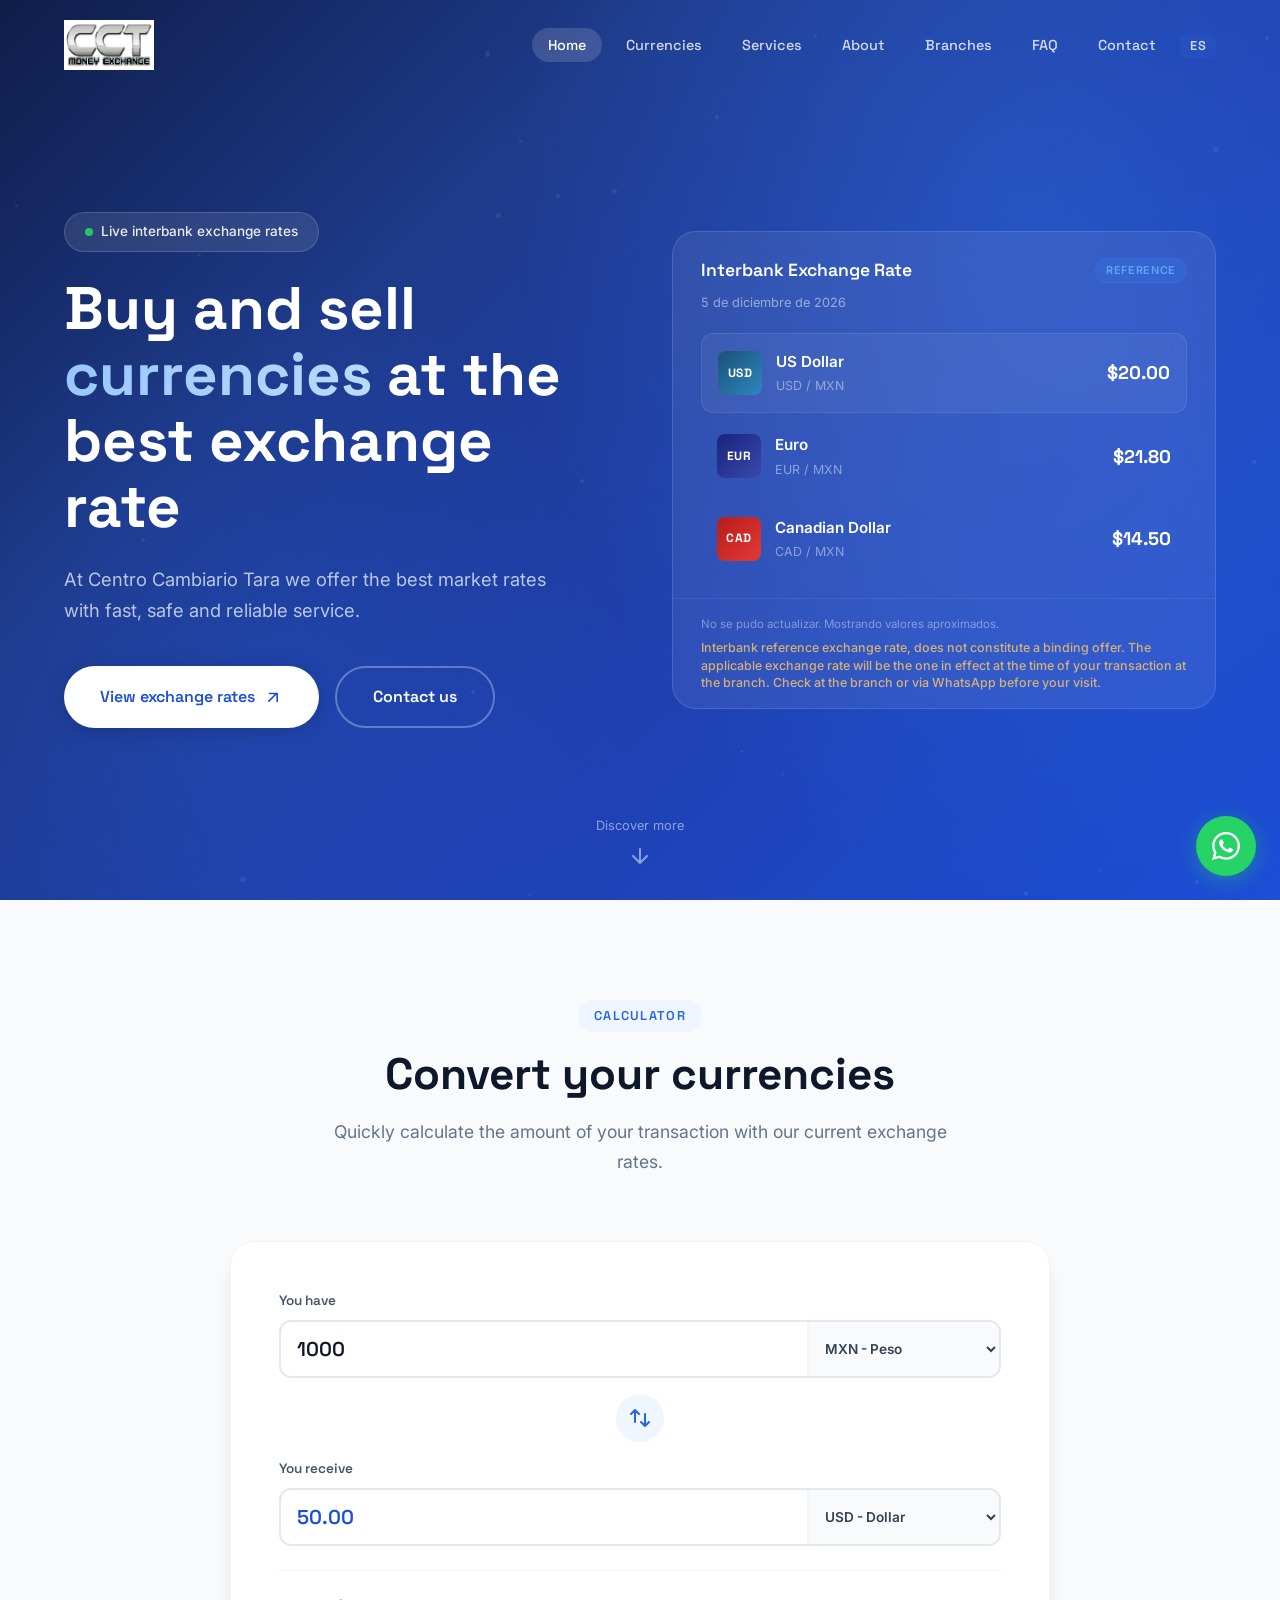
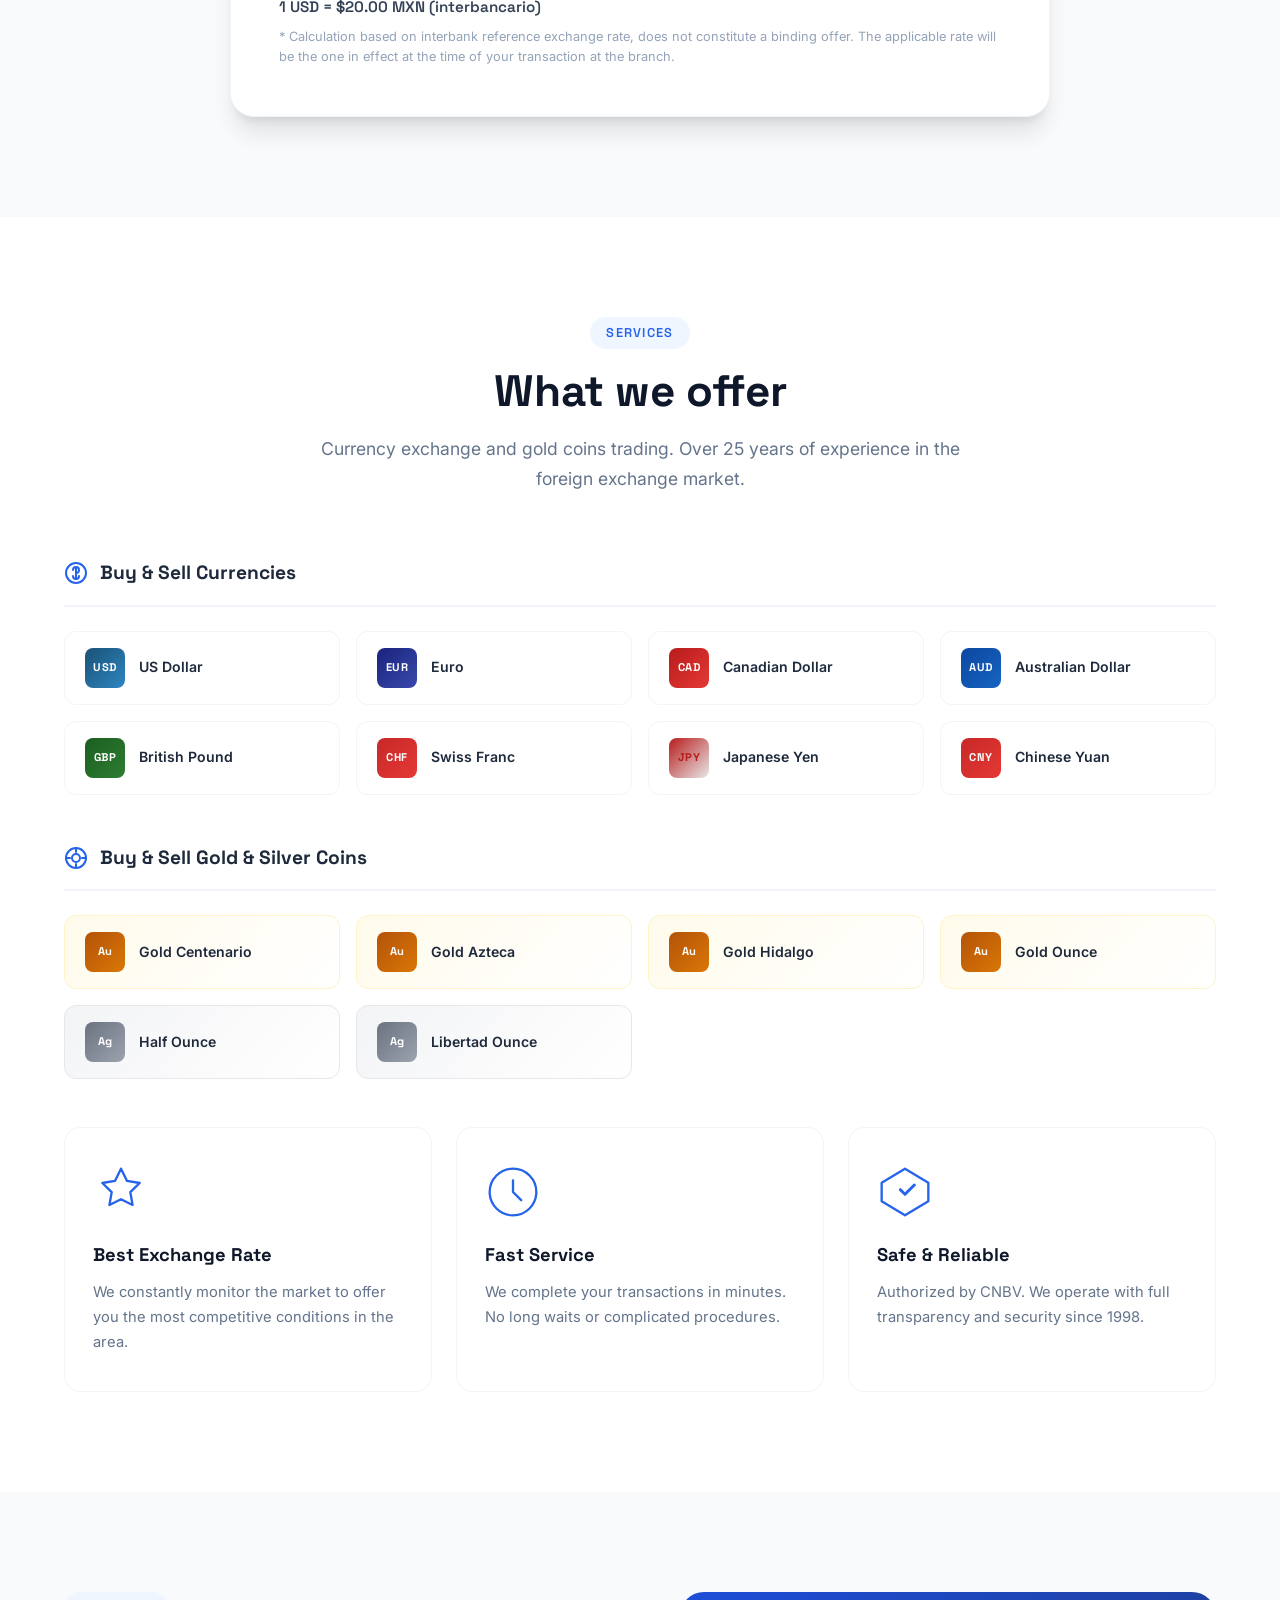
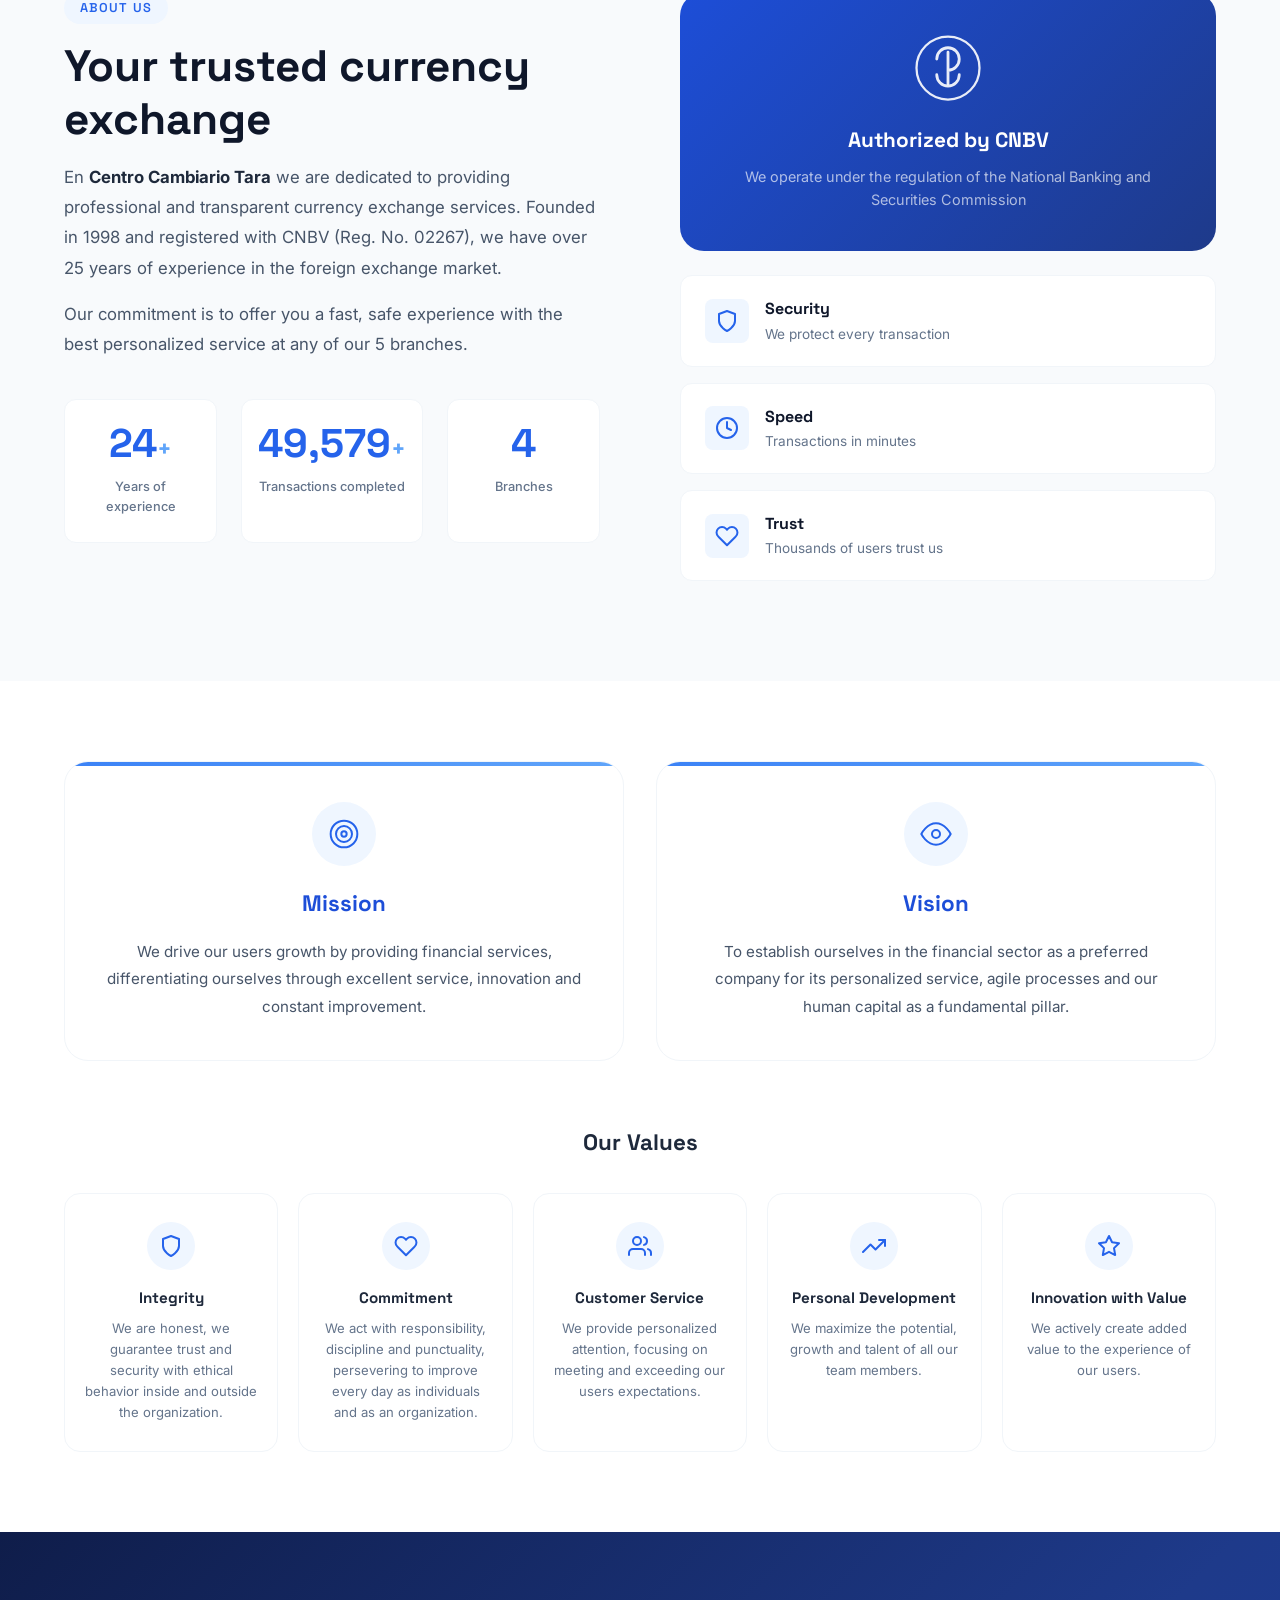
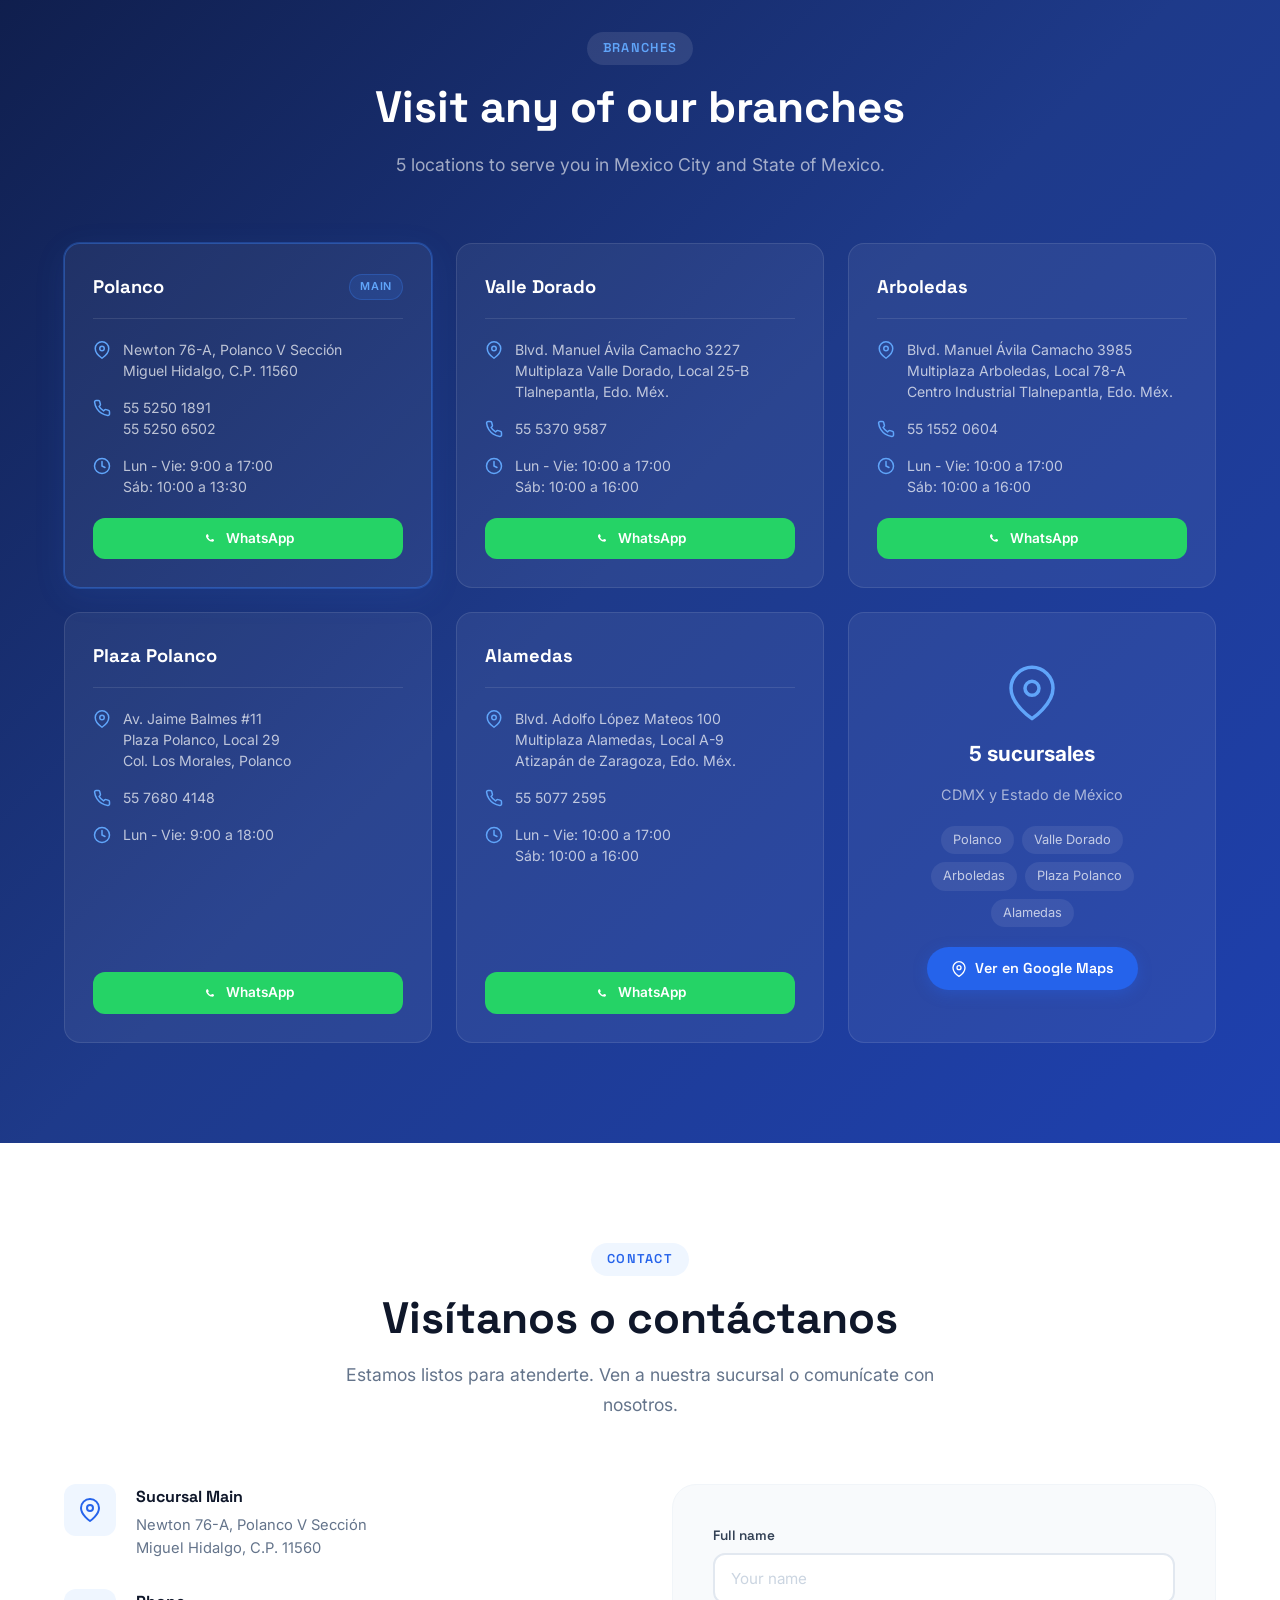
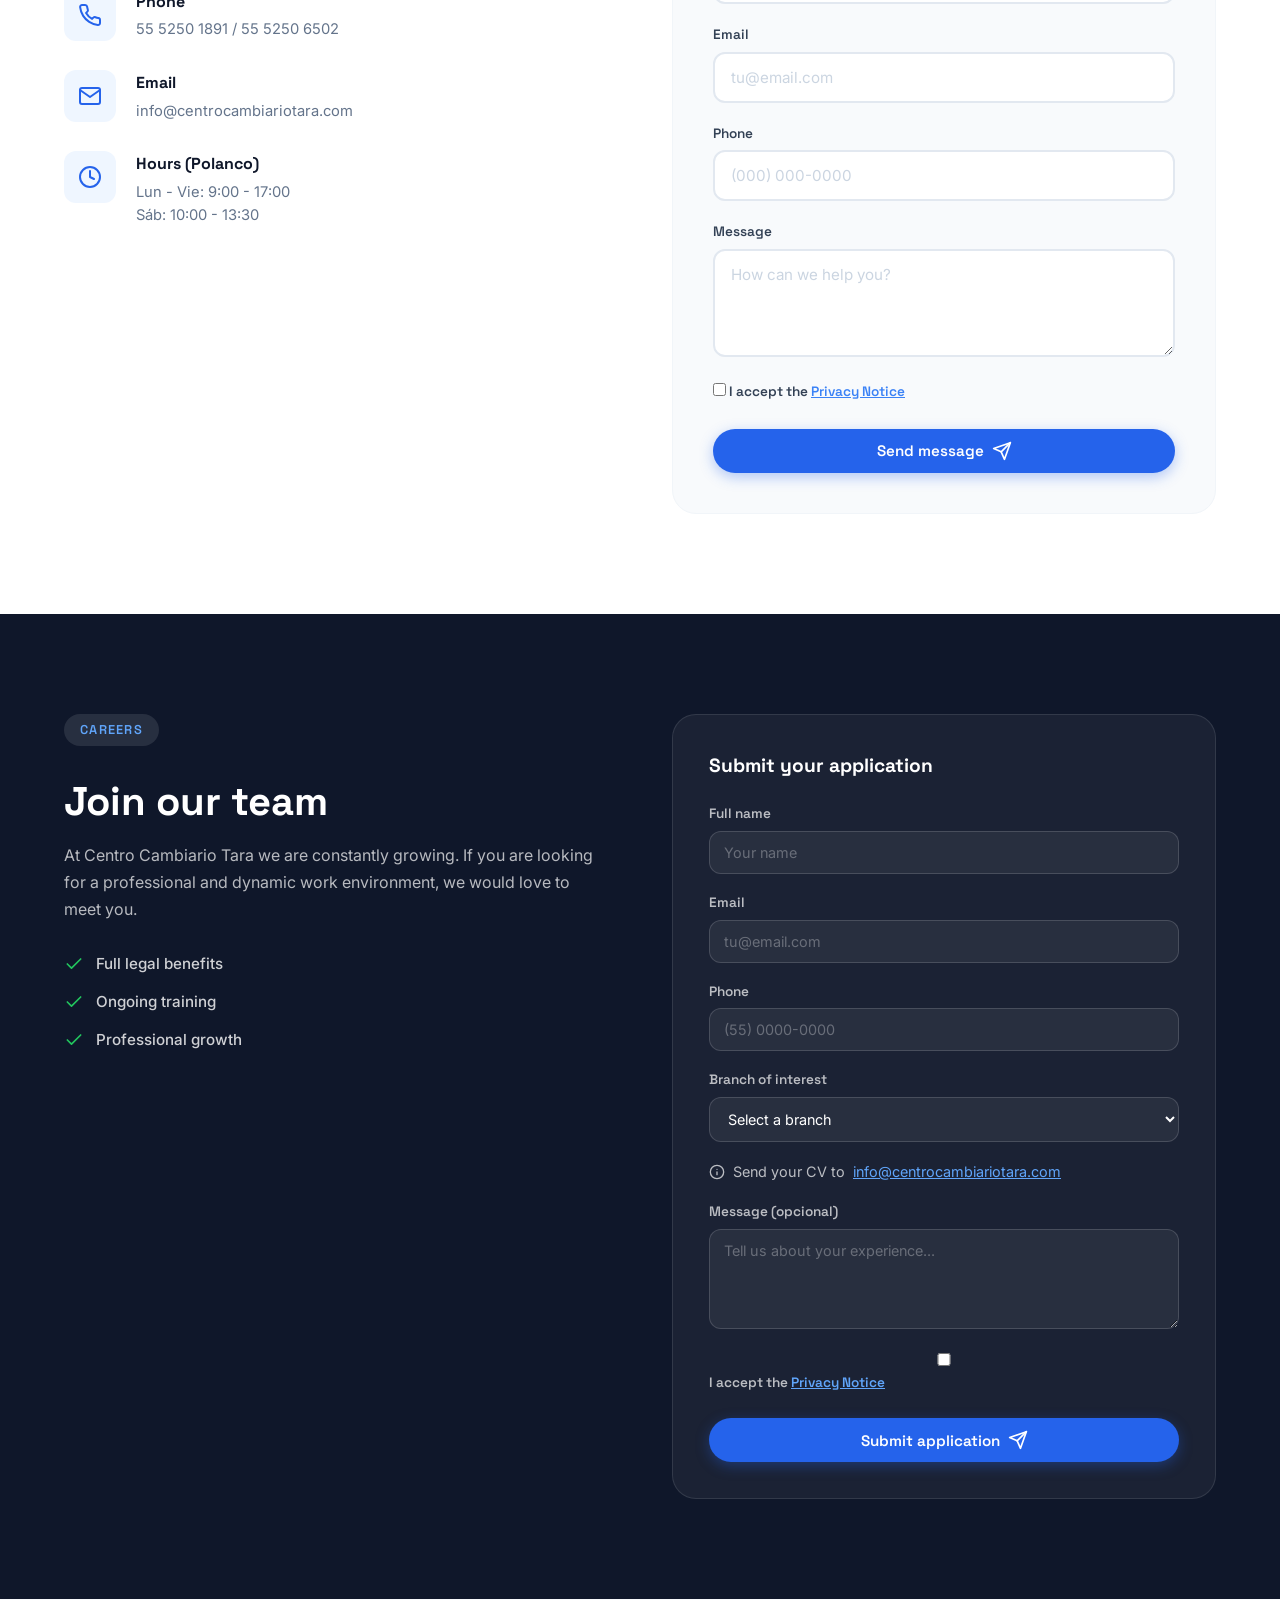
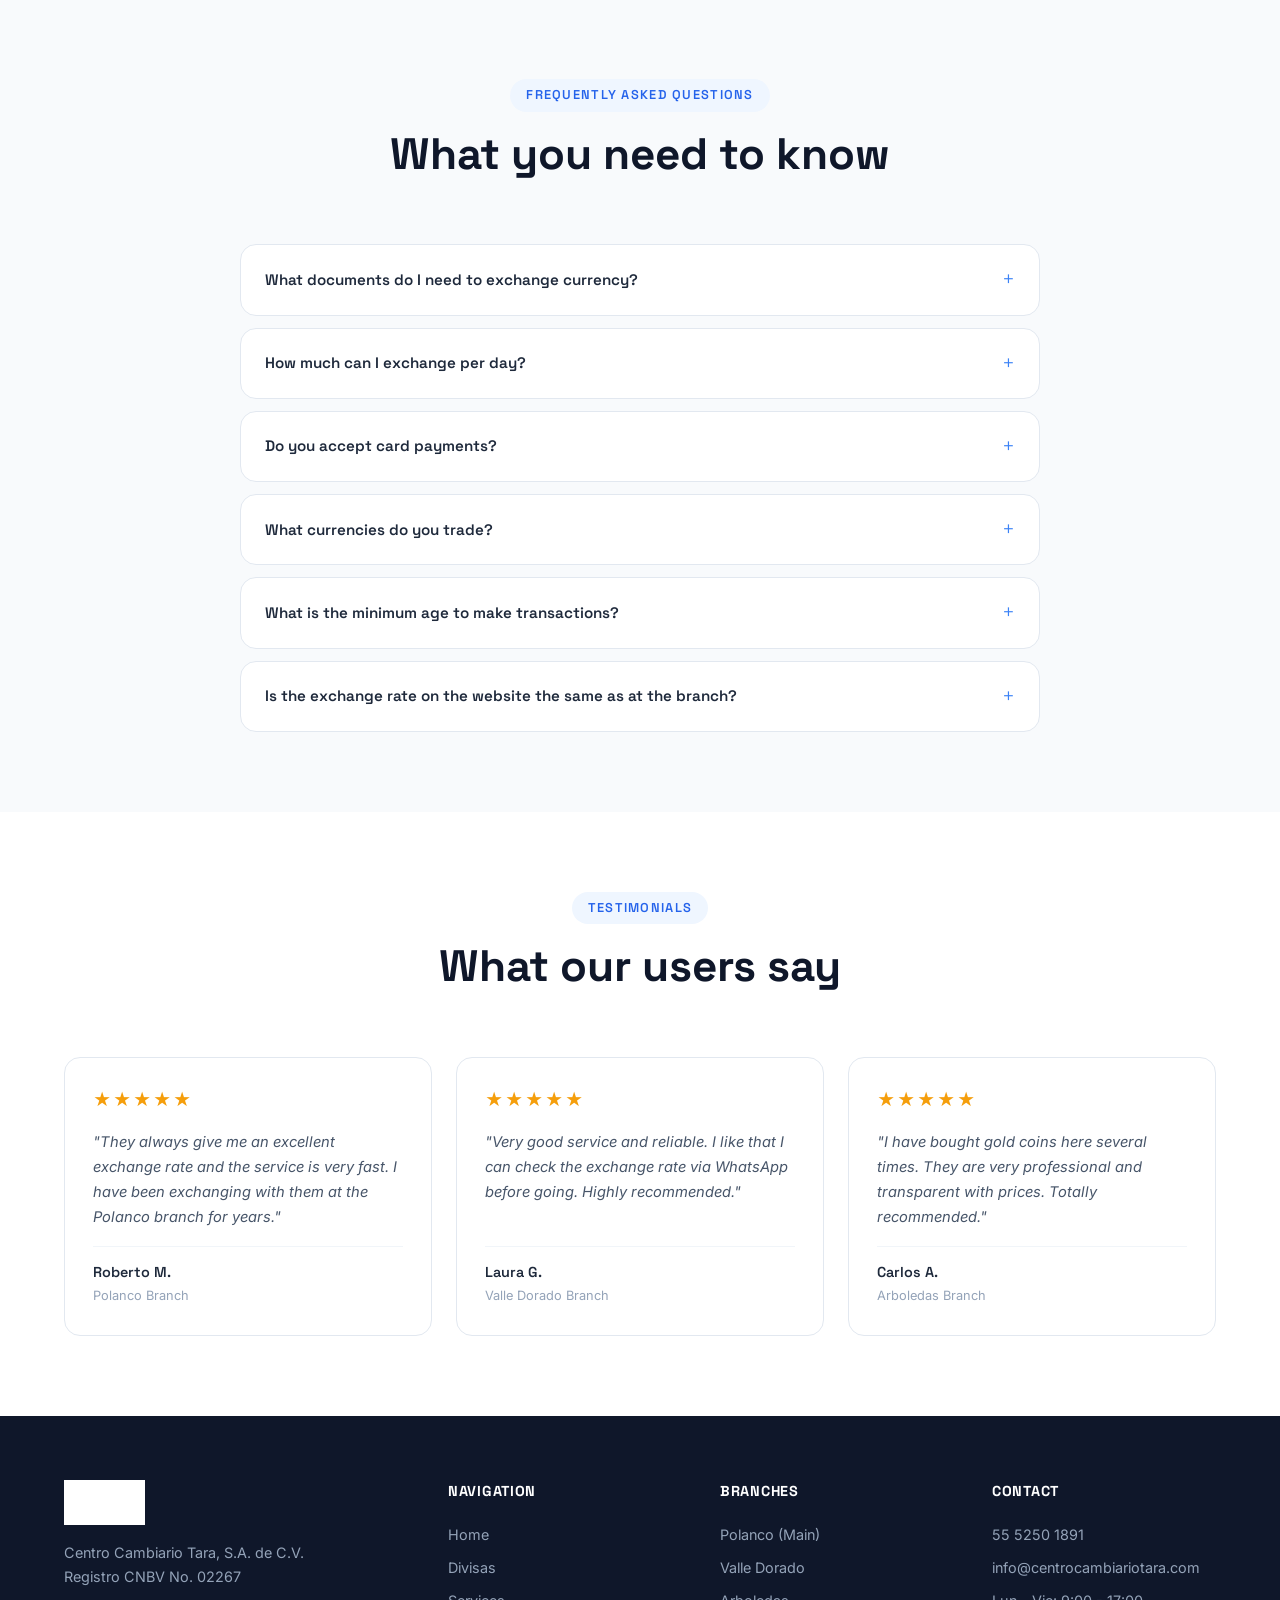
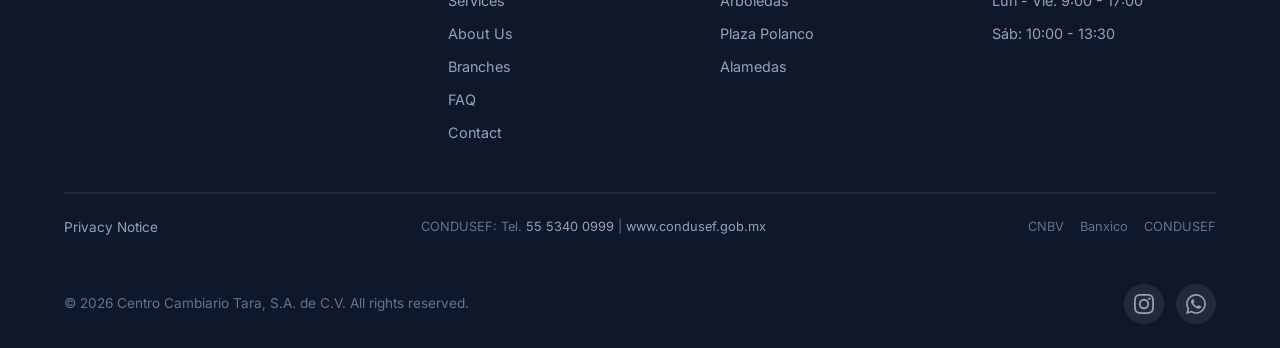
==== en/index.html @ af59325a "Add English version of the website Full English translation at /en/ with language toggle in navbar. " ====
<!DOCTYPE html>
<html lang="en">
<head>
    <meta charset="UTF-8">
    <meta name="viewport" content="width=device-width, initial-scale=1.0">
    <title>Centro Cambiario Tara | Currency Exchange</title>
    <meta name="description" content="Centro Cambiario Tara - Currency exchange, gold and silver coins. 5 branches in Mexico City and State of Mexico. CNBV Registration No. 02267.">
    <meta property="og:title" content="Centro Cambiario Tara | Currency Exchange">
    <meta property="og:description" content="Your trusted currency exchange. Gold and silver coins. 5 branches in Mexico City and State of Mexico.">
    <meta property="og:type" content="website">
    <meta property="og:url" content="https://centrocambiariotara.com/en/">
    <meta property="og:image" content="https://centrocambiariotara.com/assets/logo-tara.jpg">
    <meta property="og:locale" content="en_US">
    <meta name="twitter:card" content="summary">
    <meta name="twitter:title" content="Centro Cambiario Tara | Currency Exchange">
    <meta name="twitter:description" content="Your trusted currency exchange. Gold and silver coins.">
    <link rel="preconnect" href="https://fonts.googleapis.com">
    <link rel="preconnect" href="https://fonts.gstatic.com" crossorigin>
    <link href="https://fonts.googleapis.com/css2?family=Inter:wght@300;400;500;600;700;800;900&family=Space+Grotesk:wght@400;500;600;700&display=swap" rel="stylesheet">
    <link rel="stylesheet" href="../css/styles.css">
    <link rel="icon" type="image/jpeg" href="../assets/logo-tara.jpg">
    <link rel="apple-touch-icon" href="../assets/logo-tara.jpg">
    <!-- Google Analytics -->
    <script async src="https://www.googletagmanager.com/gtag/js?id=TU_GA_ID_AQUI"></script>
    <script>
        window.dataLayer = window.dataLayer || [];
        function gtag(){dataLayer.push(arguments);}
        gtag('js', new Date());
        gtag('config', 'TU_GA_ID_AQUI');
    </script>
    <script type="application/ld+json">
    {
        "@context": "https://schema.org",
        "@type": "FinancialService",
        "name": "Centro Cambiario Tara, S.A. de C.V.",
        "url": "https://centrocambiariotara.com",
        "logo": "https://centrocambiariotara.com/assets/logo-tara.jpg",
        "image": "https://centrocambiariotara.com/assets/logo-tara.jpg",
        "description": "Compra y venta de divisas, monedas de oro y plata. 5 sucursales en CDMX y Estado de México. Registro CNBV No. 02267.",
        "telephone": "+525552501891",
        "email": "info@centrocambiariotara.com",
        "currenciesAccepted": "MXN, USD, EUR, CAD, AUD, GBP, CHF, JPY, CNY",
        "paymentAccepted": "Cash",
        "address": {
            "@type": "PostalAddress",
            "streetAddress": "Newton 76-A, Polanco V Sección",
            "addressLocality": "Miguel Hidalgo",
            "addressRegion": "CDMX",
            "postalCode": "11560",
            "addressCountry": "MX"
        },
        "openingHoursSpecification": [
            {
                "@type": "OpeningHoursSpecification",
                "dayOfWeek": ["Monday","Tuesday","Wednesday","Thursday","Friday"],
                "opens": "09:00",
                "closes": "17:00"
            },
            {
                "@type": "OpeningHoursSpecification",
                "dayOfWeek": "Saturday",
                "opens": "10:00",
                "closes": "13:30"
            }
        ],
        "sameAs": [
            "https://www.instagram.com/centrocambiariotara/"
        ],
        "numberOfEmployees": {
            "@type": "QuantitativeValue",
            "minValue": 10
        },
        "foundingDate": "1998"
    }
    </script>
</head>
<body>
    <!-- Navbar -->
    <nav class="navbar" id="navbar">
        <div class="container navbar__container">
            <a href="#" class="navbar__logo">
                <img src="../assets/logo-tara.jpg" alt="Centro Cambiario Tara - CCT Money Exchange" class="navbar__logo-img">
            </a>
            <ul class="navbar__menu" id="navMenu">
                <li><a href="#inicio" class="navbar__link active">Home</a></li>
                <li><a href="#divisas" class="navbar__link">Currencies</a></li>
                <li><a href="#servicios" class="navbar__link">Services</a></li>
                <li><a href="#nosotros" class="navbar__link">About</a></li>
                <li><a href="#sucursales" class="navbar__link">Branches</a></li>
                <li><a href="#faq" class="navbar__link">FAQ</a></li>
                <li><a href="#contacto" class="navbar__link">Contact</a></li>
                <li><a href="../" class="navbar__link navbar__lang">ES</a></li>
            </ul>
            <button class="navbar__toggle" id="navToggle" aria-label="Open menu">
                <span></span>
                <span></span>
                <span></span>
            </button>
        </div>
    </nav>

    <!-- Hero Section -->
    <section class="hero" id="inicio">
        <div class="hero__bg">
            <div class="hero__gradient"></div>
            <div class="hero__particles" id="particles"></div>
        </div>
        <div class="container hero__container">
            <div class="hero__content">
                <div class="hero__badge">
                    <span class="hero__badge-dot"></span>
                    Live interbank exchange rates
                </div>
                <h1 class="hero__title">
                    Buy and sell
                    <span class="hero__title-highlight">currencies</span>
                    at the best exchange rate
                </h1>
                <p class="hero__subtitle">
                    At Centro Cambiario Tara we offer the best market rates with fast, safe and reliable service.
                </p>
                <div class="hero__actions">
                    <a href="#divisas" class="btn btn--primary btn--lg">
                        View exchange rates
                        <svg width="20" height="20" viewBox="0 0 24 24" fill="none" stroke="currentColor" stroke-width="2" stroke-linecap="round" stroke-linejoin="round"><path d="M7 17l9.2-9.2M17 17V7.8H7.8"/></svg>
                    </a>
                    <a href="#contacto" class="btn btn--outline btn--lg">Contact us</a>
                </div>
            </div>
            <div class="hero__rates">
                <div class="rates-card">
                    <div class="rates-card__header">
                        <div class="rates-card__header-top">
                            <h3 class="rates-card__title">Interbank Exchange Rate</h3>
                            <span class="rates-card__ref-badge">Reference</span>
                        </div>
                        <span class="rates-card__date" id="currentDate"></span>
                    </div>
                    <div class="rates-card__body">
                        <div class="rate-row rate-row--main">
                            <div class="rate-row__currency">
                                <div class="rate-row__flag rate-row__flag--usd">USD</div>
                                <div class="rate-row__info">
                                    <span class="rate-row__name">US Dollar</span>
                                    <span class="rate-row__code">USD / MXN</span>
                                </div>
                            </div>
                            <div class="rate-row__prices">
                                <div class="rate-row__price">
                                    <span class="rate-row__value" id="usdRate">--</span>
                                </div>
                            </div>
                        </div>
                        <div class="rate-row">
                            <div class="rate-row__currency">
                                <div class="rate-row__flag rate-row__flag--eur">EUR</div>
                                <div class="rate-row__info">
                                    <span class="rate-row__name">Euro</span>
                                    <span class="rate-row__code">EUR / MXN</span>
                                </div>
                            </div>
                            <div class="rate-row__prices">
                                <div class="rate-row__price">
                                    <span class="rate-row__value" id="eurRate">--</span>
                                </div>
                            </div>
                        </div>
                        <div class="rate-row">
                            <div class="rate-row__currency">
                                <div class="rate-row__flag rate-row__flag--cad">CAD</div>
                                <div class="rate-row__info">
                                    <span class="rate-row__name">Canadian Dollar</span>
                                    <span class="rate-row__code">CAD / MXN</span>
                                </div>
                            </div>
                            <div class="rate-row__prices">
                                <div class="rate-row__price">
                                    <span class="rate-row__value" id="cadRate">--</span>
                                </div>
                            </div>
                        </div>
                    </div>
                    <div class="rates-card__footer">
                        <p class="rates-card__update" id="ratesUpdate"></p>
                        <p class="rates-card__disclaimer">Interbank reference exchange rate, does not constitute a binding offer. The applicable exchange rate will be the one in effect at the time of your transaction at the branch. Check at the branch or via WhatsApp before your visit.</p>
                    </div>
                </div>
            </div>
        </div>
        <div class="hero__scroll">
            <a href="#divisas" class="scroll-indicator">
                <span>Discover more</span>
                <svg width="24" height="24" viewBox="0 0 24 24" fill="none" stroke="currentColor" stroke-width="2" stroke-linecap="round" stroke-linejoin="round"><path d="M12 5v14M19 12l-7 7-7-7"/></svg>
            </a>
        </div>
    </section>

    <!-- Currency Calculator Section -->
    <section class="calculator" id="divisas">
        <div class="container">
            <div class="section-header">
                <span class="section-tag">Calculator</span>
                <h2 class="section-title">Convert your currencies</h2>
                <p class="section-subtitle">Quickly calculate the amount of your transaction with our current exchange rates.</p>
            </div>
            <div class="calculator__card">
                <div class="calculator__form">
                    <div class="calculator__field">
                        <label class="calculator__label">You have</label>
                        <div class="calculator__input-group">
                            <input type="number" class="calculator__input" id="calcFrom" value="1000" min="0" step="0.01">
                            <select class="calculator__select" id="calcFromCurrency">
                                <option value="USD">USD - Dollar</option>
                                <option value="EUR">EUR - Euro</option>
                                <option value="MXN" selected>MXN - Peso</option>
                                <option value="CAD">CAD - Canadian Dollar</option>
                            </select>
                        </div>
                    </div>
                    <button class="calculator__swap" id="calcSwap" aria-label="Swap currencies">
                        <svg width="24" height="24" viewBox="0 0 24 24" fill="none" stroke="currentColor" stroke-width="2" stroke-linecap="round" stroke-linejoin="round"><path d="M7 16V4m0 0L3 8m4-4l4 4M17 8v12m0 0l4-4m-4 4l-4-4"/></svg>
                    </button>
                    <div class="calculator__field">
                        <label class="calculator__label">You receive</label>
                        <div class="calculator__input-group">
                            <input type="text" class="calculator__input calculator__input--result" id="calcTo" readonly>
                            <select class="calculator__select" id="calcToCurrency">
                                <option value="USD" selected>USD - Dollar</option>
                                <option value="EUR">EUR - Euro</option>
                                <option value="MXN">MXN - Peso</option>
                                <option value="CAD">CAD - Canadian Dollar</option>
                            </select>
                        </div>
                    </div>
                </div>
                <div class="calculator__info">
                    <p class="calculator__rate" id="calcRate">Loading exchange rate...</p>
                    <p class="calculator__disclaimer">* Calculation based on interbank reference exchange rate, does not constitute a binding offer. The applicable rate will be the one in effect at the time of your transaction at the branch.</p>
                </div>
            </div>
        </div>
    </section>

    <!-- Services Section -->
    <section class="services" id="servicios">
        <div class="container">
            <div class="section-header">
                <span class="section-tag">Services</span>
                <h2 class="section-title">What we offer</h2>
                <p class="section-subtitle">Currency exchange and gold coins trading. Over 25 years of experience in the foreign exchange market.</p>
            </div>

            <!-- Divisas -->
            <div class="services__category">
                <h3 class="services__category-title">
                    <svg width="24" height="24" viewBox="0 0 24 24" fill="none" stroke="currentColor" stroke-width="2" stroke-linecap="round" stroke-linejoin="round"><circle cx="12" cy="12" r="10"/><path d="M12 6v12M9 9c0-1.7 1.3-3 3-3s3 1.3 3 3-1.3 3-3 3"/><path d="M9 15c0 1.7 1.3 3 3 3s3-1.3 3-3"/></svg>
                    Buy &amp; Sell Currencies
                </h3>
                <div class="services__grid services__grid--currencies">
                    <div class="currency-chip">
                        <span class="currency-chip__flag currency-chip__flag--usd">USD</span>
                        <span class="currency-chip__name">US Dollar</span>
                    </div>
                    <div class="currency-chip">
                        <span class="currency-chip__flag currency-chip__flag--eur">EUR</span>
                        <span class="currency-chip__name">Euro</span>
                    </div>
                    <div class="currency-chip">
                        <span class="currency-chip__flag currency-chip__flag--cad">CAD</span>
                        <span class="currency-chip__name">Canadian Dollar</span>
                    </div>
                    <div class="currency-chip">
                        <span class="currency-chip__flag currency-chip__flag--aud">AUD</span>
                        <span class="currency-chip__name">Australian Dollar</span>
                    </div>
                    <div class="currency-chip">
                        <span class="currency-chip__flag currency-chip__flag--gbp">GBP</span>
                        <span class="currency-chip__name">British Pound</span>
                    </div>
                    <div class="currency-chip">
                        <span class="currency-chip__flag currency-chip__flag--chf">CHF</span>
                        <span class="currency-chip__name">Swiss Franc</span>
                    </div>
                    <div class="currency-chip">
                        <span class="currency-chip__flag currency-chip__flag--jpy">JPY</span>
                        <span class="currency-chip__name">Japanese Yen</span>
                    </div>
                    <div class="currency-chip">
                        <span class="currency-chip__flag currency-chip__flag--cny">CNY</span>
                        <span class="currency-chip__name">Chinese Yuan</span>
                    </div>
                </div>
            </div>

            <!-- Monedas de Oro y Plata -->
            <div class="services__category">
                <h3 class="services__category-title">
                    <svg width="24" height="24" viewBox="0 0 24 24" fill="none" stroke="currentColor" stroke-width="2" stroke-linecap="round" stroke-linejoin="round"><circle cx="12" cy="12" r="10"/><circle cx="12" cy="12" r="4"/><path d="M12 2v4M12 18v4M2 12h4M18 12h4"/></svg>
                    Buy &amp; Sell Gold &amp; Silver Coins
                </h3>
                <div class="services__grid services__grid--currencies">
                    <div class="currency-chip currency-chip--gold">
                        <span class="currency-chip__flag currency-chip__flag--gold">Au</span>
                        <span class="currency-chip__name">Gold Centenario</span>
                    </div>
                    <div class="currency-chip currency-chip--gold">
                        <span class="currency-chip__flag currency-chip__flag--gold">Au</span>
                        <span class="currency-chip__name">Gold Azteca</span>
                    </div>
                    <div class="currency-chip currency-chip--gold">
                        <span class="currency-chip__flag currency-chip__flag--gold">Au</span>
                        <span class="currency-chip__name">Gold Hidalgo</span>
                    </div>
                    <div class="currency-chip currency-chip--gold">
                        <span class="currency-chip__flag currency-chip__flag--gold">Au</span>
                        <span class="currency-chip__name">Gold Ounce</span>
                    </div>
                    <div class="currency-chip currency-chip--silver">
                        <span class="currency-chip__flag currency-chip__flag--silver">Ag</span>
                        <span class="currency-chip__name">Half Ounce</span>
                    </div>
                    <div class="currency-chip currency-chip--silver">
                        <span class="currency-chip__flag currency-chip__flag--silver">Ag</span>
                        <span class="currency-chip__name">Libertad Ounce</span>
                    </div>
                </div>
            </div>

            <!-- Value Props -->
            <div class="services__grid services__grid--values">
                <div class="service-card">
                    <div class="service-card__icon">
                        <svg viewBox="0 0 48 48" fill="none" xmlns="http://www.w3.org/2000/svg">
                            <path d="M24 4l5.18 10.5L40 16.27l-8 7.8 1.89 11.02L24 30.24l-9.89 4.85L16 24.07l-8-7.8 10.82-1.77z" stroke="currentColor" stroke-width="2" stroke-linejoin="round"/>
                        </svg>
                    </div>
                    <h3 class="service-card__title">Best Exchange Rate</h3>
                    <p class="service-card__desc">We constantly monitor the market to offer you the most competitive conditions in the area.</p>
                </div>
                <div class="service-card">
                    <div class="service-card__icon">
                        <svg viewBox="0 0 48 48" fill="none" xmlns="http://www.w3.org/2000/svg">
                            <path d="M24 44c11.046 0 20-8.954 20-20S35.046 4 24 4 4 12.954 4 24s8.954 20 20 20z" stroke="currentColor" stroke-width="2"/>
                            <path d="M24 14v10l7 7" stroke="currentColor" stroke-width="2" stroke-linecap="round" stroke-linejoin="round"/>
                        </svg>
                    </div>
                    <h3 class="service-card__title">Fast Service</h3>
                    <p class="service-card__desc">We complete your transactions in minutes. No long waits or complicated procedures.</p>
                </div>
                <div class="service-card">
                    <div class="service-card__icon">
                        <svg viewBox="0 0 48 48" fill="none" xmlns="http://www.w3.org/2000/svg">
                            <path d="M24 4L4 16v16l20 12 20-12V16L24 4z" stroke="currentColor" stroke-width="2" stroke-linejoin="round"/>
                            <path d="M20 22l4 4 8-8" stroke="currentColor" stroke-width="2.5" stroke-linecap="round" stroke-linejoin="round"/>
                        </svg>
                    </div>
                    <h3 class="service-card__title">Safe &amp; Reliable</h3>
                    <p class="service-card__desc">Authorized by CNBV. We operate with full transparency and security since 1998.</p>
                </div>
            </div>
        </div>
    </section>

    <!-- About Section (original) -->
    <section class="about" id="nosotros">
        <div class="container">
            <div class="about__grid">
                <div class="about__content">
                    <span class="section-tag">About Us</span>
                    <h2 class="section-title section-title--left">Your trusted currency exchange</h2>
                    <p class="about__text">
                        En <strong>Centro Cambiario Tara</strong> we are dedicated to providing professional and transparent currency exchange services. Founded in 1998 and registered with CNBV (Reg. No. 02267), we have over 25 years of experience in the foreign exchange market.
                    </p>
                    <p class="about__text">
                        Our commitment is to offer you a fast, safe experience with the best personalized service at any of our 5 branches.
                    </p>
                    <div class="about__stats">
                        <div class="stat">
                            <span class="stat__number" data-count="25">0</span><span class="stat__suffix">+</span>
                            <span class="stat__label">Years of experience</span>
                        </div>
                        <div class="stat">
                            <span class="stat__number" data-count="50000">0</span><span class="stat__suffix">+</span>
                            <span class="stat__label">Transactions completed</span>
                        </div>
                        <div class="stat">
                            <span class="stat__number" data-count="5">0</span><span class="stat__suffix"></span>
                            <span class="stat__label">Branches</span>
                        </div>
                    </div>
                </div>
                <div class="about__visual">
                    <div class="about__card">
                        <div class="about__card-icon">
                            <svg viewBox="0 0 64 64" fill="none" xmlns="http://www.w3.org/2000/svg">
                                <circle cx="32" cy="32" r="28" stroke="currentColor" stroke-width="2"/>
                                <path d="M32 18v28M22 24c0-5.5 4.5-10 10-10s10 4.5 10 10-4.5 10-10 10" stroke="currentColor" stroke-width="2.5" stroke-linecap="round"/>
                                <path d="M22 38c0 5.5 4.5 10 10 10s10-4.5 10-10" stroke="currentColor" stroke-width="2.5" stroke-linecap="round"/>
                            </svg>
                        </div>
                        <h4>Authorized by CNBV</h4>
                        <p>We operate under the regulation of the National Banking and Securities Commission</p>
                    </div>
                    <div class="about__values">
                        <div class="value-item">
                            <div class="value-item__icon">
                                <svg width="24" height="24" viewBox="0 0 24 24" fill="none" stroke="currentColor" stroke-width="2" stroke-linecap="round" stroke-linejoin="round"><path d="M12 22s8-4 8-10V5l-8-3-8 3v7c0 6 8 10 8 10z"/></svg>
                            </div>
                            <div>
                                <h5>Security</h5>
                                <p>We protect every transaction</p>
                            </div>
                        </div>
                        <div class="value-item">
                            <div class="value-item__icon">
                                <svg width="24" height="24" viewBox="0 0 24 24" fill="none" stroke="currentColor" stroke-width="2" stroke-linecap="round" stroke-linejoin="round"><circle cx="12" cy="12" r="10"/><path d="M12 6v6l4 2"/></svg>
                            </div>
                            <div>
                                <h5>Speed</h5>
                                <p>Transactions in minutes</p>
                            </div>
                        </div>
                        <div class="value-item">
                            <div class="value-item__icon">
                                <svg width="24" height="24" viewBox="0 0 24 24" fill="none" stroke="currentColor" stroke-width="2" stroke-linecap="round" stroke-linejoin="round"><path d="M20.84 4.61a5.5 5.5 0 0 0-7.78 0L12 5.67l-1.06-1.06a5.5 5.5 0 0 0-7.78 7.78l1.06 1.06L12 21.23l7.78-7.78 1.06-1.06a5.5 5.5 0 0 0 0-7.78z"/></svg>
                            </div>
                            <div>
                                <h5>Trust</h5>
                                <p>Thousands of users trust us</p>
                            </div>
                        </div>
                    </div>
                </div>
            </div>
        </div>
    </section>

    <!-- Mission, Vision y Valores -->
    <section class="mvv">
        <div class="container">
            <div class="about__mv-grid">
                <div class="about__mv-card">
                    <div class="about__mv-icon">
                        <svg width="32" height="32" viewBox="0 0 24 24" fill="none" stroke="currentColor" stroke-width="1.5" stroke-linecap="round" stroke-linejoin="round"><circle cx="12" cy="12" r="10"/><circle cx="12" cy="12" r="6"/><circle cx="12" cy="12" r="2"/></svg>
                    </div>
                    <h3 class="about__mv-title">Mission</h3>
                    <p class="about__mv-text">We drive our users growth by providing financial services, differentiating ourselves through excellent service, innovation and constant improvement.</p>
                </div>
                <div class="about__mv-card">
                    <div class="about__mv-icon">
                        <svg width="32" height="32" viewBox="0 0 24 24" fill="none" stroke="currentColor" stroke-width="1.5" stroke-linecap="round" stroke-linejoin="round"><path d="M1 12s4-8 11-8 11 8 11 8-4 8-11 8-11-8-11-8z"/><circle cx="12" cy="12" r="3"/></svg>
                    </div>
                    <h3 class="about__mv-title">Vision</h3>
                    <p class="about__mv-text">To establish ourselves in the financial sector as a preferred company for its personalized service, agile processes and our human capital as a fundamental pillar.</p>
                </div>
            </div>
            <div class="about__valores">
                <h3 class="about__valores-title">Our Values</h3>
                <div class="about__valores-grid">
                    <div class="valor-card">
                        <div class="valor-card__icon">
                            <svg width="24" height="24" viewBox="0 0 24 24" fill="none" stroke="currentColor" stroke-width="2" stroke-linecap="round" stroke-linejoin="round"><path d="M12 22s8-4 8-10V5l-8-3-8 3v7c0 6 8 10 8 10z"/></svg>
                        </div>
                        <h4 class="valor-card__title">Integrity</h4>
                        <p class="valor-card__desc">We are honest, we guarantee trust and security with ethical behavior inside and outside the organization.</p>
                    </div>
                    <div class="valor-card">
                        <div class="valor-card__icon">
                            <svg width="24" height="24" viewBox="0 0 24 24" fill="none" stroke="currentColor" stroke-width="2" stroke-linecap="round" stroke-linejoin="round"><path d="M20.84 4.61a5.5 5.5 0 0 0-7.78 0L12 5.67l-1.06-1.06a5.5 5.5 0 0 0-7.78 7.78l1.06 1.06L12 21.23l7.78-7.78 1.06-1.06a5.5 5.5 0 0 0 0-7.78z"/></svg>
                        </div>
                        <h4 class="valor-card__title">Commitment</h4>
                        <p class="valor-card__desc">We act with responsibility, discipline and punctuality, persevering to improve every day as individuals and as an organization.</p>
                    </div>
                    <div class="valor-card">
                        <div class="valor-card__icon">
                            <svg width="24" height="24" viewBox="0 0 24 24" fill="none" stroke="currentColor" stroke-width="2" stroke-linecap="round" stroke-linejoin="round"><path d="M17 21v-2a4 4 0 0 0-4-4H5a4 4 0 0 0-4 4v2"/><circle cx="9" cy="7" r="4"/><path d="M23 21v-2a4 4 0 0 0-3-3.87"/><path d="M16 3.13a4 4 0 0 1 0 7.75"/></svg>
                        </div>
                        <h4 class="valor-card__title">Customer Service</h4>
                        <p class="valor-card__desc">We provide personalized attention, focusing on meeting and exceeding our users expectations.</p>
                    </div>
                    <div class="valor-card">
                        <div class="valor-card__icon">
                            <svg width="24" height="24" viewBox="0 0 24 24" fill="none" stroke="currentColor" stroke-width="2" stroke-linecap="round" stroke-linejoin="round"><polyline points="23 6 13.5 15.5 8.5 10.5 1 18"/><polyline points="17 6 23 6 23 12"/></svg>
                        </div>
                        <h4 class="valor-card__title">Personal Development</h4>
                        <p class="valor-card__desc">We maximize the potential, growth and talent of all our team members.</p>
                    </div>
                    <div class="valor-card">
                        <div class="valor-card__icon">
                            <svg width="24" height="24" viewBox="0 0 24 24" fill="none" stroke="currentColor" stroke-width="2" stroke-linecap="round" stroke-linejoin="round"><polygon points="12 2 15.09 8.26 22 9.27 17 14.14 18.18 21.02 12 17.77 5.82 21.02 7 14.14 2 9.27 8.91 8.26 12 2"/></svg>
                        </div>
                        <h4 class="valor-card__title">Innovation with Value</h4>
                        <p class="valor-card__desc">We actively create added value to the experience of our users.</p>
                    </div>
                </div>
            </div>
        </div>
    </section>

    <!-- Branches Section -->
    <section class="branches" id="sucursales">
        <div class="container">
            <div class="section-header">
                <span class="section-tag">Branches</span>
                <h2 class="section-title">Visit any of our branches</h2>
                <p class="section-subtitle">5 locations to serve you in Mexico City and State of Mexico.</p>
            </div>
            <div class="branches__grid">
                <!-- Polanco -->
                <div class="branch-card branch-card--featured">
                    <div class="branch-card__header">
                        <h3 class="branch-card__name">Polanco</h3>
                        <span class="branch-card__badge">Main</span>
                    </div>
                    <div class="branch-card__body">
                        <div class="branch-card__item">
                            <svg width="18" height="18" viewBox="0 0 24 24" fill="none" stroke="currentColor" stroke-width="2" stroke-linecap="round" stroke-linejoin="round"><path d="M21 10c0 7-9 13-9 13s-9-6-9-13a9 9 0 0118 0z"/><circle cx="12" cy="10" r="3"/></svg>
                            <a href="https://www.google.com/maps/search/Newton+76-A+Polanco+V+Seccion+Miguel+Hidalgo+11560" target="_blank" rel="noopener" class="branch-card__address">Newton 76-A, Polanco V Sección<br>Miguel Hidalgo, C.P. 11560</a>
                        </div>
                        <div class="branch-card__item">
                            <svg width="18" height="18" viewBox="0 0 24 24" fill="none" stroke="currentColor" stroke-width="2" stroke-linecap="round" stroke-linejoin="round"><path d="M22 16.92v3a2 2 0 01-2.18 2 19.79 19.79 0 01-8.63-3.07 19.5 19.5 0 01-6-6 19.79 19.79 0 01-3.07-8.67A2 2 0 014.11 2h3a2 2 0 012 1.72 12.84 12.84 0 00.7 2.81 2 2 0 01-.45 2.11L8.09 9.91a16 16 0 006 6l1.27-1.27a2 2 0 012.11-.45 12.84 12.84 0 002.81.7A2 2 0 0122 16.92z"/></svg>
                            <p><a href="tel:+525552501891" class="branch-card__phone">55 5250 1891</a><br><a href="tel:+525552506502" class="branch-card__phone">55 5250 6502</a></p>
                        </div>
                        <div class="branch-card__item">
                            <svg width="18" height="18" viewBox="0 0 24 24" fill="none" stroke="currentColor" stroke-width="2" stroke-linecap="round" stroke-linejoin="round"><circle cx="12" cy="12" r="10"/><path d="M12 6v6l4 2"/></svg>
                            <p>Lun - Vie: 9:00 a 17:00<br>Sáb: 10:00 a 13:30</p>
                        </div>
                    </div>
                    <a href="https://wa.me/525552501891" class="branch-card__wa" target="_blank" rel="noopener">
                        <svg width="16" height="16" viewBox="0 0 24 24" fill="currentColor"><path d="M17.472 14.382c-.297-.149-1.758-.867-2.03-.967-.273-.099-.471-.148-.67.15-.197.297-.767.966-.94 1.164-.173.199-.347.223-.644.075-.297-.15-1.255-.463-2.39-1.475-.883-.788-1.48-1.761-1.653-2.059-.173-.297-.018-.458.13-.606.134-.133.298-.347.446-.52.149-.174.198-.298.298-.497.099-.198.05-.371-.025-.52-.075-.149-.669-1.612-.916-2.207-.242-.579-.487-.5-.669-.51-.173-.008-.371-.01-.57-.01-.198 0-.52.074-.792.372-.272.297-1.04 1.016-1.04 2.479 0 1.462 1.065 2.875 1.213 3.074.149.198 2.096 3.2 5.077 4.487.709.306 1.262.489 1.694.625.712.227 1.36.195 1.871.118.571-.085 1.758-.719 2.006-1.413.248-.694.248-1.289.173-1.413-.074-.124-.272-.198-.57-.347z"/></svg>
                        WhatsApp
                    </a>
                </div>
                <!-- Valle Dorado -->
                <div class="branch-card">
                    <div class="branch-card__header">
                        <h3 class="branch-card__name">Valle Dorado</h3>
                    </div>
                    <div class="branch-card__body">
                        <div class="branch-card__item">
                            <svg width="18" height="18" viewBox="0 0 24 24" fill="none" stroke="currentColor" stroke-width="2" stroke-linecap="round" stroke-linejoin="round"><path d="M21 10c0 7-9 13-9 13s-9-6-9-13a9 9 0 0118 0z"/><circle cx="12" cy="10" r="3"/></svg>
                            <a href="https://www.google.com/maps/search/Blvd+Manuel+Avila+Camacho+3227+Multiplaza+Valle+Dorado+Tlalnepantla" target="_blank" rel="noopener" class="branch-card__address">Blvd. Manuel Ávila Camacho 3227<br>Multiplaza Valle Dorado, Local 25-B<br>Tlalnepantla, Edo. Méx.</a>
                        </div>
                        <div class="branch-card__item">
                            <svg width="18" height="18" viewBox="0 0 24 24" fill="none" stroke="currentColor" stroke-width="2" stroke-linecap="round" stroke-linejoin="round"><path d="M22 16.92v3a2 2 0 01-2.18 2 19.79 19.79 0 01-8.63-3.07 19.5 19.5 0 01-6-6 19.79 19.79 0 01-3.07-8.67A2 2 0 014.11 2h3a2 2 0 012 1.72 12.84 12.84 0 00.7 2.81 2 2 0 01-.45 2.11L8.09 9.91a16 16 0 006 6l1.27-1.27a2 2 0 012.11-.45 12.84 12.84 0 002.81.7A2 2 0 0122 16.92z"/></svg>
                            <p><a href="tel:+525553709587" class="branch-card__phone">55 5370 9587</a></p>
                        </div>
                        <div class="branch-card__item">
                            <svg width="18" height="18" viewBox="0 0 24 24" fill="none" stroke="currentColor" stroke-width="2" stroke-linecap="round" stroke-linejoin="round"><circle cx="12" cy="12" r="10"/><path d="M12 6v6l4 2"/></svg>
                            <p>Lun - Vie: 10:00 a 17:00<br>Sáb: 10:00 a 16:00</p>
                        </div>
                    </div>
                    <a href="https://wa.me/525553709587" class="branch-card__wa" target="_blank" rel="noopener">
                        <svg width="16" height="16" viewBox="0 0 24 24" fill="currentColor"><path d="M17.472 14.382c-.297-.149-1.758-.867-2.03-.967-.273-.099-.471-.148-.67.15-.197.297-.767.966-.94 1.164-.173.199-.347.223-.644.075-.297-.15-1.255-.463-2.39-1.475-.883-.788-1.48-1.761-1.653-2.059-.173-.297-.018-.458.13-.606.134-.133.298-.347.446-.52.149-.174.198-.298.298-.497.099-.198.05-.371-.025-.52-.075-.149-.669-1.612-.916-2.207-.242-.579-.487-.5-.669-.51-.173-.008-.371-.01-.57-.01-.198 0-.52.074-.792.372-.272.297-1.04 1.016-1.04 2.479 0 1.462 1.065 2.875 1.213 3.074.149.198 2.096 3.2 5.077 4.487.709.306 1.262.489 1.694.625.712.227 1.36.195 1.871.118.571-.085 1.758-.719 2.006-1.413.248-.694.248-1.289.173-1.413-.074-.124-.272-.198-.57-.347z"/></svg>
                        WhatsApp
                    </a>
                </div>
                <!-- Arboledas -->
                <div class="branch-card">
                    <div class="branch-card__header">
                        <h3 class="branch-card__name">Arboledas</h3>
                    </div>
                    <div class="branch-card__body">
                        <div class="branch-card__item">
                            <svg width="18" height="18" viewBox="0 0 24 24" fill="none" stroke="currentColor" stroke-width="2" stroke-linecap="round" stroke-linejoin="round"><path d="M21 10c0 7-9 13-9 13s-9-6-9-13a9 9 0 0118 0z"/><circle cx="12" cy="10" r="3"/></svg>
                            <a href="https://www.google.com/maps/search/Blvd+Manuel+Avila+Camacho+3985+Multiplaza+Arboledas+Tlalnepantla" target="_blank" rel="noopener" class="branch-card__address">Blvd. Manuel Ávila Camacho 3985<br>Multiplaza Arboledas, Local 78-A<br>Centro Industrial Tlalnepantla, Edo. Méx.</a>
                        </div>
                        <div class="branch-card__item">
                            <svg width="18" height="18" viewBox="0 0 24 24" fill="none" stroke="currentColor" stroke-width="2" stroke-linecap="round" stroke-linejoin="round"><path d="M22 16.92v3a2 2 0 01-2.18 2 19.79 19.79 0 01-8.63-3.07 19.5 19.5 0 01-6-6 19.79 19.79 0 01-3.07-8.67A2 2 0 014.11 2h3a2 2 0 012 1.72 12.84 12.84 0 00.7 2.81 2 2 0 01-.45 2.11L8.09 9.91a16 16 0 006 6l1.27-1.27a2 2 0 012.11-.45 12.84 12.84 0 002.81.7A2 2 0 0122 16.92z"/></svg>
                            <p><a href="tel:+525515520604" class="branch-card__phone">55 1552 0604</a></p>
                        </div>
                        <div class="branch-card__item">
                            <svg width="18" height="18" viewBox="0 0 24 24" fill="none" stroke="currentColor" stroke-width="2" stroke-linecap="round" stroke-linejoin="round"><circle cx="12" cy="12" r="10"/><path d="M12 6v6l4 2"/></svg>
                            <p>Lun - Vie: 10:00 a 17:00<br>Sáb: 10:00 a 16:00</p>
                        </div>
                    </div>
                    <a href="https://wa.me/525515520604" class="branch-card__wa" target="_blank" rel="noopener">
                        <svg width="16" height="16" viewBox="0 0 24 24" fill="currentColor"><path d="M17.472 14.382c-.297-.149-1.758-.867-2.03-.967-.273-.099-.471-.148-.67.15-.197.297-.767.966-.94 1.164-.173.199-.347.223-.644.075-.297-.15-1.255-.463-2.39-1.475-.883-.788-1.48-1.761-1.653-2.059-.173-.297-.018-.458.13-.606.134-.133.298-.347.446-.52.149-.174.198-.298.298-.497.099-.198.05-.371-.025-.52-.075-.149-.669-1.612-.916-2.207-.242-.579-.487-.5-.669-.51-.173-.008-.371-.01-.57-.01-.198 0-.52.074-.792.372-.272.297-1.04 1.016-1.04 2.479 0 1.462 1.065 2.875 1.213 3.074.149.198 2.096 3.2 5.077 4.487.709.306 1.262.489 1.694.625.712.227 1.36.195 1.871.118.571-.085 1.758-.719 2.006-1.413.248-.694.248-1.289.173-1.413-.074-.124-.272-.198-.57-.347z"/></svg>
                        WhatsApp
                    </a>
                </div>
                <!-- Plaza Polanco -->
                <div class="branch-card">
                    <div class="branch-card__header">
                        <h3 class="branch-card__name">Plaza Polanco</h3>
                    </div>
                    <div class="branch-card__body">
                        <div class="branch-card__item">
                            <svg width="18" height="18" viewBox="0 0 24 24" fill="none" stroke="currentColor" stroke-width="2" stroke-linecap="round" stroke-linejoin="round"><path d="M21 10c0 7-9 13-9 13s-9-6-9-13a9 9 0 0118 0z"/><circle cx="12" cy="10" r="3"/></svg>
                            <a href="https://www.google.com/maps/search/Av+Jaime+Balmes+11+Plaza+Polanco+Los+Morales+Polanco" target="_blank" rel="noopener" class="branch-card__address">Av. Jaime Balmes #11<br>Plaza Polanco, Local 29<br>Col. Los Morales, Polanco</a>
                        </div>
                        <div class="branch-card__item">
                            <svg width="18" height="18" viewBox="0 0 24 24" fill="none" stroke="currentColor" stroke-width="2" stroke-linecap="round" stroke-linejoin="round"><path d="M22 16.92v3a2 2 0 01-2.18 2 19.79 19.79 0 01-8.63-3.07 19.5 19.5 0 01-6-6 19.79 19.79 0 01-3.07-8.67A2 2 0 014.11 2h3a2 2 0 012 1.72 12.84 12.84 0 00.7 2.81 2 2 0 01-.45 2.11L8.09 9.91a16 16 0 006 6l1.27-1.27a2 2 0 012.11-.45 12.84 12.84 0 002.81.7A2 2 0 0122 16.92z"/></svg>
                            <p><a href="tel:+525576804148" class="branch-card__phone">55 7680 4148</a></p>
                        </div>
                        <div class="branch-card__item">
                            <svg width="18" height="18" viewBox="0 0 24 24" fill="none" stroke="currentColor" stroke-width="2" stroke-linecap="round" stroke-linejoin="round"><circle cx="12" cy="12" r="10"/><path d="M12 6v6l4 2"/></svg>
                            <p>Lun - Vie: 9:00 a 18:00</p>
                        </div>
                    </div>
                    <a href="https://wa.me/525576804148" class="branch-card__wa" target="_blank" rel="noopener">
                        <svg width="16" height="16" viewBox="0 0 24 24" fill="currentColor"><path d="M17.472 14.382c-.297-.149-1.758-.867-2.03-.967-.273-.099-.471-.148-.67.15-.197.297-.767.966-.94 1.164-.173.199-.347.223-.644.075-.297-.15-1.255-.463-2.39-1.475-.883-.788-1.48-1.761-1.653-2.059-.173-.297-.018-.458.13-.606.134-.133.298-.347.446-.52.149-.174.198-.298.298-.497.099-.198.05-.371-.025-.52-.075-.149-.669-1.612-.916-2.207-.242-.579-.487-.5-.669-.51-.173-.008-.371-.01-.57-.01-.198 0-.52.074-.792.372-.272.297-1.04 1.016-1.04 2.479 0 1.462 1.065 2.875 1.213 3.074.149.198 2.096 3.2 5.077 4.487.709.306 1.262.489 1.694.625.712.227 1.36.195 1.871.118.571-.085 1.758-.719 2.006-1.413.248-.694.248-1.289.173-1.413-.074-.124-.272-.198-.57-.347z"/></svg>
                        WhatsApp
                    </a>
                </div>
                <!-- Alamedas -->
                <div class="branch-card">
                    <div class="branch-card__header">
                        <h3 class="branch-card__name">Alamedas</h3>
                    </div>
                    <div class="branch-card__body">
                        <div class="branch-card__item">
                            <svg width="18" height="18" viewBox="0 0 24 24" fill="none" stroke="currentColor" stroke-width="2" stroke-linecap="round" stroke-linejoin="round"><path d="M21 10c0 7-9 13-9 13s-9-6-9-13a9 9 0 0118 0z"/><circle cx="12" cy="10" r="3"/></svg>
                            <a href="https://www.google.com/maps/search/Blvd+Adolfo+Lopez+Mateos+100+Multiplaza+Alamedas+Atizapan+de+Zaragoza" target="_blank" rel="noopener" class="branch-card__address">Blvd. Adolfo López Mateos 100<br>Multiplaza Alamedas, Local A-9<br>Atizapán de Zaragoza, Edo. Méx.</a>
                        </div>
                        <div class="branch-card__item">
                            <svg width="18" height="18" viewBox="0 0 24 24" fill="none" stroke="currentColor" stroke-width="2" stroke-linecap="round" stroke-linejoin="round"><path d="M22 16.92v3a2 2 0 01-2.18 2 19.79 19.79 0 01-8.63-3.07 19.5 19.5 0 01-6-6 19.79 19.79 0 01-3.07-8.67A2 2 0 014.11 2h3a2 2 0 012 1.72 12.84 12.84 0 00.7 2.81 2 2 0 01-.45 2.11L8.09 9.91a16 16 0 006 6l1.27-1.27a2 2 0 012.11-.45 12.84 12.84 0 002.81.7A2 2 0 0122 16.92z"/></svg>
                            <p><a href="tel:+525550772595" class="branch-card__phone">55 5077 2595</a></p>
                        </div>
                        <div class="branch-card__item">
                            <svg width="18" height="18" viewBox="0 0 24 24" fill="none" stroke="currentColor" stroke-width="2" stroke-linecap="round" stroke-linejoin="round"><circle cx="12" cy="12" r="10"/><path d="M12 6v6l4 2"/></svg>
                            <p>Lun - Vie: 10:00 a 17:00<br>Sáb: 10:00 a 16:00</p>
                        </div>
                    </div>
                    <a href="https://wa.me/525550772595" class="branch-card__wa" target="_blank" rel="noopener">
                        <svg width="16" height="16" viewBox="0 0 24 24" fill="currentColor"><path d="M17.472 14.382c-.297-.149-1.758-.867-2.03-.967-.273-.099-.471-.148-.67.15-.197.297-.767.966-.94 1.164-.173.199-.347.223-.644.075-.297-.15-1.255-.463-2.39-1.475-.883-.788-1.48-1.761-1.653-2.059-.173-.297-.018-.458.13-.606.134-.133.298-.347.446-.52.149-.174.198-.298.298-.497.099-.198.05-.371-.025-.52-.075-.149-.669-1.612-.916-2.207-.242-.579-.487-.5-.669-.51-.173-.008-.371-.01-.57-.01-.198 0-.52.074-.792.372-.272.297-1.04 1.016-1.04 2.479 0 1.462 1.065 2.875 1.213 3.074.149.198 2.096 3.2 5.077 4.487.709.306 1.262.489 1.694.625.712.227 1.36.195 1.871.118.571-.085 1.758-.719 2.006-1.413.248-.694.248-1.289.173-1.413-.074-.124-.272-.198-.57-.347z"/></svg>
                        WhatsApp
                    </a>
                </div>
                <!-- Mapa -->
                <div class="branch-card branch-card--map">
                    <div class="branch-card__map-content">
                        <svg width="56" height="56" viewBox="0 0 24 24" fill="none" stroke="#60a5fa" stroke-width="1.5" stroke-linecap="round" stroke-linejoin="round"><path d="M21 10c0 7-9 13-9 13s-9-6-9-13a9 9 0 0118 0z"/><circle cx="12" cy="10" r="3"/></svg>
                        <h3 class="branch-card__map-title">5 sucursales</h3>
                        <p class="branch-card__map-text">CDMX y Estado de México</p>
                        <div class="branch-card__map-locations">
                            <span>Polanco</span>
                            <span>Valle Dorado</span>
                            <span>Arboledas</span>
                            <span>Plaza Polanco</span>
                            <span>Alamedas</span>
                        </div>
                        <a href="https://www.google.com/maps/search/Centro+Cambiario+Tara" target="_blank" rel="noopener" class="btn btn--primary btn--sm">
                            <svg width="16" height="16" viewBox="0 0 24 24" fill="none" stroke="currentColor" stroke-width="2" stroke-linecap="round" stroke-linejoin="round"><path d="M21 10c0 7-9 13-9 13s-9-6-9-13a9 9 0 0118 0z"/><circle cx="12" cy="10" r="3"/></svg>
                            Ver en Google Maps
                        </a>
                    </div>
                </div>
            </div>
        </div>
    </section>

    <!-- Contact Section -->
    <section class="contact" id="contacto">
        <div class="container">
            <div class="section-header">
                <span class="section-tag">Contact</span>
                <h2 class="section-title">Visítanos o contáctanos</h2>
                <p class="section-subtitle">Estamos listos para atenderte. Ven a nuestra sucursal o comunícate con nosotros.</p>
            </div>
            <div class="contact__grid">
                <div class="contact__info">
                    <div class="contact-item">
                        <div class="contact-item__icon">
                            <svg width="24" height="24" viewBox="0 0 24 24" fill="none" stroke="currentColor" stroke-width="2" stroke-linecap="round" stroke-linejoin="round"><path d="M21 10c0 7-9 13-9 13s-9-6-9-13a9 9 0 0118 0z"/><circle cx="12" cy="10" r="3"/></svg>
                        </div>
                        <div>
                            <h4>Sucursal Main</h4>
                            <p>Newton 76-A, Polanco V Sección<br>Miguel Hidalgo, C.P. 11560</p>
                        </div>
                    </div>
                    <div class="contact-item">
                        <div class="contact-item__icon">
                            <svg width="24" height="24" viewBox="0 0 24 24" fill="none" stroke="currentColor" stroke-width="2" stroke-linecap="round" stroke-linejoin="round"><path d="M22 16.92v3a2 2 0 01-2.18 2 19.79 19.79 0 01-8.63-3.07 19.5 19.5 0 01-6-6 19.79 19.79 0 01-3.07-8.67A2 2 0 014.11 2h3a2 2 0 012 1.72 12.84 12.84 0 00.7 2.81 2 2 0 01-.45 2.11L8.09 9.91a16 16 0 006 6l1.27-1.27a2 2 0 012.11-.45 12.84 12.84 0 002.81.7A2 2 0 0122 16.92z"/></svg>
                        </div>
                        <div>
                            <h4>Phone</h4>
                            <p>55 5250 1891 / 55 5250 6502</p>
                        </div>
                    </div>
                    <div class="contact-item">
                        <div class="contact-item__icon">
                            <svg width="24" height="24" viewBox="0 0 24 24" fill="none" stroke="currentColor" stroke-width="2" stroke-linecap="round" stroke-linejoin="round"><path d="M4 4h16c1.1 0 2 .9 2 2v12c0 1.1-.9 2-2 2H4c-1.1 0-2-.9-2-2V6c0-1.1.9-2 2-2z"/><polyline points="22,6 12,13 2,6"/></svg>
                        </div>
                        <div>
                            <h4>Email</h4>
                            <p>info@centrocambiariotara.com</p>
                        </div>
                    </div>
                    <div class="contact-item">
                        <div class="contact-item__icon">
                            <svg width="24" height="24" viewBox="0 0 24 24" fill="none" stroke="currentColor" stroke-width="2" stroke-linecap="round" stroke-linejoin="round"><circle cx="12" cy="12" r="10"/><path d="M12 6v6l4 2"/></svg>
                        </div>
                        <div>
                            <h4>Hours (Polanco)</h4>
                            <p>Lun - Vie: 9:00 - 17:00</p>
                            <p>Sáb: 10:00 - 13:30</p>
                        </div>
                    </div>
                </div>
                <div class="contact__form-wrapper">
                    <form class="contact__form" id="contactForm">
                        <input type="hidden" name="access_key" value="5191f2c3-c937-4dfe-9d03-3ea390d42032">
                        <input type="hidden" name="subject" value="New message - Centro Cambiario Tara">
                        <input type="hidden" name="from_name" value="Centro Cambiario Tara Web">
                        <input type="checkbox" name="botcheck" style="display: none;">
                        <div class="form-group">
                            <label for="name">Full name</label>
                            <input type="text" id="name" name="name" required placeholder="Your name">
                        </div>
                        <div class="form-group">
                            <label for="email">Email</label>
                            <input type="email" id="email" name="email" required placeholder="tu@email.com">
                        </div>
                        <div class="form-group">
                            <label for="phone">Phone</label>
                            <input type="tel" id="phone" name="phone" placeholder="(000) 000-0000">
                        </div>
                        <div class="form-group">
                            <label for="message">Message</label>
                            <textarea id="message" name="message" rows="4" required placeholder="How can we help you?"></textarea>
                        </div>
                        <div class="form-group form-group--checkbox">
                            <label class="checkbox-label">
                                <input type="checkbox" name="privacy" required>
                                <span>I accept the <a href="https://avisoprivacidadcc.com/cc-tara" target="_blank" rel="noopener">Privacy Notice</a></span>
                            </label>
                        </div>
                        <button type="submit" class="btn btn--primary btn--full">
                            Send message
                            <svg width="20" height="20" viewBox="0 0 24 24" fill="none" stroke="currentColor" stroke-width="2" stroke-linecap="round" stroke-linejoin="round"><line x1="22" y1="2" x2="11" y2="13"/><polygon points="22 2 15 22 11 13 2 9 22 2"/></svg>
                        </button>
                    </form>
                </div>
            </div>
        </div>
    </section>

    <!-- Trabaja con About Us Section -->
    <section class="careers" id="careers">
        <div class="container">
            <div class="careers__inner">
                <div class="careers__content">
                    <span class="section-tag">Careers</span>
                    <h2 class="careers__title">Join our team</h2>
                    <p class="careers__text">
                        At Centro Cambiario Tara we are constantly growing. If you are looking for a professional and dynamic work environment, we would love to meet you.
                    </p>
                    <ul class="careers__perks">
                        <li>
                            <svg width="20" height="20" viewBox="0 0 24 24" fill="none" stroke="currentColor" stroke-width="2" stroke-linecap="round" stroke-linejoin="round"><path d="M20 6L9 17l-5-5"/></svg>
                            Full legal benefits
                        </li>
                        <li>
                            <svg width="20" height="20" viewBox="0 0 24 24" fill="none" stroke="currentColor" stroke-width="2" stroke-linecap="round" stroke-linejoin="round"><path d="M20 6L9 17l-5-5"/></svg>
                            Ongoing training
                        </li>
                        <li>
                            <svg width="20" height="20" viewBox="0 0 24 24" fill="none" stroke="currentColor" stroke-width="2" stroke-linecap="round" stroke-linejoin="round"><path d="M20 6L9 17l-5-5"/></svg>
                            Professional growth
                        </li>
                    </ul>
                </div>
                <div class="careers__form-wrapper">
                    <form class="careers__form" id="careersForm">
                        <input type="hidden" name="access_key" value="5191f2c3-c937-4dfe-9d03-3ea390d42032">
                        <input type="hidden" name="subject" value="New job application - Centro Cambiario Tara">
                        <input type="hidden" name="from_name" value="Centro Cambiario Tara Empleo">
                        <input type="checkbox" name="botcheck" style="display: none;">
                        <h3 class="careers__form-title">Submit your application</h3>
                        <div class="form-group">
                            <label for="careerName">Full name</label>
                            <input type="text" id="careerName" name="name" required placeholder="Your name">
                        </div>
                        <div class="form-group">
                            <label for="careerEmail">Email</label>
                            <input type="email" id="careerEmail" name="email" required placeholder="tu@email.com">
                        </div>
                        <div class="form-group">
                            <label for="careerPhone">Phone</label>
                            <input type="tel" id="careerPhone" name="phone" required placeholder="(55) 0000-0000">
                        </div>
                        <div class="form-group">
                            <label for="careerBranch">Branch of interest</label>
                            <select id="careerBranch" name="branch">
                                <option value="">Select a branch</option>
                                <option value="polanco">Polanco</option>
                                <option value="valle-dorado">Valle Dorado</option>
                                <option value="arboledas">Arboledas</option>
                                <option value="plaza-polanco">Plaza Polanco</option>
                                <option value="alamedas">Alamedas</option>
                            </select>
                        </div>
                        <div class="form-group">
                            <p class="careers__cv-note">
                                <svg width="16" height="16" viewBox="0 0 24 24" fill="none" stroke="currentColor" stroke-width="2" stroke-linecap="round" stroke-linejoin="round"><circle cx="12" cy="12" r="10"/><line x1="12" y1="16" x2="12" y2="12"/><line x1="12" y1="8" x2="12.01" y2="8"/></svg>
                                Send your CV to <a href="mailto:info@centrocambiariotara.com?subject=CV%20-%20Solicitud%20de%20empleo">info@centrocambiariotara.com</a>
                            </p>
                        </div>
                        <div class="form-group">
                            <label for="careerMessage">Message (opcional)</label>
                            <textarea id="careerMessage" name="message" rows="3" placeholder="Tell us about your experience..."></textarea>
                        </div>
                        <div class="form-group form-group--checkbox">
                            <label class="checkbox-label">
                                <input type="checkbox" name="privacy" required>
                                <span>I accept the <a href="https://avisoprivacidadcc.com/cc-tara" target="_blank" rel="noopener">Privacy Notice</a></span>
                            </label>
                        </div>
                        <button type="submit" class="btn btn--primary btn--full">
                            Submit application
                            <svg width="20" height="20" viewBox="0 0 24 24" fill="none" stroke="currentColor" stroke-width="2" stroke-linecap="round" stroke-linejoin="round"><line x1="22" y1="2" x2="11" y2="13"/><polygon points="22 2 15 22 11 13 2 9 22 2"/></svg>
                        </button>
                    </form>
                </div>
            </div>
        </div>
    </section>

    <!-- FAQ Section -->
    <section class="faq" id="faq">
        <div class="container">
            <div class="section-header">
                <span class="section-tag">Frequently Asked Questions</span>
                <h2 class="section-title">What you need to know</h2>
            </div>
            <div class="faq__grid">
                <details class="faq__item">
                    <summary class="faq__question">What documents do I need to exchange currency?</summary>
                    <div class="faq__answer">
                        <p>It depends on the transaction amount:</p>
                        <ul>
                            <li><strong>Menos de $999 USD (o equivalente):</strong> No identification required.</li>
                            <li><strong>De $1,000 a $4,999 USD:</strong> Valid official photo ID (INE, passport or professional license).</li>
                            <li><strong>De $5,000 a $10,000 USD:</strong> Official ID, recent proof of address and questionnaire about the source of funds.</li>
                        </ul>
                    </div>
                </details>
                <details class="faq__item">
                    <summary class="faq__question">How much can I exchange per day?</summary>
                    <div class="faq__answer">
                        <p>The daily limit is <strong>$10,000 USD</strong> (or its equivalent in other currencies) per person. The monthly limit is <strong>$100,000 USD</strong> or equivalent, in accordance with current regulations.</p>
                    </div>
                </details>
                <details class="faq__item">
                    <summary class="faq__question">Do you accept card payments?</summary>
                    <div class="faq__answer">
                        <p>No. By regulation, currency exchange houses operate exclusively in <strong>cash</strong>. Credit cards, debit cards and electronic transfers are not accepted.</p>
                    </div>
                </details>
                <details class="faq__item">
                    <summary class="faq__question">What currencies do you trade?</summary>
                    <div class="faq__answer">
                        <p>Compramos y vendemos: US Dollar (USD), Euro (EUR), Canadian Dollar (CAD), Australian Dollar (AUD), British Pound (GBP), Swiss Franc (CHF), Japanese Yen (JPY) y Chinese Yuan (CNY). También compramos y vendemos monedas de oro y plata.</p>
                    </div>
                </details>
                <details class="faq__item">
                    <summary class="faq__question">What is the minimum age to make transactions?</summary>
                    <div class="faq__answer">
                        <p>You must be <strong>at least 18 years old</strong> and present a valid official ID for amounts that require it.</p>
                    </div>
                </details>
                <details class="faq__item">
                    <summary class="faq__question">Is the exchange rate on the website the same as at the branch?</summary>
                    <div class="faq__answer">
                        <p>The exchange rate shown on our website is the <strong>interbank reference rate</strong> and does not constitute a binding offer. The applicable rate will be the one in effect at the time of your transaction at the branch. We recommend checking via WhatsApp before your visit.</p>
                    </div>
                </details>
            </div>
        </div>
    </section>

    <!-- Testimonials Section -->
    <section class="testimonials" id="testimonios">
        <div class="container">
            <div class="section-header">
                <span class="section-tag">Testimonials</span>
                <h2 class="section-title">What our users say</h2>
            </div>
            <div class="testimonials__grid">
                <div class="testimonial-card">
                    <div class="testimonial-card__stars">
                        <span>&#9733;</span><span>&#9733;</span><span>&#9733;</span><span>&#9733;</span><span>&#9733;</span>
                    </div>
                    <p class="testimonial-card__text">"They always give me an excellent exchange rate and the service is very fast. I have been exchanging with them at the Polanco branch for years."</p>
                    <div class="testimonial-card__author">
                        <span class="testimonial-card__name">Roberto M.</span>
                        <span class="testimonial-card__branch">Polanco Branch</span>
                    </div>
                </div>
                <div class="testimonial-card">
                    <div class="testimonial-card__stars">
                        <span>&#9733;</span><span>&#9733;</span><span>&#9733;</span><span>&#9733;</span><span>&#9733;</span>
                    </div>
                    <p class="testimonial-card__text">"Very good service and reliable. I like that I can check the exchange rate via WhatsApp before going. Highly recommended."</p>
                    <div class="testimonial-card__author">
                        <span class="testimonial-card__name">Laura G.</span>
                        <span class="testimonial-card__branch">Valle Dorado Branch</span>
                    </div>
                </div>
                <div class="testimonial-card">
                    <div class="testimonial-card__stars">
                        <span>&#9733;</span><span>&#9733;</span><span>&#9733;</span><span>&#9733;</span><span>&#9733;</span>
                    </div>
                    <p class="testimonial-card__text">"I have bought gold coins here several times. They are very professional and transparent with prices. Totally recommended."</p>
                    <div class="testimonial-card__author">
                        <span class="testimonial-card__name">Carlos A.</span>
                        <span class="testimonial-card__branch">Arboledas Branch</span>
                    </div>
                </div>
            </div>
        </div>
    </section>

    <!-- Footer -->
    <footer class="footer">
        <div class="container">
            <div class="footer__top">
                <div class="footer__brand">
                    <a href="#" class="navbar__logo">
                        <img src="../assets/logo-tara.jpg" alt="Centro Cambiario Tara - CCT Money Exchange" class="navbar__logo-img navbar__logo-img--footer">
                    </a>
                    <p class="footer__desc">Centro Cambiario Tara, S.A. de C.V.<br>Registro CNBV No. 02267</p>
                </div>
                <div class="footer__links">
                    <h4>Navigation</h4>
                    <ul>
                        <li><a href="#inicio">Home</a></li>
                        <li><a href="#divisas">Divisas</a></li>
                        <li><a href="#servicios">Services</a></li>
                        <li><a href="#nosotros">About Us</a></li>
                        <li><a href="#sucursales">Branches</a></li>
                        <li><a href="#faq">FAQ</a></li>
                        <li><a href="#contacto">Contact</a></li>
                    </ul>
                </div>
                <div class="footer__links">
                    <h4>Branches</h4>
                    <ul>
                        <li>Polanco (Main)</li>
                        <li>Valle Dorado</li>
                        <li>Arboledas</li>
                        <li>Plaza Polanco</li>
                        <li>Alamedas</li>
                    </ul>
                </div>
                <div class="footer__links">
                    <h4>Contact</h4>
                    <ul>
                        <li><a href="tel:+525552501891">55 5250 1891</a></li>
                        <li><a href="mailto:info@centrocambiariotara.com">info@centrocambiariotara.com</a></li>
                        <li>Lun - Vie: 9:00 - 17:00</li>
                        <li>Sáb: 10:00 - 13:30</li>
                    </ul>
                </div>
            </div>
            <div class="footer__legal">
                <div class="footer__legal-links">
                    <a href="https://avisoprivacidadcc.com/cc-tara" target="_blank" rel="noopener">Privacy Notice</a>
                </div>
                <div class="footer__condusef">
                    <p>CONDUSEF: Tel. <a href="tel:+525553400999">55 5340 0999</a> | <a href="https://www.condusef.gob.mx" target="_blank" rel="noopener">www.condusef.gob.mx</a></p>
                </div>
                <div class="footer__regulatory">
                    <a href="https://www.cnbv.gob.mx" target="_blank" rel="noopener">CNBV</a>
                    <a href="https://www.banxico.org.mx" target="_blank" rel="noopener">Banxico</a>
                    <a href="https://www.condusef.gob.mx" target="_blank" rel="noopener">CONDUSEF</a>
                </div>
            </div>
            <div class="footer__bottom">
                <p>&copy; <span id="year"></span> Centro Cambiario Tara, S.A. de C.V. All rights reserved.</p>
                <div class="footer__social">
                    <a href="https://www.instagram.com/centrocambiariotara/" aria-label="Instagram" class="social-link" target="_blank" rel="noopener">
                        <svg width="20" height="20" viewBox="0 0 24 24" fill="currentColor"><path d="M12 2.163c3.204 0 3.584.012 4.85.07 3.252.148 4.771 1.691 4.919 4.919.058 1.265.069 1.645.069 4.849 0 3.205-.012 3.584-.069 4.849-.149 3.225-1.664 4.771-4.919 4.919-1.266.058-1.644.07-4.85.07-3.204 0-3.584-.012-4.849-.07-3.26-.149-4.771-1.699-4.919-4.92-.058-1.265-.07-1.644-.07-4.849 0-3.204.013-3.583.07-4.849.149-3.227 1.664-4.771 4.919-4.919 1.266-.057 1.645-.069 4.849-.069zM12 0C8.741 0 8.333.014 7.053.072 2.695.272.273 2.69.073 7.052.014 8.333 0 8.741 0 12c0 3.259.014 3.668.072 4.948.2 4.358 2.618 6.78 6.98 6.98C8.333 23.986 8.741 24 12 24c3.259 0 3.668-.014 4.948-.072 4.354-.2 6.782-2.618 6.979-6.98.059-1.28.073-1.689.073-4.948 0-3.259-.014-3.667-.072-4.947-.196-4.354-2.617-6.78-6.979-6.98C15.668.014 15.259 0 12 0zm0 5.838a6.162 6.162 0 100 12.324 6.162 6.162 0 000-12.324zM12 16a4 4 0 110-8 4 4 0 010 8zm6.406-11.845a1.44 1.44 0 100 2.881 1.44 1.44 0 000-2.881z"/></svg>
                    </a>
                    <a href="https://wa.me/525552501891" aria-label="WhatsApp" class="social-link" target="_blank" rel="noopener">
                        <svg width="20" height="20" viewBox="0 0 24 24" fill="currentColor"><path d="M17.472 14.382c-.297-.149-1.758-.867-2.03-.967-.273-.099-.471-.148-.67.15-.197.297-.767.966-.94 1.164-.173.199-.347.223-.644.075-.297-.15-1.255-.463-2.39-1.475-.883-.788-1.48-1.761-1.653-2.059-.173-.297-.018-.458.13-.606.134-.133.298-.347.446-.52.149-.174.198-.298.298-.497.099-.198.05-.371-.025-.52-.075-.149-.669-1.612-.916-2.207-.242-.579-.487-.5-.669-.51-.173-.008-.371-.01-.57-.01-.198 0-.52.074-.792.372-.272.297-1.04 1.016-1.04 2.479 0 1.462 1.065 2.875 1.213 3.074.149.198 2.096 3.2 5.077 4.487.709.306 1.262.489 1.694.625.712.227 1.36.195 1.871.118.571-.085 1.758-.719 2.006-1.413.248-.694.248-1.289.173-1.413-.074-.124-.272-.198-.57-.347m-5.421 7.403h-.004a9.87 9.87 0 01-5.031-1.378l-.361-.214-3.741.982.998-3.648-.235-.374a9.86 9.86 0 01-1.51-5.26c.001-5.45 4.436-9.884 9.888-9.884 2.64 0 5.122 1.03 6.988 2.898a9.825 9.825 0 012.893 6.994c-.003 5.45-4.437 9.884-9.885 9.884m8.413-18.297A11.815 11.815 0 0012.05 0C5.495 0 .16 5.335.157 11.892c0 2.096.547 4.142 1.588 5.945L.057 24l6.305-1.654a11.882 11.882 0 005.683 1.448h.005c6.554 0 11.89-5.335 11.893-11.893a11.821 11.821 0 00-3.48-8.413z"/></svg>
                    </a>
                </div>
            </div>
        </div>
    </footer>

    <!-- WhatsApp Float Button -->
    <a href="https://wa.me/525552501891" class="whatsapp-float" aria-label="Contact us on WhatsApp" target="_blank" rel="noopener">
        <svg width="28" height="28" viewBox="0 0 24 24" fill="currentColor"><path d="M17.472 14.382c-.297-.149-1.758-.867-2.03-.967-.273-.099-.471-.148-.67.15-.197.297-.767.966-.94 1.164-.173.199-.347.223-.644.075-.297-.15-1.255-.463-2.39-1.475-.883-.788-1.48-1.761-1.653-2.059-.173-.297-.018-.458.13-.606.134-.133.298-.347.446-.52.149-.174.198-.298.298-.497.099-.198.05-.371-.025-.52-.075-.149-.669-1.612-.916-2.207-.242-.579-.487-.5-.669-.51-.173-.008-.371-.01-.57-.01-.198 0-.52.074-.792.372-.272.297-1.04 1.016-1.04 2.479 0 1.462 1.065 2.875 1.213 3.074.149.198 2.096 3.2 5.077 4.487.709.306 1.262.489 1.694.625.712.227 1.36.195 1.871.118.571-.085 1.758-.719 2.006-1.413.248-.694.248-1.289.173-1.413-.074-.124-.272-.198-.57-.347m-5.421 7.403h-.004a9.87 9.87 0 01-5.031-1.378l-.361-.214-3.741.982.998-3.648-.235-.374a9.86 9.86 0 01-1.51-5.26c.001-5.45 4.436-9.884 9.888-9.884 2.64 0 5.122 1.03 6.988 2.898a9.825 9.825 0 012.893 6.994c-.003 5.45-4.437 9.884-9.885 9.884m8.413-18.297A11.815 11.815 0 0012.05 0C5.495 0 .16 5.335.157 11.892c0 2.096.547 4.142 1.588 5.945L.057 24l6.305-1.654a11.882 11.882 0 005.683 1.448h.005c6.554 0 11.89-5.335 11.893-11.893a11.821 11.821 0 00-3.48-8.413z"/></svg>
    </a>

    <script src="../js/main.js"></script>
</body>
</html>
---- css/styles.css ----
/* ============================================
   Centro Cambiario Tara - Styles
   ============================================ */

/* --- CSS Custom Properties --- */
:root {
    --primary-50: #eff6ff;
    --primary-100: #dbeafe;
    --primary-200: #bfdbfe;
    --primary-300: #93c5fd;
    --primary-400: #60a5fa;
    --primary-500: #3b82f6;
    --primary-600: #2563eb;
    --primary-700: #1d4ed8;
    --primary-800: #1e40af;
    --primary-900: #1e3a8a;
    --primary-950: #0f1d4a;

    --gold-400: #facc15;
    --gold-500: #eab308;

    --gray-50: #f8fafc;
    --gray-100: #f1f5f9;
    --gray-200: #e2e8f0;
    --gray-300: #cbd5e1;
    --gray-400: #94a3b8;
    --gray-500: #64748b;
    --gray-600: #475569;
    --gray-700: #334155;
    --gray-800: #1e293b;
    --gray-900: #0f172a;

    --green-500: #22c55e;
    --red-500: #ef4444;

    --radius-sm: 8px;
    --radius-md: 12px;
    --radius-lg: 16px;
    --radius-xl: 24px;
    --radius-full: 9999px;

    --shadow-sm: 0 1px 2px rgba(0, 0, 0, 0.05);
    --shadow-md: 0 4px 6px -1px rgba(0, 0, 0, 0.1), 0 2px 4px -2px rgba(0, 0, 0, 0.1);
    --shadow-lg: 0 10px 15px -3px rgba(0, 0, 0, 0.1), 0 4px 6px -4px rgba(0, 0, 0, 0.1);
    --shadow-xl: 0 20px 25px -5px rgba(0, 0, 0, 0.1), 0 8px 10px -6px rgba(0, 0, 0, 0.1);
    --shadow-2xl: 0 25px 50px -12px rgba(0, 0, 0, 0.25);
    --shadow-glow: 0 0 40px rgba(59, 130, 246, 0.15);

    --transition-fast: 150ms ease;
    --transition-base: 250ms ease;
    --transition-slow: 400ms ease;

    --font-sans: 'Inter', -apple-system, BlinkMacSystemFont, 'Segoe UI', sans-serif;
    --font-display: 'Space Grotesk', 'Inter', sans-serif;
}

/* --- Reset & Base --- */
*, *::before, *::after {
    margin: 0;
    padding: 0;
    box-sizing: border-box;
}

html {
    scroll-behavior: smooth;
    -webkit-text-size-adjust: 100%;
}

body {
    font-family: var(--font-sans);
    font-size: 16px;
    line-height: 1.6;
    color: var(--gray-800);
    background-color: #fff;
    overflow-x: hidden;
    -webkit-font-smoothing: antialiased;
    -moz-osx-font-smoothing: grayscale;
}

a {
    text-decoration: none;
    color: inherit;
    transition: color var(--transition-fast);
}

img {
    max-width: 100%;
    height: auto;
    display: block;
}

ul {
    list-style: none;
}

input, textarea, select, button {
    font-family: inherit;
    font-size: inherit;
}

button {
    cursor: pointer;
    border: none;
    background: none;
}

/* --- Utilities --- */
.container {
    width: 100%;
    max-width: 1200px;
    margin: 0 auto;
    padding: 0 24px;
}

.section-header {
    text-align: center;
    max-width: 640px;
    margin: 0 auto 64px;
}

.section-tag {
    display: inline-block;
    font-family: var(--font-display);
    font-size: 0.8rem;
    font-weight: 600;
    letter-spacing: 0.1em;
    text-transform: uppercase;
    color: var(--primary-600);
    background: var(--primary-50);
    padding: 6px 16px;
    border-radius: var(--radius-full);
    margin-bottom: 16px;
}

.section-title {
    font-family: var(--font-display);
    font-size: clamp(2rem, 4vw, 2.75rem);
    font-weight: 700;
    line-height: 1.2;
    color: var(--gray-900);
    margin-bottom: 16px;
}

.section-title--left {
    text-align: left;
}

.section-subtitle {
    font-size: 1.1rem;
    color: var(--gray-500);
    line-height: 1.7;
}

/* --- Buttons --- */
.btn {
    display: inline-flex;
    align-items: center;
    justify-content: center;
    gap: 8px;
    font-family: var(--font-display);
    font-weight: 600;
    font-size: 0.95rem;
    padding: 12px 28px;
    border-radius: var(--radius-full);
    transition: all var(--transition-base);
    white-space: nowrap;
}

.btn--primary {
    background: var(--primary-600);
    color: #fff;
    box-shadow: 0 4px 14px rgba(37, 99, 235, 0.35);
}

.btn--primary:hover {
    background: var(--primary-700);
    box-shadow: 0 6px 20px rgba(37, 99, 235, 0.45);
    transform: translateY(-2px);
}

.btn--outline {
    border: 2px solid var(--gray-200);
    color: var(--gray-700);
    background: transparent;
}

.btn--outline:hover {
    border-color: var(--primary-600);
    color: var(--primary-600);
    background: var(--primary-50);
}

.btn--lg {
    padding: 16px 36px;
    font-size: 1rem;
}

.btn--full {
    width: 100%;
}

/* ============================================
   NAVBAR
   ============================================ */
.navbar {
    position: fixed;
    top: 0;
    left: 0;
    right: 0;
    z-index: 1000;
    padding: 20px 0;
    transition: all var(--transition-slow);
}

.navbar--scrolled {
    padding: 12px 0;
    background: rgba(255, 255, 255, 0.92);
    backdrop-filter: blur(20px);
    -webkit-backdrop-filter: blur(20px);
    border-bottom: 1px solid rgba(0, 0, 0, 0.06);
    box-shadow: var(--shadow-sm);
}

.navbar__container {
    display: flex;
    align-items: center;
    justify-content: space-between;
}

.navbar__logo {
    display: flex;
    align-items: center;
    gap: 12px;
    z-index: 1001;
}

.navbar__logo-img {
    height: 50px;
    width: auto;
    object-fit: contain;
}

.navbar__logo-img--footer {
    height: 45px;
    filter: brightness(0) invert(1);
}

.navbar__logo-icon {
    width: 42px;
    height: 42px;
    color: var(--primary-600);
    transition: color var(--transition-base);
}

.navbar--scrolled .navbar__logo-icon {
    color: var(--primary-700);
}

.hero .navbar__logo-icon {
    color: #fff;
}

.navbar__logo-name {
    font-family: var(--font-display);
    font-size: 1.4rem;
    font-weight: 800;
    letter-spacing: 0.05em;
    color: #fff;
    display: block;
    line-height: 1.1;
    transition: color var(--transition-base);
}

.navbar--scrolled .navbar__logo-name {
    color: var(--gray-900);
}

.navbar__logo-tagline {
    font-size: 0.7rem;
    font-weight: 500;
    letter-spacing: 0.08em;
    text-transform: uppercase;
    color: rgba(255, 255, 255, 0.7);
    display: block;
    transition: color var(--transition-base);
}

.navbar--scrolled .navbar__logo-tagline {
    color: var(--gray-400);
}

.navbar__menu {
    display: flex;
    align-items: center;
    gap: 8px;
}

.navbar__link {
    font-family: var(--font-display);
    font-size: 0.9rem;
    font-weight: 500;
    padding: 8px 16px;
    border-radius: var(--radius-full);
    color: rgba(255, 255, 255, 0.8);
    transition: all var(--transition-fast);
}

.navbar__link:hover,
.navbar__link.active {
    color: #fff;
    background: rgba(255, 255, 255, 0.15);
}

.navbar--scrolled .navbar__link {
    color: var(--gray-600);
}

.navbar--scrolled .navbar__link:hover,
.navbar--scrolled .navbar__link.active {
    color: var(--primary-600);
    background: var(--primary-50);
}

.navbar__toggle {
    display: none;
    flex-direction: column;
    gap: 5px;
    padding: 8px;
    z-index: 1001;
}

.navbar__toggle span {
    display: block;
    width: 24px;
    height: 2px;
    background: #fff;
    border-radius: 2px;
    transition: all var(--transition-base);
}

.navbar--scrolled .navbar__toggle span {
    background: var(--gray-800);
}

.navbar__toggle.active span:nth-child(1) {
    transform: rotate(45deg) translate(5px, 5px);
}

.navbar__toggle.active span:nth-child(2) {
    opacity: 0;
}

.navbar__toggle.active span:nth-child(3) {
    transform: rotate(-45deg) translate(5px, -5px);
}

/* ============================================
   HERO
   ============================================ */
.hero {
    position: relative;
    min-height: 100vh;
    display: flex;
    align-items: center;
    padding: 120px 0 80px;
    overflow: hidden;
}

.hero__bg {
    position: absolute;
    inset: 0;
    z-index: -1;
}

.hero__gradient {
    position: absolute;
    inset: 0;
    background: linear-gradient(135deg, var(--primary-950) 0%, var(--primary-900) 30%, var(--primary-800) 60%, var(--primary-700) 100%);
}

.hero__gradient::before {
    content: '';
    position: absolute;
    top: -50%;
    right: -20%;
    width: 80%;
    height: 150%;
    background: radial-gradient(ellipse, rgba(59, 130, 246, 0.3) 0%, transparent 70%);
}

.hero__gradient::after {
    content: '';
    position: absolute;
    bottom: -30%;
    left: -10%;
    width: 60%;
    height: 100%;
    background: radial-gradient(ellipse, rgba(37, 99, 235, 0.2) 0%, transparent 70%);
}

.hero__particles {
    position: absolute;
    inset: 0;
    overflow: hidden;
}

.hero__container {
    display: grid;
    grid-template-columns: 1fr 1fr;
    gap: 64px;
    align-items: center;
}

.hero__badge {
    display: inline-flex;
    align-items: center;
    gap: 8px;
    background: rgba(255, 255, 255, 0.1);
    backdrop-filter: blur(10px);
    border: 1px solid rgba(255, 255, 255, 0.15);
    padding: 8px 20px;
    border-radius: var(--radius-full);
    font-size: 0.85rem;
    font-weight: 500;
    color: rgba(255, 255, 255, 0.9);
    margin-bottom: 24px;
}

.hero__badge-dot {
    width: 8px;
    height: 8px;
    background: var(--green-500);
    border-radius: 50%;
    animation: pulse 2s ease-in-out infinite;
}

@keyframes pulse {
    0%, 100% { opacity: 1; transform: scale(1); }
    50% { opacity: 0.5; transform: scale(1.5); }
}

.hero__title {
    font-family: var(--font-display);
    font-size: clamp(2.5rem, 5vw, 3.75rem);
    font-weight: 800;
    line-height: 1.1;
    color: #fff;
    margin-bottom: 24px;
}

.hero__title-highlight {
    background: linear-gradient(135deg, var(--primary-300), var(--primary-200));
    -webkit-background-clip: text;
    -webkit-text-fill-color: transparent;
    background-clip: text;
}

.hero__subtitle {
    font-size: 1.15rem;
    color: rgba(255, 255, 255, 0.7);
    line-height: 1.7;
    margin-bottom: 40px;
    max-width: 520px;
}

.hero__actions {
    display: flex;
    gap: 16px;
    flex-wrap: wrap;
}

.hero__actions .btn--primary {
    background: #fff;
    color: var(--primary-700);
    box-shadow: 0 4px 20px rgba(0, 0, 0, 0.15);
}

.hero__actions .btn--primary:hover {
    background: var(--primary-50);
    box-shadow: 0 8px 30px rgba(0, 0, 0, 0.2);
}

.hero__actions .btn--outline {
    border-color: rgba(255, 255, 255, 0.3);
    color: #fff;
}

.hero__actions .btn--outline:hover {
    border-color: #fff;
    background: rgba(255, 255, 255, 0.1);
    color: #fff;
}

/* Rates Card */
.rates-card {
    background: rgba(255, 255, 255, 0.08);
    backdrop-filter: blur(20px);
    -webkit-backdrop-filter: blur(20px);
    border: 1px solid rgba(255, 255, 255, 0.12);
    border-radius: var(--radius-xl);
    overflow: hidden;
    animation: fadeInUp 0.8s ease 0.3s both;
}

@keyframes fadeInUp {
    from {
        opacity: 0;
        transform: translateY(30px);
    }
    to {
        opacity: 1;
        transform: translateY(0);
    }
}

.rates-card__header {
    display: flex;
    flex-direction: column;
    gap: 8px;
    padding: 24px 28px 0;
}

.rates-card__header-top {
    display: flex;
    align-items: center;
    justify-content: space-between;
    gap: 12px;
}

.rates-card__title {
    font-family: var(--font-display);
    font-size: 1.1rem;
    font-weight: 600;
    color: #fff;
}

.rates-card__ref-badge {
    display: inline-flex;
    align-items: center;
    padding: 3px 10px;
    border-radius: 20px;
    font-size: 0.68rem;
    font-weight: 600;
    text-transform: uppercase;
    letter-spacing: 0.06em;
    background: rgba(59, 130, 246, 0.2);
    color: #60a5fa;
    border: 1px solid rgba(59, 130, 246, 0.3);
}

.rates-card__date {
    font-size: 0.8rem;
    color: rgba(255, 255, 255, 0.5);
}

.rates-card__body {
    padding: 20px 28px;
    display: flex;
    flex-direction: column;
    gap: 4px;
}

.rate-row {
    display: flex;
    align-items: center;
    justify-content: space-between;
    padding: 16px;
    border-radius: var(--radius-md);
    transition: background var(--transition-fast);
}

.rate-row:hover {
    background: rgba(255, 255, 255, 0.06);
}

.rate-row--main {
    background: rgba(255, 255, 255, 0.06);
    border: 1px solid rgba(255, 255, 255, 0.08);
}

.rate-row__currency {
    display: flex;
    align-items: center;
    gap: 14px;
}

.rate-row__flag {
    width: 44px;
    height: 44px;
    border-radius: var(--radius-sm);
    display: flex;
    align-items: center;
    justify-content: center;
    font-family: var(--font-display);
    font-size: 0.75rem;
    font-weight: 700;
    letter-spacing: 0.05em;
    color: #fff;
}

.rate-row__flag--usd {
    background: linear-gradient(135deg, #1a5276, #2e86c1);
}

.rate-row__flag--eur {
    background: linear-gradient(135deg, #1a237e, #3949ab);
}

.rate-row__flag--cad {
    background: linear-gradient(135deg, #b71c1c, #e53935);
}

.rate-row__name {
    display: block;
    font-weight: 600;
    font-size: 0.95rem;
    color: #fff;
}

.rate-row__code {
    display: block;
    font-size: 0.78rem;
    color: rgba(255, 255, 255, 0.45);
    margin-top: 2px;
}

.rate-row__prices {
    display: flex;
    gap: 24px;
}

.rate-row__price {
    text-align: right;
}

.rate-row__label {
    display: block;
    font-size: 0.7rem;
    font-weight: 500;
    text-transform: uppercase;
    letter-spacing: 0.08em;
    color: rgba(255, 255, 255, 0.45);
    margin-bottom: 4px;
}

.rate-row__value {
    display: block;
    font-family: var(--font-display);
    font-size: 1.15rem;
    font-weight: 700;
    color: #fff;
}

.rates-card__footer {
    padding: 16px 28px;
    border-top: 1px solid rgba(255, 255, 255, 0.08);
    display: flex;
    flex-direction: column;
    gap: 6px;
}

.rates-card__update {
    font-size: 0.72rem;
    color: rgba(255, 255, 255, 0.4);
}

.rates-card__disclaimer {
    font-size: 0.78rem;
    color: rgba(255, 200, 100, 0.8);
    line-height: 1.4;
    font-weight: 500;
}

/* Scroll Indicator */
.hero__scroll {
    position: absolute;
    bottom: 32px;
    left: 50%;
    transform: translateX(-50%);
}

.scroll-indicator {
    display: flex;
    flex-direction: column;
    align-items: center;
    gap: 8px;
    color: rgba(255, 255, 255, 0.5);
    font-size: 0.8rem;
    transition: color var(--transition-fast);
    animation: bounceDown 2s ease-in-out infinite;
}

.scroll-indicator:hover {
    color: rgba(255, 255, 255, 0.8);
}

@keyframes bounceDown {
    0%, 100% { transform: translateY(0); }
    50% { transform: translateY(8px); }
}

/* ============================================
   CALCULATOR
   ============================================ */
.calculator {
    padding: 100px 0;
    background: var(--gray-50);
}

.calculator__card {
    max-width: 820px;
    margin: 0 auto;
    background: #fff;
    border-radius: var(--radius-xl);
    padding: 48px;
    box-shadow: var(--shadow-xl);
    border: 1px solid var(--gray-100);
}

.calculator__form {
    display: flex;
    flex-direction: column;
    align-items: stretch;
    gap: 16px;
}

.calculator__field {
    flex: 1;
    min-width: 0;
}

.calculator__label {
    display: block;
    font-family: var(--font-display);
    font-size: 0.85rem;
    font-weight: 600;
    color: var(--gray-600);
    margin-bottom: 8px;
}

.calculator__input-group {
    display: flex;
    border: 2px solid var(--gray-200);
    border-radius: var(--radius-md);
    overflow: hidden;
    transition: border-color var(--transition-fast);
}

.calculator__input-group:focus-within {
    border-color: var(--primary-500);
    box-shadow: 0 0 0 4px rgba(59, 130, 246, 0.1);
}

.calculator__input {
    flex: 1;
    min-width: 0;
    padding: 14px 16px;
    border: none;
    outline: none;
    font-family: var(--font-display);
    font-size: 1.25rem;
    font-weight: 600;
    color: var(--gray-900);
    background: transparent;
}

.calculator__input--result {
    color: var(--primary-700);
}

.calculator__input::placeholder {
    color: var(--gray-300);
}

.calculator__select {
    padding: 14px 12px;
    border: none;
    border-left: 2px solid var(--gray-100);
    outline: none;
    font-weight: 600;
    font-size: 0.85rem;
    color: var(--gray-700);
    background: var(--gray-50);
    cursor: pointer;
    min-width: 150px;
}

.calculator__swap {
    width: 48px;
    height: 48px;
    border-radius: 50%;
    background: var(--primary-50);
    color: var(--primary-600);
    display: flex;
    align-items: center;
    justify-content: center;
    flex-shrink: 0;
    align-self: center;
    transition: all var(--transition-base);
    margin-bottom: 0;
}

.calculator__swap:hover {
    background: var(--primary-600);
    color: #fff;
    transform: rotate(180deg);
}

.calculator__info {
    margin-top: 24px;
    padding-top: 24px;
    border-top: 1px solid var(--gray-100);
}

.calculator__rate {
    font-family: var(--font-display);
    font-size: 0.95rem;
    font-weight: 600;
    color: var(--gray-700);
    margin-bottom: 8px;
}

.calculator__disclaimer {
    font-size: 0.8rem;
    color: var(--gray-400);
}

/* ============================================
   SERVICES
   ============================================ */
.services {
    padding: 100px 0;
}

.services__category {
    margin-bottom: 48px;
}

.services__category-title {
    display: flex;
    align-items: center;
    gap: 12px;
    font-family: var(--font-display);
    font-size: 1.2rem;
    font-weight: 700;
    color: var(--gray-800);
    margin-bottom: 24px;
    padding-bottom: 16px;
    border-bottom: 2px solid var(--gray-100);
}

.services__category-title svg {
    color: var(--primary-600);
    flex-shrink: 0;
}

.services__grid {
    display: grid;
    grid-template-columns: repeat(3, 1fr);
    gap: 24px;
}

.services__grid--currencies {
    grid-template-columns: repeat(4, 1fr);
    gap: 16px;
}

.services__grid--values {
    margin-top: 48px;
}

/* Currency / Gold Chips */
.currency-chip {
    display: flex;
    align-items: center;
    gap: 14px;
    padding: 16px 20px;
    background: #fff;
    border: 1px solid var(--gray-100);
    border-radius: var(--radius-md);
    transition: all var(--transition-fast);
}

.currency-chip:hover {
    border-color: var(--primary-200);
    box-shadow: var(--shadow-md);
    transform: translateY(-2px);
}

.currency-chip--gold {
    border-color: #fef3c7;
    background: linear-gradient(135deg, #fffbeb, #fff);
}

.currency-chip--gold:hover {
    border-color: #fbbf24;
    box-shadow: 0 4px 12px rgba(245, 158, 11, 0.15);
}

.currency-chip--silver {
    border-color: #e5e7eb;
    background: linear-gradient(135deg, #f3f4f6, #fff);
}

.currency-chip--silver:hover {
    border-color: #9ca3af;
    box-shadow: 0 4px 12px rgba(107, 114, 128, 0.15);
}

.currency-chip__flag {
    width: 40px;
    height: 40px;
    border-radius: var(--radius-sm);
    display: flex;
    align-items: center;
    justify-content: center;
    font-family: var(--font-display);
    font-size: 0.7rem;
    font-weight: 700;
    letter-spacing: 0.04em;
    color: #fff;
    flex-shrink: 0;
}

.currency-chip__flag--usd { background: linear-gradient(135deg, #1a5276, #2e86c1); }
.currency-chip__flag--eur { background: linear-gradient(135deg, #1a237e, #3949ab); }
.currency-chip__flag--cad { background: linear-gradient(135deg, #b71c1c, #e53935); }
.currency-chip__flag--aud { background: linear-gradient(135deg, #0d47a1, #1565c0); }
.currency-chip__flag--gbp { background: linear-gradient(135deg, #1b5e20, #2e7d32); }
.currency-chip__flag--chf { background: linear-gradient(135deg, #c62828, #e53935); }
.currency-chip__flag--jpy { background: linear-gradient(135deg, #b71c1c, #e8e8e8); color: #b71c1c; }
.currency-chip__flag--cny { background: linear-gradient(135deg, #c62828, #e53935); }
.currency-chip__flag--gold { background: linear-gradient(135deg, #b45309, #d97706); }
.currency-chip__flag--silver { background: linear-gradient(135deg, #6b7280, #9ca3af); }

.currency-chip__name {
    font-size: 0.88rem;
    font-weight: 600;
    color: var(--gray-800);
}

.service-card {
    padding: 36px 28px;
    border-radius: var(--radius-lg);
    border: 1px solid var(--gray-100);
    background: #fff;
    transition: all var(--transition-slow);
    position: relative;
    overflow: hidden;
}

.service-card::before {
    content: '';
    position: absolute;
    top: 0;
    left: 0;
    right: 0;
    height: 3px;
    background: linear-gradient(90deg, var(--primary-500), var(--primary-400));
    transform: scaleX(0);
    transform-origin: left;
    transition: transform var(--transition-slow);
}

.service-card:hover {
    border-color: var(--primary-100);
    box-shadow: var(--shadow-lg), var(--shadow-glow);
    transform: translateY(-4px);
}

.service-card:hover::before {
    transform: scaleX(1);
}

.service-card__icon {
    width: 56px;
    height: 56px;
    color: var(--primary-600);
    margin-bottom: 20px;
}

.service-card__title {
    font-family: var(--font-display);
    font-size: 1.15rem;
    font-weight: 700;
    color: var(--gray-900);
    margin-bottom: 10px;
}

.service-card__desc {
    font-size: 0.92rem;
    color: var(--gray-500);
    line-height: 1.7;
}

/* ============================================
   ABOUT
   ============================================ */
.about {
    padding: 100px 0;
    background: var(--gray-50);
}

.about__grid {
    display: grid;
    grid-template-columns: 1fr 1fr;
    gap: 80px;
    align-items: start;
}

.about__content .section-tag {
    display: inline-block;
}

.about__text {
    font-size: 1.05rem;
    color: var(--gray-600);
    line-height: 1.8;
    margin-bottom: 16px;
}

.about__text strong {
    color: var(--gray-800);
}

.about__stats {
    display: grid;
    grid-template-columns: repeat(3, 1fr);
    gap: 24px;
    margin-top: 40px;
}

.stat {
    text-align: center;
    padding: 24px 16px;
    background: #fff;
    border-radius: var(--radius-md);
    border: 1px solid var(--gray-100);
}

.stat__number {
    font-family: var(--font-display);
    font-size: 2.5rem;
    font-weight: 800;
    color: var(--primary-600);
    line-height: 1;
}

.stat__suffix {
    font-family: var(--font-display);
    font-size: 1.5rem;
    font-weight: 700;
    color: var(--primary-400);
}

.stat__label {
    display: block;
    font-size: 0.8rem;
    font-weight: 500;
    color: var(--gray-500);
    margin-top: 8px;
}

.about__visual {
    display: flex;
    flex-direction: column;
    gap: 24px;
}

.about__card {
    background: linear-gradient(135deg, var(--primary-700), var(--primary-900));
    border-radius: var(--radius-xl);
    padding: 40px;
    color: #fff;
    text-align: center;
}

.about__card-icon {
    width: 72px;
    height: 72px;
    margin: 0 auto 20px;
    color: rgba(255, 255, 255, 0.9);
}

.about__card h4 {
    font-family: var(--font-display);
    font-size: 1.3rem;
    font-weight: 700;
    margin-bottom: 8px;
}

.about__card p {
    font-size: 0.9rem;
    color: rgba(255, 255, 255, 0.65);
    line-height: 1.6;
}

.about__values {
    display: flex;
    flex-direction: column;
    gap: 16px;
}

.value-item {
    display: flex;
    align-items: center;
    gap: 16px;
    padding: 20px 24px;
    background: #fff;
    border-radius: var(--radius-md);
    border: 1px solid var(--gray-100);
    transition: all var(--transition-base);
}

.value-item:hover {
    border-color: var(--primary-100);
    box-shadow: var(--shadow-md);
}

.value-item__icon {
    width: 44px;
    height: 44px;
    border-radius: var(--radius-sm);
    background: var(--primary-50);
    color: var(--primary-600);
    display: flex;
    align-items: center;
    justify-content: center;
    flex-shrink: 0;
}

.value-item h5 {
    font-family: var(--font-display);
    font-size: 1rem;
    font-weight: 700;
    color: var(--gray-900);
    margin-bottom: 2px;
}

.value-item p {
    font-size: 0.85rem;
    color: var(--gray-500);
}

/* Misión, Visión y Valores */
.mvv {
    padding: 80px 0;
}

/* Misión y Visión */
.about__mv-grid {
    display: grid;
    grid-template-columns: 1fr 1fr;
    gap: 32px;
    margin-bottom: 64px;
}

.about__mv-card {
    background: #fff;
    border: 1px solid var(--gray-100);
    border-radius: var(--radius-xl);
    padding: 40px;
    text-align: center;
    transition: all var(--transition-base);
    position: relative;
    overflow: hidden;
}

.about__mv-card::before {
    content: '';
    position: absolute;
    top: 0;
    left: 0;
    right: 0;
    height: 4px;
    background: linear-gradient(90deg, var(--primary-500), var(--primary-400));
}

.about__mv-card:hover {
    border-color: var(--primary-100);
    box-shadow: var(--shadow-lg);
    transform: translateY(-4px);
}

.about__mv-icon {
    width: 64px;
    height: 64px;
    border-radius: 50%;
    background: var(--primary-50);
    color: var(--primary-600);
    display: flex;
    align-items: center;
    justify-content: center;
    margin: 0 auto 20px;
}

.about__mv-title {
    font-family: var(--font-display);
    font-size: 1.4rem;
    font-weight: 700;
    color: var(--primary-700);
    margin-bottom: 16px;
}

.about__mv-text {
    font-size: 0.95rem;
    color: var(--gray-600);
    line-height: 1.8;
}

/* Valores */
.about__valores {
    margin-top: 0;
}

.about__valores-title {
    font-family: var(--font-display);
    font-size: 1.4rem;
    font-weight: 700;
    color: var(--gray-800);
    text-align: center;
    margin-bottom: 32px;
}

.about__valores-grid {
    display: grid;
    grid-template-columns: repeat(5, 1fr);
    gap: 20px;
}

.valor-card {
    text-align: center;
    padding: 28px 20px;
    background: #fff;
    border: 1px solid var(--gray-100);
    border-radius: var(--radius-lg);
    transition: all var(--transition-base);
}

.valor-card:hover {
    border-color: var(--primary-100);
    box-shadow: var(--shadow-md);
    transform: translateY(-3px);
}

.valor-card__icon {
    width: 48px;
    height: 48px;
    border-radius: 50%;
    background: var(--primary-50);
    color: var(--primary-600);
    display: flex;
    align-items: center;
    justify-content: center;
    margin: 0 auto 16px;
}

.valor-card__title {
    font-family: var(--font-display);
    font-size: 0.95rem;
    font-weight: 700;
    color: var(--gray-800);
    margin-bottom: 8px;
}

.valor-card__desc {
    font-size: 0.82rem;
    color: var(--gray-500);
    line-height: 1.6;
}

/* ============================================
   BRANCHES (SUCURSALES)
   ============================================ */
.branches {
    padding: 100px 0;
    background: linear-gradient(135deg, var(--primary-950) 0%, var(--primary-900) 50%, var(--primary-800) 100%);
    color: #fff;
}

.branches .section-tag {
    background: rgba(255, 255, 255, 0.1);
    color: #60a5fa;
    border-color: rgba(255, 255, 255, 0.15);
}

.branches .section-title {
    color: #fff;
}

.branches .section-subtitle {
    color: rgba(255, 255, 255, 0.6);
}

.branches__grid {
    display: grid;
    grid-template-columns: repeat(3, 1fr);
    gap: 24px;
    margin-top: 48px;
}

.branch-card {
    background: rgba(255, 255, 255, 0.06);
    border: 1px solid rgba(255, 255, 255, 0.1);
    border-radius: var(--radius-lg);
    padding: 28px;
    display: flex;
    flex-direction: column;
    transition: transform var(--transition-fast), box-shadow var(--transition-fast);
}

.branch-card:hover {
    transform: translateY(-4px);
    background: rgba(255, 255, 255, 0.1);
    box-shadow: 0 12px 40px rgba(0, 0, 0, 0.3);
}

.branch-card--featured {
    border-color: rgba(59, 130, 246, 0.4);
    box-shadow: 0 0 0 1px rgba(59, 130, 246, 0.3), 0 8px 32px rgba(59, 130, 246, 0.1);
}

.branch-card--map {
    display: flex;
    align-items: center;
    justify-content: center;
    min-height: 300px;
}

.branch-card__map-content {
    display: flex;
    flex-direction: column;
    align-items: center;
    text-align: center;
    gap: 12px;
    padding: 24px;
}

.branch-card__map-title {
    font-size: 1.3rem;
    font-weight: 700;
    color: #fff;
    margin: 4px 0 0;
}

.branch-card__map-text {
    color: rgba(255, 255, 255, 0.6);
    font-size: 0.9rem;
    margin: 0;
}

.branch-card__map-locations {
    display: flex;
    flex-wrap: wrap;
    justify-content: center;
    gap: 8px;
    margin: 8px 0;
}

.branch-card__map-locations span {
    background: rgba(255, 255, 255, 0.08);
    padding: 4px 12px;
    border-radius: 20px;
    font-size: 0.8rem;
    color: rgba(255, 255, 255, 0.7);
}

.btn--sm {
    padding: 10px 24px;
    font-size: 0.9rem;
    display: inline-flex;
    align-items: center;
    gap: 8px;
}

.branch-card__header {
    display: flex;
    align-items: center;
    justify-content: space-between;
    margin-bottom: 20px;
    padding-bottom: 16px;
    border-bottom: 1px solid rgba(255, 255, 255, 0.1);
}

.branch-card__name {
    font-family: var(--font-display);
    font-size: 1.15rem;
    font-weight: 700;
    color: #fff;
}

.branch-card__badge {
    display: inline-flex;
    align-items: center;
    padding: 3px 10px;
    border-radius: 20px;
    font-size: 0.68rem;
    font-weight: 600;
    text-transform: uppercase;
    letter-spacing: 0.06em;
    background: rgba(59, 130, 246, 0.15);
    color: #60a5fa;
    border: 1px solid rgba(59, 130, 246, 0.3);
}

.branch-card__body {
    display: flex;
    flex-direction: column;
    gap: 16px;
    flex: 1;
}

.branch-card__item {
    display: flex;
    align-items: flex-start;
    gap: 12px;
    color: rgba(255, 255, 255, 0.7);
    font-size: 0.88rem;
    line-height: 1.5;
}

.branch-card__item svg {
    flex-shrink: 0;
    margin-top: 2px;
    color: #60a5fa;
}

.branch-card__item p {
    margin: 0;
}

.branch-card__address {
    color: inherit;
    text-decoration: none;
    margin: 0;
    transition: color var(--transition-fast);
}

.branch-card__address:hover,
.branch-card__phone:hover {
    color: #60a5fa;
    text-decoration: underline;
}

.branch-card__phone {
    color: inherit;
    text-decoration: none;
    transition: color var(--transition-fast);
}

.branch-card__wa {
    display: inline-flex;
    align-items: center;
    justify-content: center;
    gap: 8px;
    margin-top: 20px;
    padding: 10px 20px;
    background: #25d366;
    color: #fff;
    border-radius: var(--radius-md);
    font-size: 0.85rem;
    font-weight: 600;
    text-decoration: none;
    transition: background var(--transition-fast), transform var(--transition-fast);
}

.branch-card__wa:hover {
    background: #20bd5a;
    transform: translateY(-1px);
}

/* ============================================
   CONTACT
   ============================================ */
.contact {
    padding: 100px 0;
}

.contact__grid {
    display: grid;
    grid-template-columns: 1fr 1fr;
    gap: 64px;
}

.contact__info {
    display: flex;
    flex-direction: column;
    gap: 28px;
}

.contact-item {
    display: flex;
    gap: 20px;
    align-items: flex-start;
}

.contact-item__icon {
    width: 52px;
    height: 52px;
    border-radius: var(--radius-md);
    background: var(--primary-50);
    color: var(--primary-600);
    display: flex;
    align-items: center;
    justify-content: center;
    flex-shrink: 0;
}

.contact-item h4 {
    font-family: var(--font-display);
    font-size: 1rem;
    font-weight: 700;
    color: var(--gray-900);
    margin-bottom: 4px;
}

.contact-item p {
    font-size: 0.92rem;
    color: var(--gray-500);
    line-height: 1.6;
}

.contact__form-wrapper {
    background: var(--gray-50);
    border-radius: var(--radius-xl);
    padding: 40px;
    border: 1px solid var(--gray-100);
}

.contact__form {
    display: flex;
    flex-direction: column;
    gap: 20px;
}

.form-group label {
    display: block;
    font-family: var(--font-display);
    font-size: 0.85rem;
    font-weight: 600;
    color: var(--gray-700);
    margin-bottom: 6px;
}

.form-group input,
.form-group textarea {
    width: 100%;
    padding: 14px 16px;
    border: 2px solid var(--gray-200);
    border-radius: var(--radius-md);
    outline: none;
    font-size: 0.95rem;
    color: var(--gray-800);
    background: #fff;
    transition: all var(--transition-fast);
}

.form-group input:focus,
.form-group textarea:focus {
    border-color: var(--primary-500);
    box-shadow: 0 0 0 4px rgba(59, 130, 246, 0.1);
}

.form-group--checkbox {
    margin-top: -4px;
}

.checkbox-label {
    display: flex;
    align-items: center;
    gap: 8px;
    font-size: 0.85rem;
    color: var(--gray-600);
    cursor: pointer;
}

.checkbox-label input[type="checkbox"] {
    width: auto;
    accent-color: var(--primary-500);
}

.checkbox-label a {
    color: var(--primary-500);
    text-decoration: underline;
}

.careers__form .checkbox-label {
    color: rgba(255, 255, 255, 0.7);
}

.careers__form .checkbox-label a {
    color: #60a5fa;
}

.form-group input::placeholder,
.form-group textarea::placeholder {
    color: var(--gray-300);
}

.form-group textarea {
    resize: vertical;
    min-height: 100px;
}

/* ============================================
   CAREERS (TRABAJA CON NOSOTROS)
   ============================================ */
.careers {
    padding: 100px 0;
    background: var(--gray-900);
    color: #fff;
}

.careers .section-tag {
    background: rgba(255, 255, 255, 0.1);
    color: #60a5fa;
    border-color: rgba(255, 255, 255, 0.15);
}

.careers__inner {
    display: grid;
    grid-template-columns: 1fr 1fr;
    gap: 64px;
    align-items: start;
}

.careers__title {
    font-family: var(--font-display);
    font-size: clamp(1.8rem, 4vw, 2.5rem);
    font-weight: 800;
    color: #fff;
    margin: 16px 0;
    line-height: 1.2;
}

.careers__text {
    font-size: 1rem;
    color: rgba(255, 255, 255, 0.7);
    line-height: 1.7;
    margin-bottom: 28px;
}

.careers__perks {
    list-style: none;
    padding: 0;
    margin: 0;
    display: flex;
    flex-direction: column;
    gap: 14px;
}

.careers__perks li {
    display: flex;
    align-items: center;
    gap: 12px;
    font-size: 0.95rem;
    font-weight: 500;
    color: rgba(255, 255, 255, 0.8);
}

.careers__perks li svg {
    color: #22c55e;
    flex-shrink: 0;
}

.careers__form-wrapper {
    background: rgba(255, 255, 255, 0.05);
    border: 1px solid rgba(255, 255, 255, 0.1);
    border-radius: var(--radius-xl);
    padding: 36px;
}

.careers__form {
    display: flex;
    flex-direction: column;
    gap: 18px;
}

.careers__form-title {
    font-family: var(--font-display);
    font-size: 1.2rem;
    font-weight: 700;
    color: #fff;
    margin-bottom: 4px;
}

.careers__form .form-group label {
    color: rgba(255, 255, 255, 0.7);
}

.careers__form .form-group input,
.careers__form .form-group textarea,
.careers__form .form-group select {
    width: 100%;
    padding: 12px 14px;
    border: 1px solid rgba(255, 255, 255, 0.15);
    border-radius: var(--radius-md);
    outline: none;
    font-size: 0.9rem;
    color: #fff;
    background: rgba(255, 255, 255, 0.06);
    transition: all var(--transition-fast);
}

.careers__form .form-group input::placeholder,
.careers__form .form-group textarea::placeholder {
    color: rgba(255, 255, 255, 0.3);
}

.careers__form .form-group input:focus,
.careers__form .form-group textarea:focus,
.careers__form .form-group select:focus {
    border-color: var(--primary-500);
    box-shadow: 0 0 0 3px rgba(59, 130, 246, 0.15);
}

.careers__form .form-group select option {
    background: var(--gray-900);
    color: #fff;
}

.careers__cv-note {
    display: flex;
    align-items: center;
    gap: 8px;
    font-size: 0.9rem;
    color: rgba(255, 255, 255, 0.7);
    margin: 0;
}

.careers__cv-note a {
    color: #60a5fa;
    text-decoration: underline;
}

.careers__cv-note a:hover {
    color: #93bbfc;
}

.careers__file-input {
    cursor: pointer;
}

.careers__file-input::file-selector-button {
    padding: 8px 16px;
    border: 1px solid rgba(255, 255, 255, 0.2);
    border-radius: var(--radius-sm);
    background: rgba(255, 255, 255, 0.1);
    color: #fff;
    font-size: 0.82rem;
    font-weight: 600;
    cursor: pointer;
    margin-right: 12px;
    transition: background var(--transition-fast);
}

.careers__file-input::file-selector-button:hover {
    background: rgba(255, 255, 255, 0.2);
}

/* ============================================
   TESTIMONIALS
   ============================================ */
.testimonials {
    padding: 80px 0;
}

.testimonials__grid {
    display: grid;
    grid-template-columns: repeat(3, 1fr);
    gap: 24px;
}

.testimonial-card {
    background: #fff;
    border: 1px solid var(--gray-200);
    border-radius: var(--radius-lg);
    padding: 28px;
    display: flex;
    flex-direction: column;
    gap: 16px;
    transition: all var(--transition-base);
}

.testimonial-card:hover {
    box-shadow: 0 8px 24px rgba(0, 0, 0, 0.08);
    transform: translateY(-2px);
}

.testimonial-card__stars {
    display: flex;
    gap: 2px;
    color: #f59e0b;
    font-size: 1.1rem;
}

.testimonial-card__text {
    font-size: 0.92rem;
    color: var(--gray-600);
    line-height: 1.7;
    font-style: italic;
    flex: 1;
}

.testimonial-card__author {
    display: flex;
    flex-direction: column;
    gap: 2px;
    border-top: 1px solid var(--gray-100);
    padding-top: 14px;
}

.testimonial-card__name {
    font-family: var(--font-display);
    font-weight: 600;
    font-size: 0.9rem;
    color: var(--gray-800);
}

.testimonial-card__branch {
    font-size: 0.8rem;
    color: var(--gray-400);
}

/* --- Language Toggle --- */
.navbar__lang {
    background: rgba(59, 130, 246, 0.1);
    padding: 4px 10px !important;
    border-radius: 6px;
    font-weight: 600;
    font-size: 0.8rem;
    letter-spacing: 0.5px;
}

/* ============================================
   FAQ
   ============================================ */
.faq {
    padding: 80px 0;
    background: var(--gray-50);
}

.faq__grid {
    max-width: 800px;
    margin: 0 auto;
    display: flex;
    flex-direction: column;
    gap: 12px;
}

.faq__item {
    background: #fff;
    border: 1px solid var(--gray-200);
    border-radius: var(--radius-lg);
    overflow: hidden;
    transition: box-shadow var(--transition-fast);
}

.faq__item:hover {
    box-shadow: 0 4px 12px rgba(0, 0, 0, 0.06);
}

.faq__item[open] {
    border-color: var(--primary-300);
    box-shadow: 0 4px 12px rgba(59, 130, 246, 0.1);
}

.faq__question {
    padding: 18px 24px;
    font-family: var(--font-display);
    font-weight: 600;
    font-size: 0.95rem;
    color: var(--gray-800);
    cursor: pointer;
    list-style: none;
    display: flex;
    align-items: center;
    justify-content: space-between;
    gap: 16px;
}

.faq__question::-webkit-details-marker {
    display: none;
}

.faq__question::after {
    content: '+';
    font-size: 1.3rem;
    font-weight: 300;
    color: var(--primary-500);
    flex-shrink: 0;
    transition: transform 0.2s ease;
}

.faq__item[open] .faq__question::after {
    content: '−';
}

.faq__answer {
    padding: 0 24px 18px;
    font-size: 0.9rem;
    color: var(--gray-600);
    line-height: 1.7;
    animation: faqOpen 0.3s ease;
}

@keyframes faqOpen {
    from { opacity: 0; transform: translateY(-8px); }
    to { opacity: 1; transform: translateY(0); }
}

.faq__answer ul {
    margin: 8px 0;
    padding-left: 20px;
}

.faq__answer li {
    margin-bottom: 6px;
}

/* ============================================
   FOOTER
   ============================================ */
.footer {
    background: var(--gray-900);
    color: #fff;
    padding: 64px 0 0;
}

.footer__top {
    display: grid;
    grid-template-columns: 1.5fr 1fr 1fr 1fr;
    gap: 48px;
    padding-bottom: 48px;
    border-bottom: 1px solid rgba(255, 255, 255, 0.08);
}

.footer__brand .navbar__logo {
    margin-bottom: 16px;
}

.footer__brand .navbar__logo-name {
    color: #fff;
}

.footer__brand .navbar__logo-tagline {
    color: var(--gray-400);
}

.footer__desc {
    font-size: 0.9rem;
    color: var(--gray-400);
    line-height: 1.7;
    max-width: 300px;
}

.footer__links h4 {
    font-family: var(--font-display);
    font-size: 0.9rem;
    font-weight: 700;
    color: #fff;
    margin-bottom: 20px;
    text-transform: uppercase;
    letter-spacing: 0.05em;
}

.footer__links ul {
    display: flex;
    flex-direction: column;
    gap: 10px;
}

.footer__links li,
.footer__links a {
    font-size: 0.9rem;
    color: var(--gray-400);
    transition: color var(--transition-fast);
}

.footer__links a:hover {
    color: var(--primary-400);
}

.footer__legal {
    border-top: 1px solid rgba(255, 255, 255, 0.08);
    padding: 20px 0;
    display: flex;
    flex-wrap: wrap;
    align-items: center;
    justify-content: space-between;
    gap: 12px;
}

.footer__legal-links a {
    color: var(--gray-400);
    text-decoration: none;
    font-size: 0.85rem;
    transition: color var(--transition-fast);
}

.footer__legal-links a:hover {
    color: var(--primary-400);
}

.footer__condusef p {
    font-size: 0.8rem;
    color: var(--gray-500);
    margin: 0;
}

.footer__condusef a {
    color: var(--gray-400);
    text-decoration: none;
}

.footer__condusef a:hover {
    color: var(--primary-400);
}

.footer__regulatory {
    display: flex;
    gap: 16px;
}

.footer__regulatory a {
    font-size: 0.8rem;
    color: var(--gray-500);
    text-decoration: none;
    transition: color var(--transition-fast);
}

.footer__regulatory a:hover {
    color: var(--primary-400);
}

.footer__bottom {
    display: flex;
    align-items: center;
    justify-content: space-between;
    padding: 24px 0;
    margin-top: 0;
}

.footer__bottom p {
    font-size: 0.85rem;
    color: var(--gray-500);
}

.footer__social {
    display: flex;
    gap: 12px;
}

.social-link {
    width: 40px;
    height: 40px;
    border-radius: 50%;
    background: rgba(255, 255, 255, 0.08);
    display: flex;
    align-items: center;
    justify-content: center;
    color: var(--gray-400);
    transition: all var(--transition-base);
}

.social-link:hover {
    background: var(--primary-600);
    color: #fff;
    transform: translateY(-2px);
}

/* ============================================
   WHATSAPP FLOAT
   ============================================ */
.whatsapp-float {
    position: fixed;
    bottom: 24px;
    right: 24px;
    width: 60px;
    height: 60px;
    border-radius: 50%;
    background: #25d366;
    color: #fff;
    display: flex;
    align-items: center;
    justify-content: center;
    z-index: 999;
    box-shadow: 0 4px 20px rgba(37, 211, 102, 0.4);
    transition: all var(--transition-base);
    animation: whatsappPulse 2s ease-in-out infinite;
}

.whatsapp-float:hover {
    transform: scale(1.1);
    box-shadow: 0 6px 30px rgba(37, 211, 102, 0.5);
}

@keyframes whatsappPulse {
    0%, 100% { box-shadow: 0 4px 20px rgba(37, 211, 102, 0.4); }
    50% { box-shadow: 0 4px 30px rgba(37, 211, 102, 0.6), 0 0 0 10px rgba(37, 211, 102, 0.1); }
}

@keyframes spin {
    to { transform: rotate(360deg); }
}

.spinner {
    animation: spin 1s linear infinite;
}

/* ============================================
   ANIMATIONS (Scroll Reveal)
   ============================================ */
.reveal {
    opacity: 0;
    transform: translateY(30px);
    transition: all 0.7s ease;
}

.reveal.active {
    opacity: 1;
    transform: translateY(0);
}

/* ============================================
   RESPONSIVE
   ============================================ */
@media (max-width: 1024px) {
    .hero__container {
        grid-template-columns: 1fr;
        gap: 48px;
    }

    .hero {
        padding-top: 140px;
    }

    .hero__content {
        text-align: center;
    }

    .hero__subtitle {
        margin-left: auto;
        margin-right: auto;
    }

    .hero__actions {
        justify-content: center;
    }

    .services__grid {
        grid-template-columns: repeat(2, 1fr);
    }

    .services__grid--currencies {
        grid-template-columns: repeat(2, 1fr);
    }

    .about__grid {
        grid-template-columns: 1fr;
        gap: 48px;
    }

    .about__content {
        text-align: center;
    }

    .section-title--left {
        text-align: center;
    }

    .about__stats {
        max-width: 500px;
        margin-left: auto;
        margin-right: auto;
    }

    .branches__grid {
        grid-template-columns: repeat(2, 1fr);
    }

    .testimonials__grid {
        grid-template-columns: repeat(2, 1fr);
    }

    .careers__inner {
        grid-template-columns: 1fr;
        gap: 48px;
    }

    .contact__grid {
        grid-template-columns: 1fr;
        gap: 48px;
    }

    .footer__top {
        grid-template-columns: 1fr 1fr;
        gap: 32px;
    }
}

@media (max-width: 768px) {
    .navbar__menu {
        position: fixed;
        inset: 0;
        background: var(--gray-900);
        flex-direction: column;
        justify-content: center;
        align-items: center;
        gap: 8px;
        transform: translateX(100%);
        transition: transform var(--transition-slow);
        z-index: 1000;
    }

    .navbar__menu.active {
        transform: translateX(0);
    }

    .navbar__menu .navbar__link {
        color: rgba(255, 255, 255, 0.8);
        font-size: 1.2rem;
        padding: 12px 32px;
    }

    .navbar__menu .navbar__link:hover,
    .navbar__menu .navbar__link.active {
        color: #fff;
        background: rgba(255, 255, 255, 0.1);
    }

    .navbar__toggle {
        display: flex;
    }

    .navbar__toggle.active span {
        background: #fff !important;
    }

    .hero__title {
        font-size: clamp(2rem, 7vw, 3rem);
    }

    .calculator__card {
        padding: 28px;
    }

    .services__grid {
        grid-template-columns: 1fr;
    }

    .branches__grid {
        grid-template-columns: 1fr;
    }

    .testimonials__grid {
        grid-template-columns: 1fr;
    }

    .about__stats {
        grid-template-columns: 1fr;
        max-width: 280px;
    }

    .about__mv-grid {
        grid-template-columns: 1fr;
    }

    .about__valores-grid {
        grid-template-columns: repeat(2, 1fr);
    }

    .footer__top {
        grid-template-columns: 1fr;
    }

    .footer__legal {
        flex-direction: column;
        text-align: center;
        gap: 8px;
    }

    .footer__bottom {
        flex-direction: column;
        gap: 16px;
        text-align: center;
    }

    .rate-row {
        flex-direction: column;
        align-items: flex-start;
        gap: 12px;
    }

    .rate-row__prices {
        width: 100%;
        justify-content: space-between;
    }

    .rate-row__price {
        text-align: left;
    }
}

@media (max-width: 480px) {
    .container {
        padding: 0 16px;
    }

    .hero {
        padding-top: 120px;
        padding-bottom: 60px;
    }

    .hero__actions {
        flex-direction: column;
    }

    .hero__actions .btn {
        width: 100%;
    }

    .rates-card__body {
        padding: 16px;
    }

    .rates-card__header {
        padding: 20px 16px 0;
    }

    .calculator__card {
        padding: 20px;
    }

    .contact__form-wrapper {
        padding: 24px;
    }
}
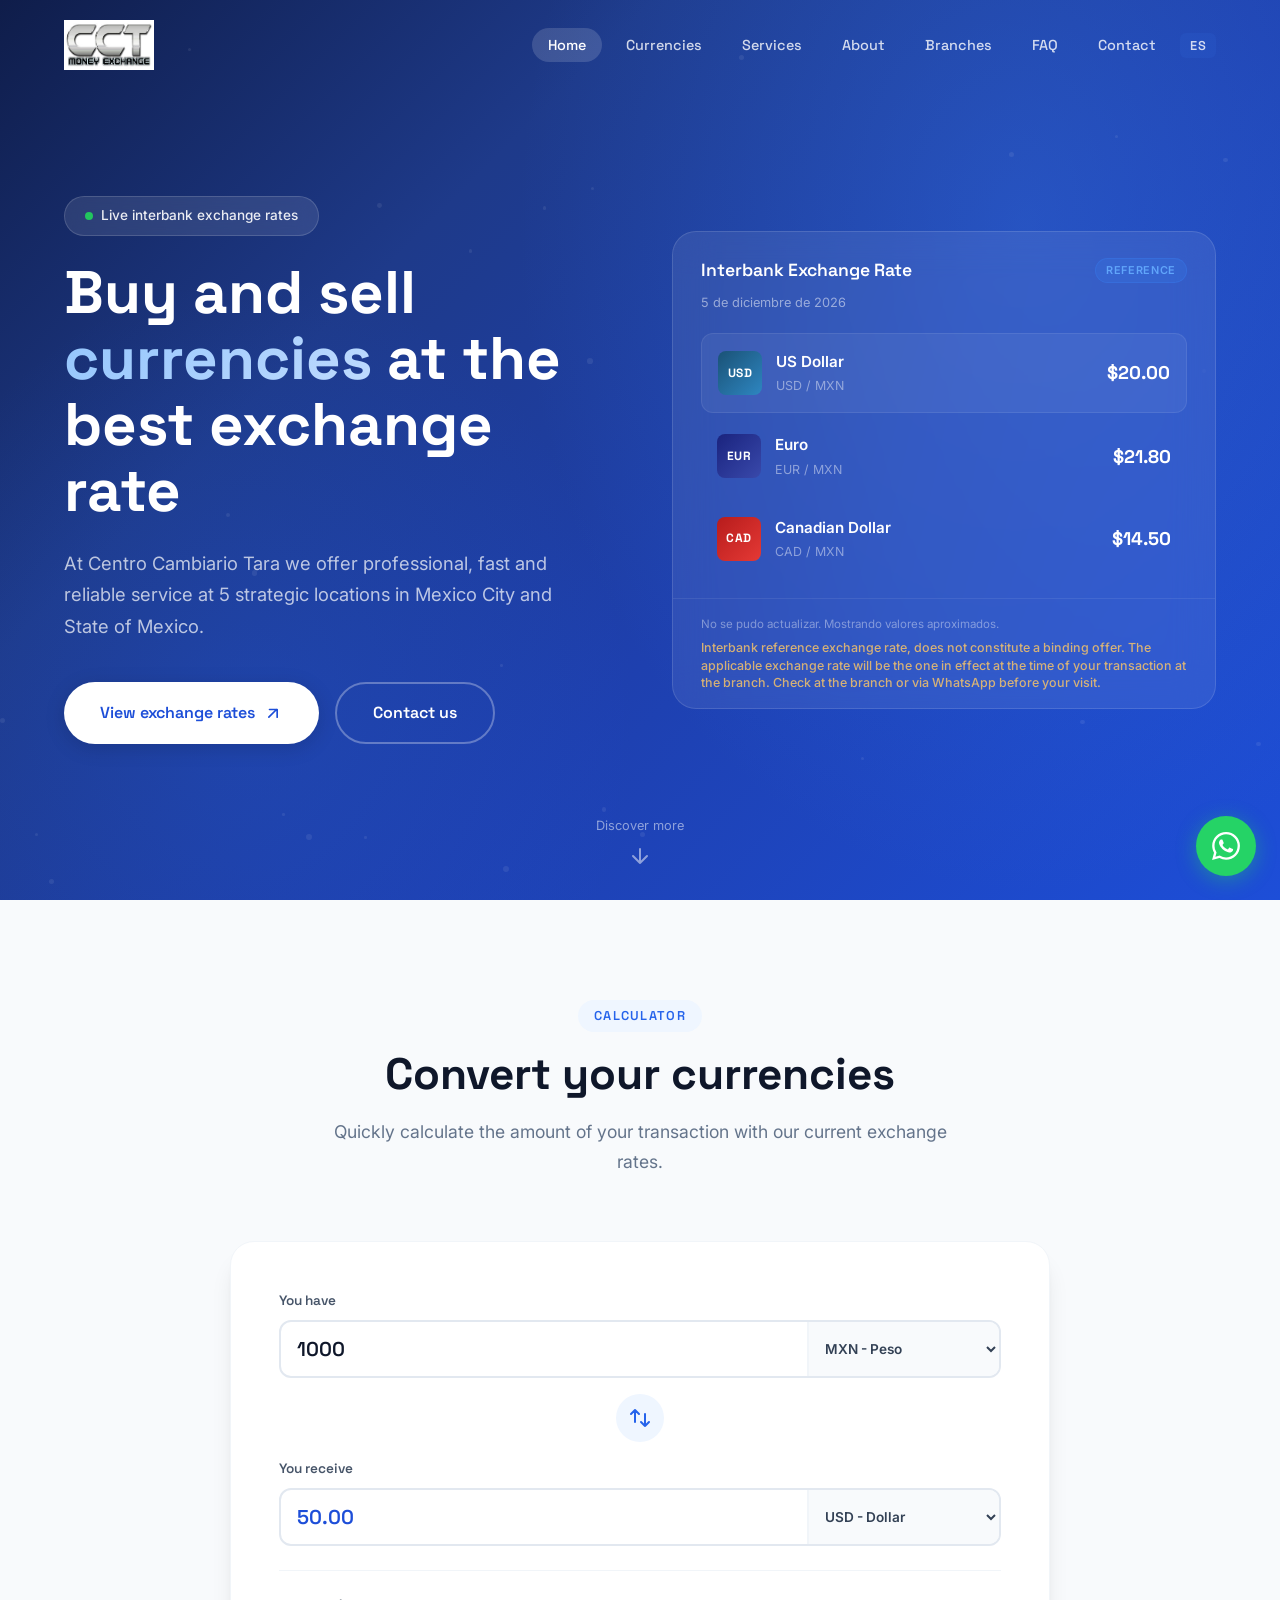
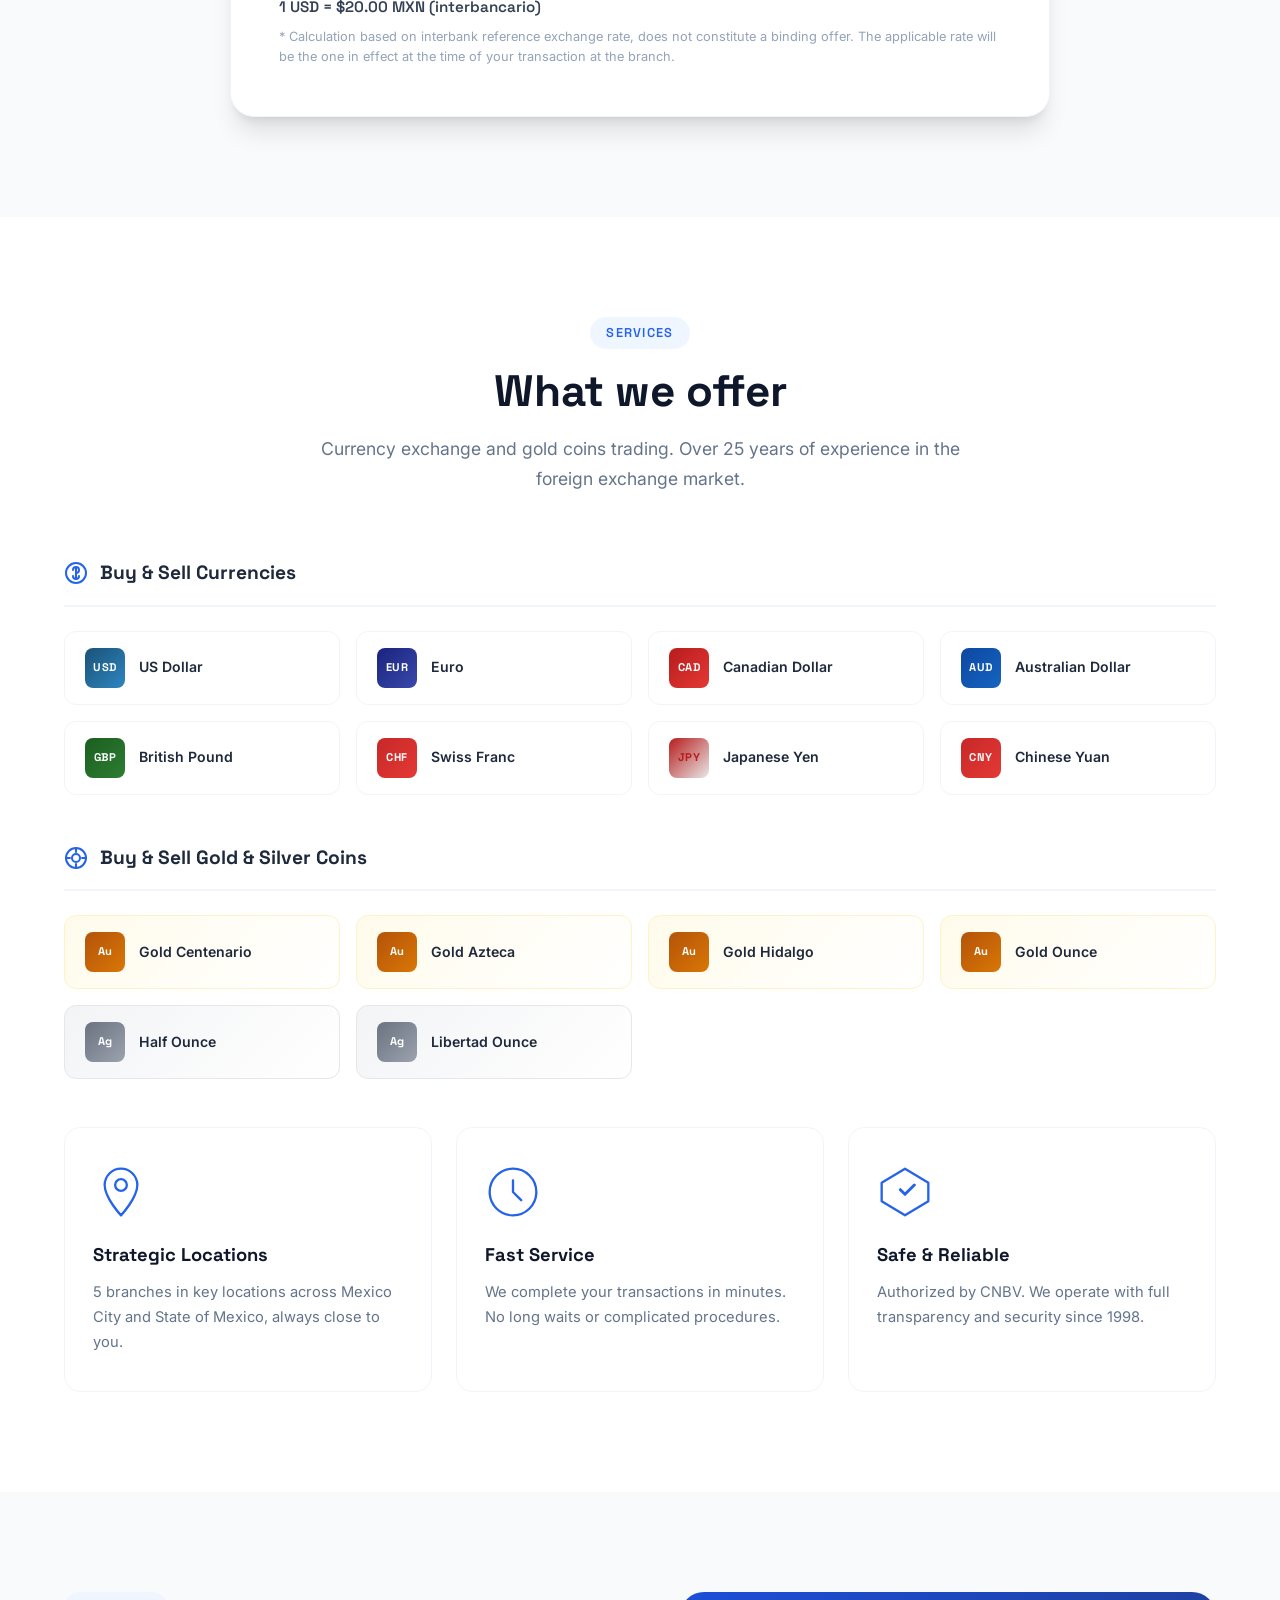
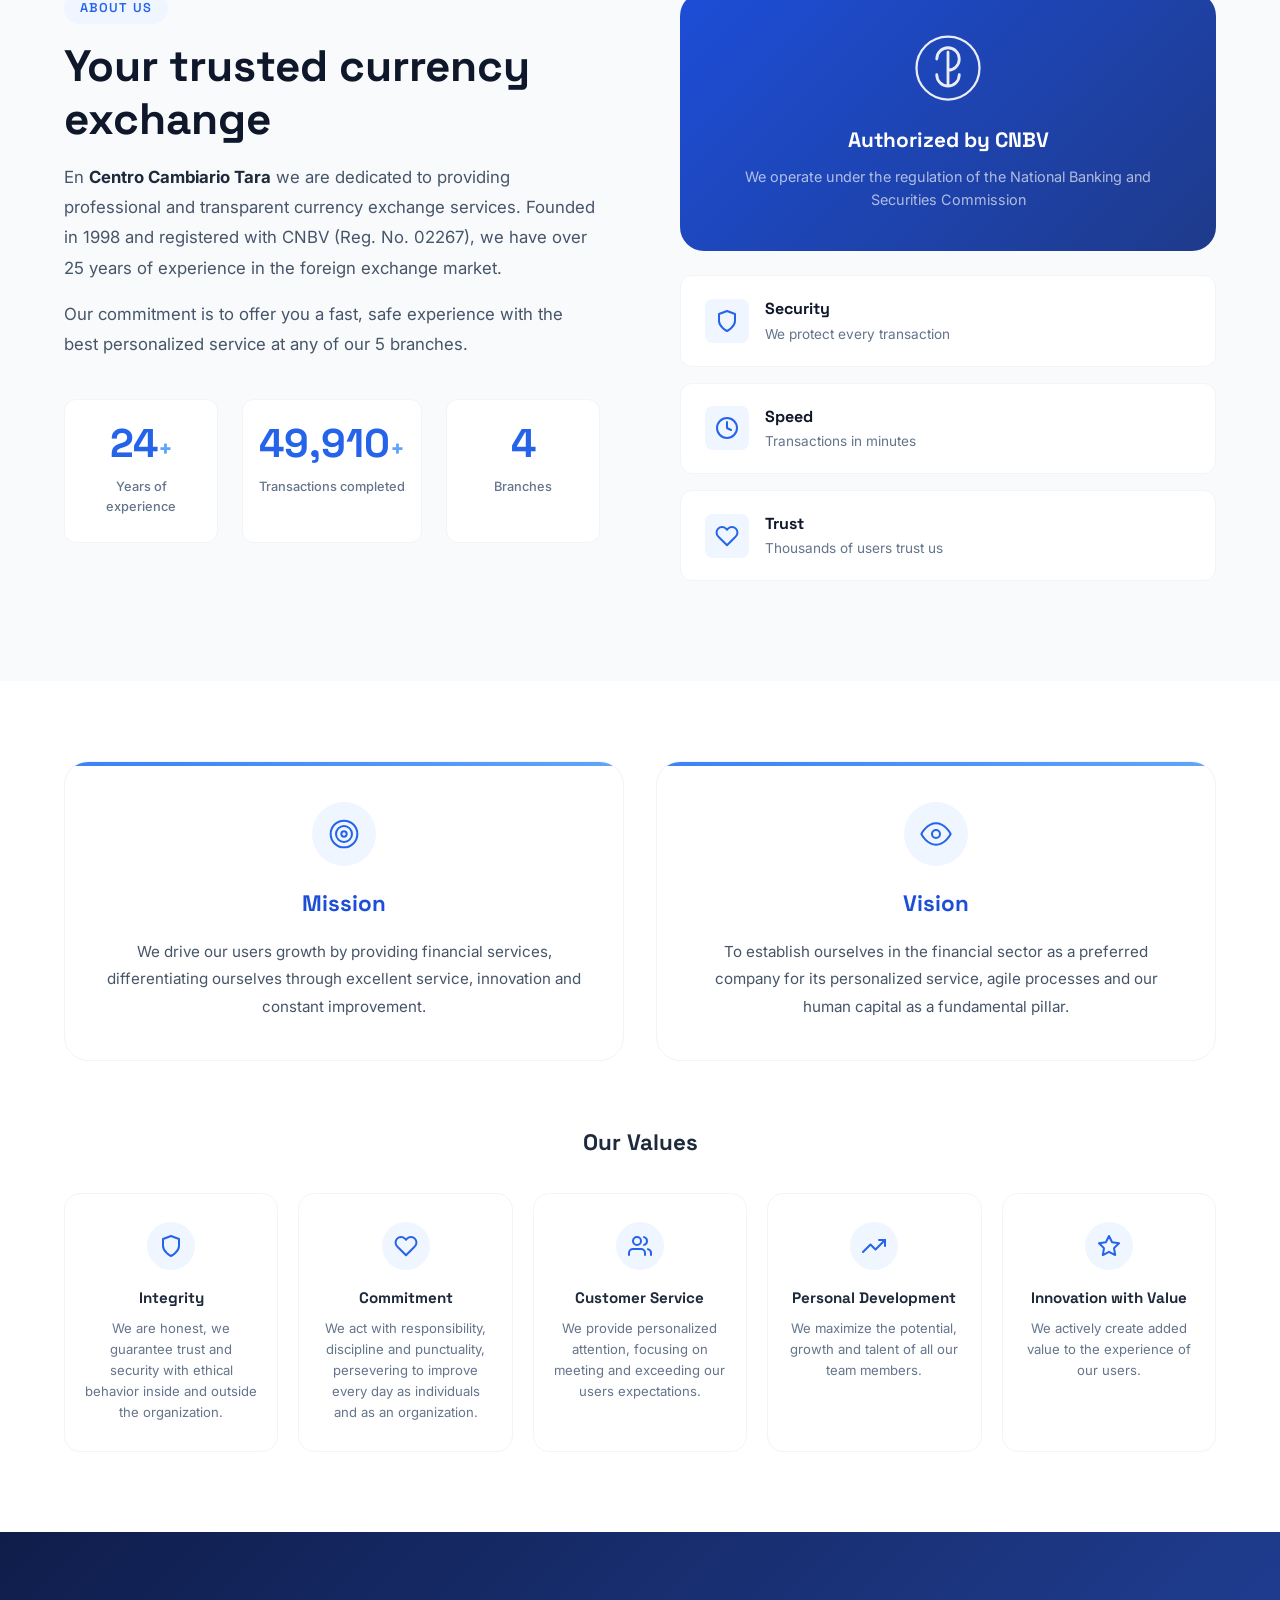
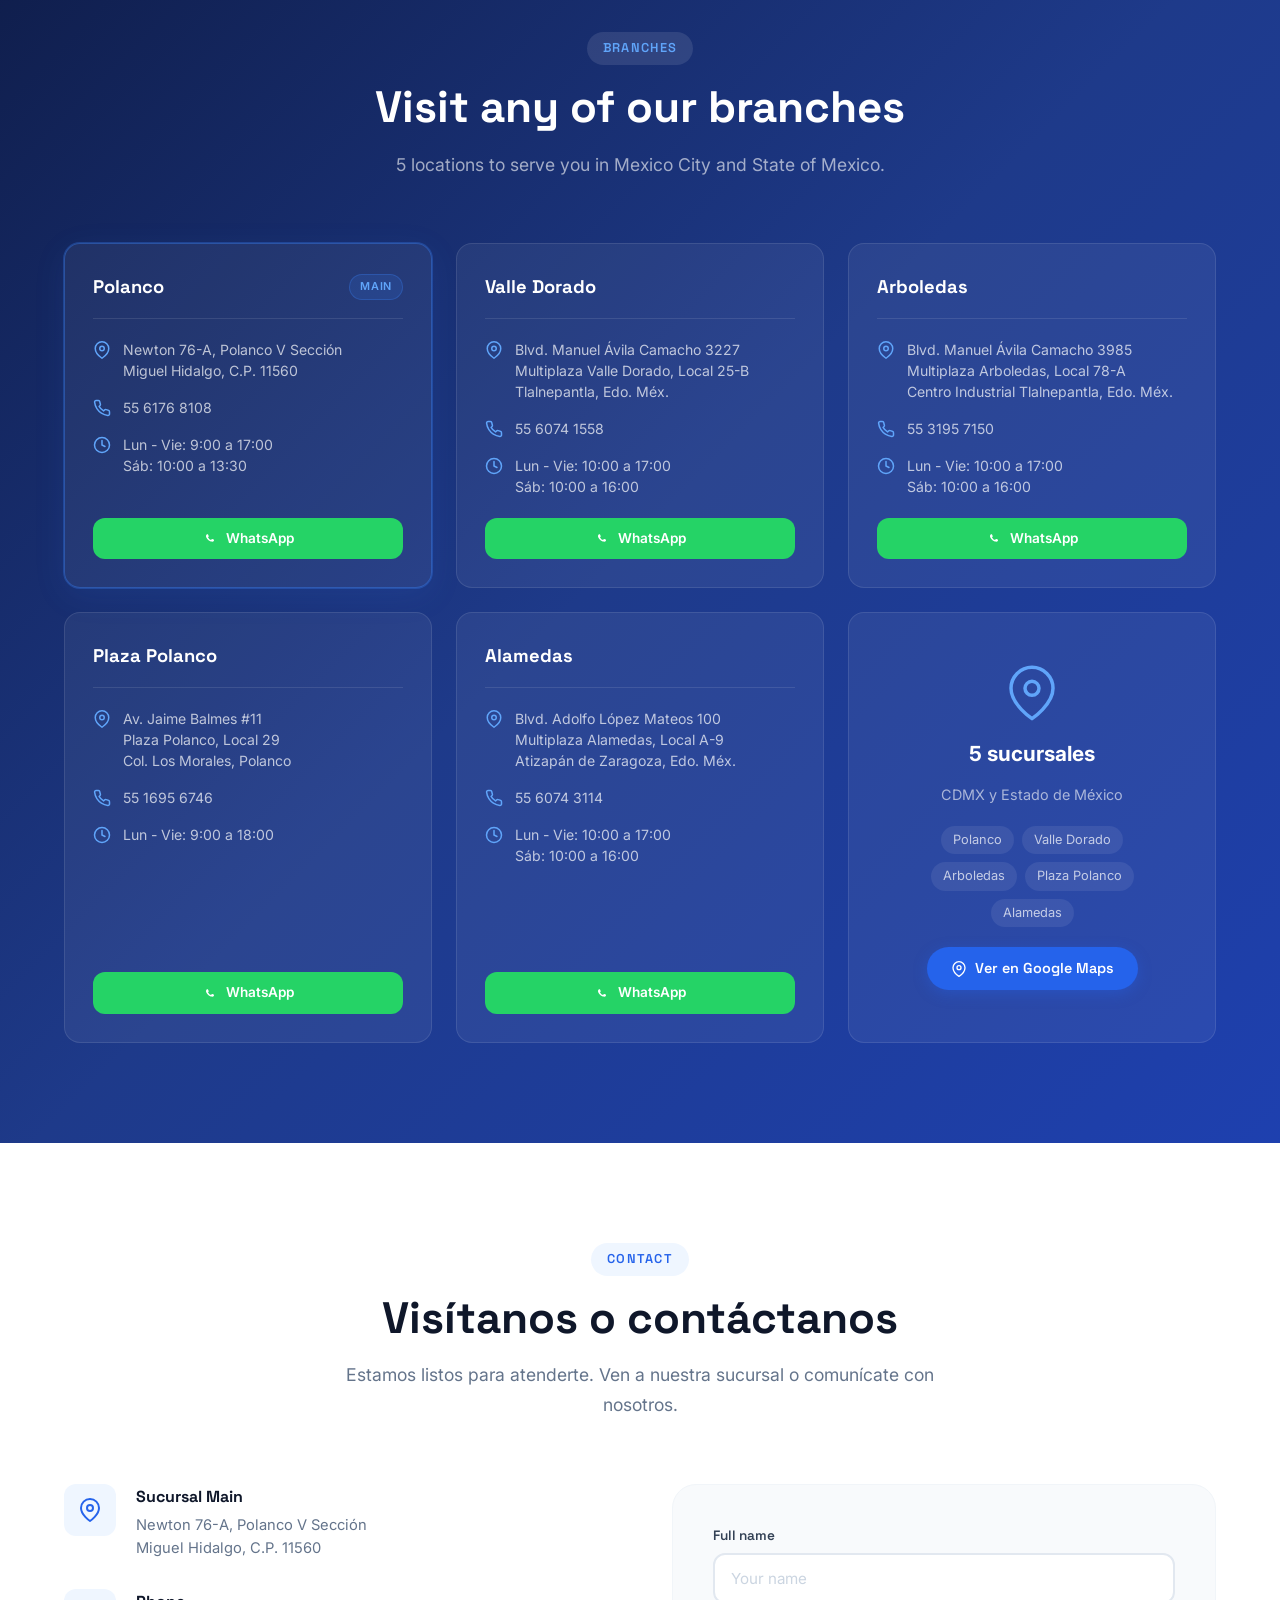
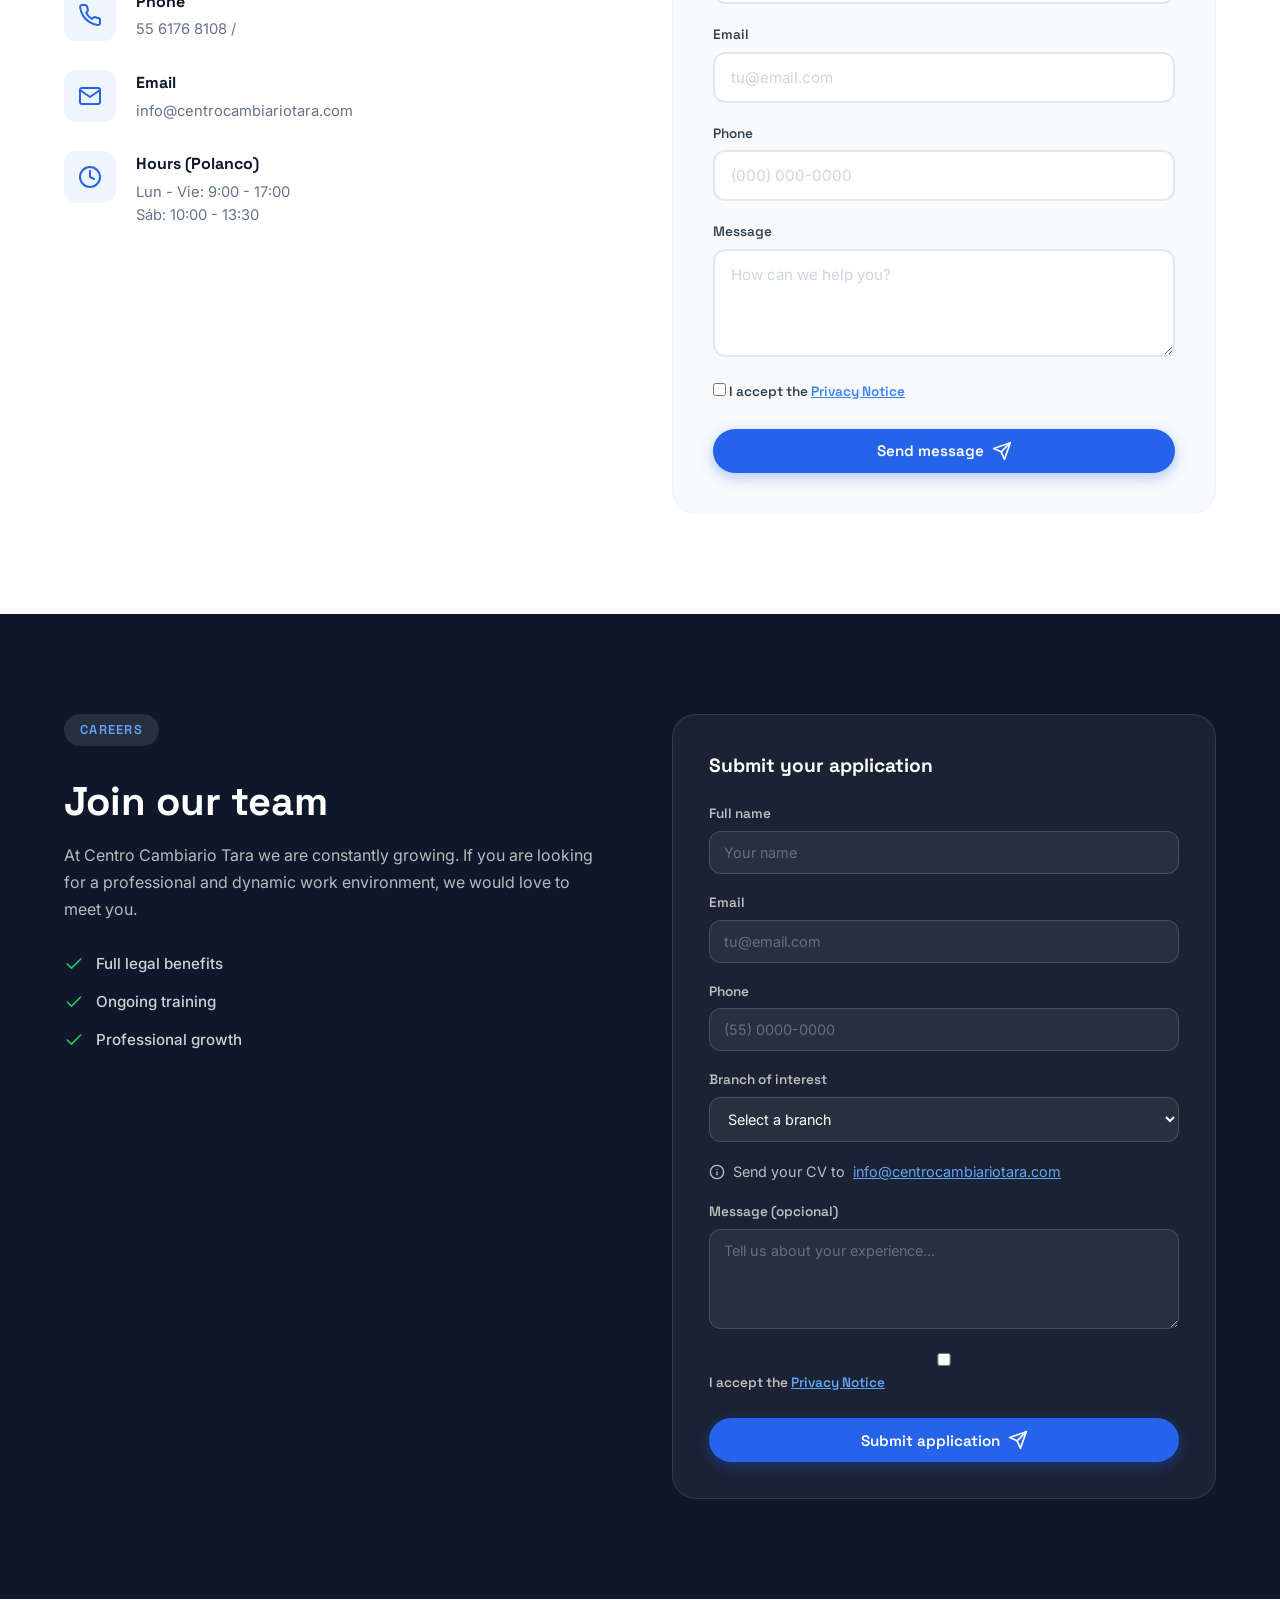
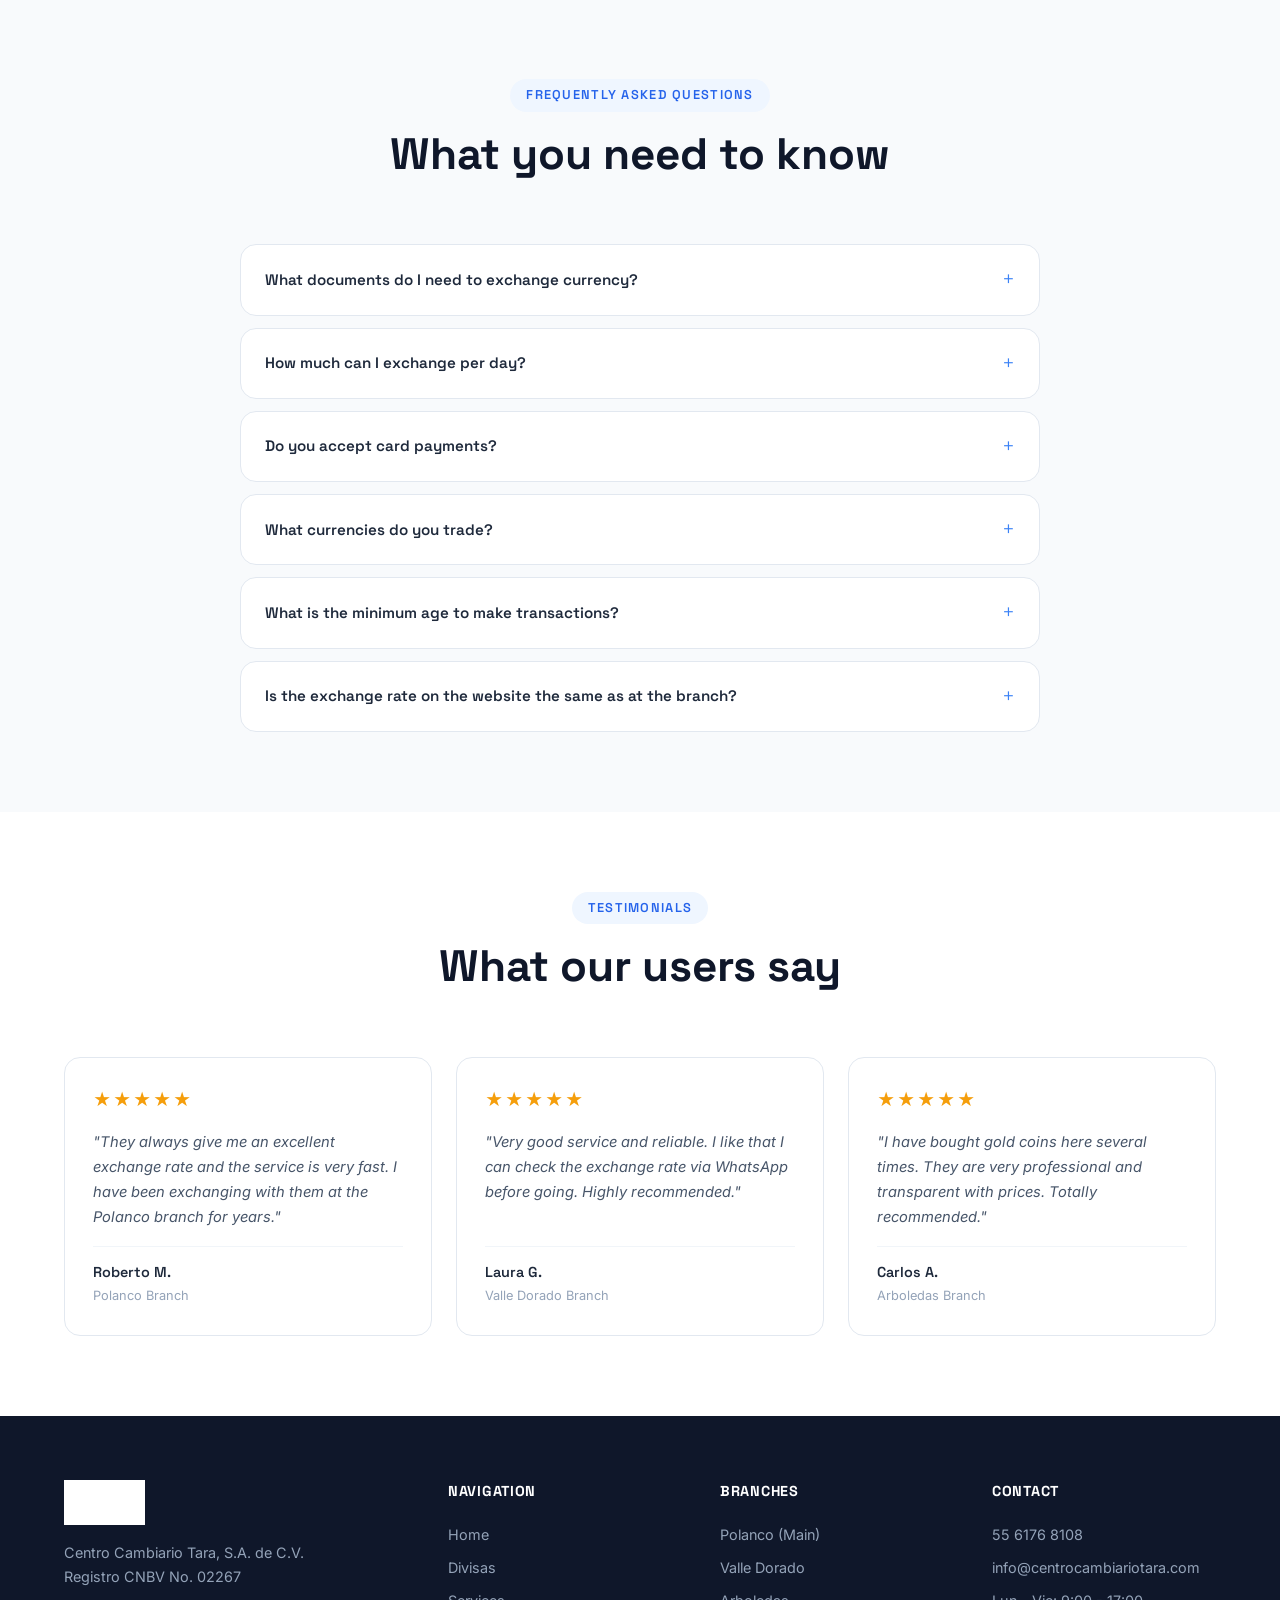
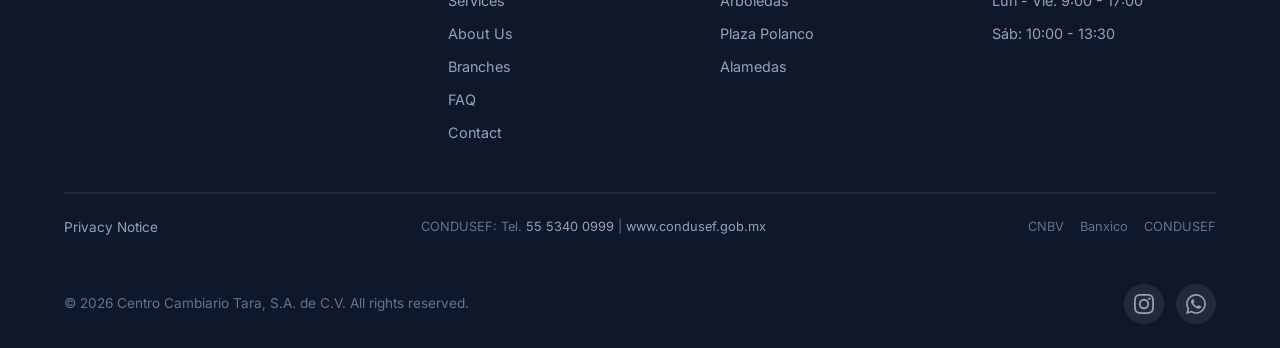
==== commit ec0266eb: "Update all phone/WhatsApp numbers, change value prop New phone numbers for all 5 branches (also What" ====
--- a/en/index.html
+++ b/en/index.html
@@ -37,7 +37,7 @@
         "logo": "https://centrocambiariotara.com/assets/logo-tara.jpg",
         "image": "https://centrocambiariotara.com/assets/logo-tara.jpg",
         "description": "Compra y venta de divisas, monedas de oro y plata. 5 sucursales en CDMX y Estado de México. Registro CNBV No. 02267.",
-        "telephone": "+525552501891",
+        "telephone": "+525561768108",
         "email": "info@centrocambiariotara.com",
         "currenciesAccepted": "MXN, USD, EUR, CAD, AUD, GBP, CHF, JPY, CNY",
         "paymentAccepted": "Cash",
@@ -117,7 +117,7 @@
                     at the best exchange rate
                 </h1>
                 <p class="hero__subtitle">
-                    At Centro Cambiario Tara we offer the best market rates with fast, safe and reliable service.
+                    At Centro Cambiario Tara we offer professional, fast and reliable service at 5 strategic locations in Mexico City and State of Mexico.
                 </p>
                 <div class="hero__actions">
                     <a href="#divisas" class="btn btn--primary btn--lg">
@@ -331,11 +331,11 @@
                 <div class="service-card">
                     <div class="service-card__icon">
                         <svg viewBox="0 0 48 48" fill="none" xmlns="http://www.w3.org/2000/svg">
-                            <path d="M24 4l5.18 10.5L40 16.27l-8 7.8 1.89 11.02L24 30.24l-9.89 4.85L16 24.07l-8-7.8 10.82-1.77z" stroke="currentColor" stroke-width="2" stroke-linejoin="round"/>
+                            <path d="M24 4C16.27 4 10 10.27 10 18c0 11 14 26 14 26s14-15 14-26c0-7.73-6.27-14-14-14zm0 19a5 5 0 110-10 5 5 0 010 10z" stroke="currentColor" stroke-width="2" stroke-linejoin="round"/>
                         </svg>
                     </div>
-                    <h3 class="service-card__title">Best Exchange Rate</h3>
-                    <p class="service-card__desc">We constantly monitor the market to offer you the most competitive conditions in the area.</p>
+                    <h3 class="service-card__title">Strategic Locations</h3>
+                    <p class="service-card__desc">5 branches in key locations across Mexico City and State of Mexico, always close to you.</p>
                 </div>
                 <div class="service-card">
                     <div class="service-card__icon">
@@ -519,14 +519,14 @@
                         </div>
                         <div class="branch-card__item">
                             <svg width="18" height="18" viewBox="0 0 24 24" fill="none" stroke="currentColor" stroke-width="2" stroke-linecap="round" stroke-linejoin="round"><path d="M22 16.92v3a2 2 0 01-2.18 2 19.79 19.79 0 01-8.63-3.07 19.5 19.5 0 01-6-6 19.79 19.79 0 01-3.07-8.67A2 2 0 014.11 2h3a2 2 0 012 1.72 12.84 12.84 0 00.7 2.81 2 2 0 01-.45 2.11L8.09 9.91a16 16 0 006 6l1.27-1.27a2 2 0 012.11-.45 12.84 12.84 0 002.81.7A2 2 0 0122 16.92z"/></svg>
-                            <p><a href="tel:+525552501891" class="branch-card__phone">55 5250 1891</a><br><a href="tel:+525552506502" class="branch-card__phone">55 5250 6502</a></p>
+                            <p><a href="tel:+525561768108" class="branch-card__phone">55 6176 8108</a></p>
                         </div>
                         <div class="branch-card__item">
                             <svg width="18" height="18" viewBox="0 0 24 24" fill="none" stroke="currentColor" stroke-width="2" stroke-linecap="round" stroke-linejoin="round"><circle cx="12" cy="12" r="10"/><path d="M12 6v6l4 2"/></svg>
                             <p>Lun - Vie: 9:00 a 17:00<br>Sáb: 10:00 a 13:30</p>
                         </div>
                     </div>
-                    <a href="https://wa.me/525552501891" class="branch-card__wa" target="_blank" rel="noopener">
+                    <a href="https://wa.me/525561768108" class="branch-card__wa" target="_blank" rel="noopener">
                         <svg width="16" height="16" viewBox="0 0 24 24" fill="currentColor"><path d="M17.472 14.382c-.297-.149-1.758-.867-2.03-.967-.273-.099-.471-.148-.67.15-.197.297-.767.966-.94 1.164-.173.199-.347.223-.644.075-.297-.15-1.255-.463-2.39-1.475-.883-.788-1.48-1.761-1.653-2.059-.173-.297-.018-.458.13-.606.134-.133.298-.347.446-.52.149-.174.198-.298.298-.497.099-.198.05-.371-.025-.52-.075-.149-.669-1.612-.916-2.207-.242-.579-.487-.5-.669-.51-.173-.008-.371-.01-.57-.01-.198 0-.52.074-.792.372-.272.297-1.04 1.016-1.04 2.479 0 1.462 1.065 2.875 1.213 3.074.149.198 2.096 3.2 5.077 4.487.709.306 1.262.489 1.694.625.712.227 1.36.195 1.871.118.571-.085 1.758-.719 2.006-1.413.248-.694.248-1.289.173-1.413-.074-.124-.272-.198-.57-.347z"/></svg>
                         WhatsApp
                     </a>
@@ -543,14 +543,14 @@
                         </div>
                         <div class="branch-card__item">
                             <svg width="18" height="18" viewBox="0 0 24 24" fill="none" stroke="currentColor" stroke-width="2" stroke-linecap="round" stroke-linejoin="round"><path d="M22 16.92v3a2 2 0 01-2.18 2 19.79 19.79 0 01-8.63-3.07 19.5 19.5 0 01-6-6 19.79 19.79 0 01-3.07-8.67A2 2 0 014.11 2h3a2 2 0 012 1.72 12.84 12.84 0 00.7 2.81 2 2 0 01-.45 2.11L8.09 9.91a16 16 0 006 6l1.27-1.27a2 2 0 012.11-.45 12.84 12.84 0 002.81.7A2 2 0 0122 16.92z"/></svg>
-                            <p><a href="tel:+525553709587" class="branch-card__phone">55 5370 9587</a></p>
+                            <p><a href="tel:+525560741558" class="branch-card__phone">55 6074 1558</a></p>
                         </div>
                         <div class="branch-card__item">
                             <svg width="18" height="18" viewBox="0 0 24 24" fill="none" stroke="currentColor" stroke-width="2" stroke-linecap="round" stroke-linejoin="round"><circle cx="12" cy="12" r="10"/><path d="M12 6v6l4 2"/></svg>
                             <p>Lun - Vie: 10:00 a 17:00<br>Sáb: 10:00 a 16:00</p>
                         </div>
                     </div>
-                    <a href="https://wa.me/525553709587" class="branch-card__wa" target="_blank" rel="noopener">
+                    <a href="https://wa.me/525560741558" class="branch-card__wa" target="_blank" rel="noopener">
                         <svg width="16" height="16" viewBox="0 0 24 24" fill="currentColor"><path d="M17.472 14.382c-.297-.149-1.758-.867-2.03-.967-.273-.099-.471-.148-.67.15-.197.297-.767.966-.94 1.164-.173.199-.347.223-.644.075-.297-.15-1.255-.463-2.39-1.475-.883-.788-1.48-1.761-1.653-2.059-.173-.297-.018-.458.13-.606.134-.133.298-.347.446-.52.149-.174.198-.298.298-.497.099-.198.05-.371-.025-.52-.075-.149-.669-1.612-.916-2.207-.242-.579-.487-.5-.669-.51-.173-.008-.371-.01-.57-.01-.198 0-.52.074-.792.372-.272.297-1.04 1.016-1.04 2.479 0 1.462 1.065 2.875 1.213 3.074.149.198 2.096 3.2 5.077 4.487.709.306 1.262.489 1.694.625.712.227 1.36.195 1.871.118.571-.085 1.758-.719 2.006-1.413.248-.694.248-1.289.173-1.413-.074-.124-.272-.198-.57-.347z"/></svg>
                         WhatsApp
                     </a>
@@ -567,14 +567,14 @@
                         </div>
                         <div class="branch-card__item">
                             <svg width="18" height="18" viewBox="0 0 24 24" fill="none" stroke="currentColor" stroke-width="2" stroke-linecap="round" stroke-linejoin="round"><path d="M22 16.92v3a2 2 0 01-2.18 2 19.79 19.79 0 01-8.63-3.07 19.5 19.5 0 01-6-6 19.79 19.79 0 01-3.07-8.67A2 2 0 014.11 2h3a2 2 0 012 1.72 12.84 12.84 0 00.7 2.81 2 2 0 01-.45 2.11L8.09 9.91a16 16 0 006 6l1.27-1.27a2 2 0 012.11-.45 12.84 12.84 0 002.81.7A2 2 0 0122 16.92z"/></svg>
-                            <p><a href="tel:+525515520604" class="branch-card__phone">55 1552 0604</a></p>
+                            <p><a href="tel:+525531957150" class="branch-card__phone">55 3195 7150</a></p>
                         </div>
                         <div class="branch-card__item">
                             <svg width="18" height="18" viewBox="0 0 24 24" fill="none" stroke="currentColor" stroke-width="2" stroke-linecap="round" stroke-linejoin="round"><circle cx="12" cy="12" r="10"/><path d="M12 6v6l4 2"/></svg>
                             <p>Lun - Vie: 10:00 a 17:00<br>Sáb: 10:00 a 16:00</p>
                         </div>
                     </div>
-                    <a href="https://wa.me/525515520604" class="branch-card__wa" target="_blank" rel="noopener">
+                    <a href="https://wa.me/525531957150" class="branch-card__wa" target="_blank" rel="noopener">
                         <svg width="16" height="16" viewBox="0 0 24 24" fill="currentColor"><path d="M17.472 14.382c-.297-.149-1.758-.867-2.03-.967-.273-.099-.471-.148-.67.15-.197.297-.767.966-.94 1.164-.173.199-.347.223-.644.075-.297-.15-1.255-.463-2.39-1.475-.883-.788-1.48-1.761-1.653-2.059-.173-.297-.018-.458.13-.606.134-.133.298-.347.446-.52.149-.174.198-.298.298-.497.099-.198.05-.371-.025-.52-.075-.149-.669-1.612-.916-2.207-.242-.579-.487-.5-.669-.51-.173-.008-.371-.01-.57-.01-.198 0-.52.074-.792.372-.272.297-1.04 1.016-1.04 2.479 0 1.462 1.065 2.875 1.213 3.074.149.198 2.096 3.2 5.077 4.487.709.306 1.262.489 1.694.625.712.227 1.36.195 1.871.118.571-.085 1.758-.719 2.006-1.413.248-.694.248-1.289.173-1.413-.074-.124-.272-.198-.57-.347z"/></svg>
                         WhatsApp
                     </a>
@@ -591,14 +591,14 @@
                         </div>
                         <div class="branch-card__item">
                             <svg width="18" height="18" viewBox="0 0 24 24" fill="none" stroke="currentColor" stroke-width="2" stroke-linecap="round" stroke-linejoin="round"><path d="M22 16.92v3a2 2 0 01-2.18 2 19.79 19.79 0 01-8.63-3.07 19.5 19.5 0 01-6-6 19.79 19.79 0 01-3.07-8.67A2 2 0 014.11 2h3a2 2 0 012 1.72 12.84 12.84 0 00.7 2.81 2 2 0 01-.45 2.11L8.09 9.91a16 16 0 006 6l1.27-1.27a2 2 0 012.11-.45 12.84 12.84 0 002.81.7A2 2 0 0122 16.92z"/></svg>
-                            <p><a href="tel:+525576804148" class="branch-card__phone">55 7680 4148</a></p>
+                            <p><a href="tel:+525516956746" class="branch-card__phone">55 1695 6746</a></p>
                         </div>
                         <div class="branch-card__item">
                             <svg width="18" height="18" viewBox="0 0 24 24" fill="none" stroke="currentColor" stroke-width="2" stroke-linecap="round" stroke-linejoin="round"><circle cx="12" cy="12" r="10"/><path d="M12 6v6l4 2"/></svg>
                             <p>Lun - Vie: 9:00 a 18:00</p>
                         </div>
                     </div>
-                    <a href="https://wa.me/525576804148" class="branch-card__wa" target="_blank" rel="noopener">
+                    <a href="https://wa.me/525516956746" class="branch-card__wa" target="_blank" rel="noopener">
                         <svg width="16" height="16" viewBox="0 0 24 24" fill="currentColor"><path d="M17.472 14.382c-.297-.149-1.758-.867-2.03-.967-.273-.099-.471-.148-.67.15-.197.297-.767.966-.94 1.164-.173.199-.347.223-.644.075-.297-.15-1.255-.463-2.39-1.475-.883-.788-1.48-1.761-1.653-2.059-.173-.297-.018-.458.13-.606.134-.133.298-.347.446-.52.149-.174.198-.298.298-.497.099-.198.05-.371-.025-.52-.075-.149-.669-1.612-.916-2.207-.242-.579-.487-.5-.669-.51-.173-.008-.371-.01-.57-.01-.198 0-.52.074-.792.372-.272.297-1.04 1.016-1.04 2.479 0 1.462 1.065 2.875 1.213 3.074.149.198 2.096 3.2 5.077 4.487.709.306 1.262.489 1.694.625.712.227 1.36.195 1.871.118.571-.085 1.758-.719 2.006-1.413.248-.694.248-1.289.173-1.413-.074-.124-.272-.198-.57-.347z"/></svg>
                         WhatsApp
                     </a>
@@ -615,14 +615,14 @@
                         </div>
                         <div class="branch-card__item">
                             <svg width="18" height="18" viewBox="0 0 24 24" fill="none" stroke="currentColor" stroke-width="2" stroke-linecap="round" stroke-linejoin="round"><path d="M22 16.92v3a2 2 0 01-2.18 2 19.79 19.79 0 01-8.63-3.07 19.5 19.5 0 01-6-6 19.79 19.79 0 01-3.07-8.67A2 2 0 014.11 2h3a2 2 0 012 1.72 12.84 12.84 0 00.7 2.81 2 2 0 01-.45 2.11L8.09 9.91a16 16 0 006 6l1.27-1.27a2 2 0 012.11-.45 12.84 12.84 0 002.81.7A2 2 0 0122 16.92z"/></svg>
-                            <p><a href="tel:+525550772595" class="branch-card__phone">55 5077 2595</a></p>
+                            <p><a href="tel:+525560743114" class="branch-card__phone">55 6074 3114</a></p>
                         </div>
                         <div class="branch-card__item">
                             <svg width="18" height="18" viewBox="0 0 24 24" fill="none" stroke="currentColor" stroke-width="2" stroke-linecap="round" stroke-linejoin="round"><circle cx="12" cy="12" r="10"/><path d="M12 6v6l4 2"/></svg>
                             <p>Lun - Vie: 10:00 a 17:00<br>Sáb: 10:00 a 16:00</p>
                         </div>
                     </div>
-                    <a href="https://wa.me/525550772595" class="branch-card__wa" target="_blank" rel="noopener">
+                    <a href="https://wa.me/525560743114" class="branch-card__wa" target="_blank" rel="noopener">
                         <svg width="16" height="16" viewBox="0 0 24 24" fill="currentColor"><path d="M17.472 14.382c-.297-.149-1.758-.867-2.03-.967-.273-.099-.471-.148-.67.15-.197.297-.767.966-.94 1.164-.173.199-.347.223-.644.075-.297-.15-1.255-.463-2.39-1.475-.883-.788-1.48-1.761-1.653-2.059-.173-.297-.018-.458.13-.606.134-.133.298-.347.446-.52.149-.174.198-.298.298-.497.099-.198.05-.371-.025-.52-.075-.149-.669-1.612-.916-2.207-.242-.579-.487-.5-.669-.51-.173-.008-.371-.01-.57-.01-.198 0-.52.074-.792.372-.272.297-1.04 1.016-1.04 2.479 0 1.462 1.065 2.875 1.213 3.074.149.198 2.096 3.2 5.077 4.487.709.306 1.262.489 1.694.625.712.227 1.36.195 1.871.118.571-.085 1.758-.719 2.006-1.413.248-.694.248-1.289.173-1.413-.074-.124-.272-.198-.57-.347z"/></svg>
                         WhatsApp
                     </a>
@@ -675,7 +675,7 @@
                         </div>
                         <div>
                             <h4>Phone</h4>
-                            <p>55 5250 1891 / 55 5250 6502</p>
+                            <p>55 6176 8108 / </p>
                         </div>
                     </div>
                     <div class="contact-item">
@@ -947,7 +947,7 @@
                 <div class="footer__links">
                     <h4>Contact</h4>
                     <ul>
-                        <li><a href="tel:+525552501891">55 5250 1891</a></li>
+                        <li><a href="tel:+525561768108">55 6176 8108</a></li>
                         <li><a href="mailto:info@centrocambiariotara.com">info@centrocambiariotara.com</a></li>
                         <li>Lun - Vie: 9:00 - 17:00</li>
                         <li>Sáb: 10:00 - 13:30</li>
@@ -973,7 +973,7 @@
                     <a href="https://www.instagram.com/centrocambiariotara/" aria-label="Instagram" class="social-link" target="_blank" rel="noopener">
                         <svg width="20" height="20" viewBox="0 0 24 24" fill="currentColor"><path d="M12 2.163c3.204 0 3.584.012 4.85.07 3.252.148 4.771 1.691 4.919 4.919.058 1.265.069 1.645.069 4.849 0 3.205-.012 3.584-.069 4.849-.149 3.225-1.664 4.771-4.919 4.919-1.266.058-1.644.07-4.85.07-3.204 0-3.584-.012-4.849-.07-3.26-.149-4.771-1.699-4.919-4.92-.058-1.265-.07-1.644-.07-4.849 0-3.204.013-3.583.07-4.849.149-3.227 1.664-4.771 4.919-4.919 1.266-.057 1.645-.069 4.849-.069zM12 0C8.741 0 8.333.014 7.053.072 2.695.272.273 2.69.073 7.052.014 8.333 0 8.741 0 12c0 3.259.014 3.668.072 4.948.2 4.358 2.618 6.78 6.98 6.98C8.333 23.986 8.741 24 12 24c3.259 0 3.668-.014 4.948-.072 4.354-.2 6.782-2.618 6.979-6.98.059-1.28.073-1.689.073-4.948 0-3.259-.014-3.667-.072-4.947-.196-4.354-2.617-6.78-6.979-6.98C15.668.014 15.259 0 12 0zm0 5.838a6.162 6.162 0 100 12.324 6.162 6.162 0 000-12.324zM12 16a4 4 0 110-8 4 4 0 010 8zm6.406-11.845a1.44 1.44 0 100 2.881 1.44 1.44 0 000-2.881z"/></svg>
                     </a>
-                    <a href="https://wa.me/525552501891" aria-label="WhatsApp" class="social-link" target="_blank" rel="noopener">
+                    <a href="https://wa.me/525561768108" aria-label="WhatsApp" class="social-link" target="_blank" rel="noopener">
                         <svg width="20" height="20" viewBox="0 0 24 24" fill="currentColor"><path d="M17.472 14.382c-.297-.149-1.758-.867-2.03-.967-.273-.099-.471-.148-.67.15-.197.297-.767.966-.94 1.164-.173.199-.347.223-.644.075-.297-.15-1.255-.463-2.39-1.475-.883-.788-1.48-1.761-1.653-2.059-.173-.297-.018-.458.13-.606.134-.133.298-.347.446-.52.149-.174.198-.298.298-.497.099-.198.05-.371-.025-.52-.075-.149-.669-1.612-.916-2.207-.242-.579-.487-.5-.669-.51-.173-.008-.371-.01-.57-.01-.198 0-.52.074-.792.372-.272.297-1.04 1.016-1.04 2.479 0 1.462 1.065 2.875 1.213 3.074.149.198 2.096 3.2 5.077 4.487.709.306 1.262.489 1.694.625.712.227 1.36.195 1.871.118.571-.085 1.758-.719 2.006-1.413.248-.694.248-1.289.173-1.413-.074-.124-.272-.198-.57-.347m-5.421 7.403h-.004a9.87 9.87 0 01-5.031-1.378l-.361-.214-3.741.982.998-3.648-.235-.374a9.86 9.86 0 01-1.51-5.26c.001-5.45 4.436-9.884 9.888-9.884 2.64 0 5.122 1.03 6.988 2.898a9.825 9.825 0 012.893 6.994c-.003 5.45-4.437 9.884-9.885 9.884m8.413-18.297A11.815 11.815 0 0012.05 0C5.495 0 .16 5.335.157 11.892c0 2.096.547 4.142 1.588 5.945L.057 24l6.305-1.654a11.882 11.882 0 005.683 1.448h.005c6.554 0 11.89-5.335 11.893-11.893a11.821 11.821 0 00-3.48-8.413z"/></svg>
                     </a>
                 </div>
@@ -982,7 +982,7 @@
     </footer>
 
     <!-- WhatsApp Float Button -->
-    <a href="https://wa.me/525552501891" class="whatsapp-float" aria-label="Contact us on WhatsApp" target="_blank" rel="noopener">
+    <a href="https://wa.me/525561768108" class="whatsapp-float" aria-label="Contact us on WhatsApp" target="_blank" rel="noopener">
         <svg width="28" height="28" viewBox="0 0 24 24" fill="currentColor"><path d="M17.472 14.382c-.297-.149-1.758-.867-2.03-.967-.273-.099-.471-.148-.67.15-.197.297-.767.966-.94 1.164-.173.199-.347.223-.644.075-.297-.15-1.255-.463-2.39-1.475-.883-.788-1.48-1.761-1.653-2.059-.173-.297-.018-.458.13-.606.134-.133.298-.347.446-.52.149-.174.198-.298.298-.497.099-.198.05-.371-.025-.52-.075-.149-.669-1.612-.916-2.207-.242-.579-.487-.5-.669-.51-.173-.008-.371-.01-.57-.01-.198 0-.52.074-.792.372-.272.297-1.04 1.016-1.04 2.479 0 1.462 1.065 2.875 1.213 3.074.149.198 2.096 3.2 5.077 4.487.709.306 1.262.489 1.694.625.712.227 1.36.195 1.871.118.571-.085 1.758-.719 2.006-1.413.248-.694.248-1.289.173-1.413-.074-.124-.272-.198-.57-.347m-5.421 7.403h-.004a9.87 9.87 0 01-5.031-1.378l-.361-.214-3.741.982.998-3.648-.235-.374a9.86 9.86 0 01-1.51-5.26c.001-5.45 4.436-9.884 9.888-9.884 2.64 0 5.122 1.03 6.988 2.898a9.825 9.825 0 012.893 6.994c-.003 5.45-4.437 9.884-9.885 9.884m8.413-18.297A11.815 11.815 0 0012.05 0C5.495 0 .16 5.335.157 11.892c0 2.096.547 4.142 1.588 5.945L.057 24l6.305-1.654a11.882 11.882 0 005.683 1.448h.005c6.554 0 11.89-5.335 11.893-11.893a11.821 11.821 0 00-3.48-8.413z"/></svg>
     </a>
 
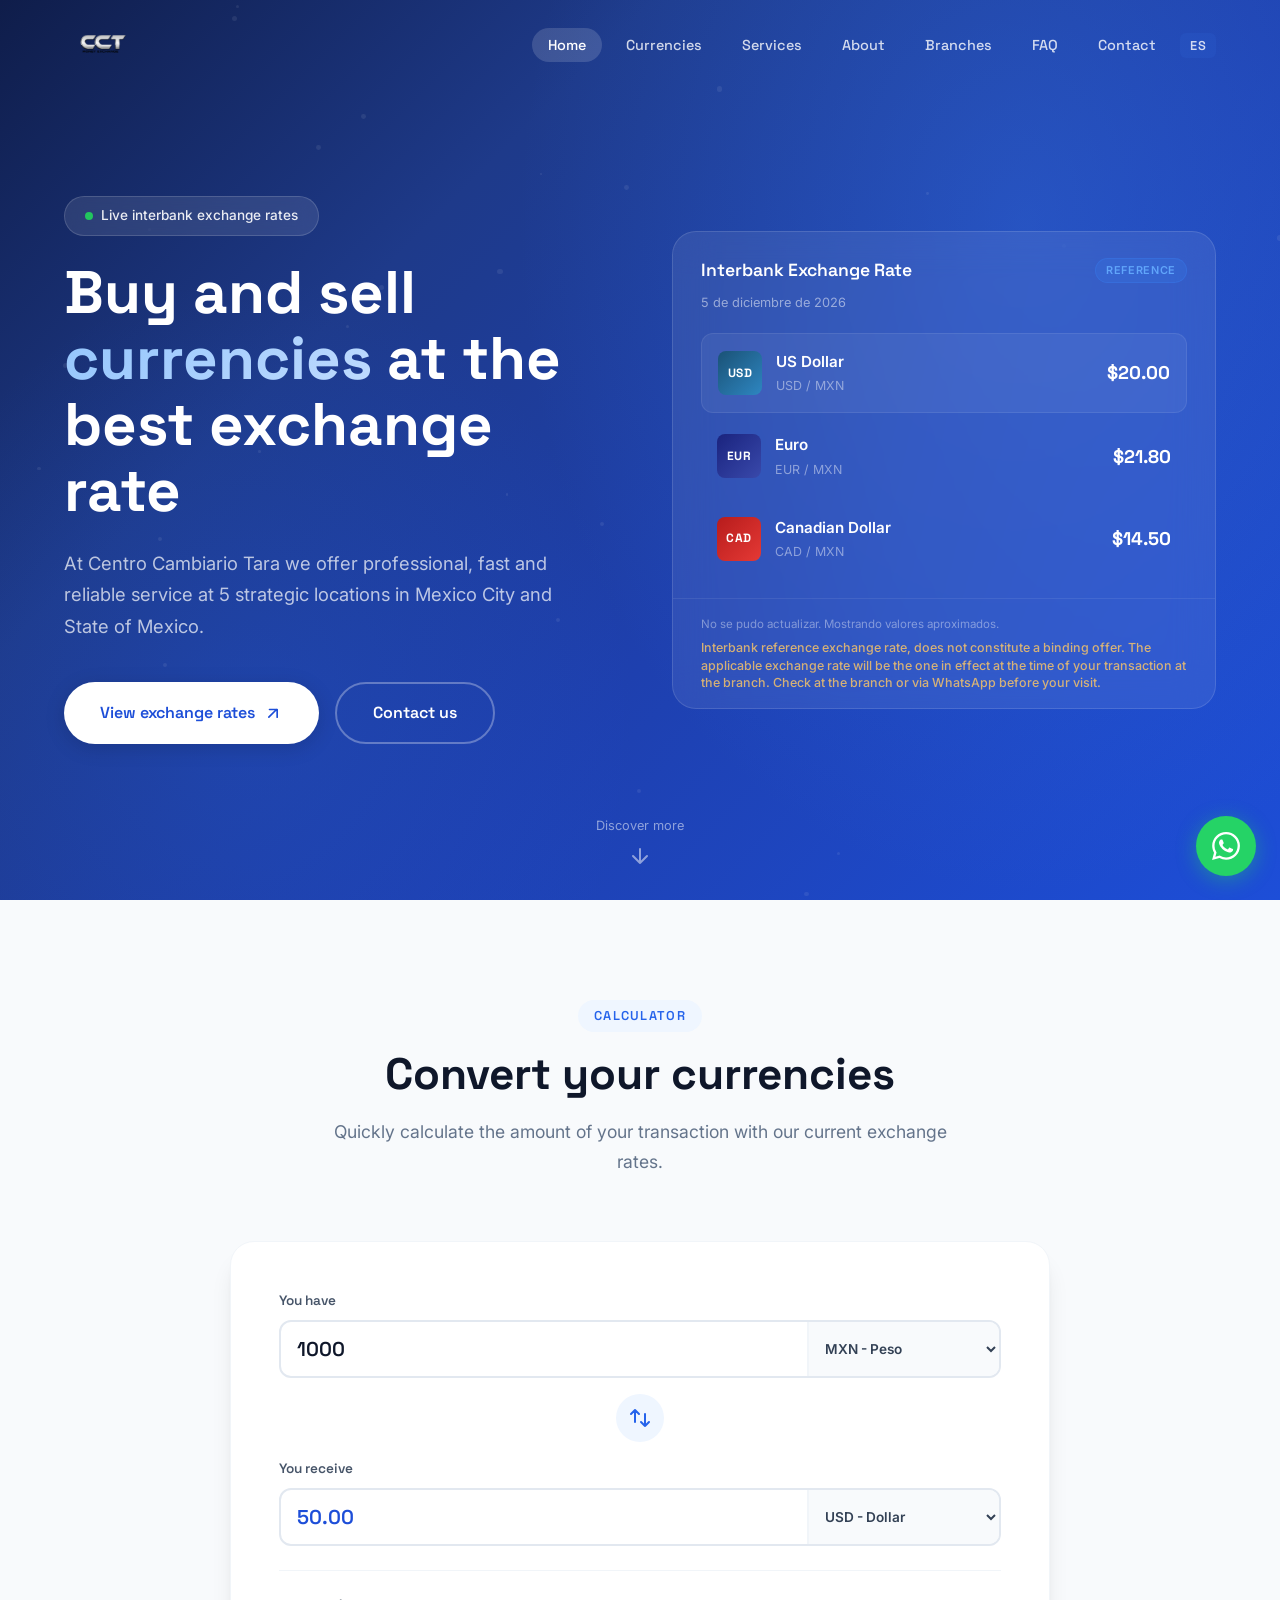
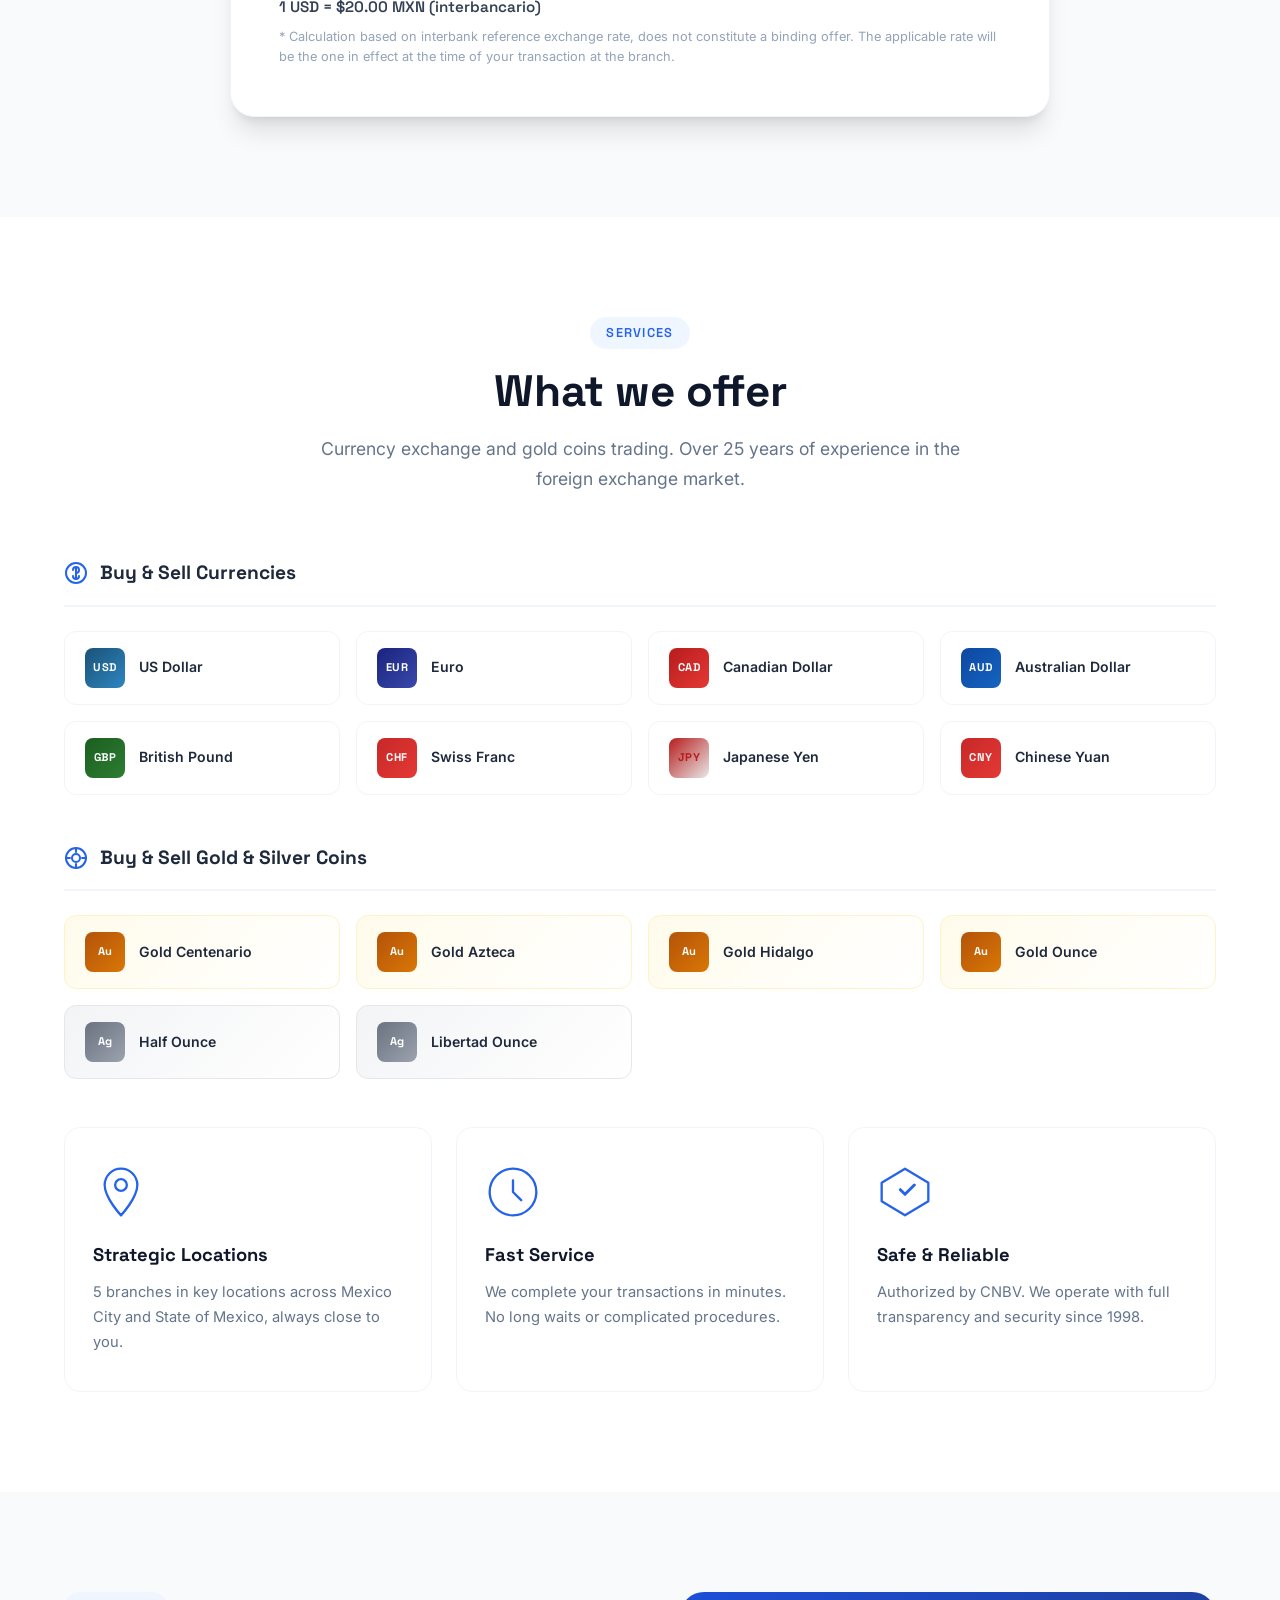
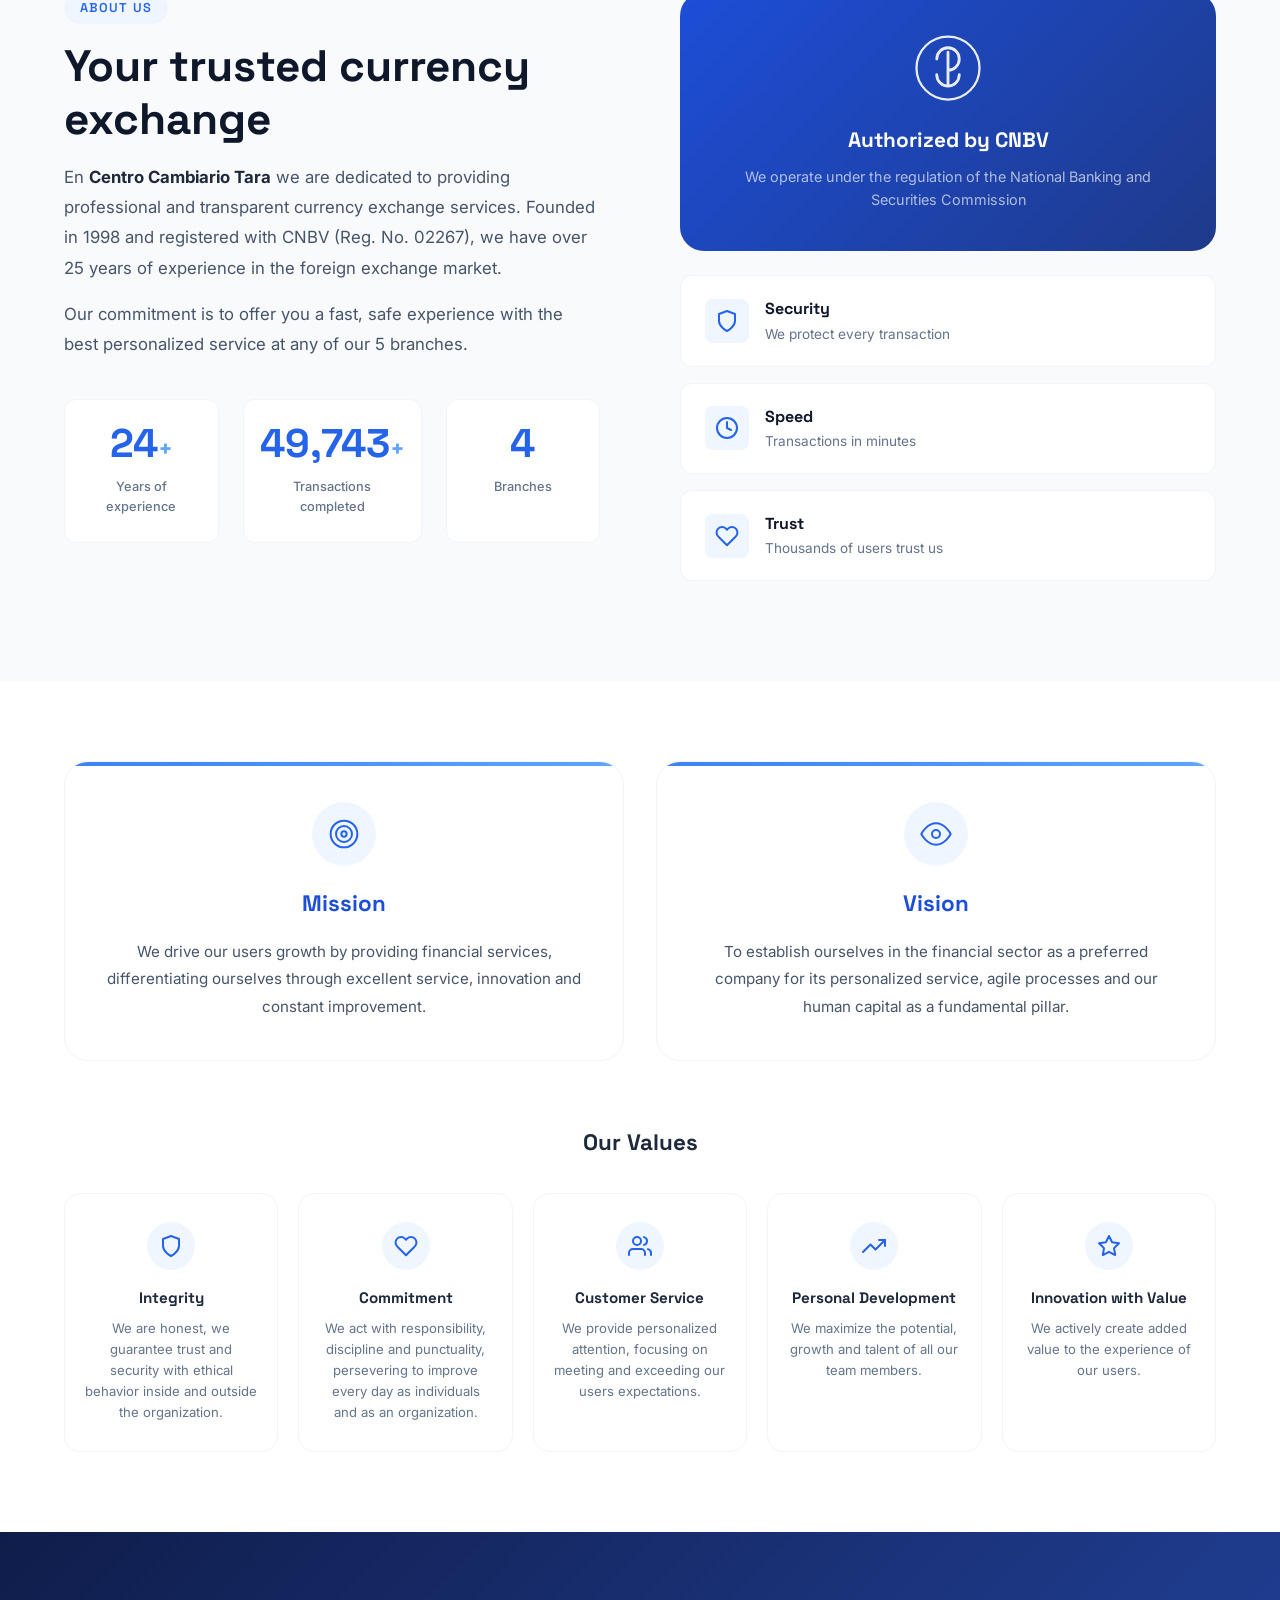
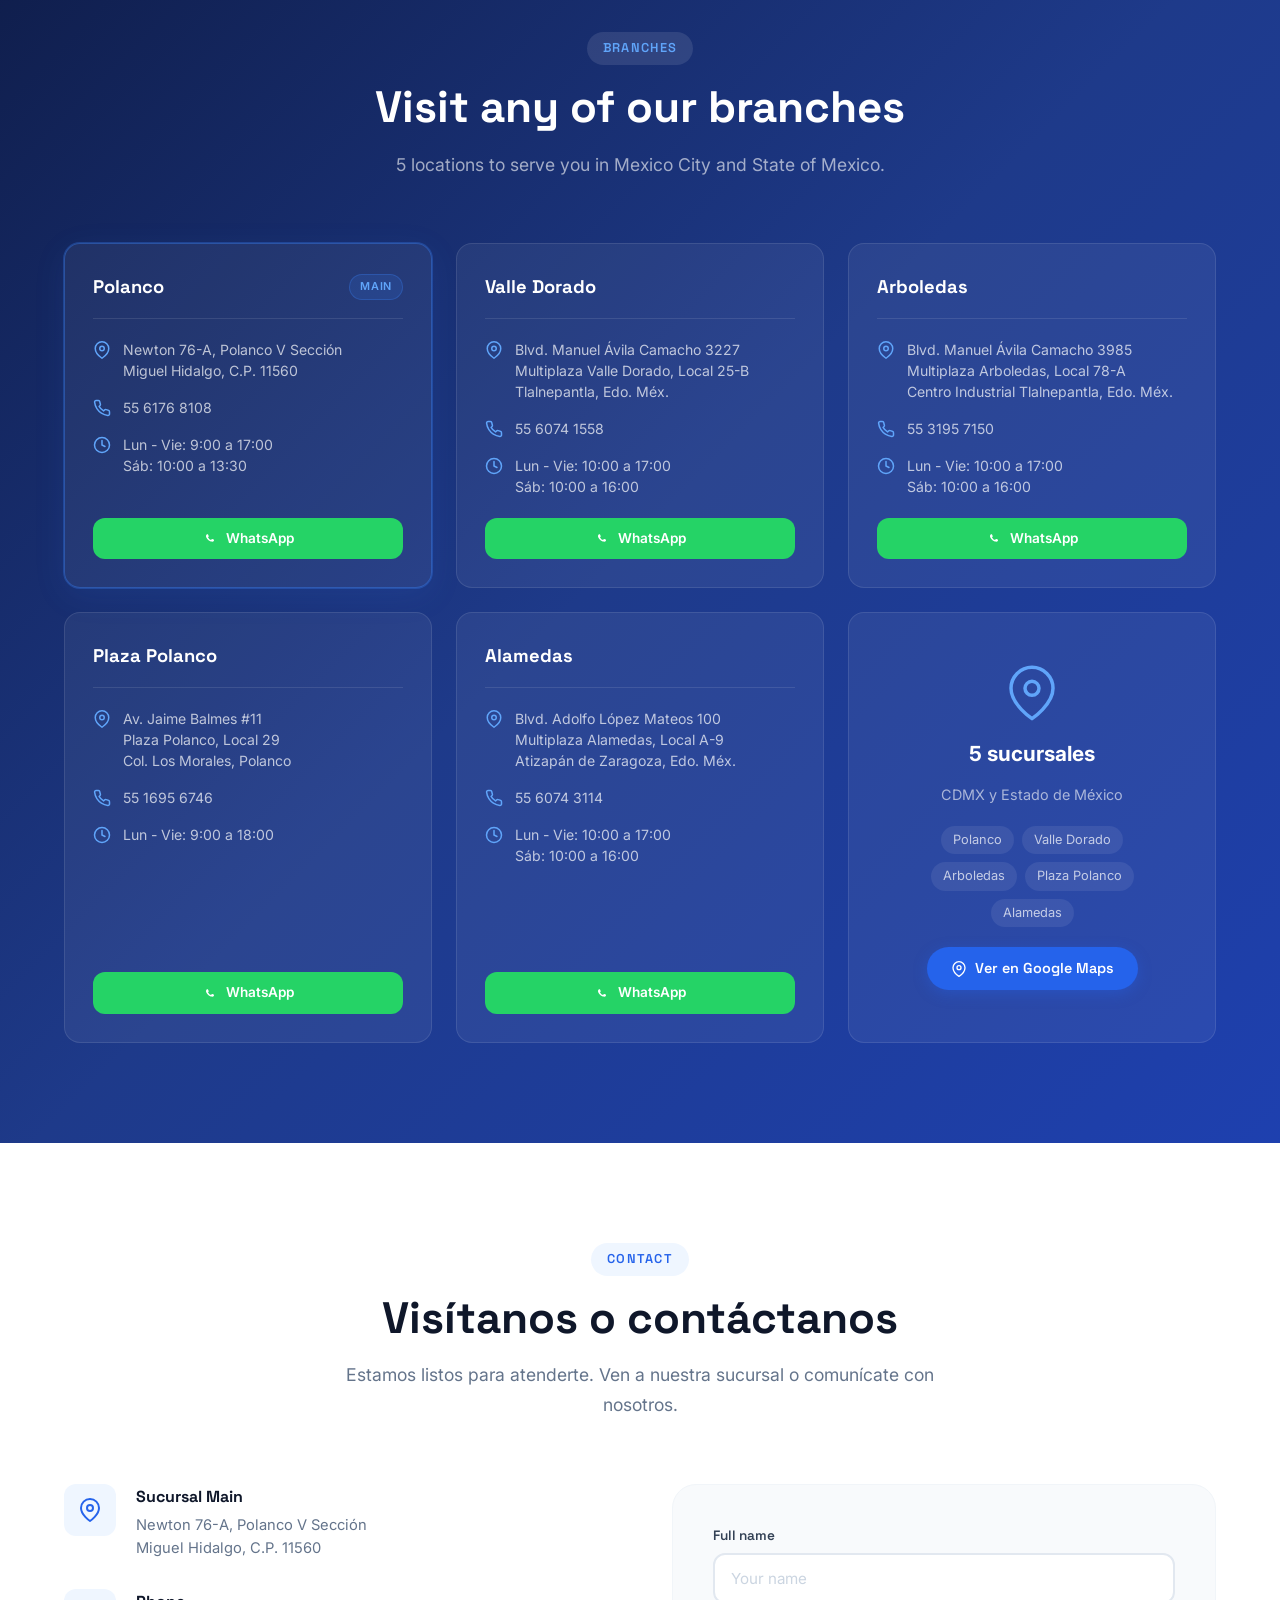
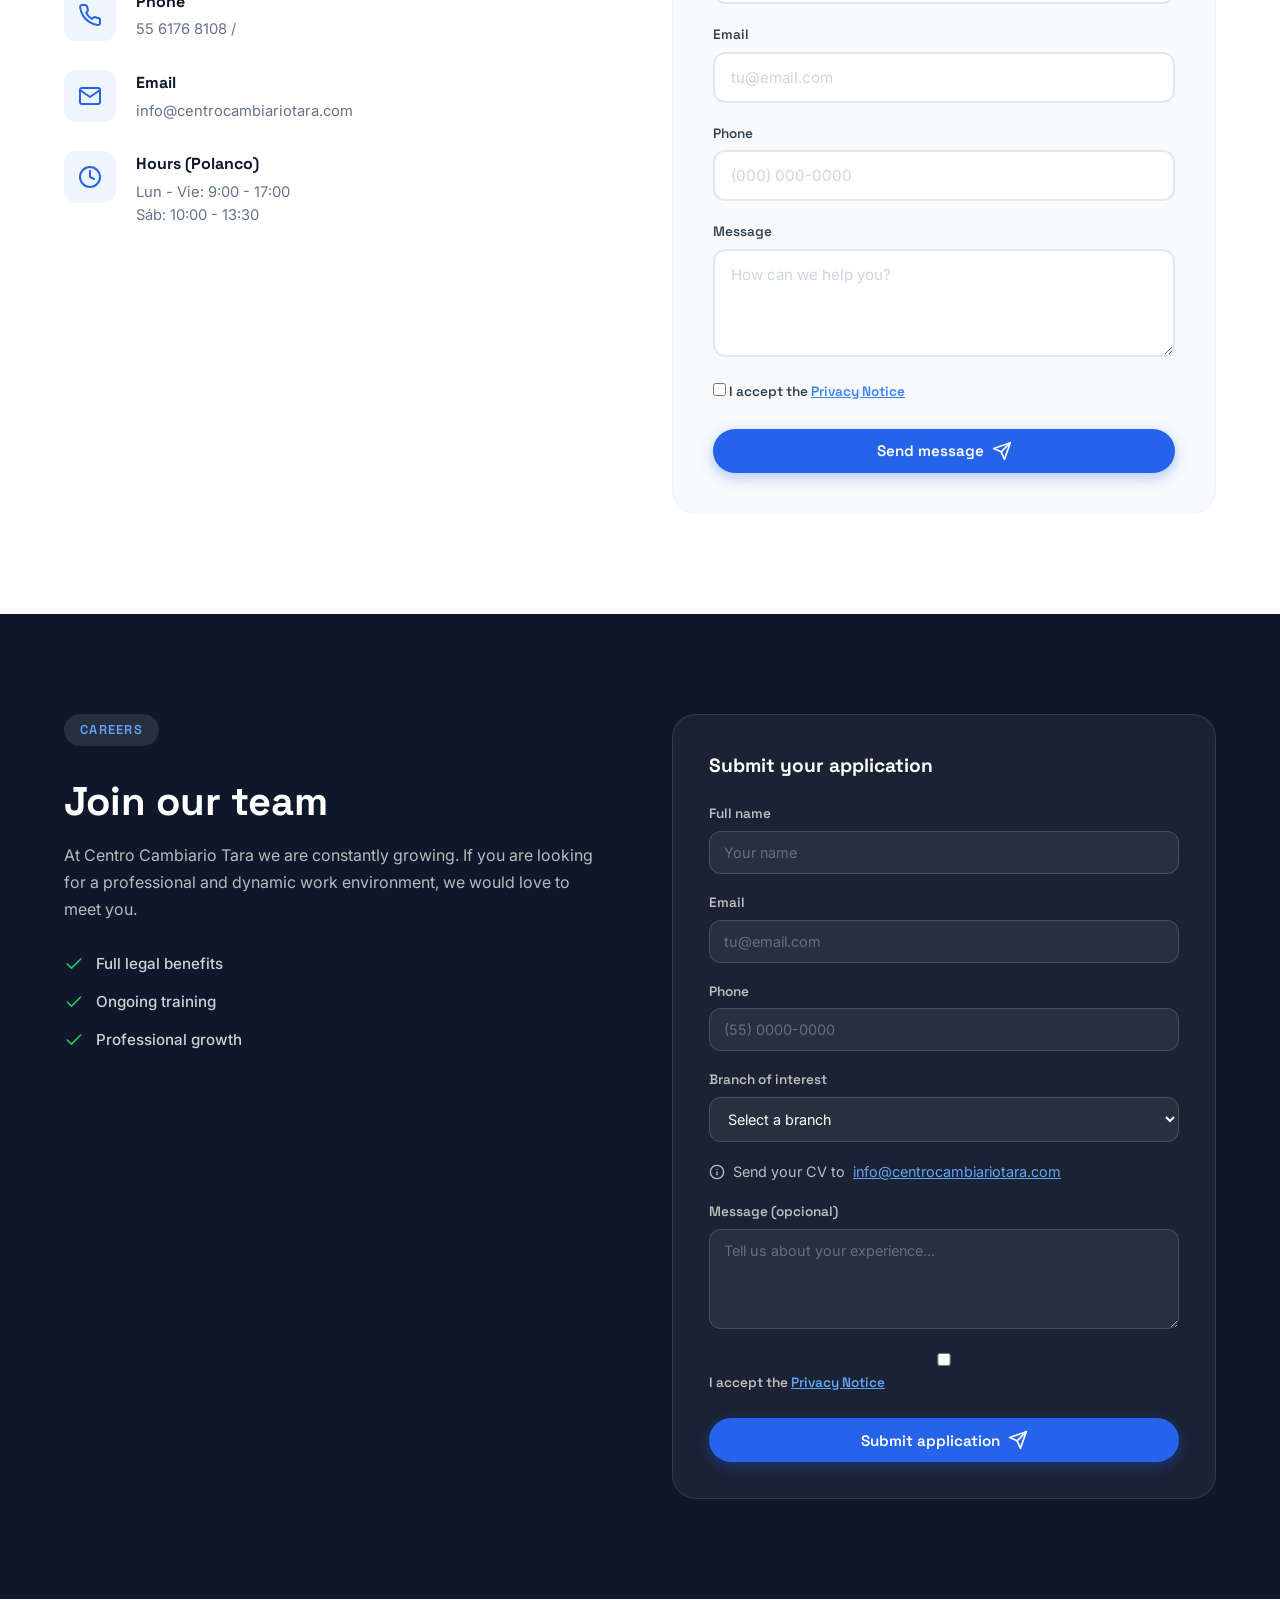
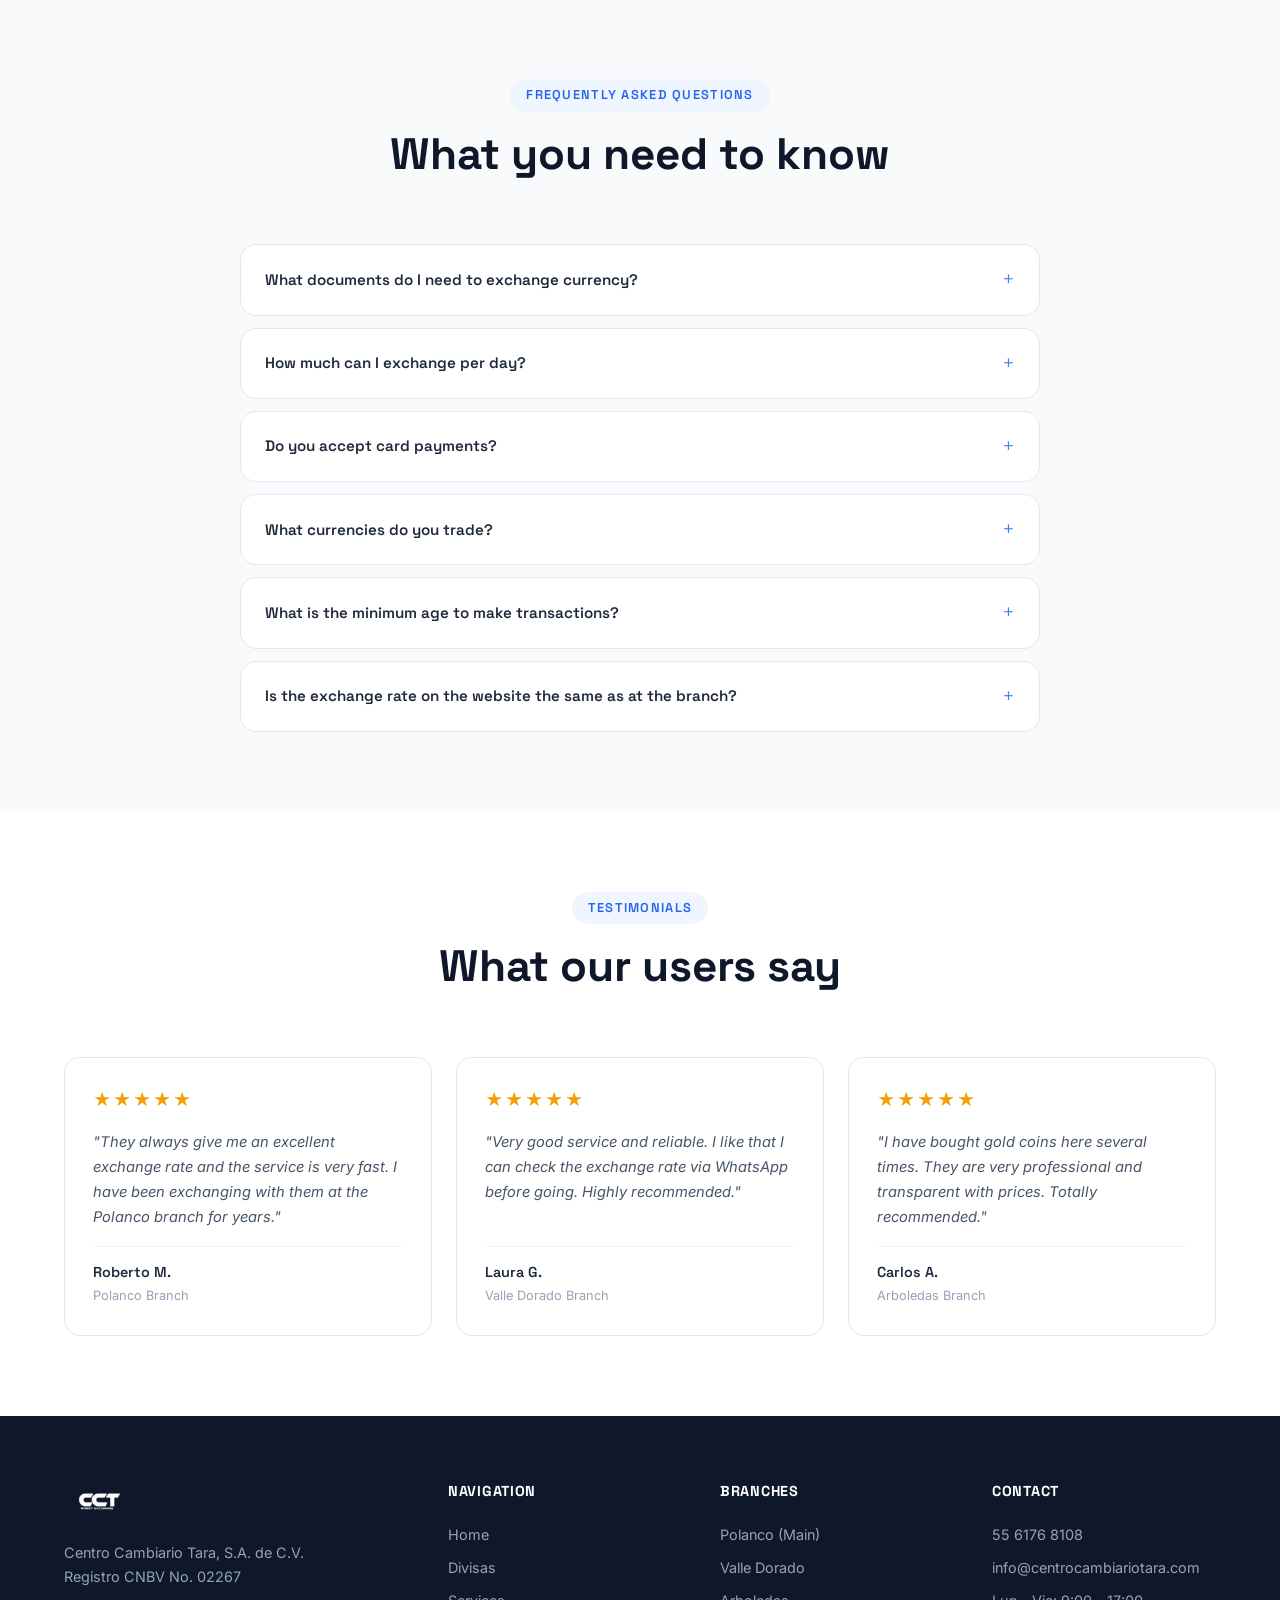
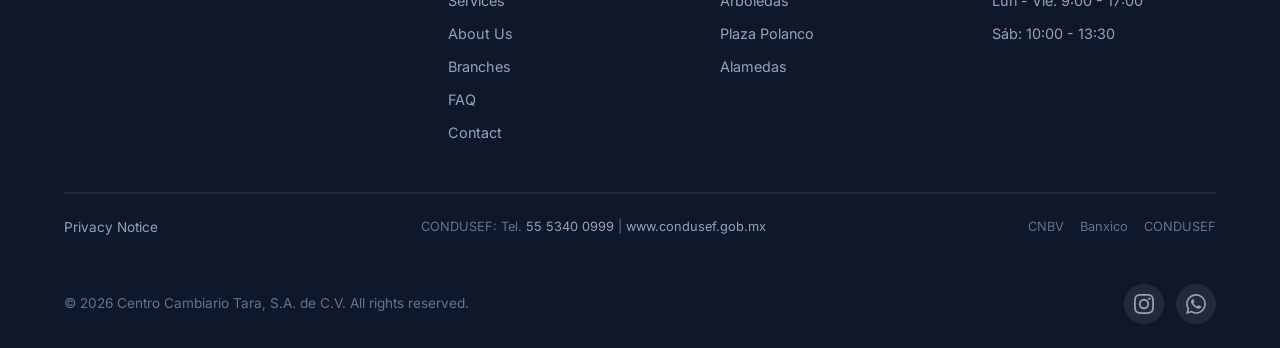
==== commit a03bdaae: "Update logo to new CCT Money Exchange design Replace old logo-tara.jpg with new metallic CCT Money E" ====
--- a/en/index.html
+++ b/en/index.html
@@ -9,7 +9,7 @@
     <meta property="og:description" content="Your trusted currency exchange. Gold and silver coins. 5 branches in Mexico City and State of Mexico.">
     <meta property="og:type" content="website">
     <meta property="og:url" content="https://centrocambiariotara.com/en/">
-    <meta property="og:image" content="https://centrocambiariotara.com/assets/logo-tara.jpg">
+    <meta property="og:image" content="https://centrocambiariotara.com/assets/logo-tara-new.png">
     <meta property="og:locale" content="en_US">
     <meta name="twitter:card" content="summary">
     <meta name="twitter:title" content="Centro Cambiario Tara | Currency Exchange">
@@ -18,8 +18,8 @@
     <link rel="preconnect" href="https://fonts.gstatic.com" crossorigin>
     <link href="https://fonts.googleapis.com/css2?family=Inter:wght@300;400;500;600;700;800;900&family=Space+Grotesk:wght@400;500;600;700&display=swap" rel="stylesheet">
     <link rel="stylesheet" href="../css/styles.css">
-    <link rel="icon" type="image/jpeg" href="../assets/logo-tara.jpg">
-    <link rel="apple-touch-icon" href="../assets/logo-tara.jpg">
+    <link rel="icon" type="image/png" href="../assets/logo-tara-new.png">
+    <link rel="apple-touch-icon" href="../assets/logo-tara-new.png">
     <!-- Google Analytics -->
     <script async src="https://www.googletagmanager.com/gtag/js?id=TU_GA_ID_AQUI"></script>
     <script>
@@ -34,8 +34,8 @@
         "@type": "FinancialService",
         "name": "Centro Cambiario Tara, S.A. de C.V.",
         "url": "https://centrocambiariotara.com",
-        "logo": "https://centrocambiariotara.com/assets/logo-tara.jpg",
-        "image": "https://centrocambiariotara.com/assets/logo-tara.jpg",
+        "logo": "https://centrocambiariotara.com/assets/logo-tara-new.png",
+        "image": "https://centrocambiariotara.com/assets/logo-tara-new.png",
         "description": "Compra y venta de divisas, monedas de oro y plata. 5 sucursales en CDMX y Estado de México. Registro CNBV No. 02267.",
         "telephone": "+525561768108",
         "email": "info@centrocambiariotara.com",
@@ -79,7 +79,7 @@
     <nav class="navbar" id="navbar">
         <div class="container navbar__container">
             <a href="#" class="navbar__logo">
-                <img src="../assets/logo-tara.jpg" alt="Centro Cambiario Tara - CCT Money Exchange" class="navbar__logo-img">
+                <img src="../assets/logo-tara-new.png" alt="Centro Cambiario Tara - CCT Money Exchange" class="navbar__logo-img">
             </a>
             <ul class="navbar__menu" id="navMenu">
                 <li><a href="#inicio" class="navbar__link active">Home</a></li>
@@ -918,7 +918,7 @@
             <div class="footer__top">
                 <div class="footer__brand">
                     <a href="#" class="navbar__logo">
-                        <img src="../assets/logo-tara.jpg" alt="Centro Cambiario Tara - CCT Money Exchange" class="navbar__logo-img navbar__logo-img--footer">
+                        <img src="../assets/logo-tara-new.png" alt="Centro Cambiario Tara - CCT Money Exchange" class="navbar__logo-img navbar__logo-img--footer">
                     </a>
                     <p class="footer__desc">Centro Cambiario Tara, S.A. de C.V.<br>Registro CNBV No. 02267</p>
                 </div>
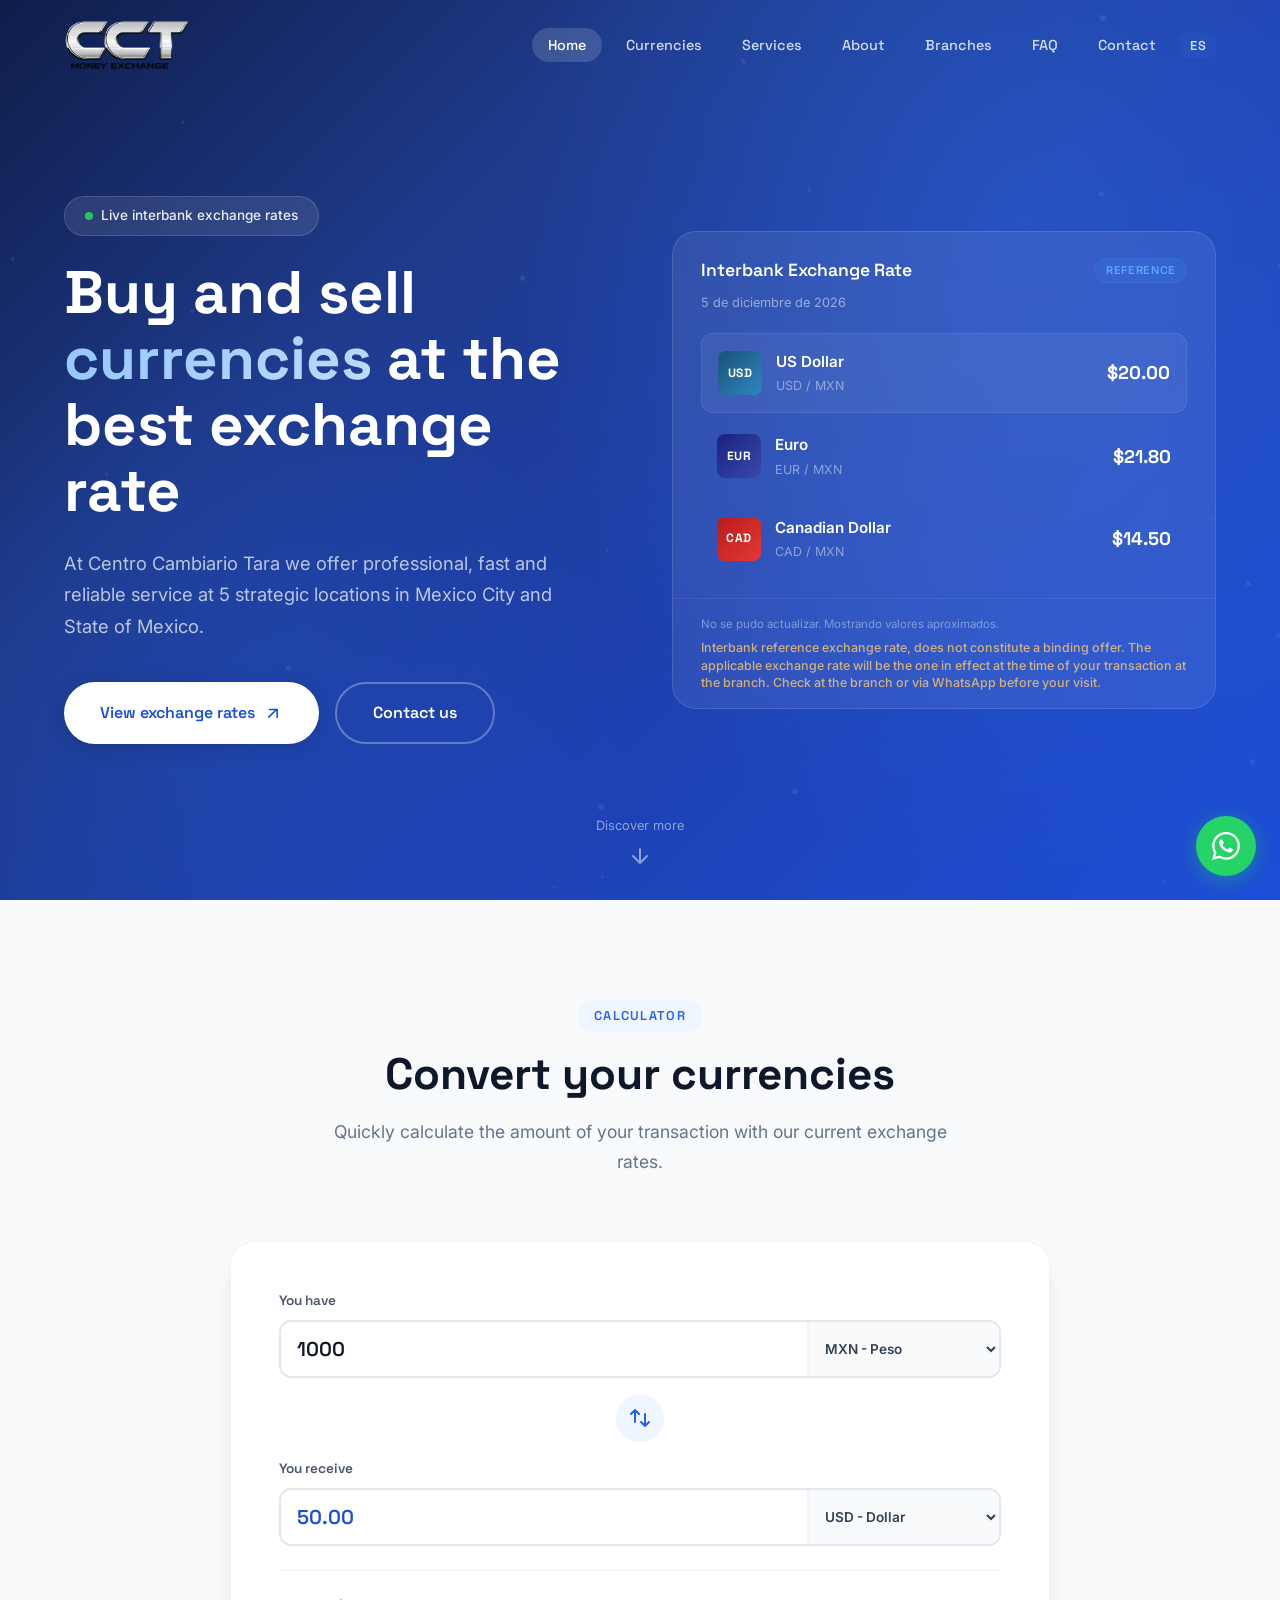
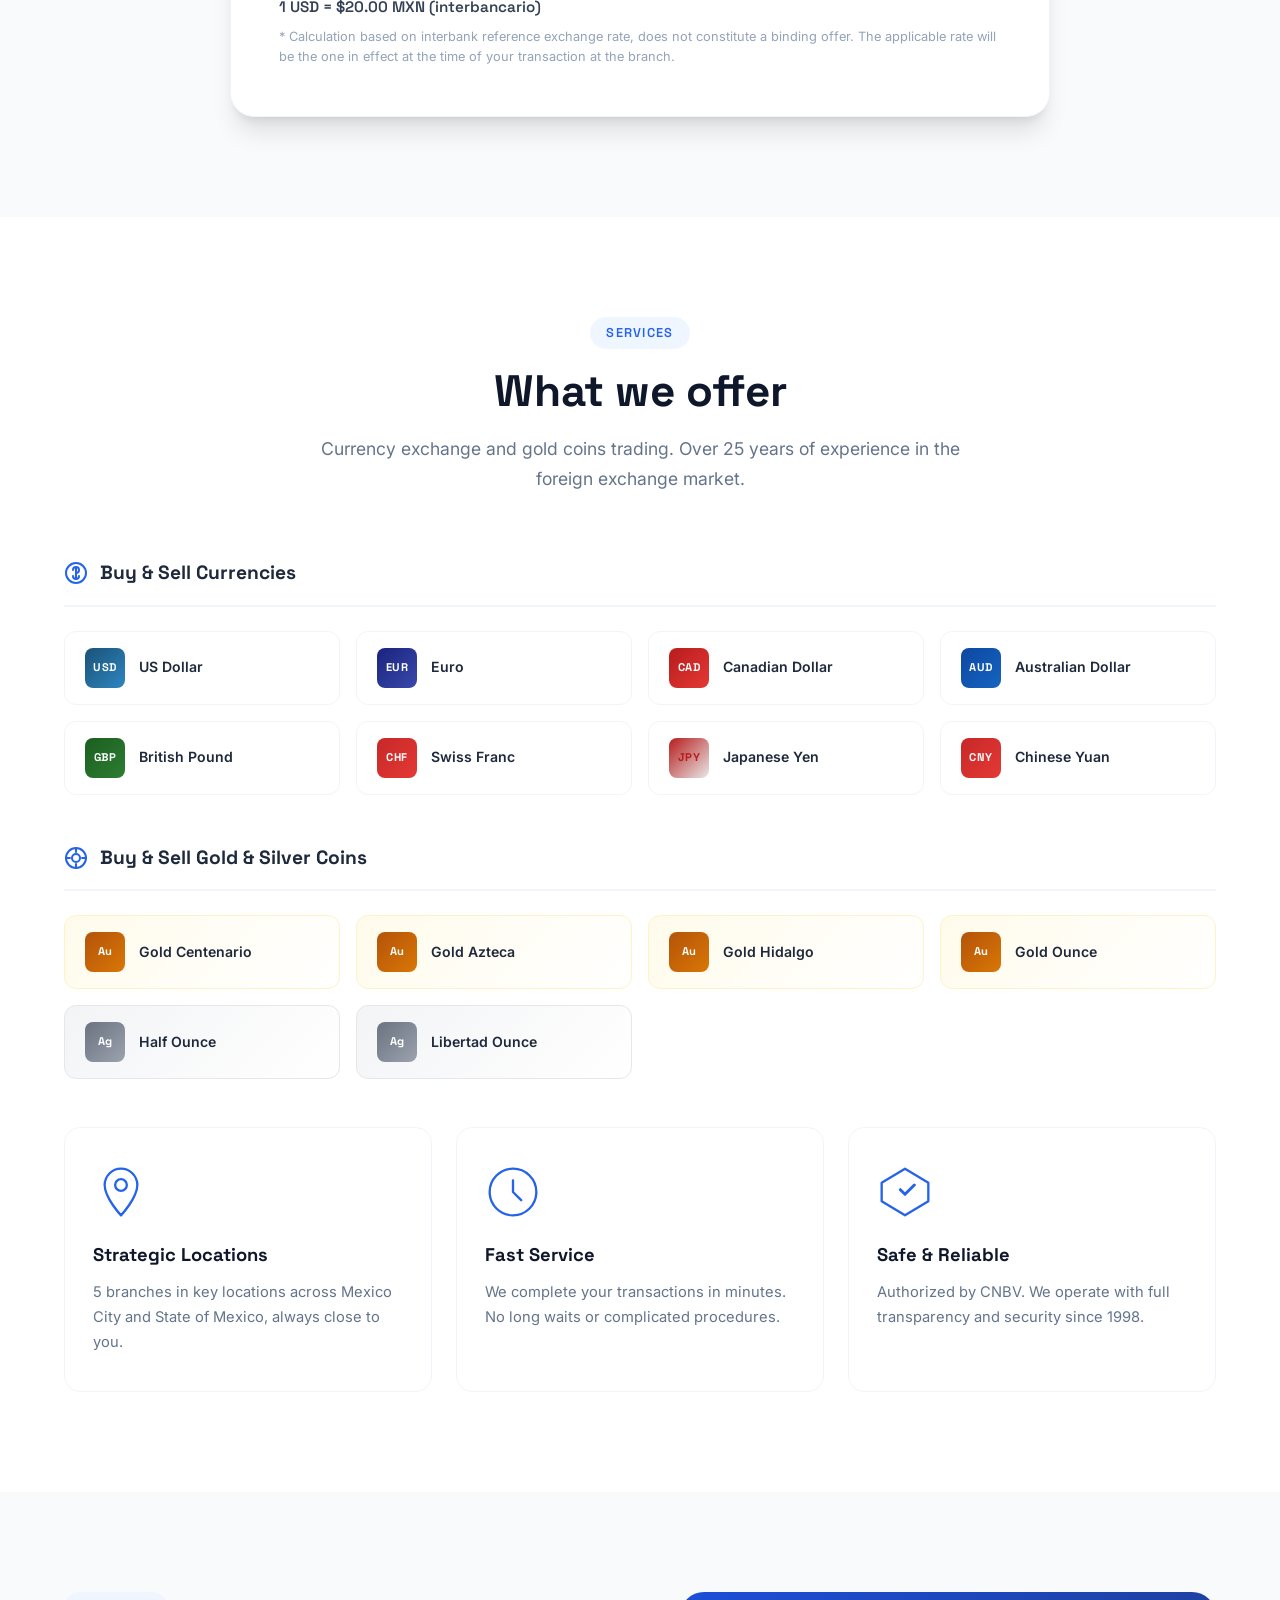
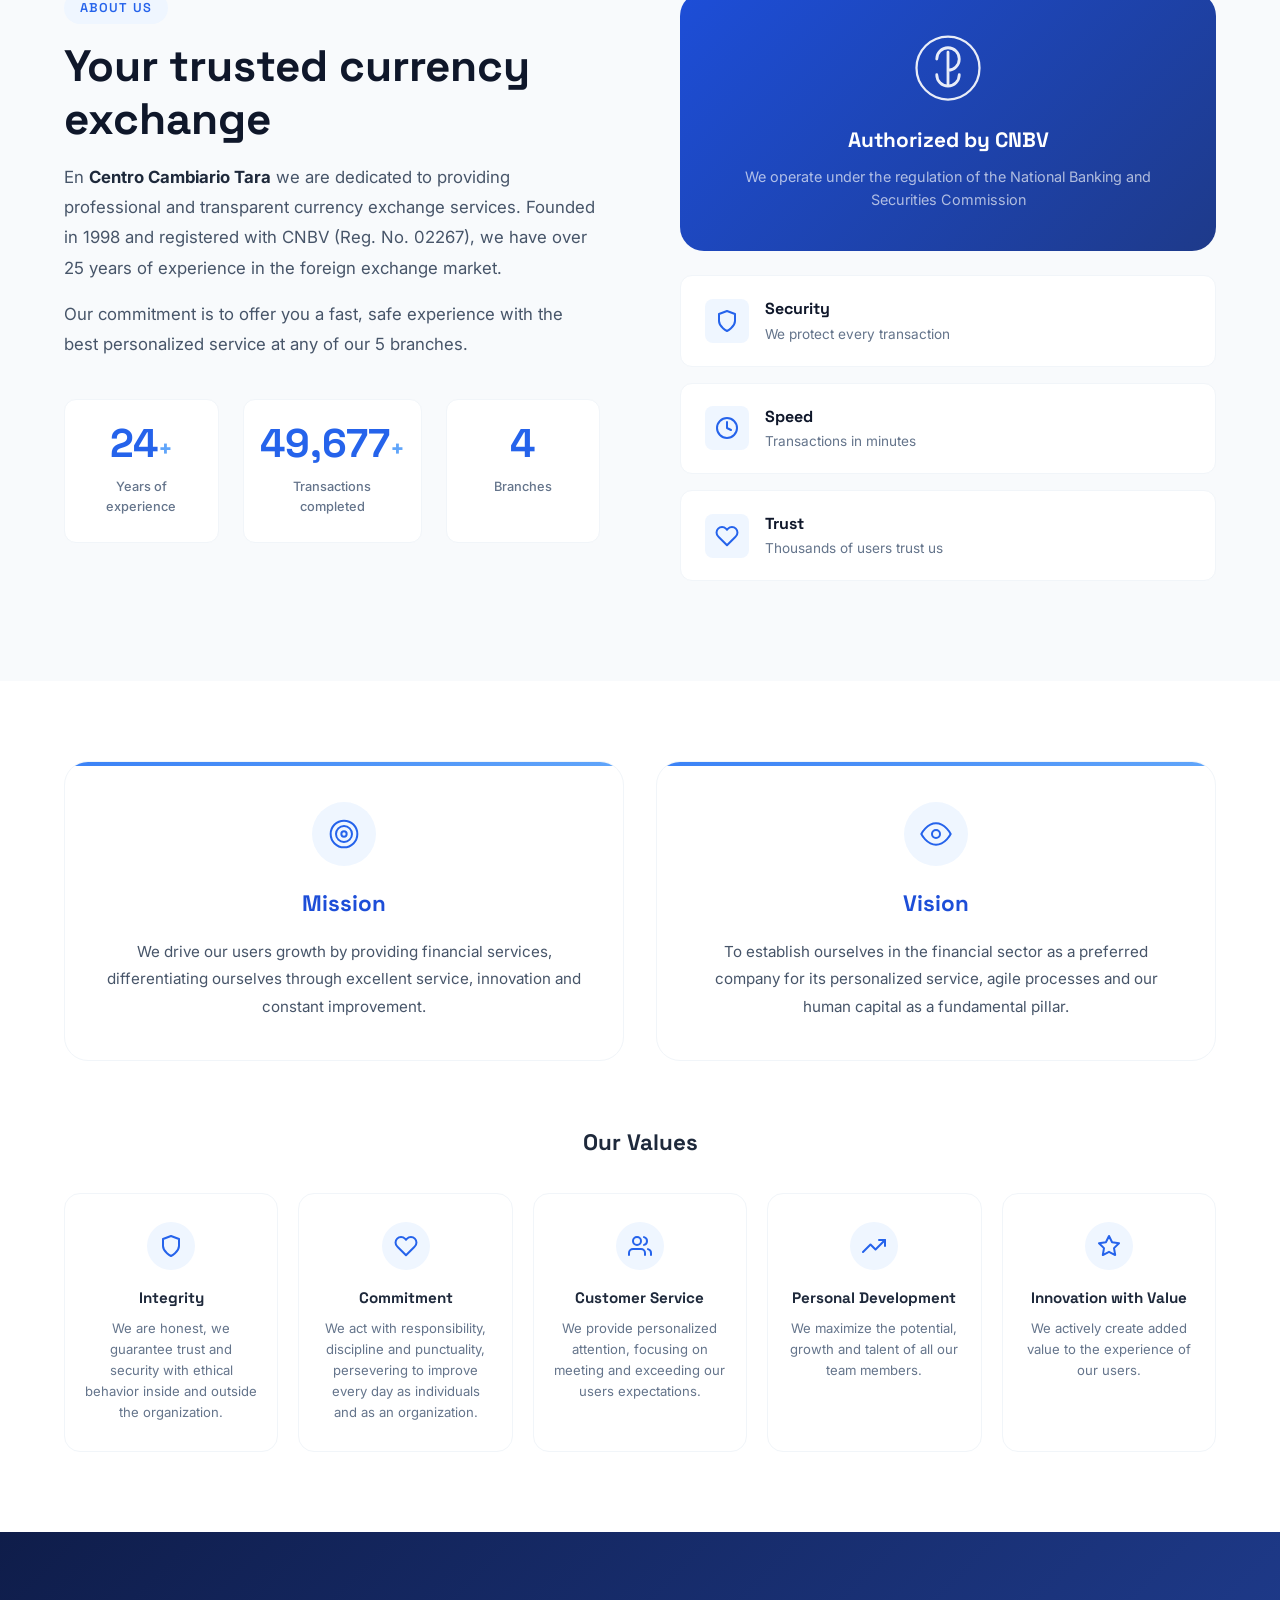
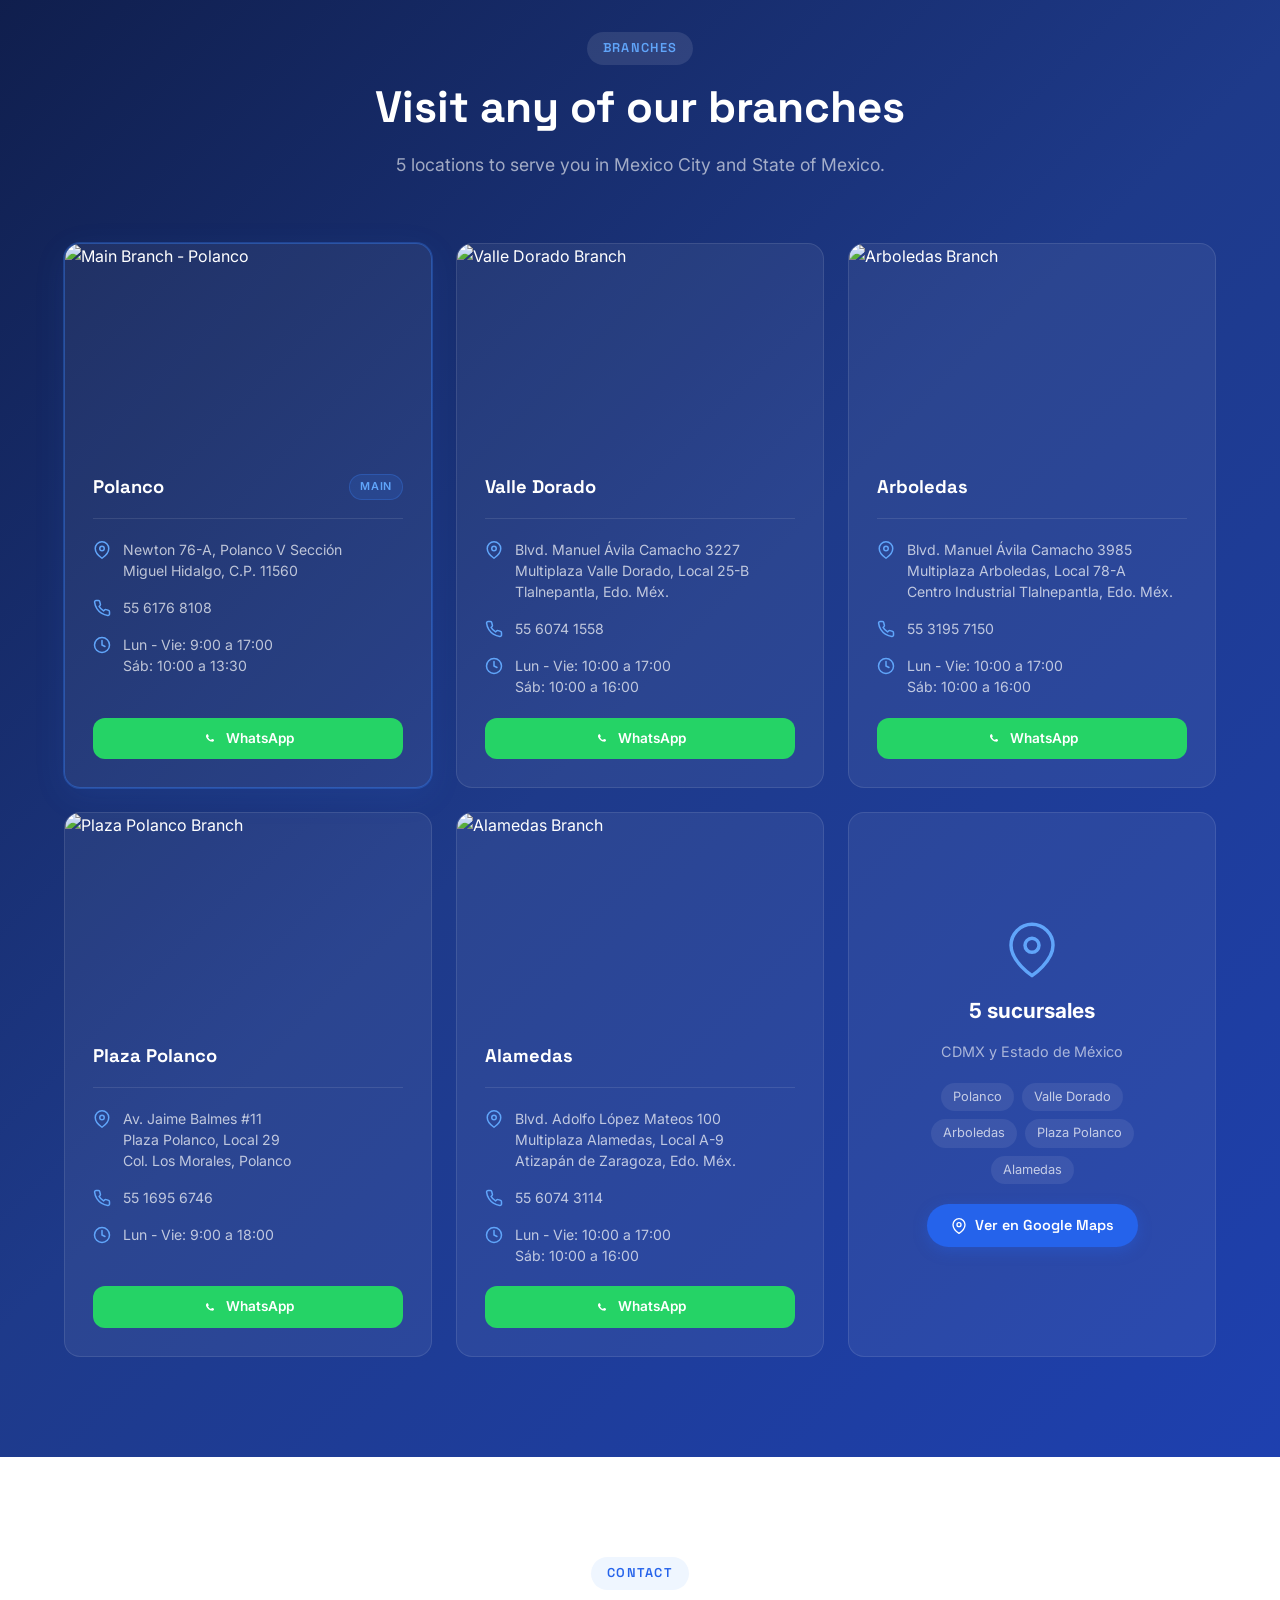
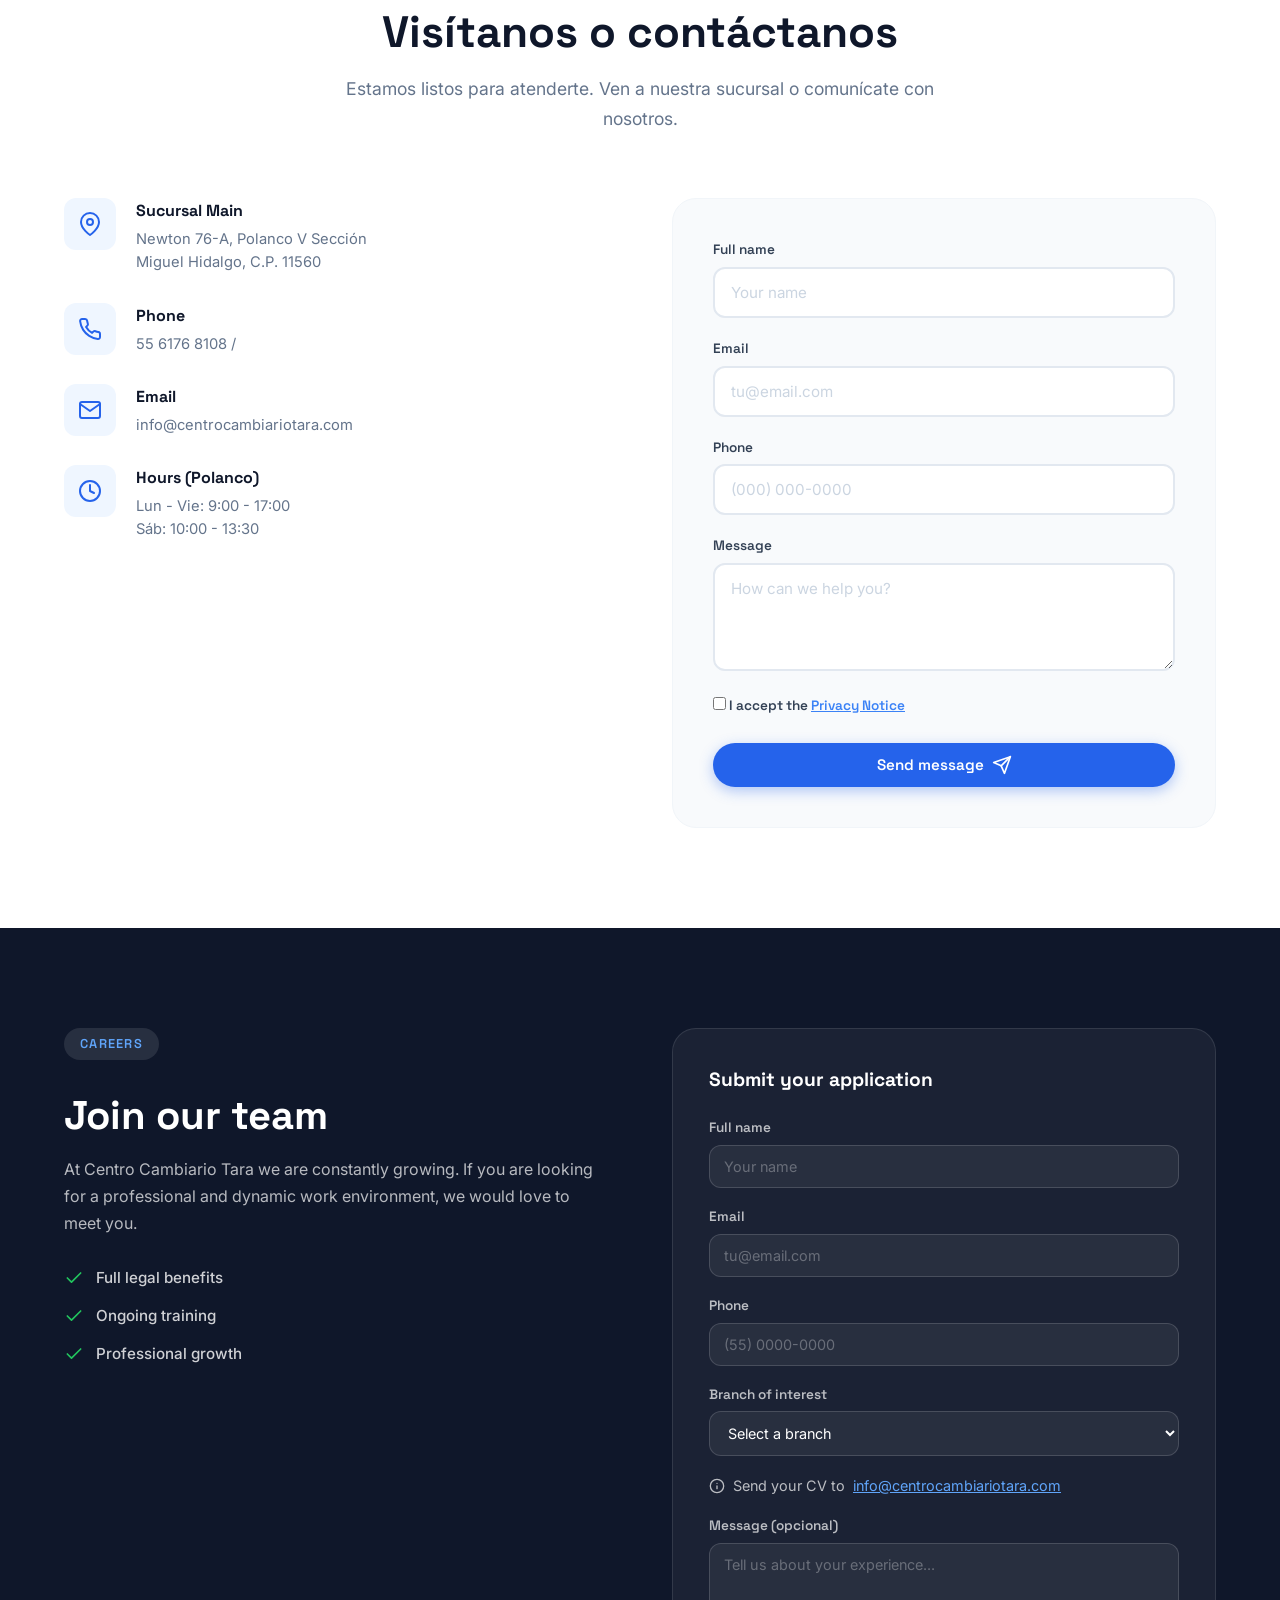
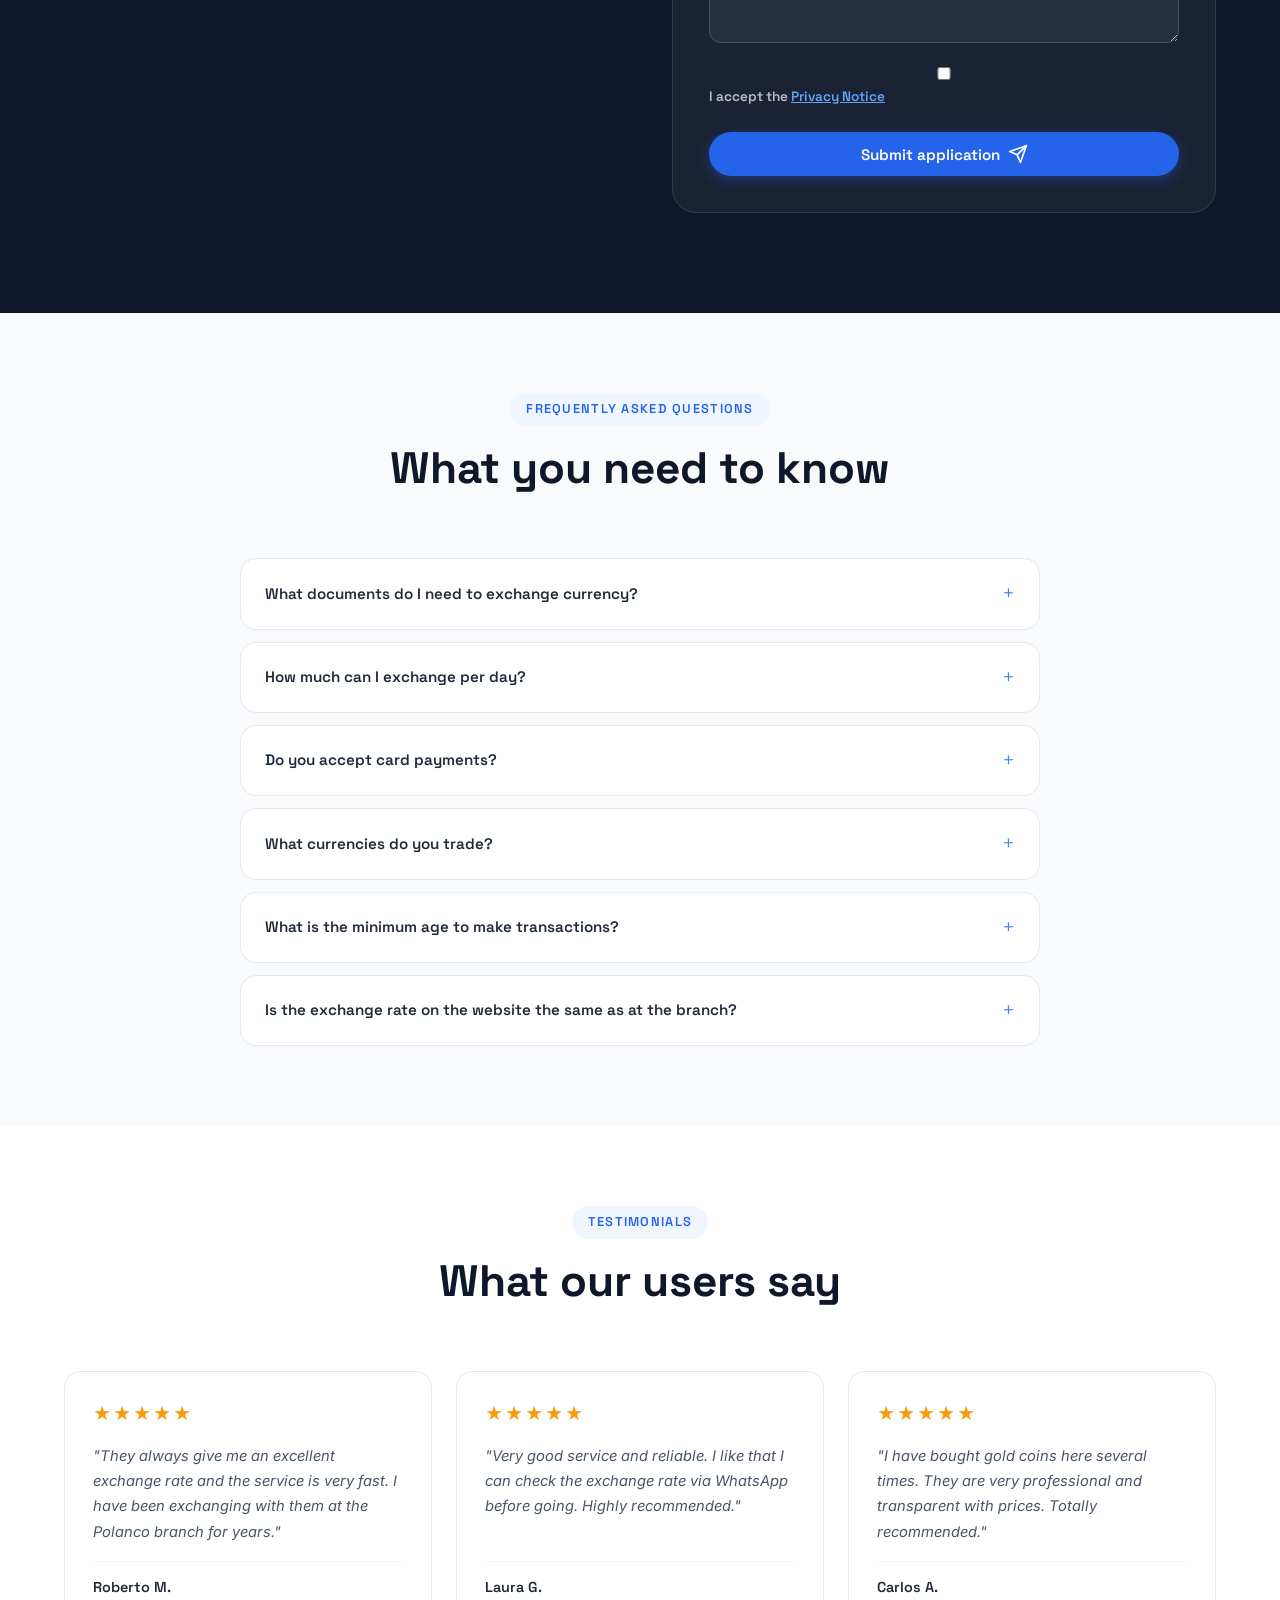
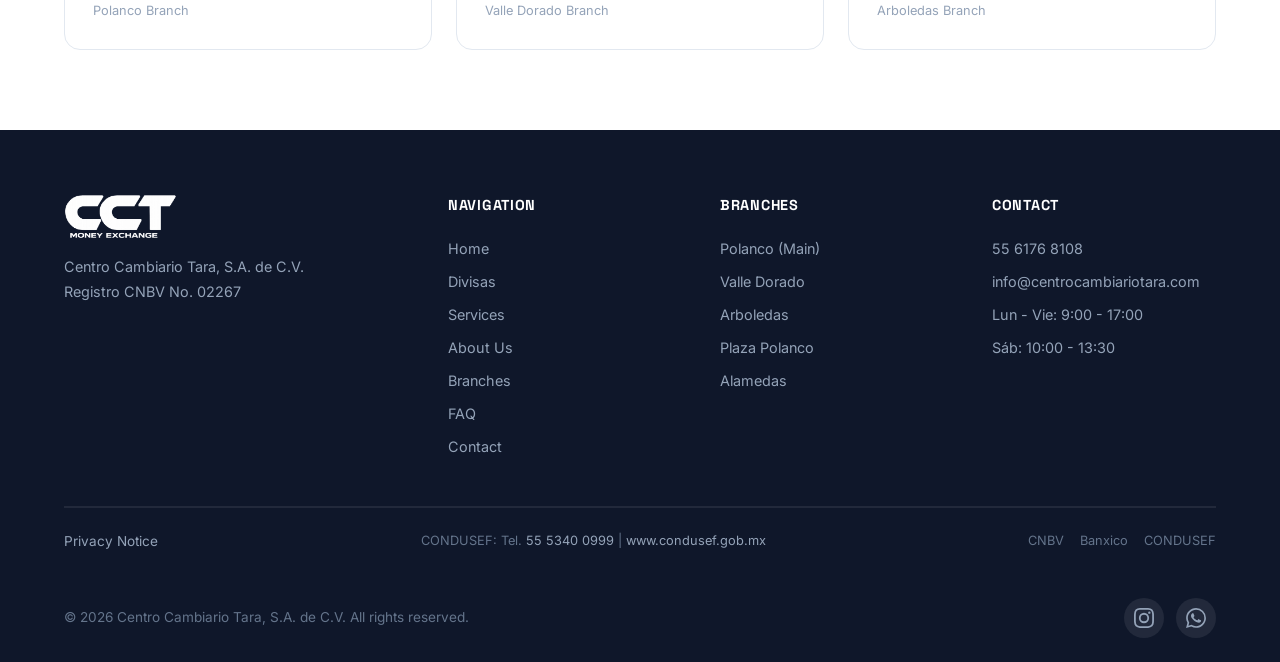
==== commit af0f48fd: "Add branch photos to sucursales cards - Add image slot at top of each branch card with hover zoom ef" ====
--- a/en/index.html
+++ b/en/index.html
@@ -508,6 +508,10 @@
             <div class="branches__grid">
                 <!-- Polanco -->
                 <div class="branch-card branch-card--featured">
+                    <div class="branch-card__image">
+                        <img src="../assets/sucursal-matriz.jpg" alt="Main Branch - Polanco" loading="lazy">
+                    </div>
+                    <div class="branch-card__content">
                     <div class="branch-card__header">
                         <h3 class="branch-card__name">Polanco</h3>
                         <span class="branch-card__badge">Main</span>
@@ -530,9 +534,14 @@
                         <svg width="16" height="16" viewBox="0 0 24 24" fill="currentColor"><path d="M17.472 14.382c-.297-.149-1.758-.867-2.03-.967-.273-.099-.471-.148-.67.15-.197.297-.767.966-.94 1.164-.173.199-.347.223-.644.075-.297-.15-1.255-.463-2.39-1.475-.883-.788-1.48-1.761-1.653-2.059-.173-.297-.018-.458.13-.606.134-.133.298-.347.446-.52.149-.174.198-.298.298-.497.099-.198.05-.371-.025-.52-.075-.149-.669-1.612-.916-2.207-.242-.579-.487-.5-.669-.51-.173-.008-.371-.01-.57-.01-.198 0-.52.074-.792.372-.272.297-1.04 1.016-1.04 2.479 0 1.462 1.065 2.875 1.213 3.074.149.198 2.096 3.2 5.077 4.487.709.306 1.262.489 1.694.625.712.227 1.36.195 1.871.118.571-.085 1.758-.719 2.006-1.413.248-.694.248-1.289.173-1.413-.074-.124-.272-.198-.57-.347z"/></svg>
                         WhatsApp
                     </a>
+                    </div>
                 </div>
                 <!-- Valle Dorado -->
                 <div class="branch-card">
+                    <div class="branch-card__image">
+                        <img src="../assets/sucursal-valle.jpg" alt="Valle Dorado Branch" loading="lazy">
+                    </div>
+                    <div class="branch-card__content">
                     <div class="branch-card__header">
                         <h3 class="branch-card__name">Valle Dorado</h3>
                     </div>
@@ -554,9 +563,14 @@
                         <svg width="16" height="16" viewBox="0 0 24 24" fill="currentColor"><path d="M17.472 14.382c-.297-.149-1.758-.867-2.03-.967-.273-.099-.471-.148-.67.15-.197.297-.767.966-.94 1.164-.173.199-.347.223-.644.075-.297-.15-1.255-.463-2.39-1.475-.883-.788-1.48-1.761-1.653-2.059-.173-.297-.018-.458.13-.606.134-.133.298-.347.446-.52.149-.174.198-.298.298-.497.099-.198.05-.371-.025-.52-.075-.149-.669-1.612-.916-2.207-.242-.579-.487-.5-.669-.51-.173-.008-.371-.01-.57-.01-.198 0-.52.074-.792.372-.272.297-1.04 1.016-1.04 2.479 0 1.462 1.065 2.875 1.213 3.074.149.198 2.096 3.2 5.077 4.487.709.306 1.262.489 1.694.625.712.227 1.36.195 1.871.118.571-.085 1.758-.719 2.006-1.413.248-.694.248-1.289.173-1.413-.074-.124-.272-.198-.57-.347z"/></svg>
                         WhatsApp
                     </a>
+                    </div>
                 </div>
                 <!-- Arboledas -->
                 <div class="branch-card">
+                    <div class="branch-card__image">
+                        <img src="../assets/sucursal-arboledas.jpg" alt="Arboledas Branch" loading="lazy">
+                    </div>
+                    <div class="branch-card__content">
                     <div class="branch-card__header">
                         <h3 class="branch-card__name">Arboledas</h3>
                     </div>
@@ -578,9 +592,14 @@
                         <svg width="16" height="16" viewBox="0 0 24 24" fill="currentColor"><path d="M17.472 14.382c-.297-.149-1.758-.867-2.03-.967-.273-.099-.471-.148-.67.15-.197.297-.767.966-.94 1.164-.173.199-.347.223-.644.075-.297-.15-1.255-.463-2.39-1.475-.883-.788-1.48-1.761-1.653-2.059-.173-.297-.018-.458.13-.606.134-.133.298-.347.446-.52.149-.174.198-.298.298-.497.099-.198.05-.371-.025-.52-.075-.149-.669-1.612-.916-2.207-.242-.579-.487-.5-.669-.51-.173-.008-.371-.01-.57-.01-.198 0-.52.074-.792.372-.272.297-1.04 1.016-1.04 2.479 0 1.462 1.065 2.875 1.213 3.074.149.198 2.096 3.2 5.077 4.487.709.306 1.262.489 1.694.625.712.227 1.36.195 1.871.118.571-.085 1.758-.719 2.006-1.413.248-.694.248-1.289.173-1.413-.074-.124-.272-.198-.57-.347z"/></svg>
                         WhatsApp
                     </a>
+                    </div>
                 </div>
                 <!-- Plaza Polanco -->
                 <div class="branch-card">
+                    <div class="branch-card__image">
+                        <img src="../assets/sucursal-polanco.jpg" alt="Plaza Polanco Branch" loading="lazy">
+                    </div>
+                    <div class="branch-card__content">
                     <div class="branch-card__header">
                         <h3 class="branch-card__name">Plaza Polanco</h3>
                     </div>
@@ -602,9 +621,14 @@
                         <svg width="16" height="16" viewBox="0 0 24 24" fill="currentColor"><path d="M17.472 14.382c-.297-.149-1.758-.867-2.03-.967-.273-.099-.471-.148-.67.15-.197.297-.767.966-.94 1.164-.173.199-.347.223-.644.075-.297-.15-1.255-.463-2.39-1.475-.883-.788-1.48-1.761-1.653-2.059-.173-.297-.018-.458.13-.606.134-.133.298-.347.446-.52.149-.174.198-.298.298-.497.099-.198.05-.371-.025-.52-.075-.149-.669-1.612-.916-2.207-.242-.579-.487-.5-.669-.51-.173-.008-.371-.01-.57-.01-.198 0-.52.074-.792.372-.272.297-1.04 1.016-1.04 2.479 0 1.462 1.065 2.875 1.213 3.074.149.198 2.096 3.2 5.077 4.487.709.306 1.262.489 1.694.625.712.227 1.36.195 1.871.118.571-.085 1.758-.719 2.006-1.413.248-.694.248-1.289.173-1.413-.074-.124-.272-.198-.57-.347z"/></svg>
                         WhatsApp
                     </a>
+                    </div>
                 </div>
                 <!-- Alamedas -->
                 <div class="branch-card">
+                    <div class="branch-card__image">
+                        <img src="../assets/sucursal-alamedas.jpg" alt="Alamedas Branch" loading="lazy">
+                    </div>
+                    <div class="branch-card__content">
                     <div class="branch-card__header">
                         <h3 class="branch-card__name">Alamedas</h3>
                     </div>
@@ -626,6 +650,7 @@
                         <svg width="16" height="16" viewBox="0 0 24 24" fill="currentColor"><path d="M17.472 14.382c-.297-.149-1.758-.867-2.03-.967-.273-.099-.471-.148-.67.15-.197.297-.767.966-.94 1.164-.173.199-.347.223-.644.075-.297-.15-1.255-.463-2.39-1.475-.883-.788-1.48-1.761-1.653-2.059-.173-.297-.018-.458.13-.606.134-.133.298-.347.446-.52.149-.174.198-.298.298-.497.099-.198.05-.371-.025-.52-.075-.149-.669-1.612-.916-2.207-.242-.579-.487-.5-.669-.51-.173-.008-.371-.01-.57-.01-.198 0-.52.074-.792.372-.272.297-1.04 1.016-1.04 2.479 0 1.462 1.065 2.875 1.213 3.074.149.198 2.096 3.2 5.077 4.487.709.306 1.262.489 1.694.625.712.227 1.36.195 1.871.118.571-.085 1.758-.719 2.006-1.413.248-.694.248-1.289.173-1.413-.074-.124-.272-.198-.57-.347z"/></svg>
                         WhatsApp
                     </a>
+                    </div>
                 </div>
                 <!-- Mapa -->
                 <div class="branch-card branch-card--map">
--- a/css/styles.css
+++ b/css/styles.css
@@ -1303,10 +1303,35 @@
     background: rgba(255, 255, 255, 0.06);
     border: 1px solid rgba(255, 255, 255, 0.1);
     border-radius: var(--radius-lg);
-    padding: 28px;
+    padding: 0;
     display: flex;
     flex-direction: column;
     transition: transform var(--transition-fast), box-shadow var(--transition-fast);
+    overflow: hidden;
+}
+
+.branch-card__image {
+    width: 100%;
+    height: 200px;
+    overflow: hidden;
+}
+
+.branch-card__image img {
+    width: 100%;
+    height: 100%;
+    object-fit: cover;
+    transition: transform 0.4s ease;
+}
+
+.branch-card:hover .branch-card__image img {
+    transform: scale(1.05);
+}
+
+.branch-card__content {
+    padding: 28px;
+    display: flex;
+    flex-direction: column;
+    flex: 1;
 }
 
 .branch-card:hover {
@@ -1325,6 +1350,7 @@
     align-items: center;
     justify-content: center;
     min-height: 300px;
+    padding: 28px;
 }
 
 .branch-card__map-content {
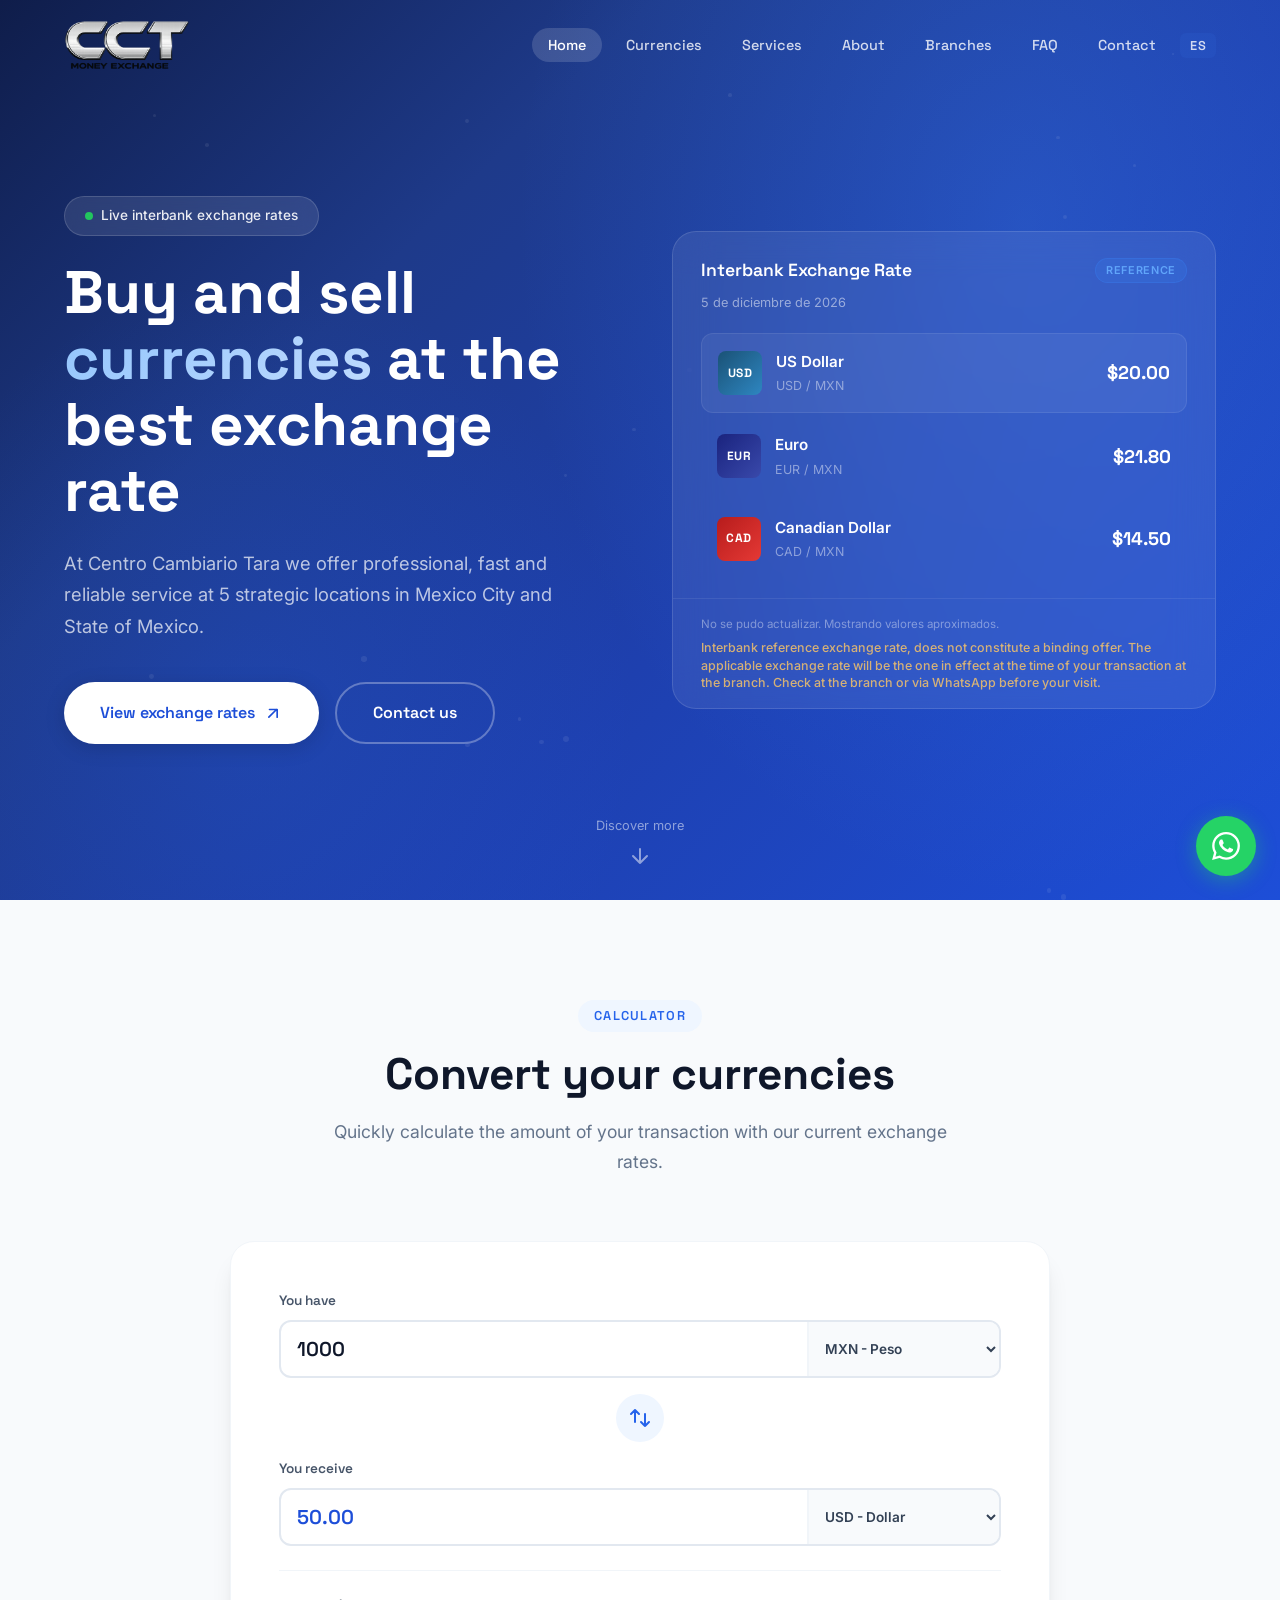
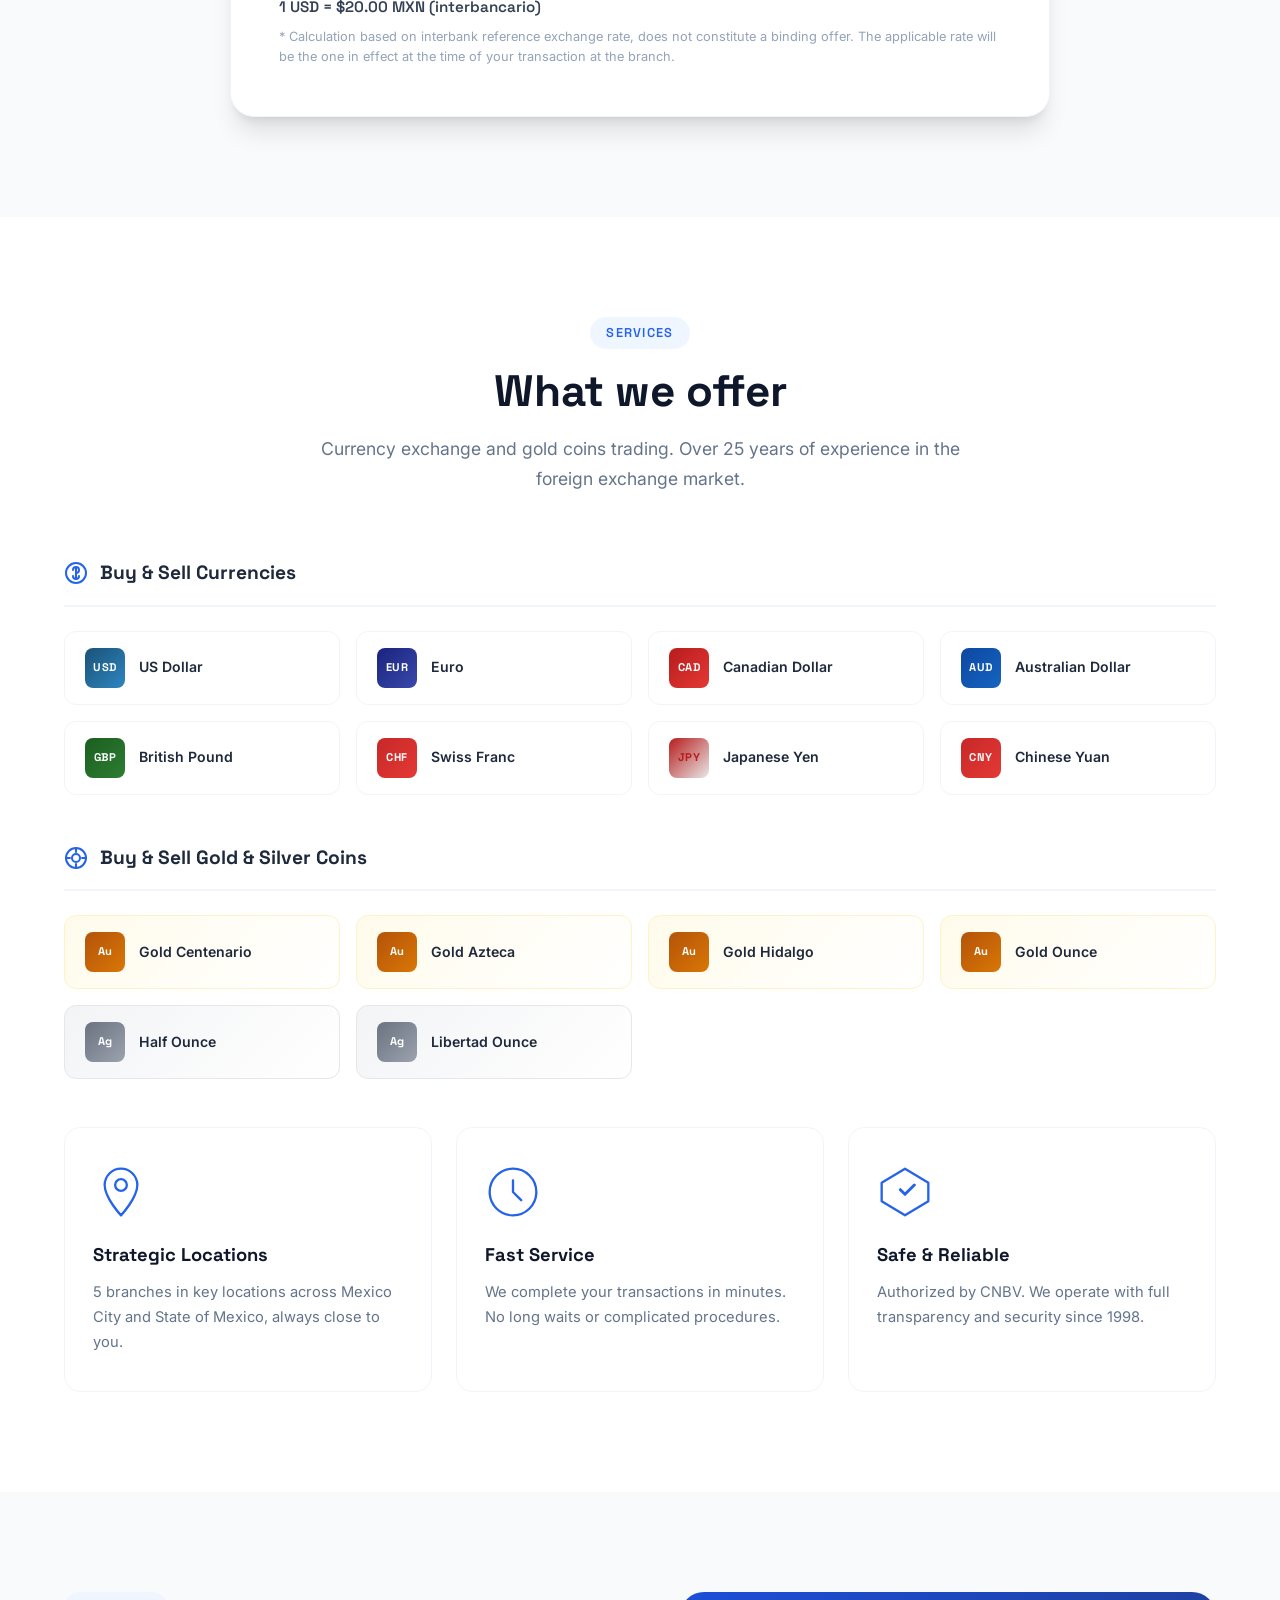
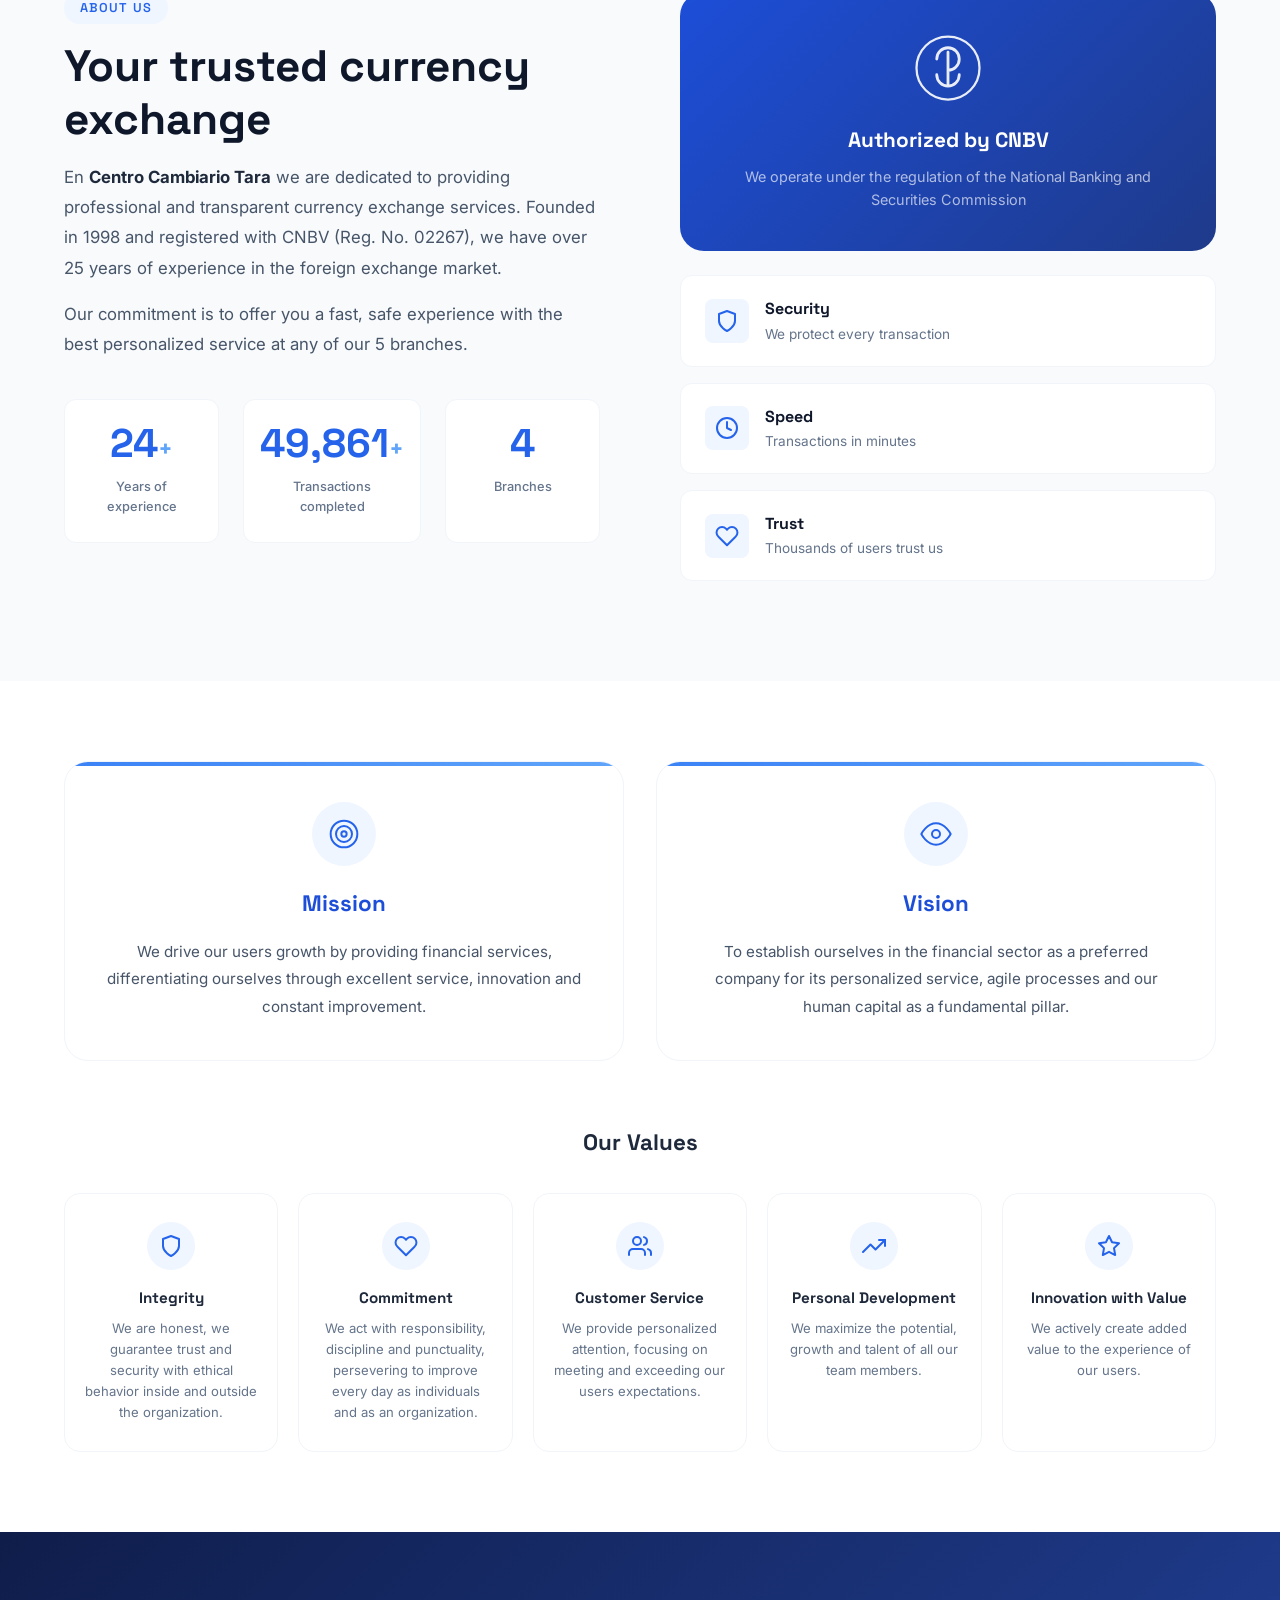
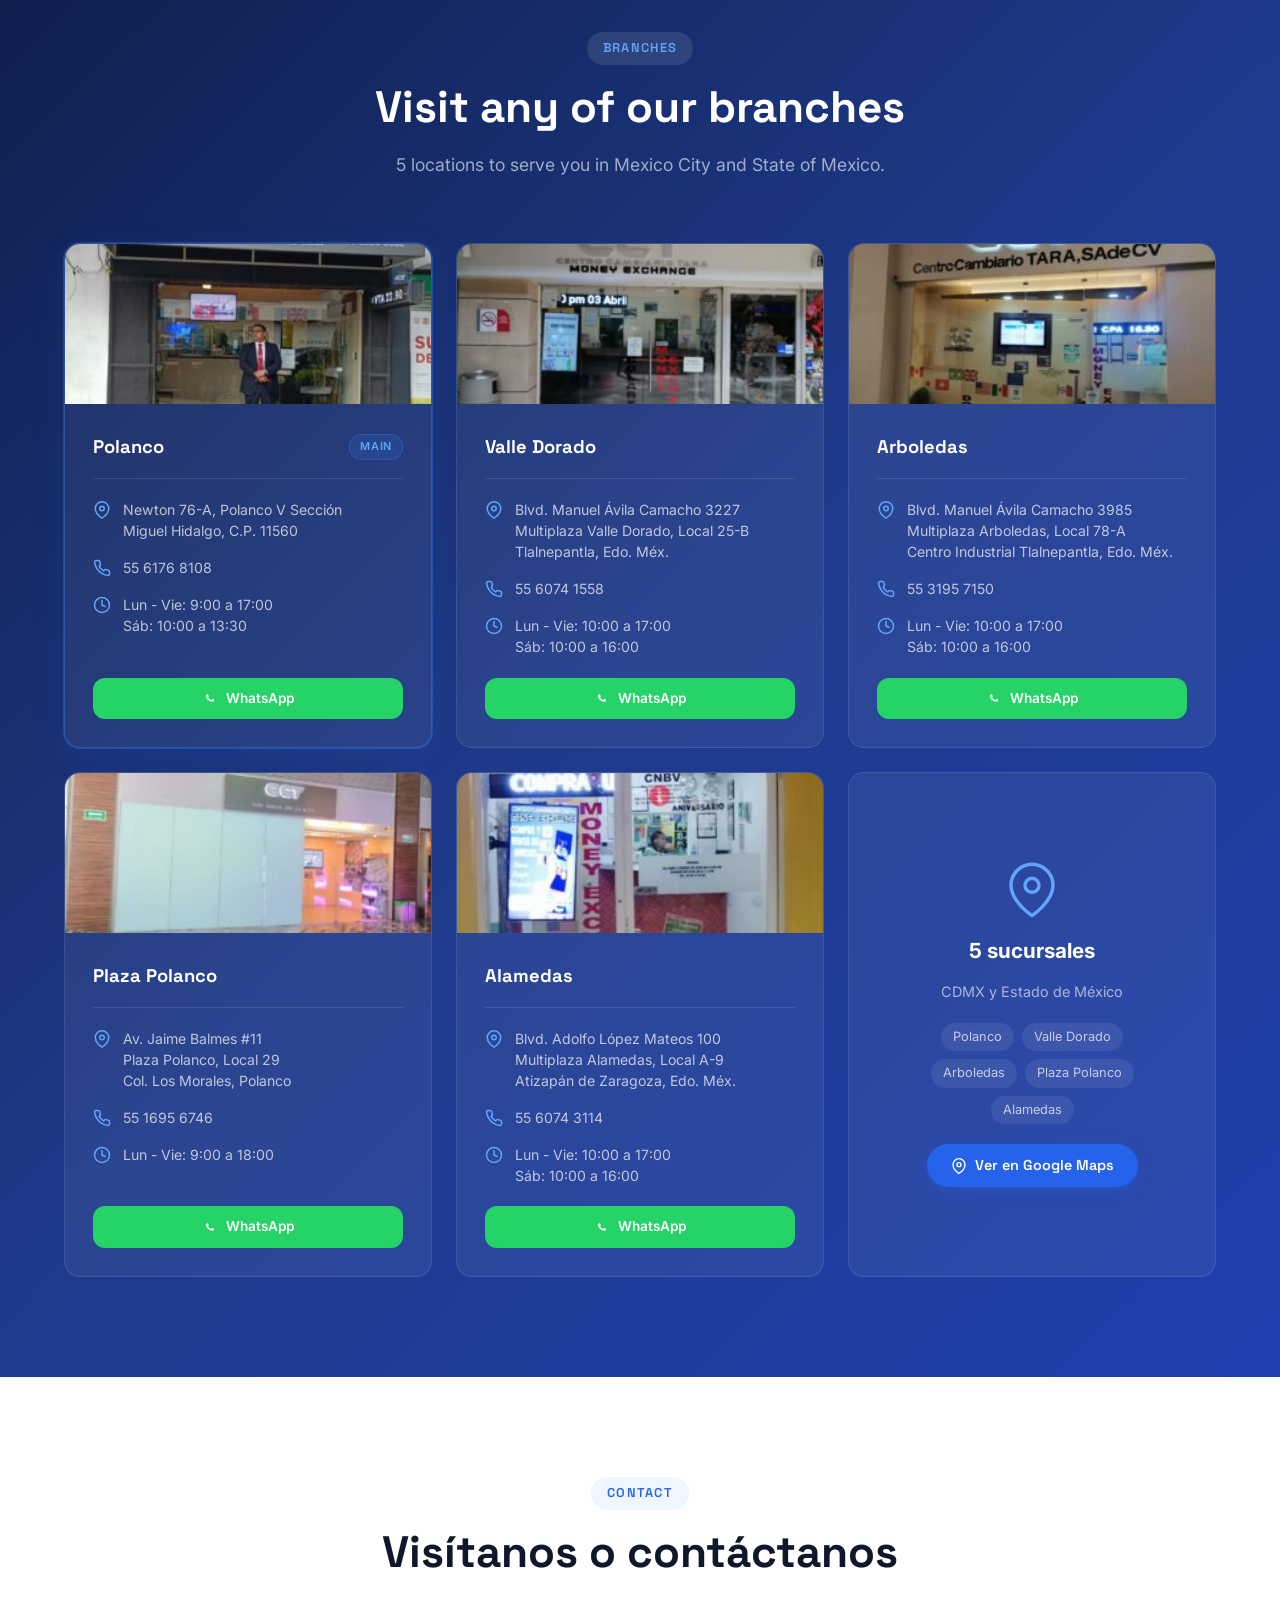
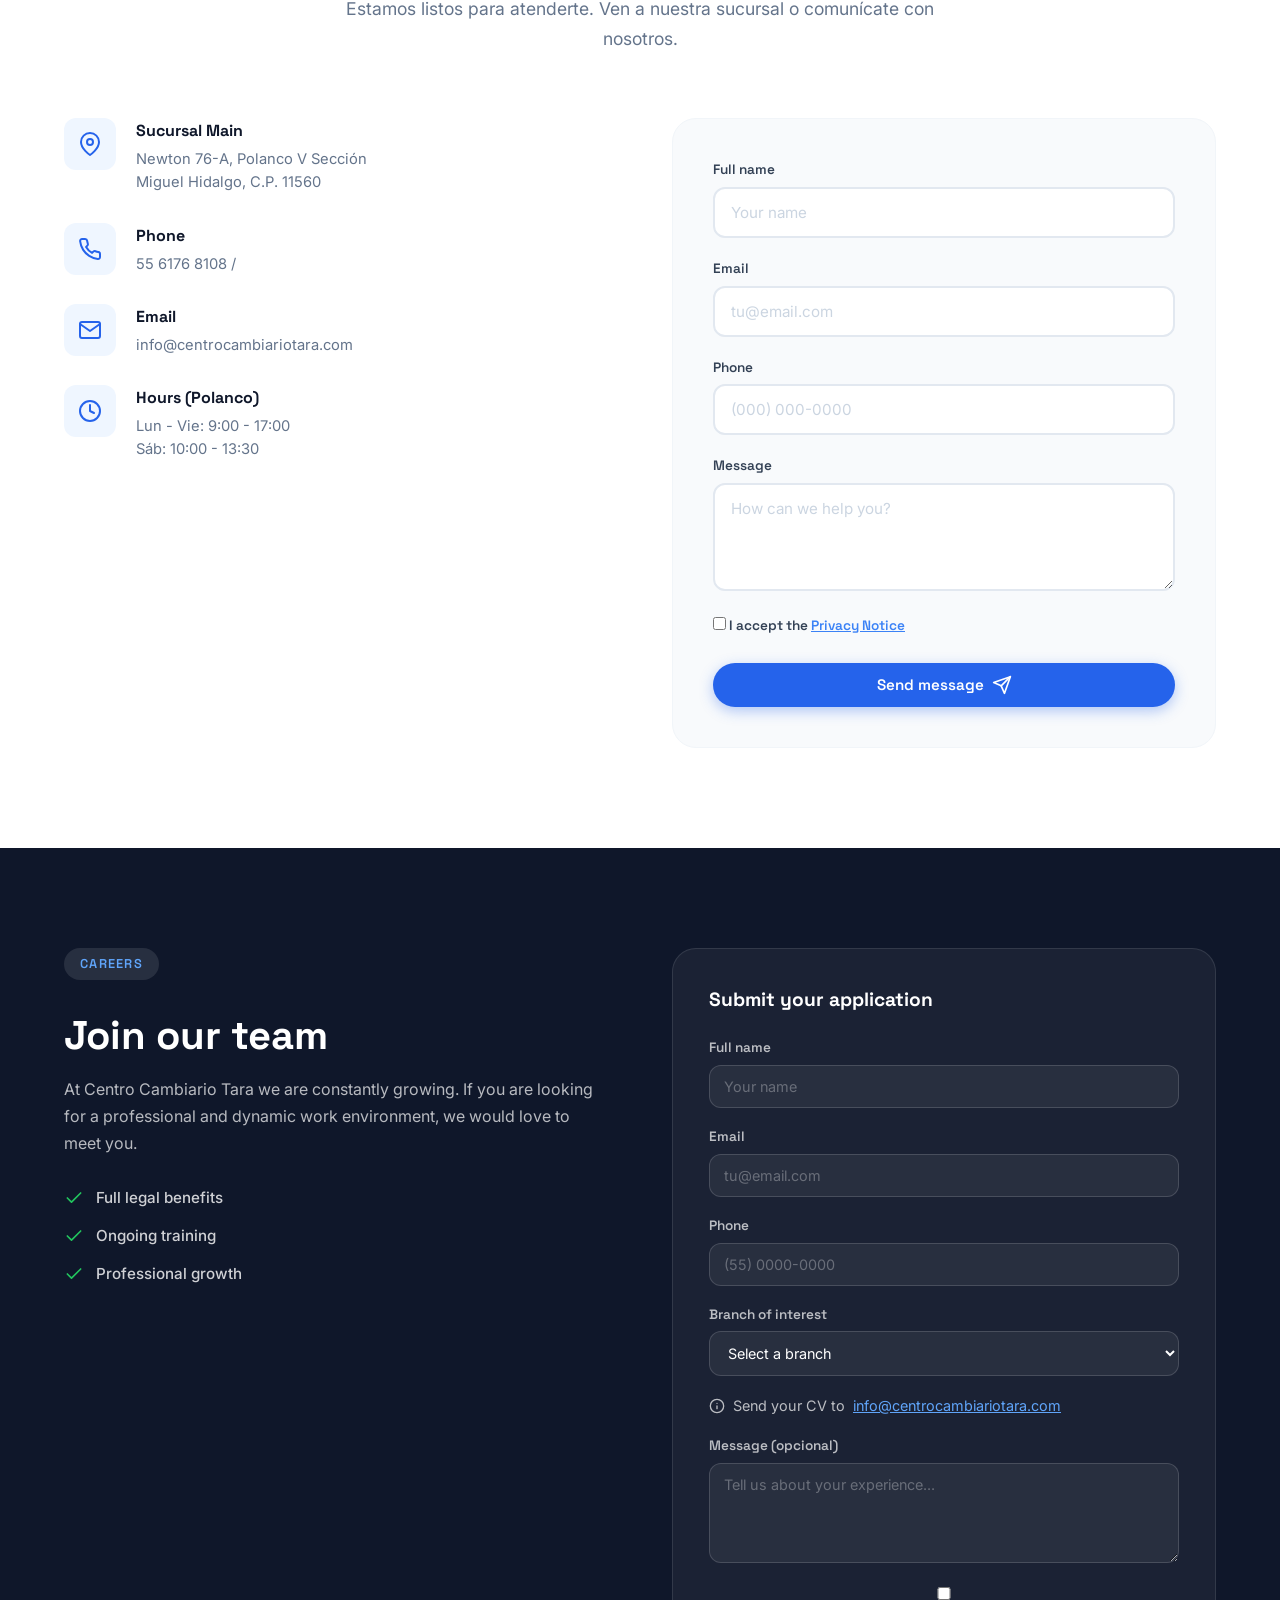
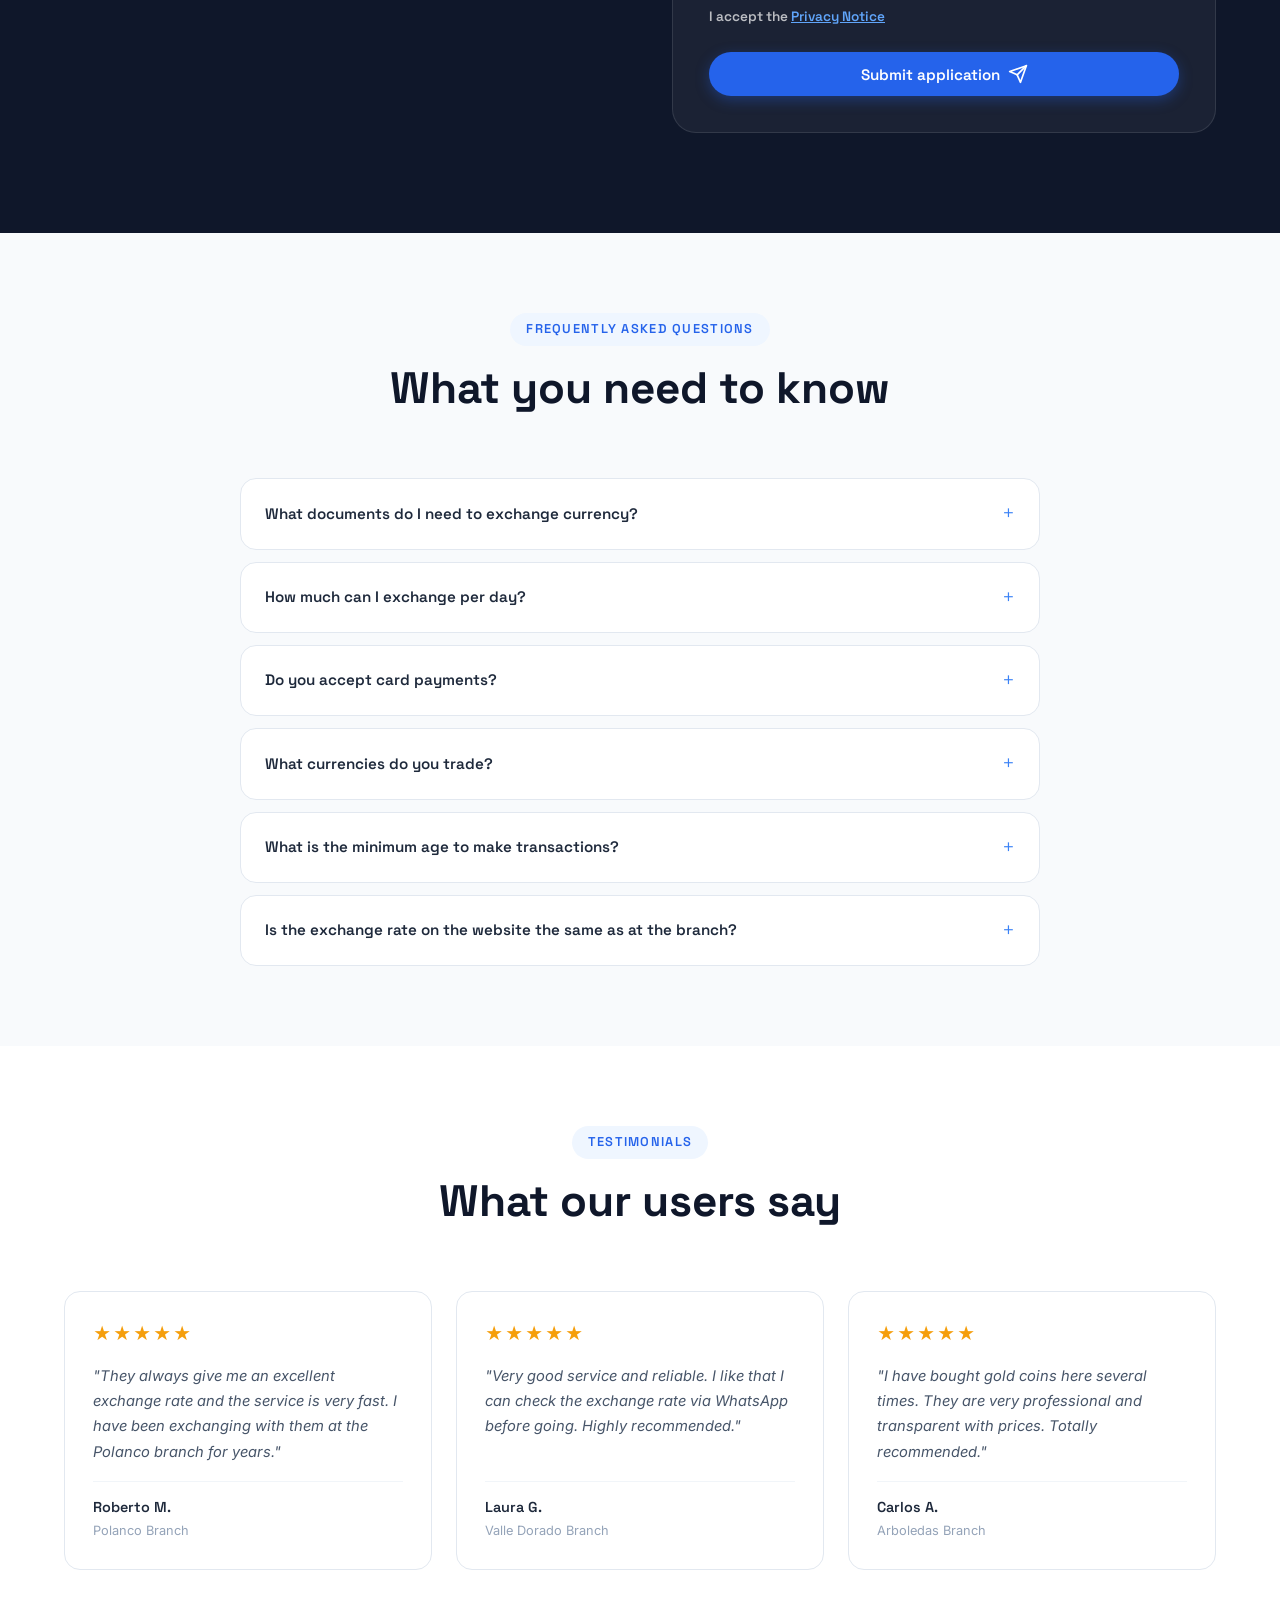
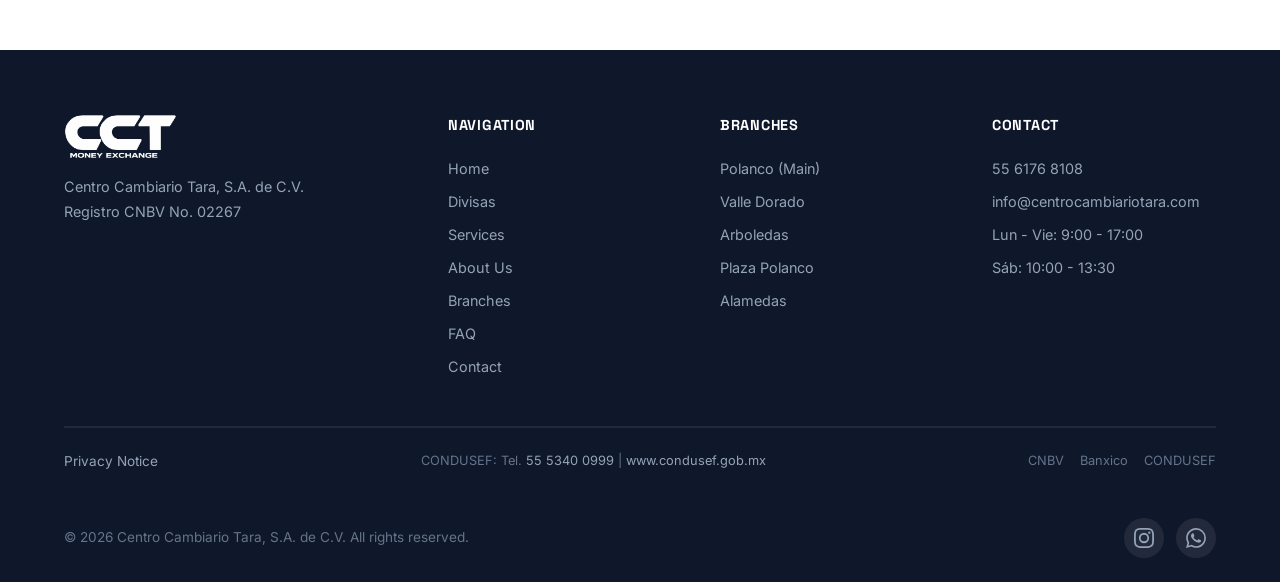
==== commit 96c44cd2: "Add Google Analytics GA4 tracking ID G-MQX6EP99DQ https://claude.ai/code/session_01XLa8miS7cgs7HEYKd" ====
--- a/en/index.html
+++ b/en/index.html
@@ -21,12 +21,12 @@
     <link rel="icon" type="image/png" href="../assets/logo-tara-new.png">
     <link rel="apple-touch-icon" href="../assets/logo-tara-new.png">
     <!-- Google Analytics -->
-    <script async src="https://www.googletagmanager.com/gtag/js?id=TU_GA_ID_AQUI"></script>
+    <script async src="https://www.googletagmanager.com/gtag/js?id=G-MQX6EP99DQ"></script>
     <script>
         window.dataLayer = window.dataLayer || [];
         function gtag(){dataLayer.push(arguments);}
         gtag('js', new Date());
-        gtag('config', 'TU_GA_ID_AQUI');
+        gtag('config', 'G-MQX6EP99DQ');
     </script>
     <script type="application/ld+json">
     {
--- a/css/styles.css
+++ b/css/styles.css
@@ -1312,7 +1312,7 @@
 
 .branch-card__image {
     width: 100%;
-    height: 200px;
+    height: 160px;
     overflow: hidden;
 }
 
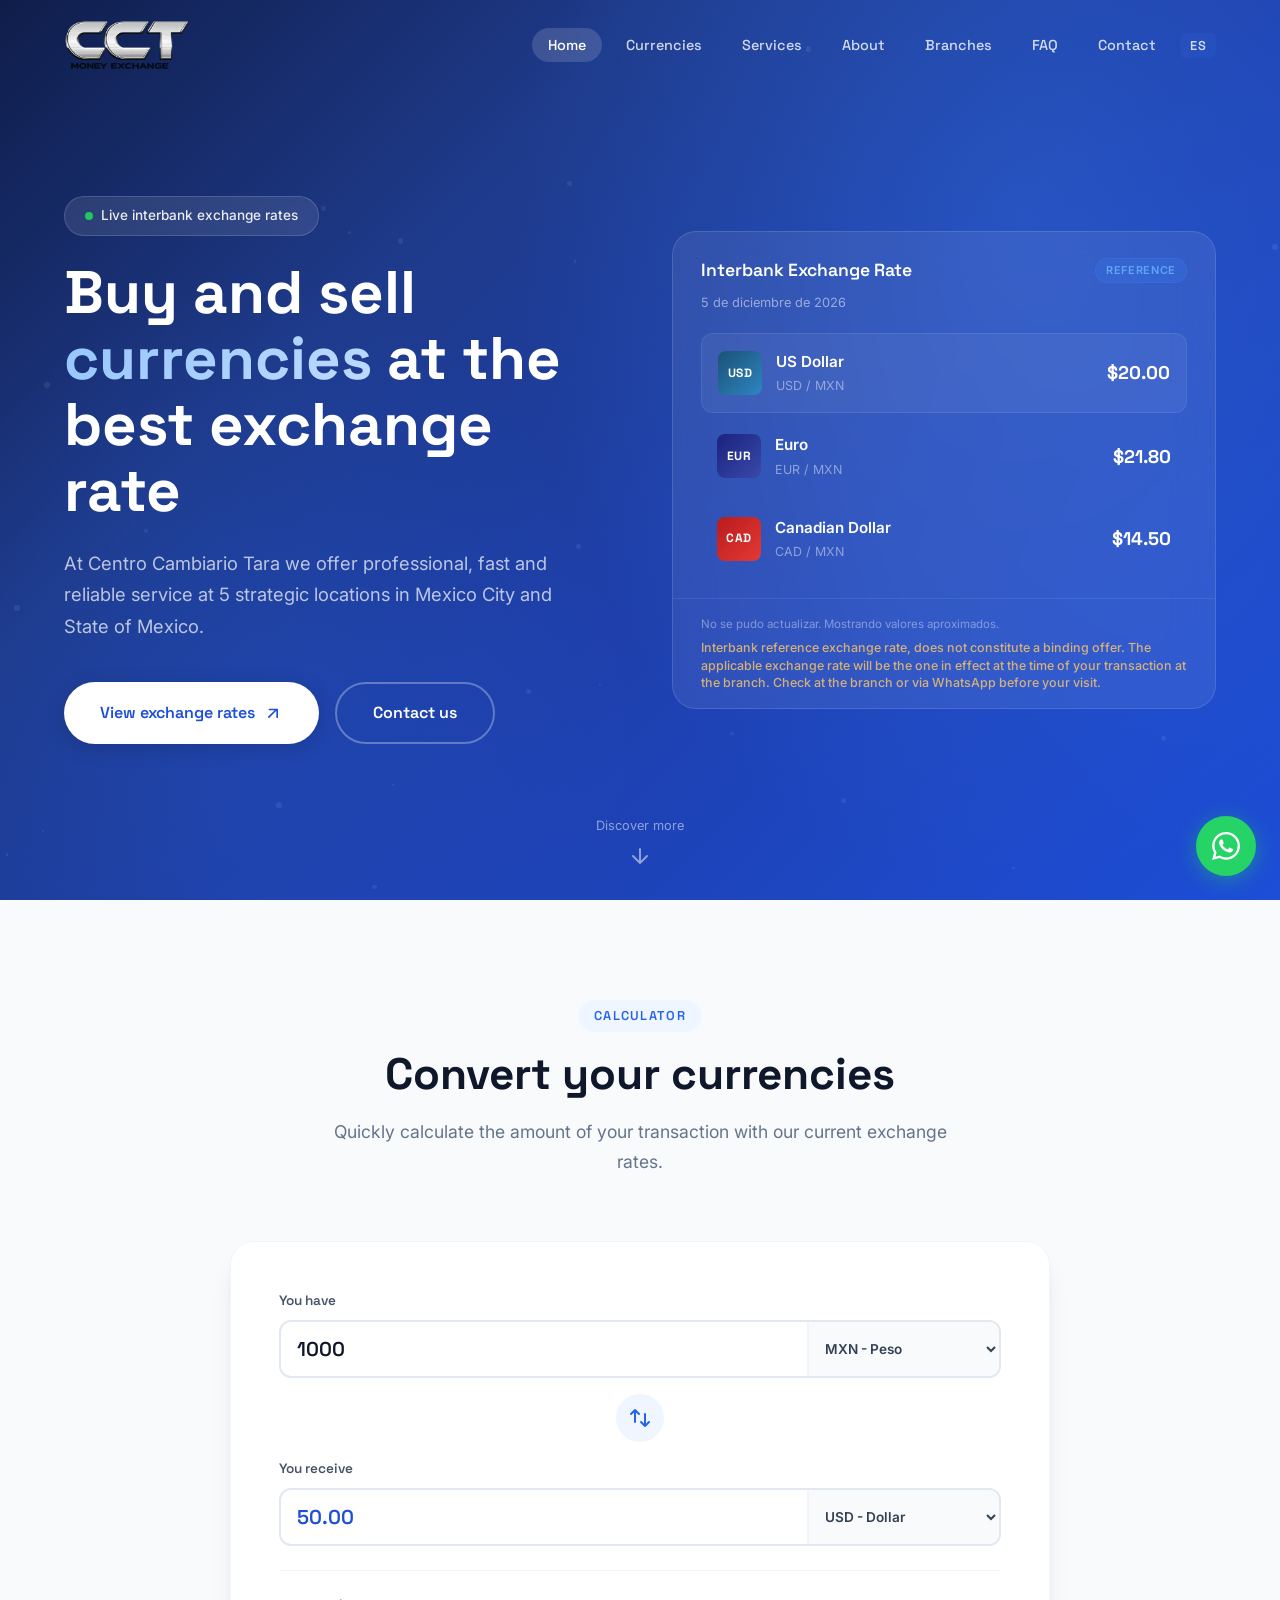
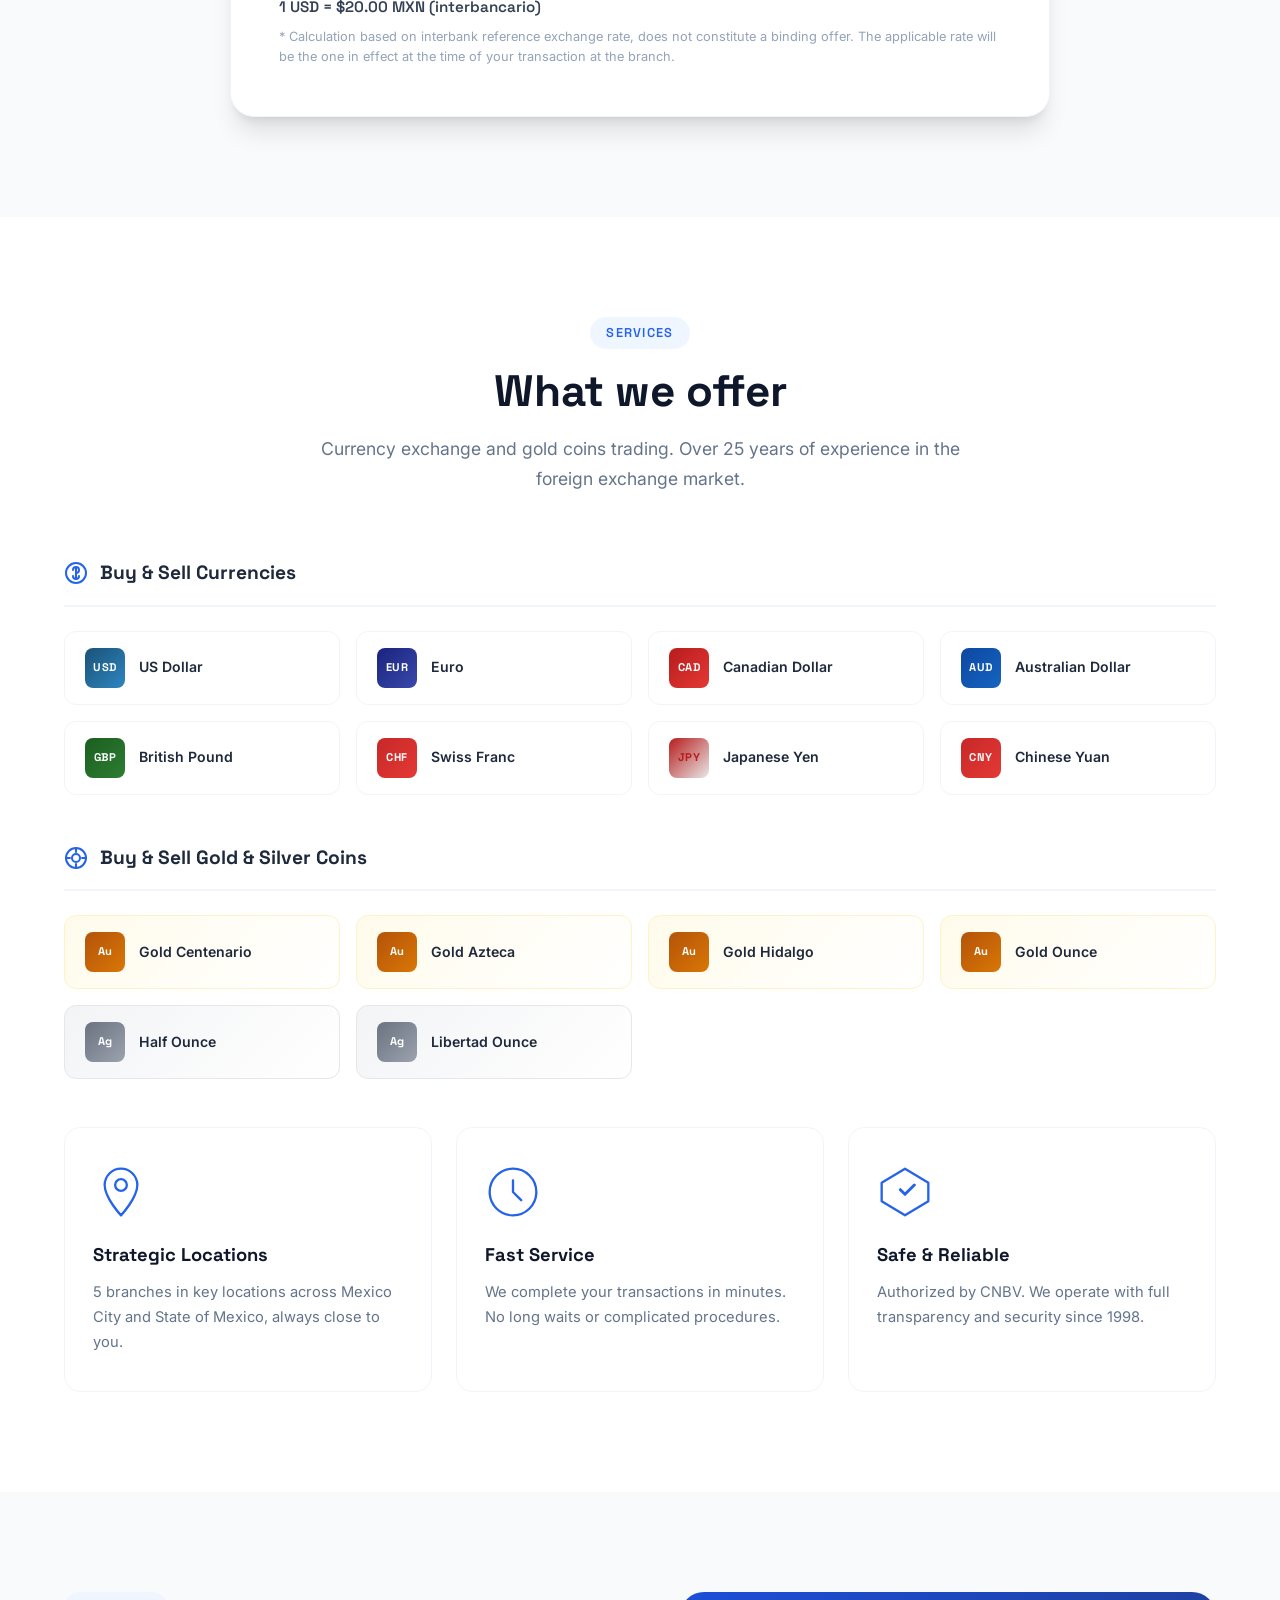
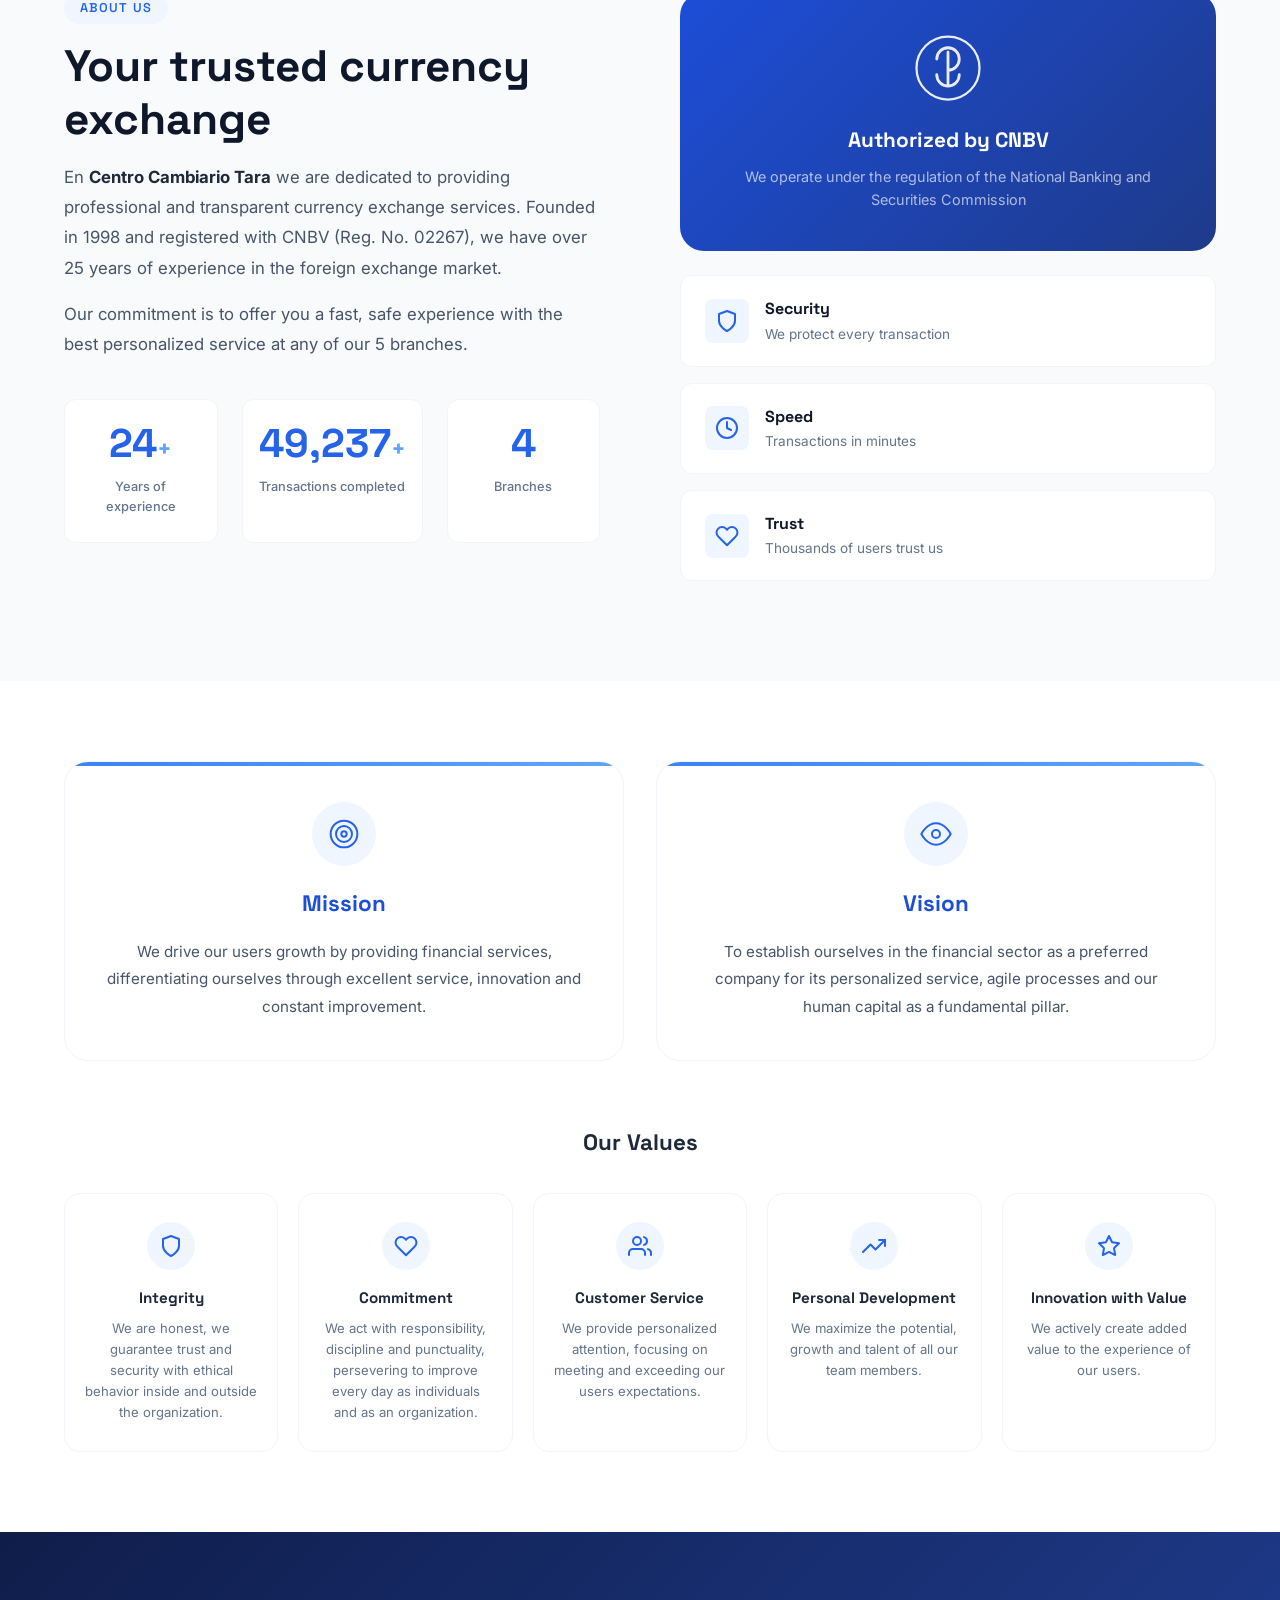
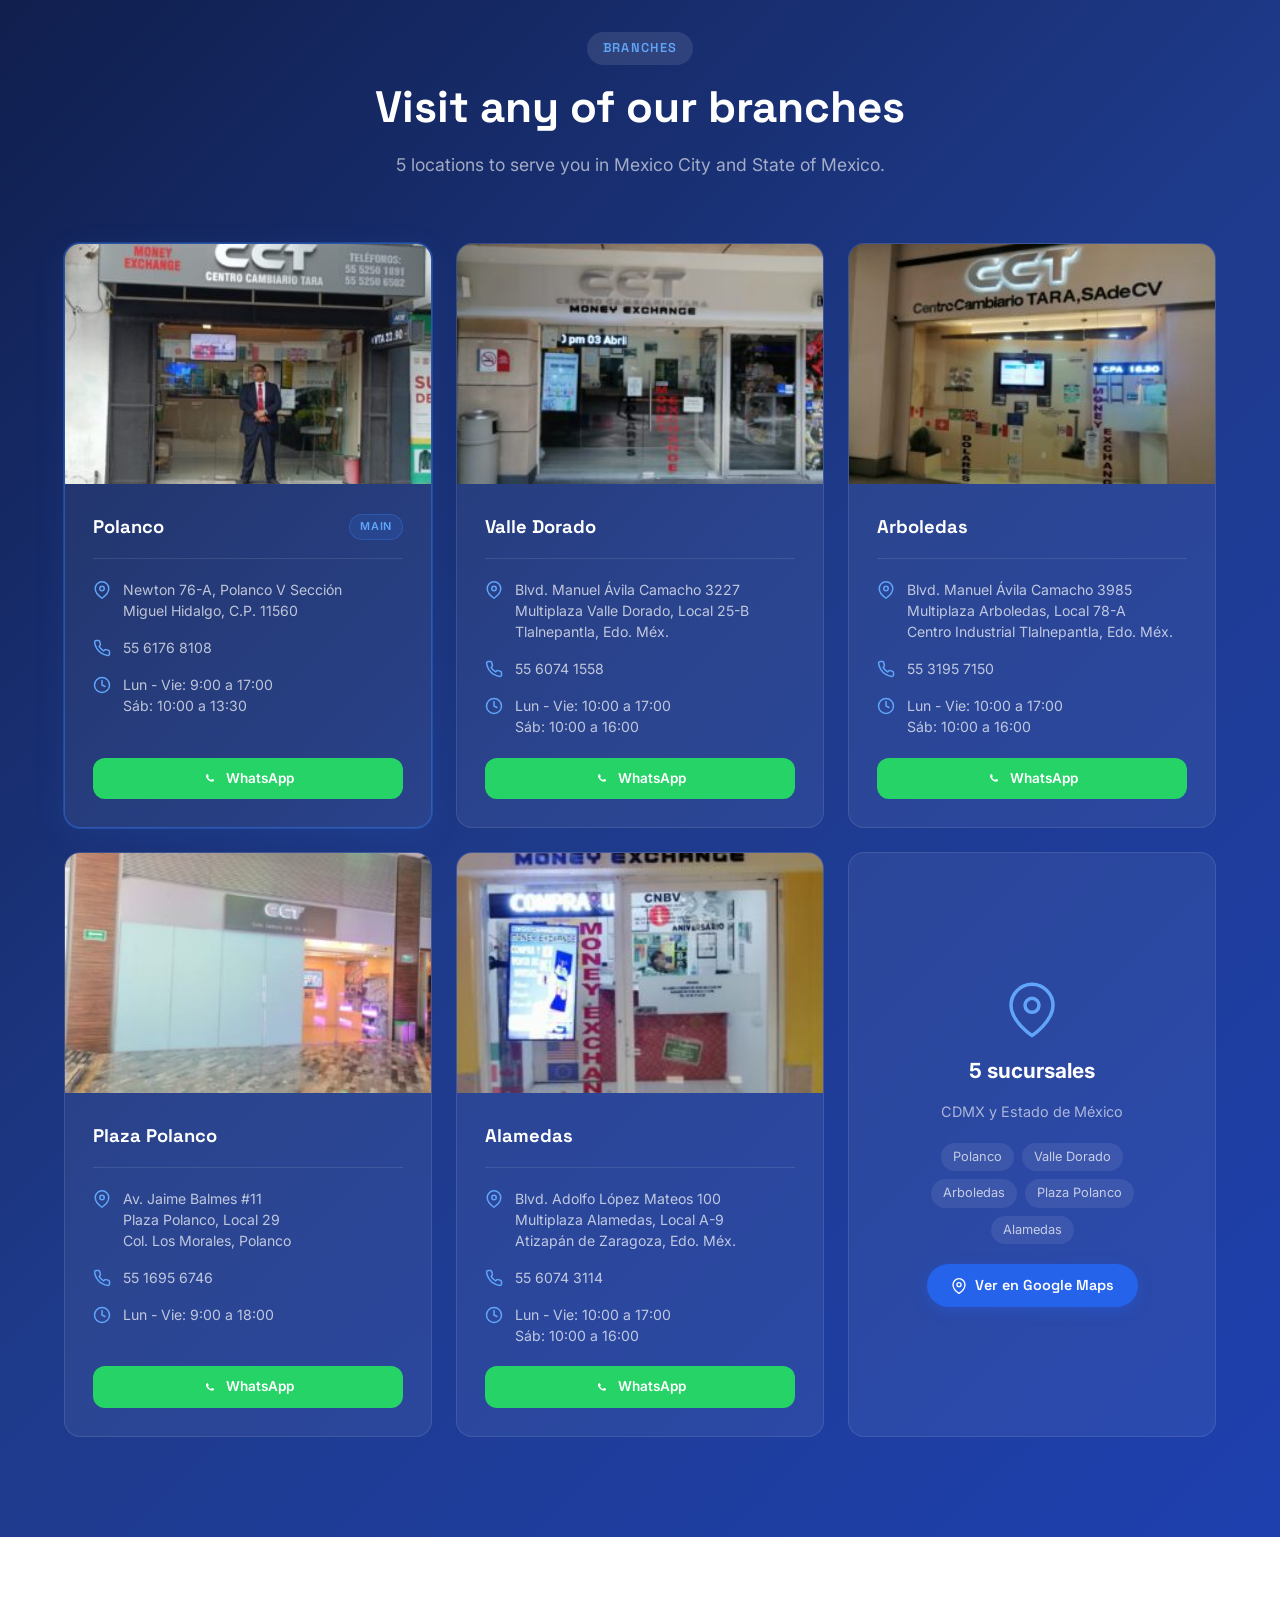
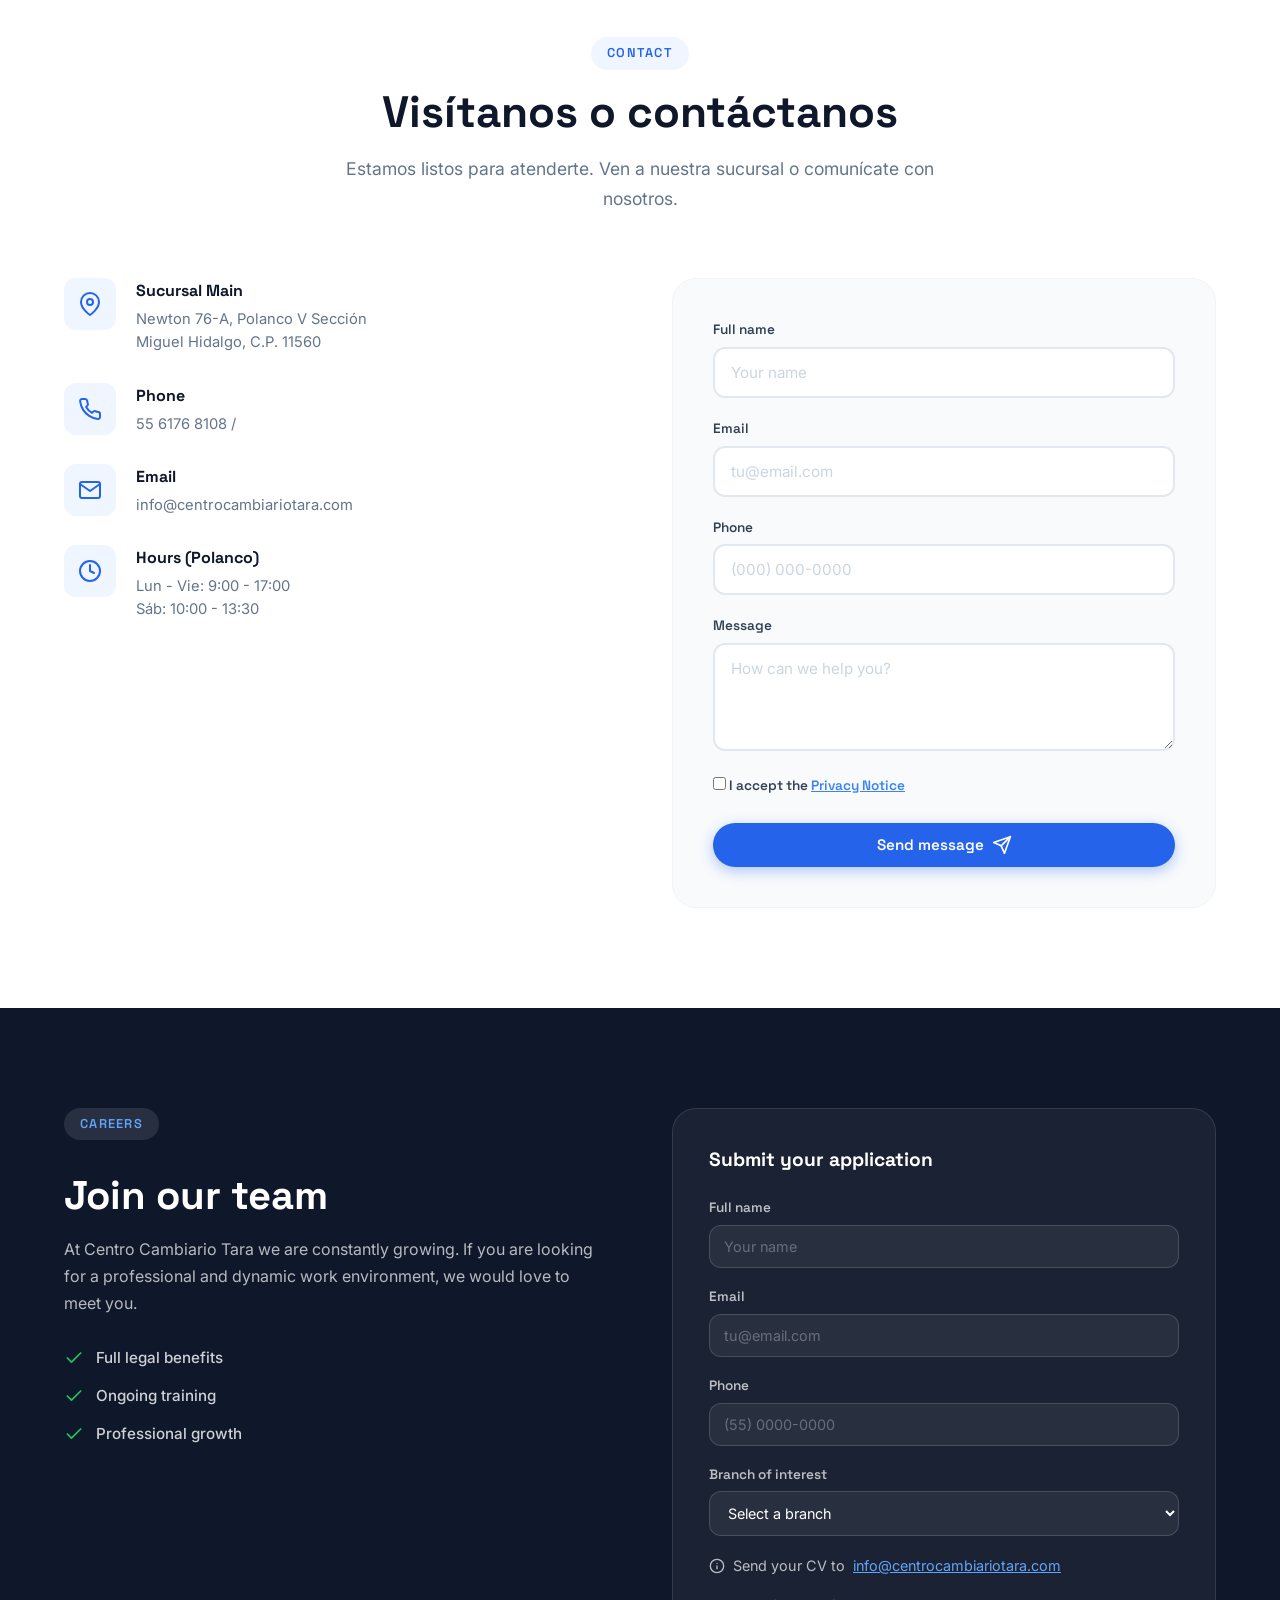
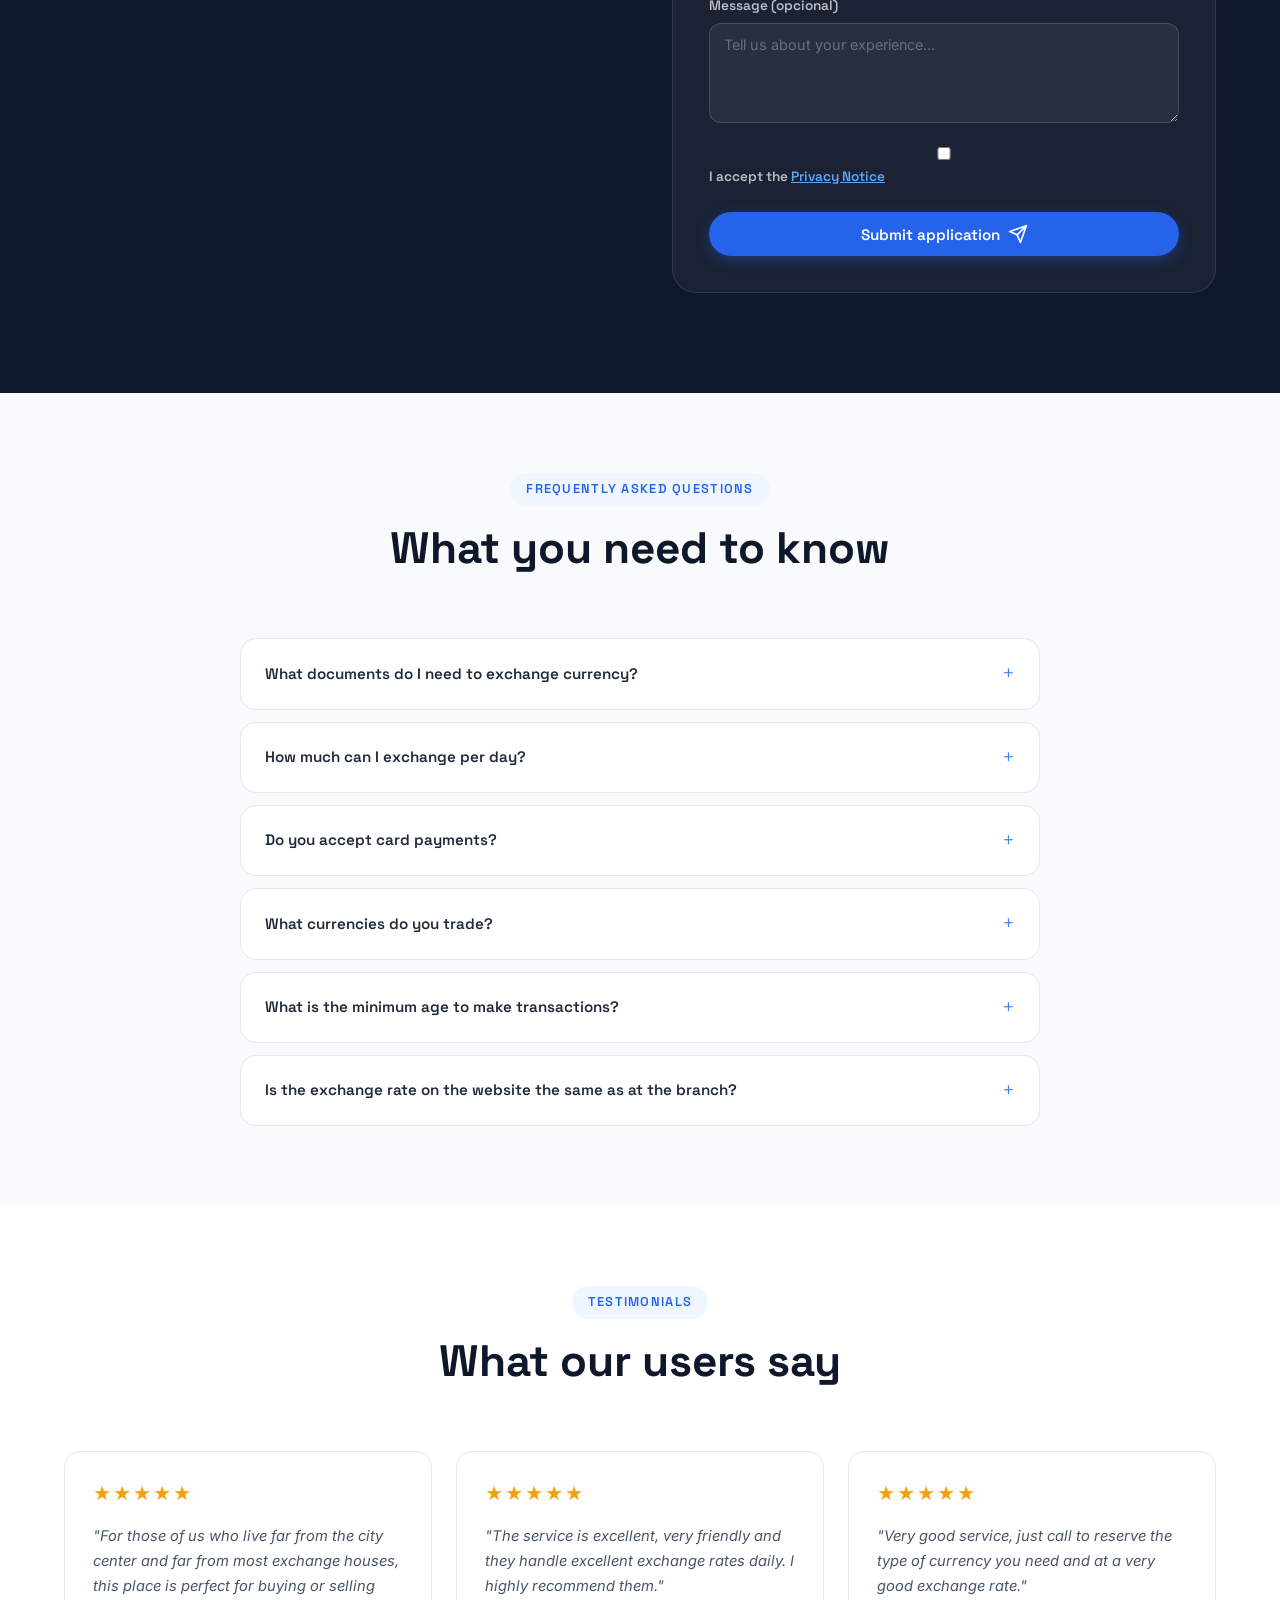
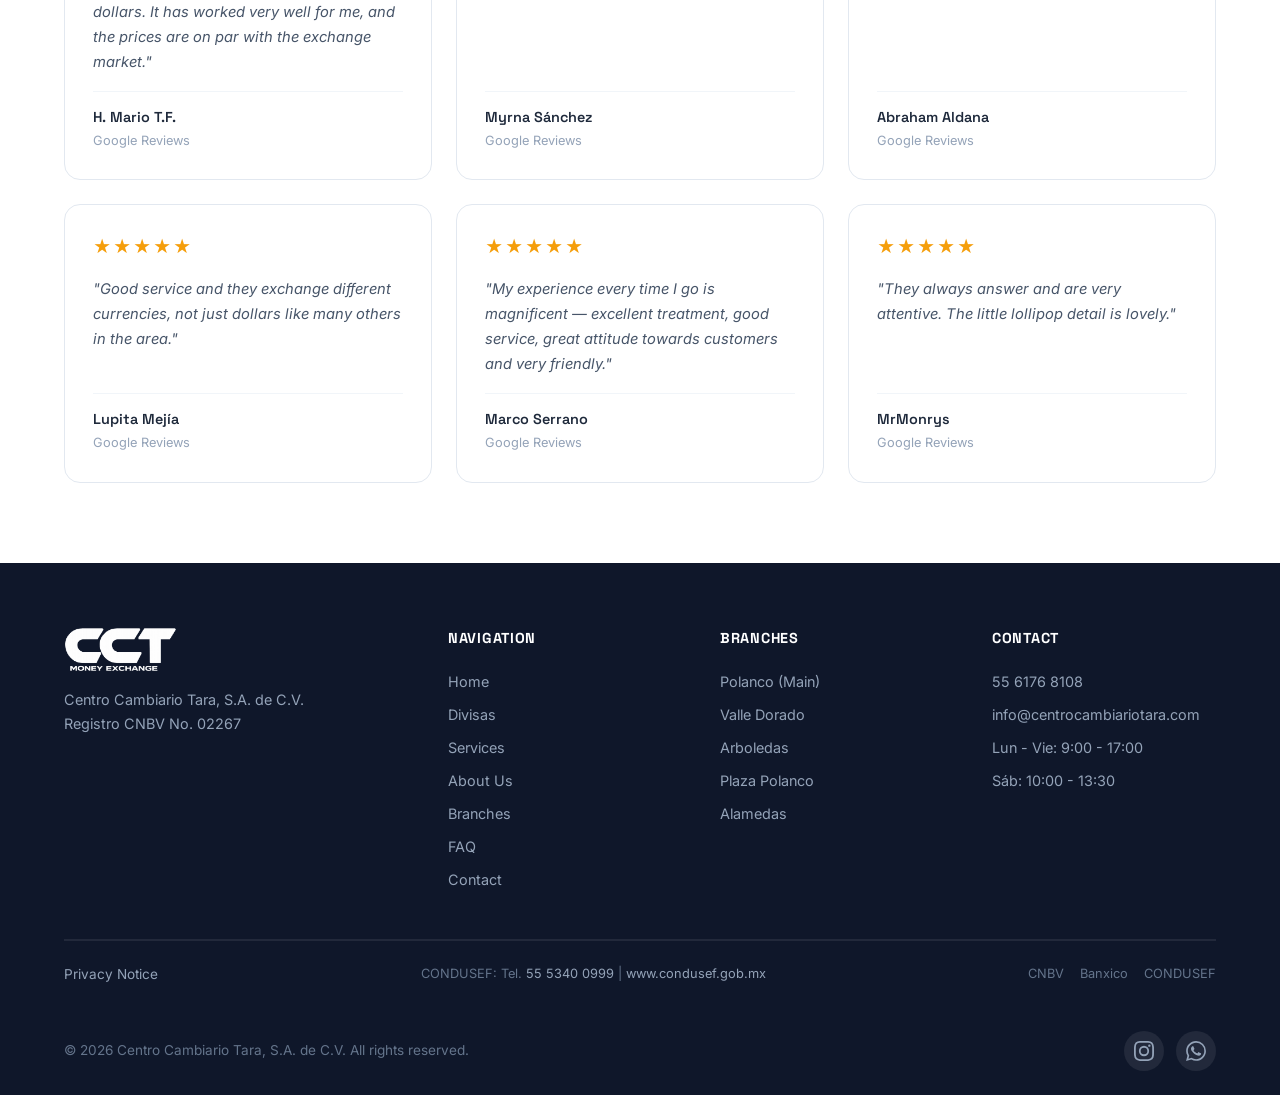
==== commit 09f447d6: "Replace generic testimonials with real Google Reviews 6 real reviews from: H. Mario T.F., Myrna Sánc" ====
--- a/en/index.html
+++ b/en/index.html
@@ -907,30 +907,60 @@
                     <div class="testimonial-card__stars">
                         <span>&#9733;</span><span>&#9733;</span><span>&#9733;</span><span>&#9733;</span><span>&#9733;</span>
                     </div>
-                    <p class="testimonial-card__text">"They always give me an excellent exchange rate and the service is very fast. I have been exchanging with them at the Polanco branch for years."</p>
+                    <p class="testimonial-card__text">"For those of us who live far from the city center and far from most exchange houses, this place is perfect for buying or selling dollars. It has worked very well for me, and the prices are on par with the exchange market."</p>
                     <div class="testimonial-card__author">
-                        <span class="testimonial-card__name">Roberto M.</span>
-                        <span class="testimonial-card__branch">Polanco Branch</span>
+                        <span class="testimonial-card__name">H. Mario T.F.</span>
+                        <span class="testimonial-card__branch">Google Reviews</span>
                     </div>
                 </div>
                 <div class="testimonial-card">
                     <div class="testimonial-card__stars">
                         <span>&#9733;</span><span>&#9733;</span><span>&#9733;</span><span>&#9733;</span><span>&#9733;</span>
                     </div>
-                    <p class="testimonial-card__text">"Very good service and reliable. I like that I can check the exchange rate via WhatsApp before going. Highly recommended."</p>
+                    <p class="testimonial-card__text">"The service is excellent, very friendly and they handle excellent exchange rates daily. I highly recommend them."</p>
                     <div class="testimonial-card__author">
-                        <span class="testimonial-card__name">Laura G.</span>
-                        <span class="testimonial-card__branch">Valle Dorado Branch</span>
+                        <span class="testimonial-card__name">Myrna Sánchez</span>
+                        <span class="testimonial-card__branch">Google Reviews</span>
                     </div>
                 </div>
                 <div class="testimonial-card">
                     <div class="testimonial-card__stars">
                         <span>&#9733;</span><span>&#9733;</span><span>&#9733;</span><span>&#9733;</span><span>&#9733;</span>
                     </div>
-                    <p class="testimonial-card__text">"I have bought gold coins here several times. They are very professional and transparent with prices. Totally recommended."</p>
+                    <p class="testimonial-card__text">"Very good service, just call to reserve the type of currency you need and at a very good exchange rate."</p>
                     <div class="testimonial-card__author">
-                        <span class="testimonial-card__name">Carlos A.</span>
-                        <span class="testimonial-card__branch">Arboledas Branch</span>
+                        <span class="testimonial-card__name">Abraham Aldana</span>
+                        <span class="testimonial-card__branch">Google Reviews</span>
+                    </div>
+                </div>
+                <div class="testimonial-card">
+                    <div class="testimonial-card__stars">
+                        <span>&#9733;</span><span>&#9733;</span><span>&#9733;</span><span>&#9733;</span><span>&#9733;</span>
+                    </div>
+                    <p class="testimonial-card__text">"Good service and they exchange different currencies, not just dollars like many others in the area."</p>
+                    <div class="testimonial-card__author">
+                        <span class="testimonial-card__name">Lupita Mejía</span>
+                        <span class="testimonial-card__branch">Google Reviews</span>
+                    </div>
+                </div>
+                <div class="testimonial-card">
+                    <div class="testimonial-card__stars">
+                        <span>&#9733;</span><span>&#9733;</span><span>&#9733;</span><span>&#9733;</span><span>&#9733;</span>
+                    </div>
+                    <p class="testimonial-card__text">"My experience every time I go is magnificent — excellent treatment, good service, great attitude towards customers and very friendly."</p>
+                    <div class="testimonial-card__author">
+                        <span class="testimonial-card__name">Marco Serrano</span>
+                        <span class="testimonial-card__branch">Google Reviews</span>
+                    </div>
+                </div>
+                <div class="testimonial-card">
+                    <div class="testimonial-card__stars">
+                        <span>&#9733;</span><span>&#9733;</span><span>&#9733;</span><span>&#9733;</span><span>&#9733;</span>
+                    </div>
+                    <p class="testimonial-card__text">"They always answer and are very attentive. The little lollipop detail is lovely."</p>
+                    <div class="testimonial-card__author">
+                        <span class="testimonial-card__name">MrMonrys</span>
+                        <span class="testimonial-card__branch">Google Reviews</span>
                     </div>
                 </div>
             </div>
--- a/css/styles.css
+++ b/css/styles.css
@@ -1312,7 +1312,7 @@
 
 .branch-card__image {
     width: 100%;
-    height: 160px;
+    height: 240px;
     overflow: hidden;
 }
 
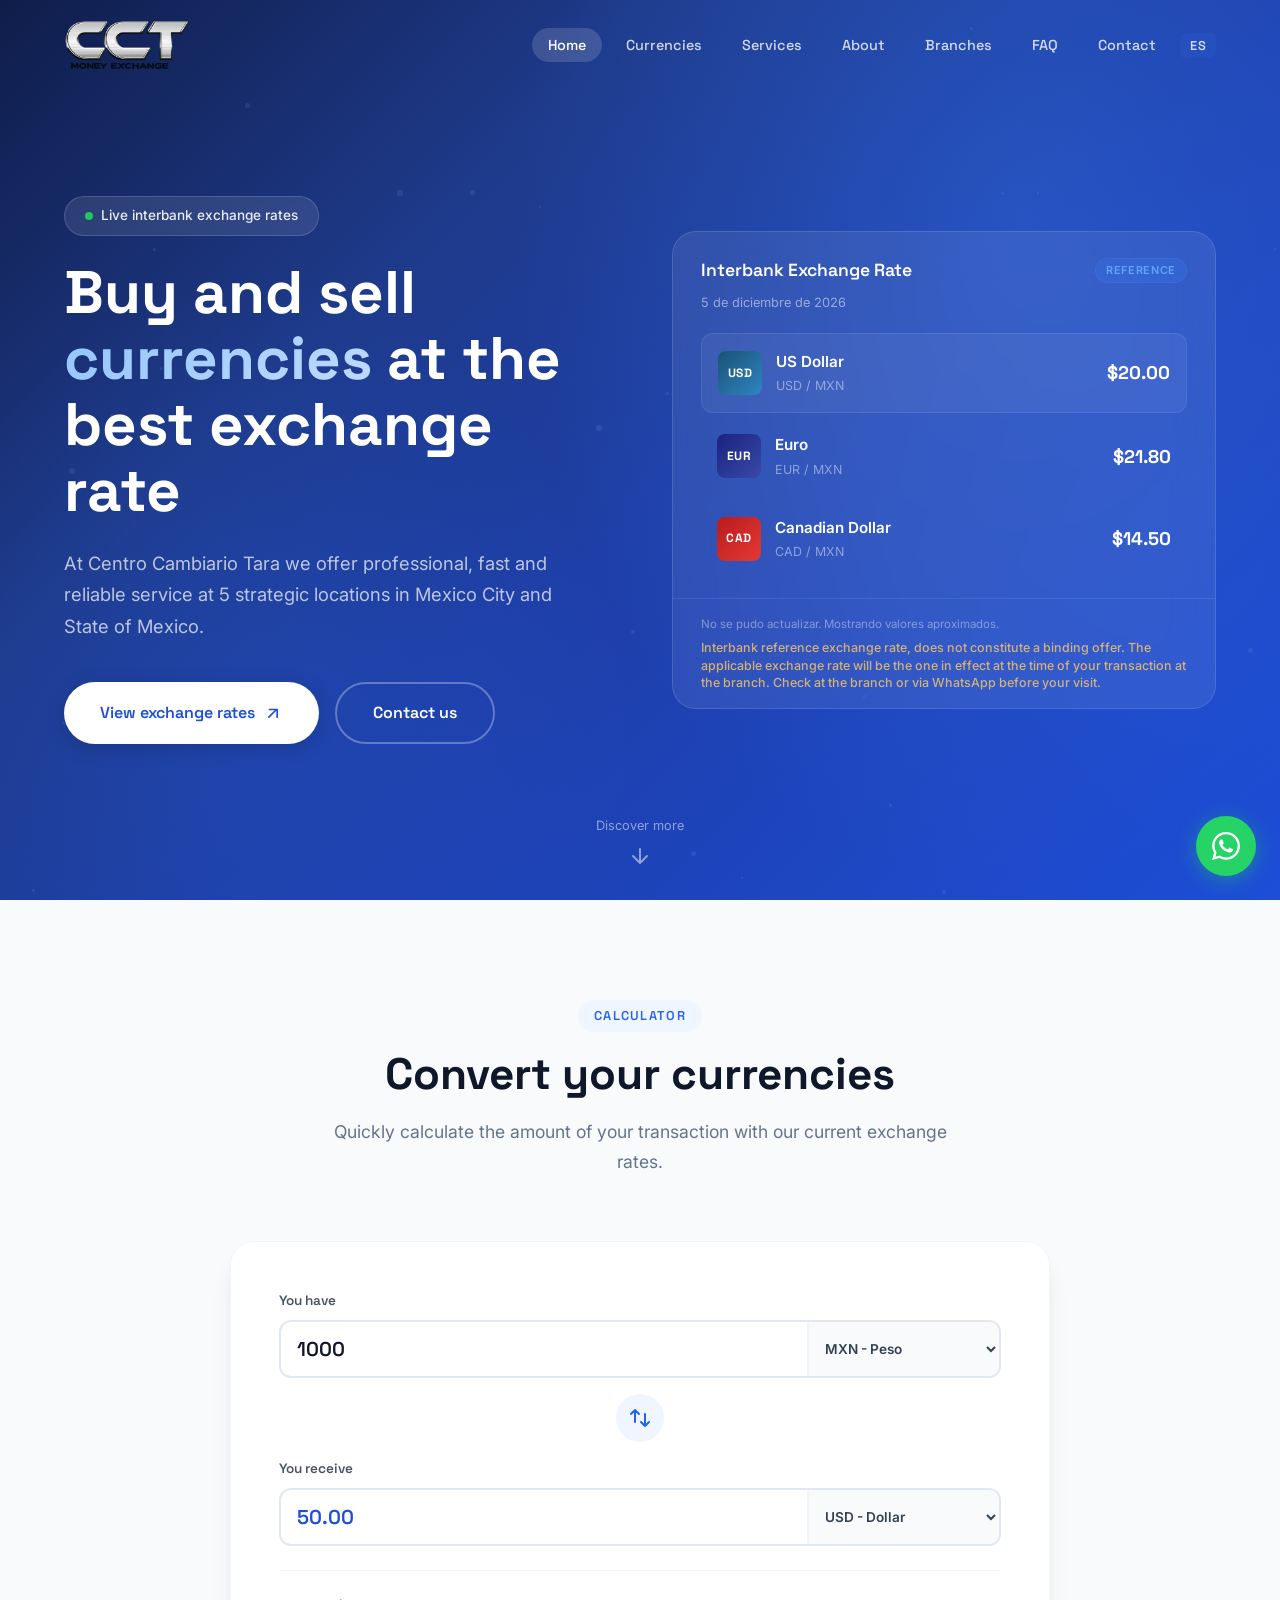
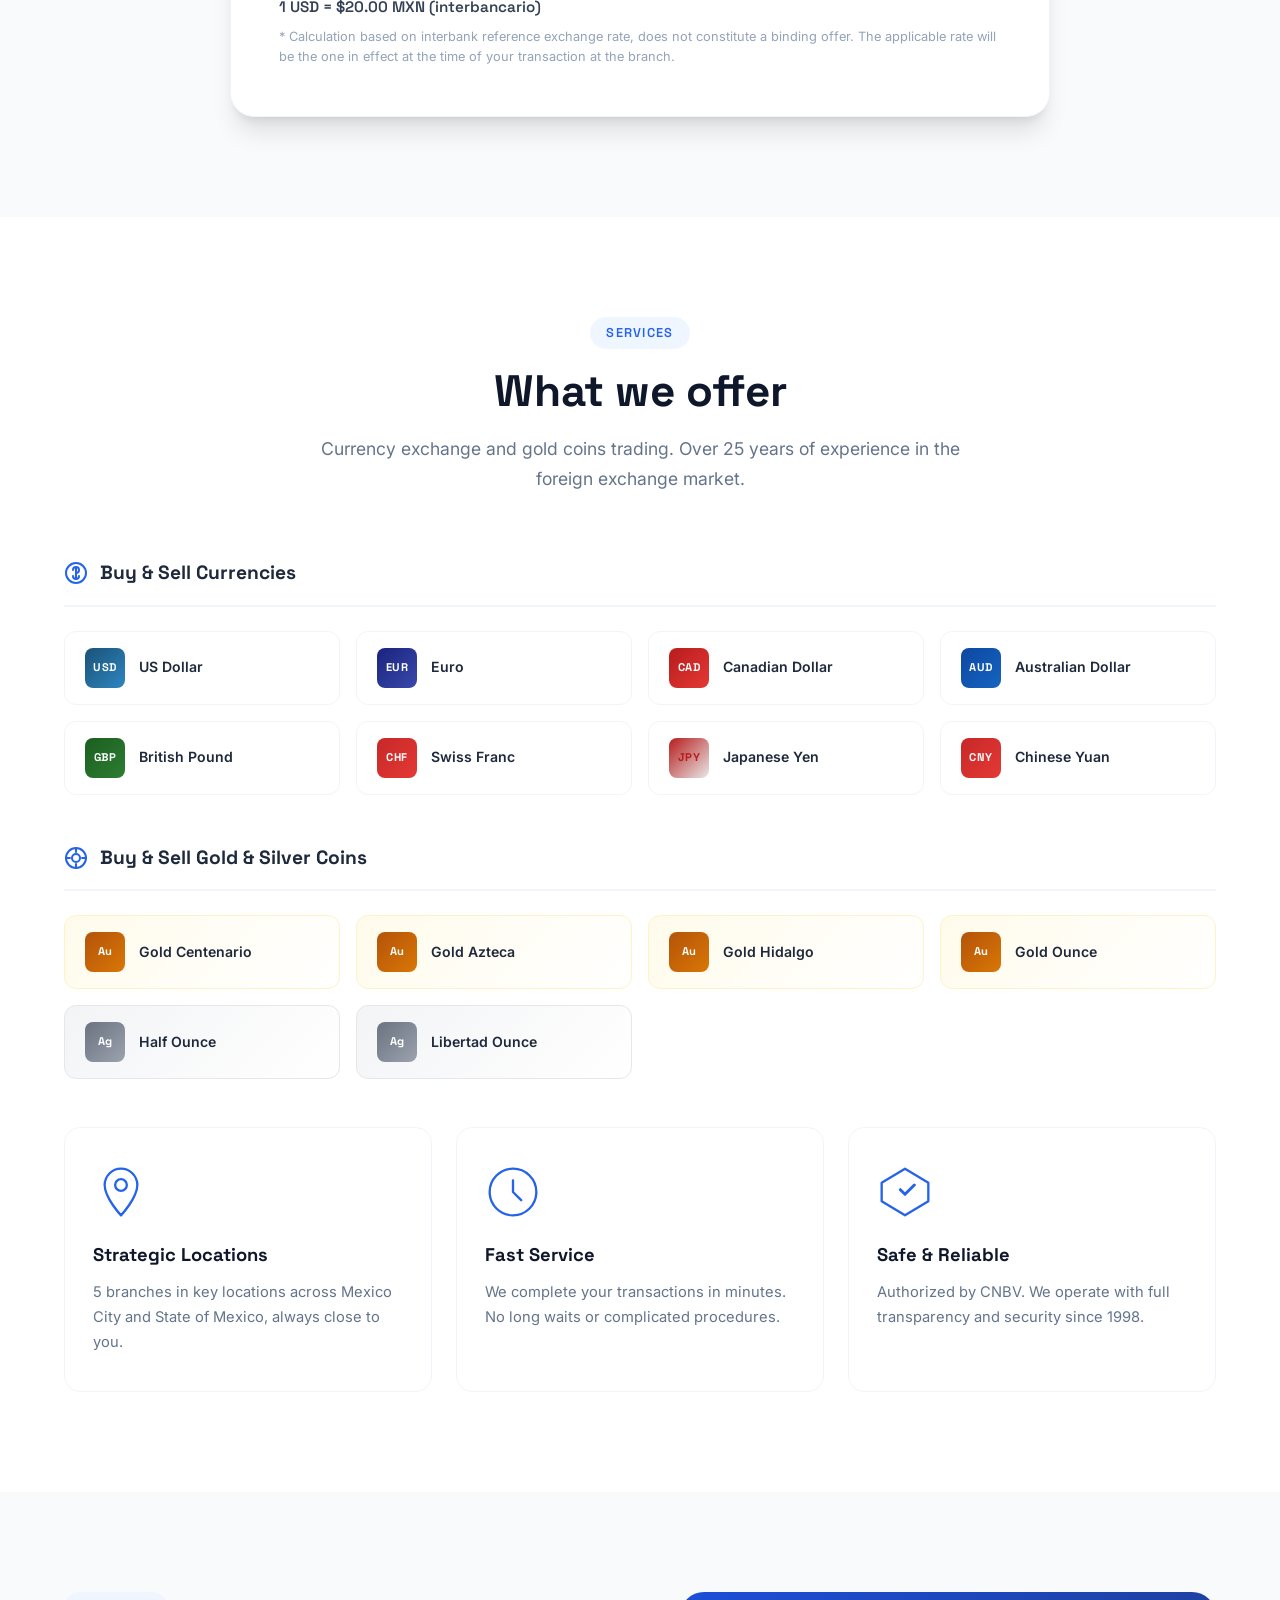
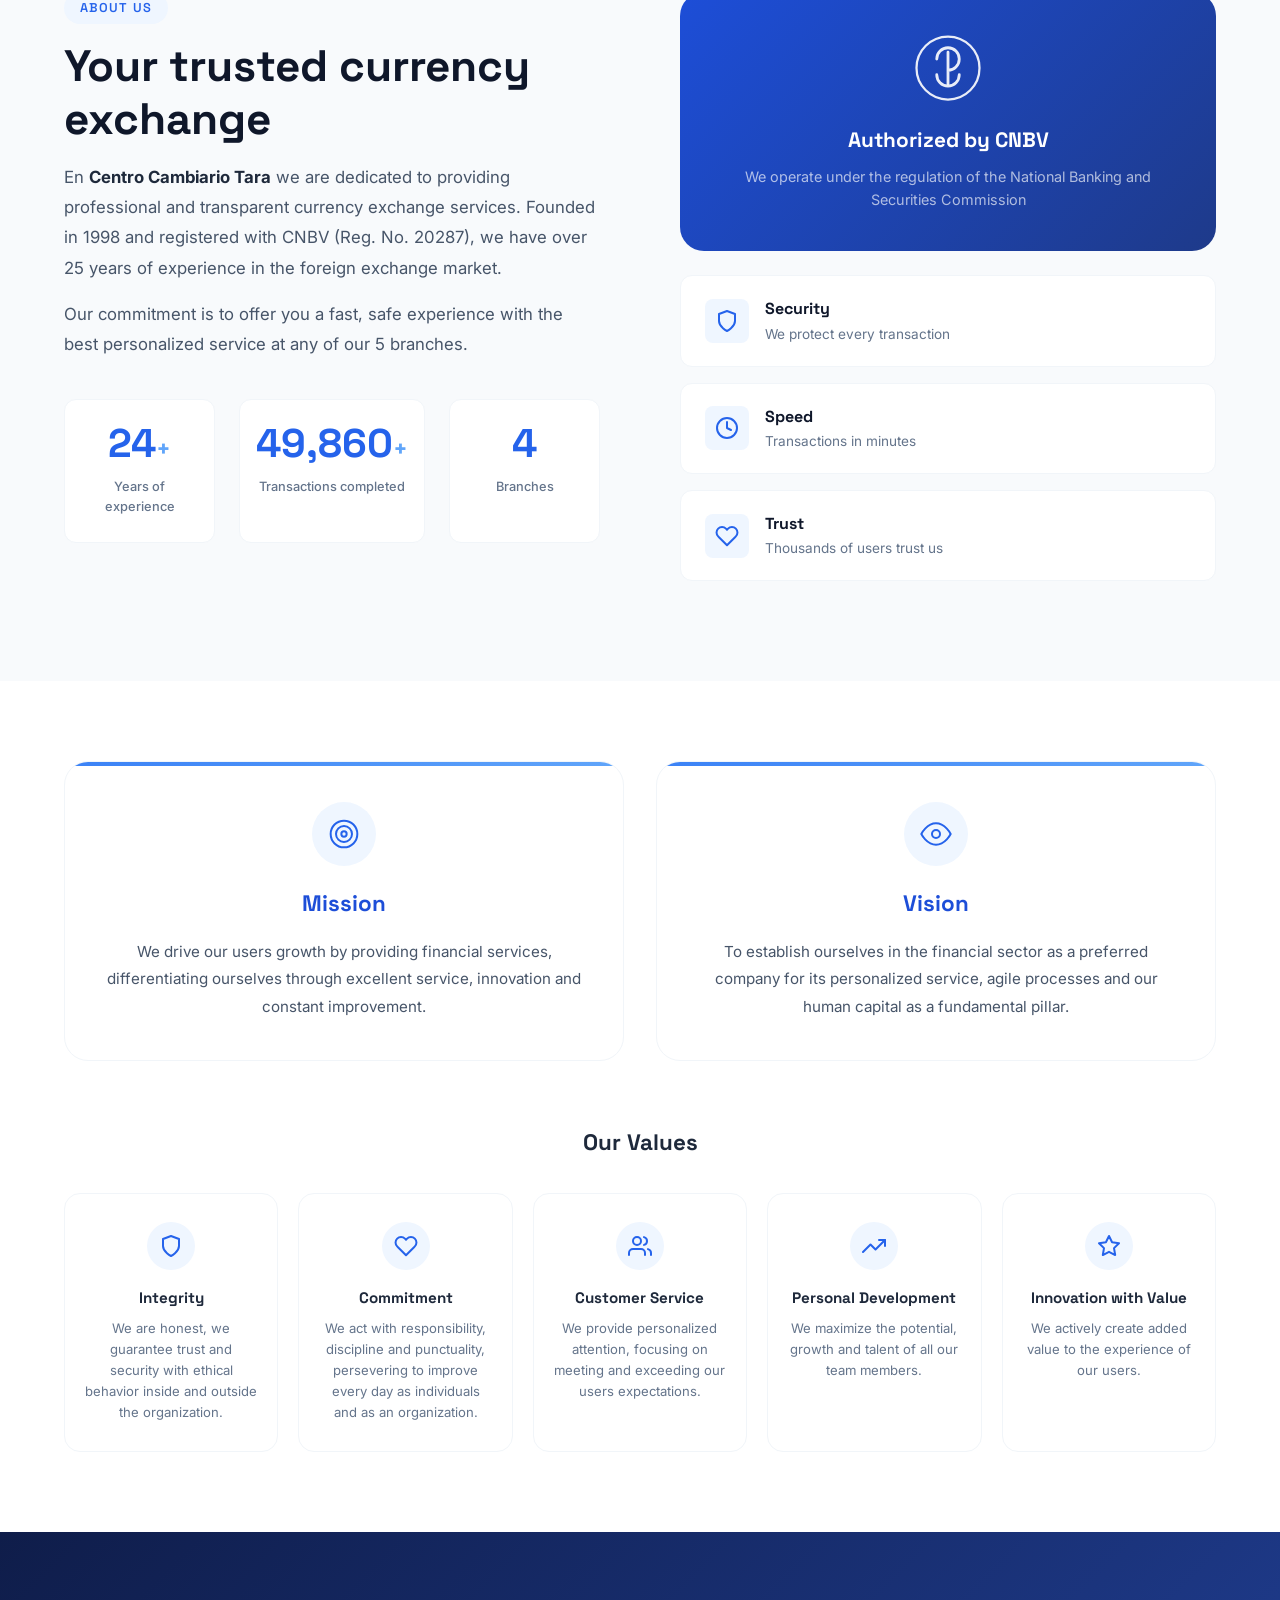
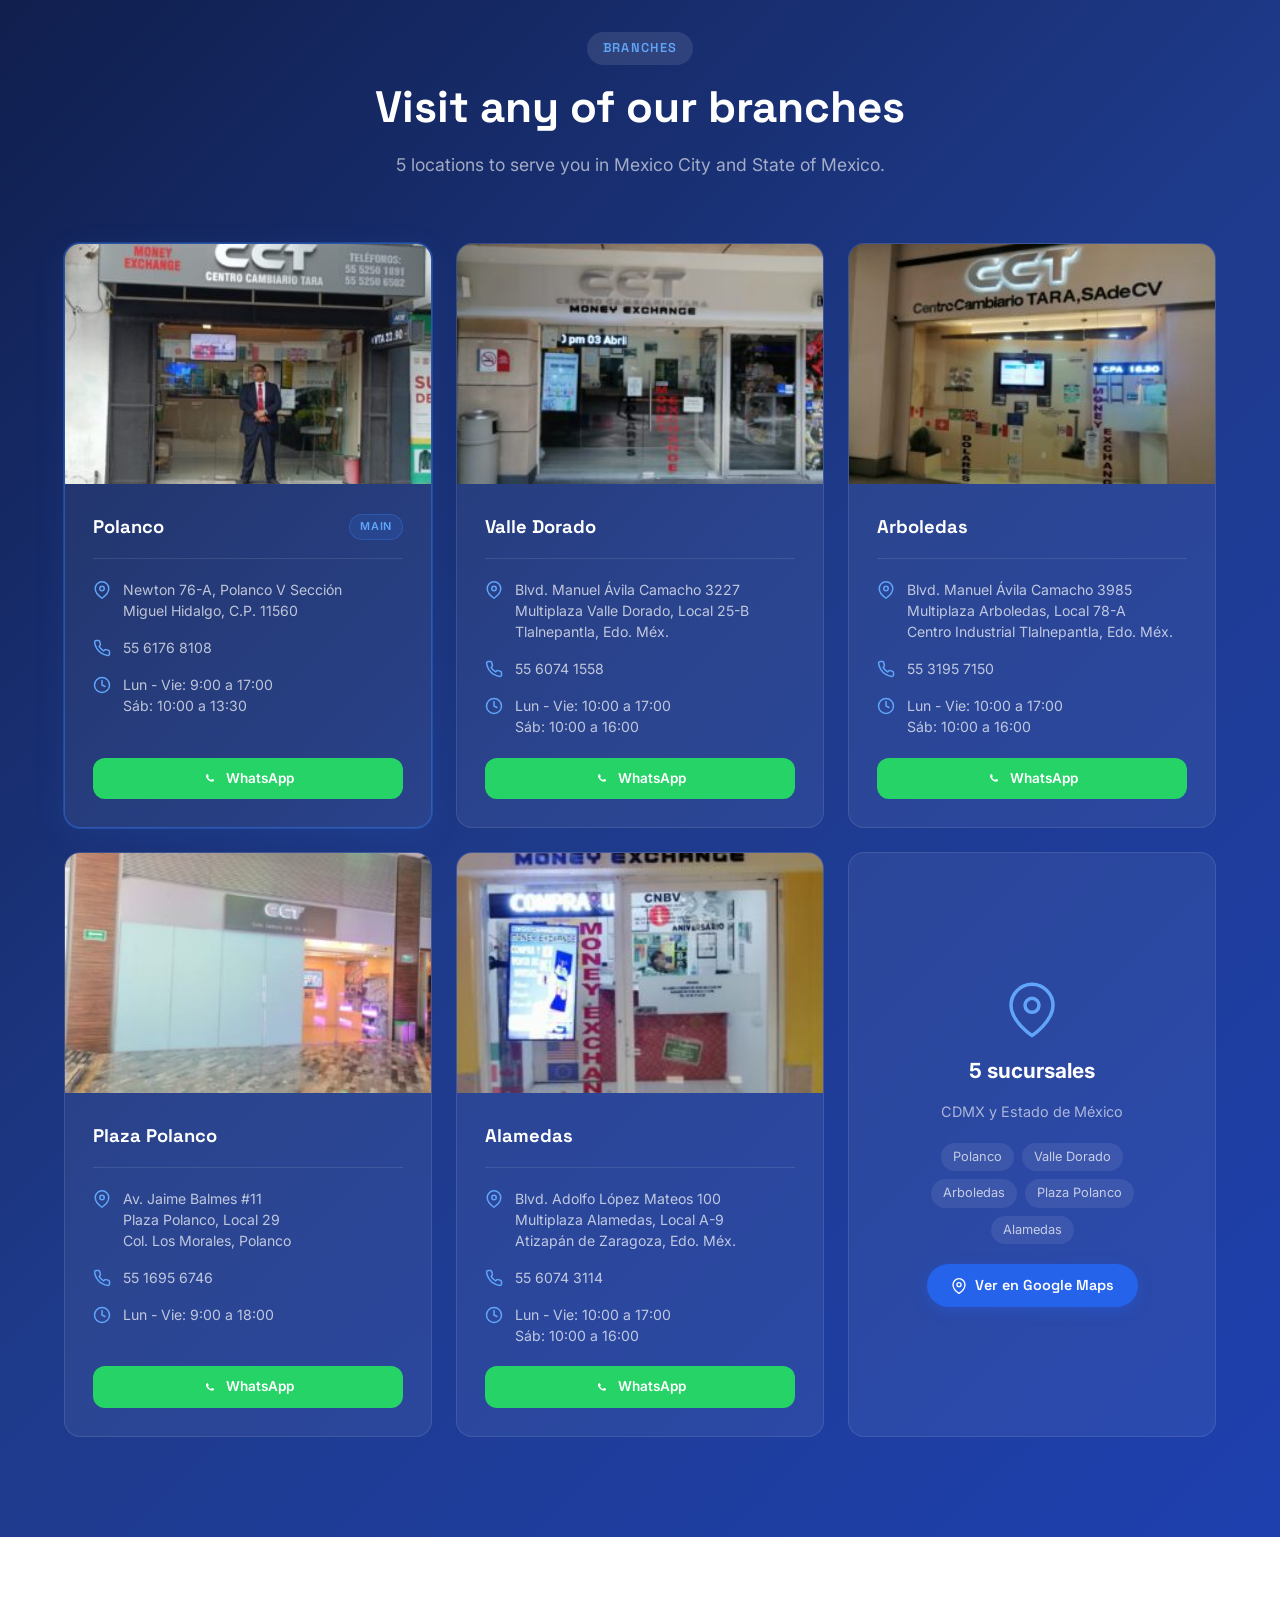
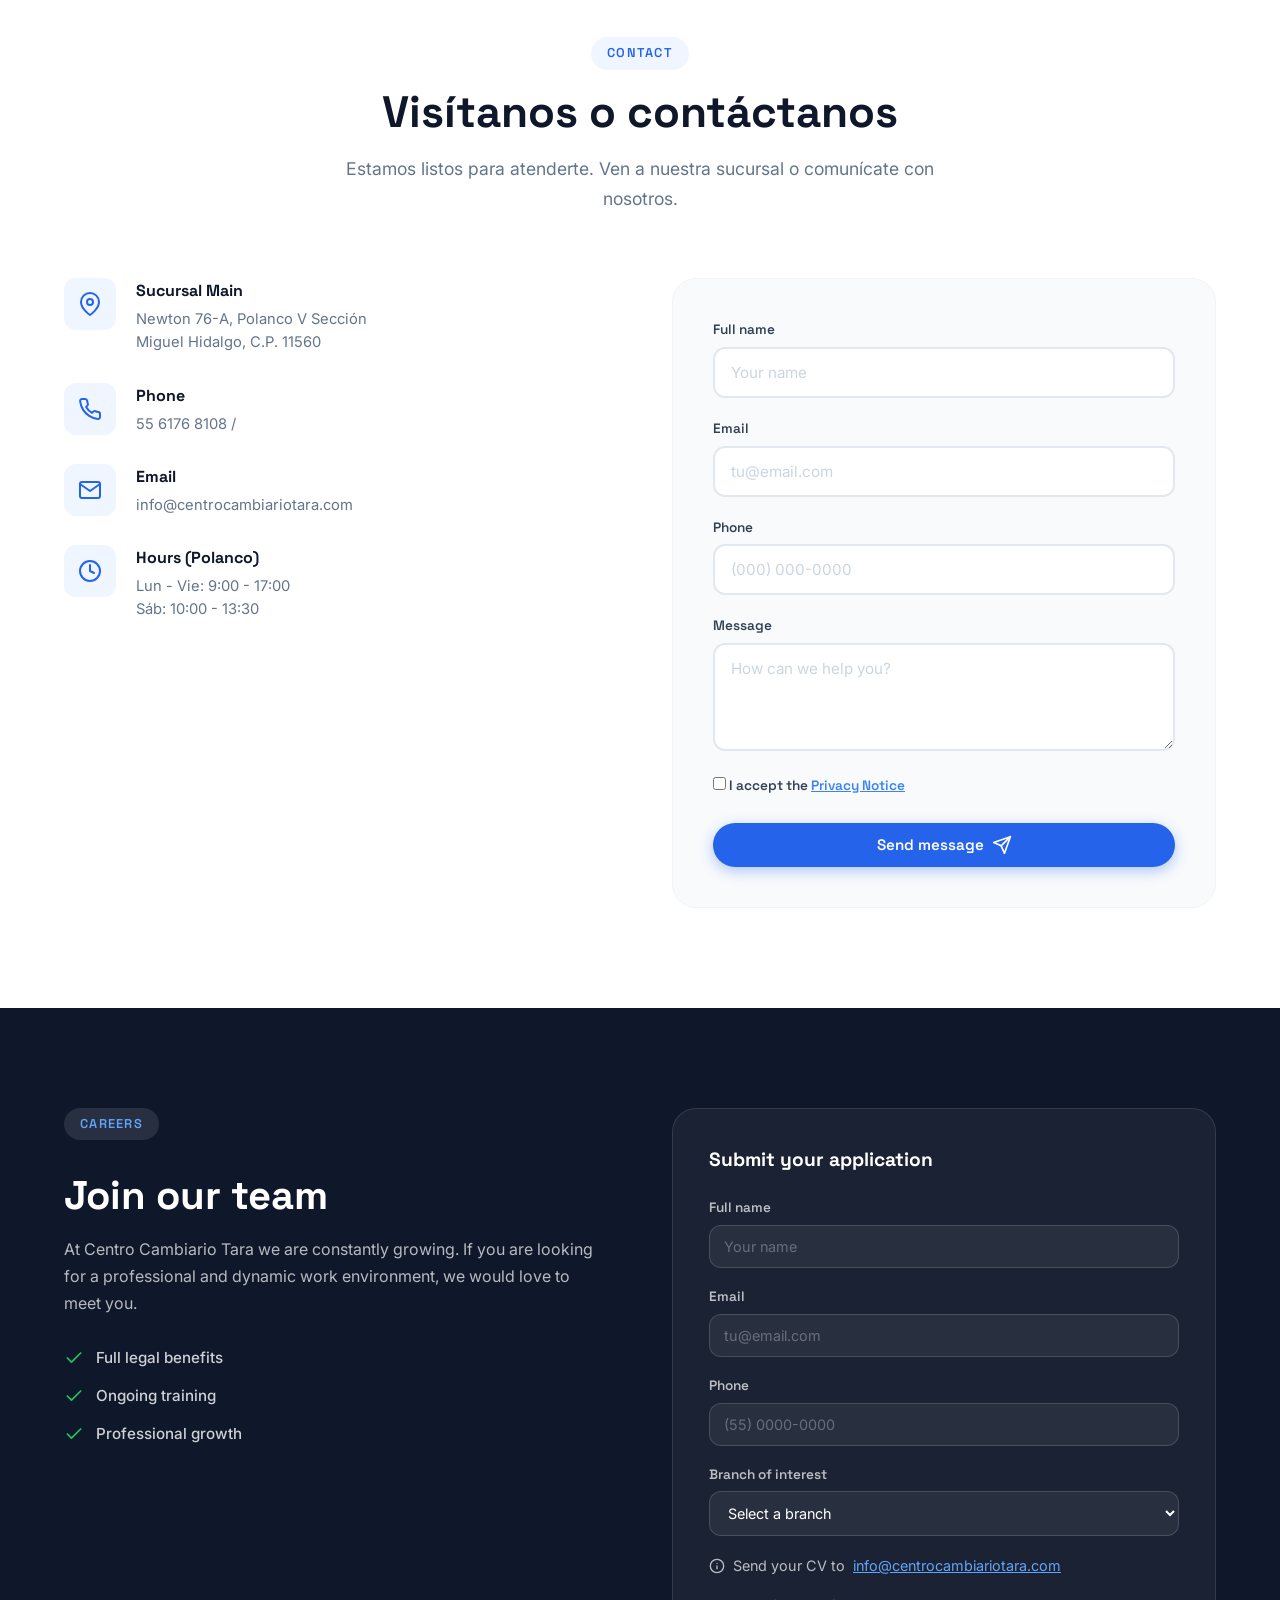
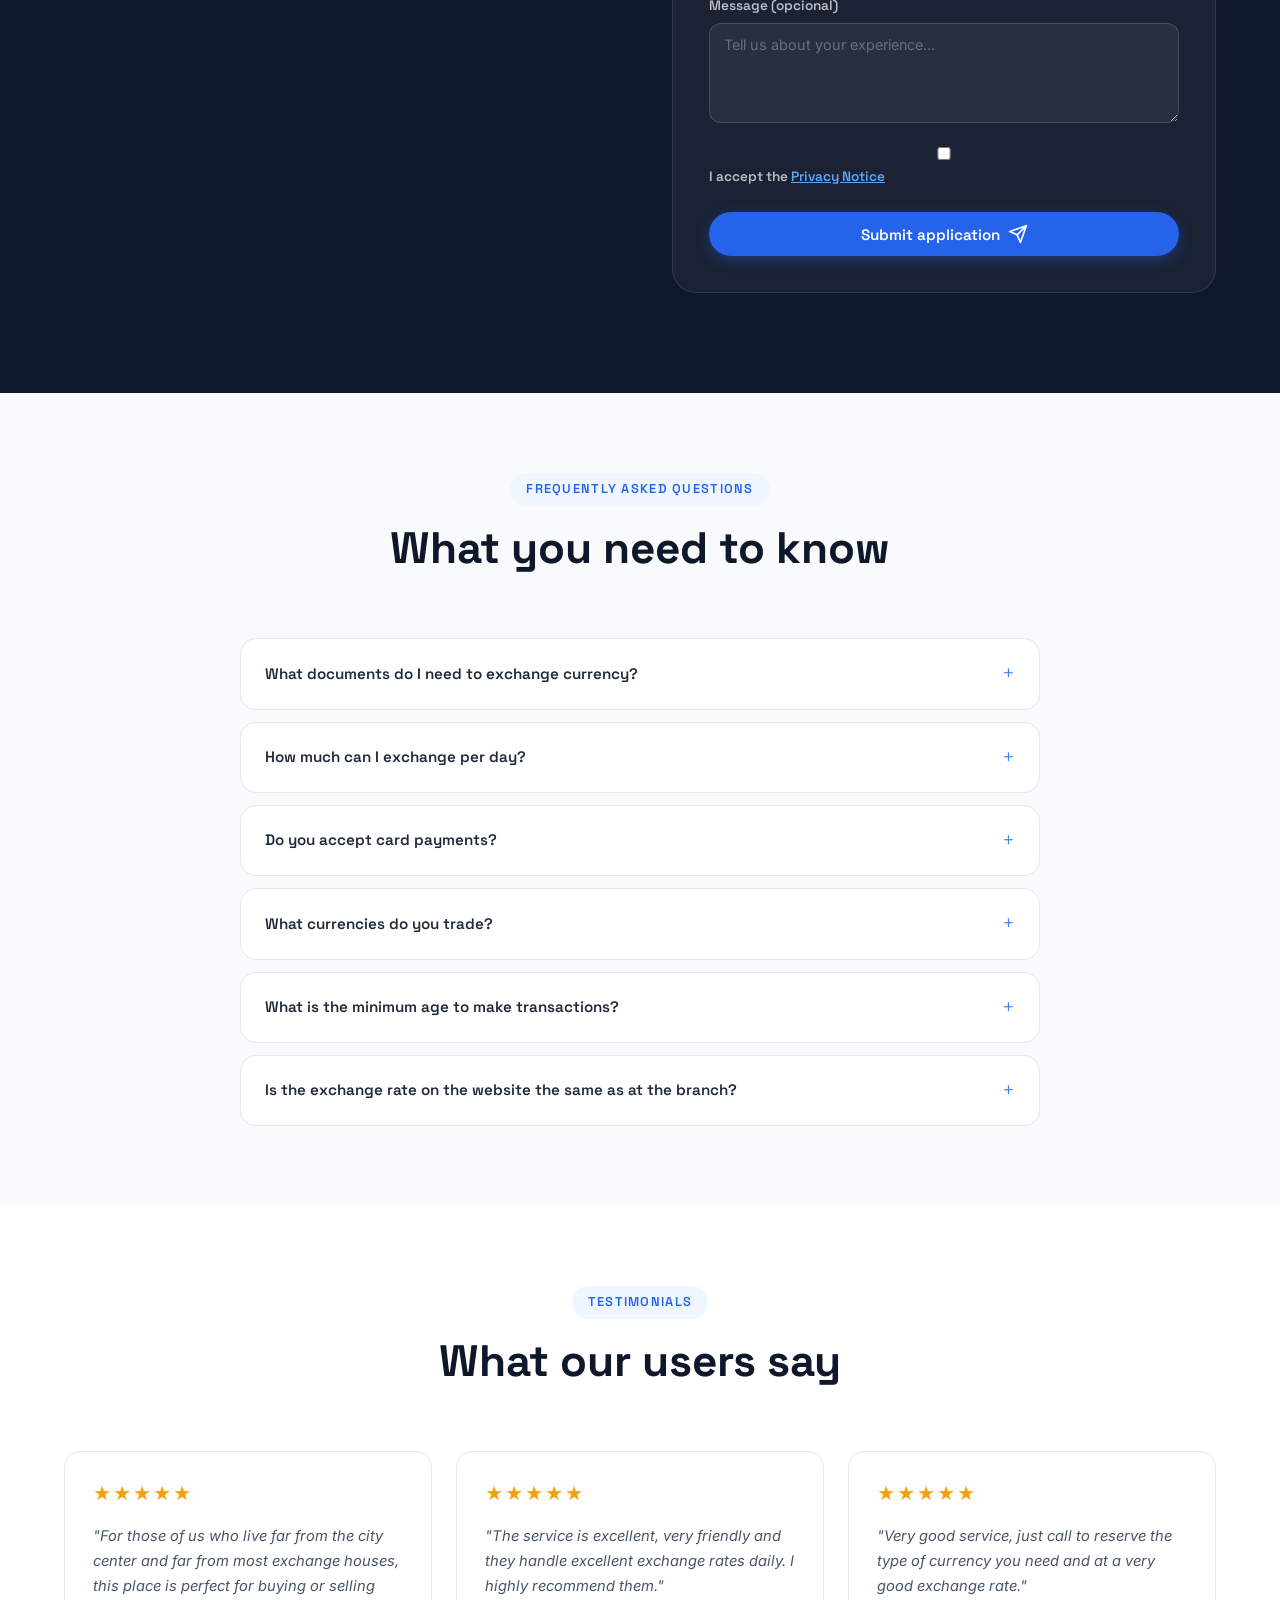
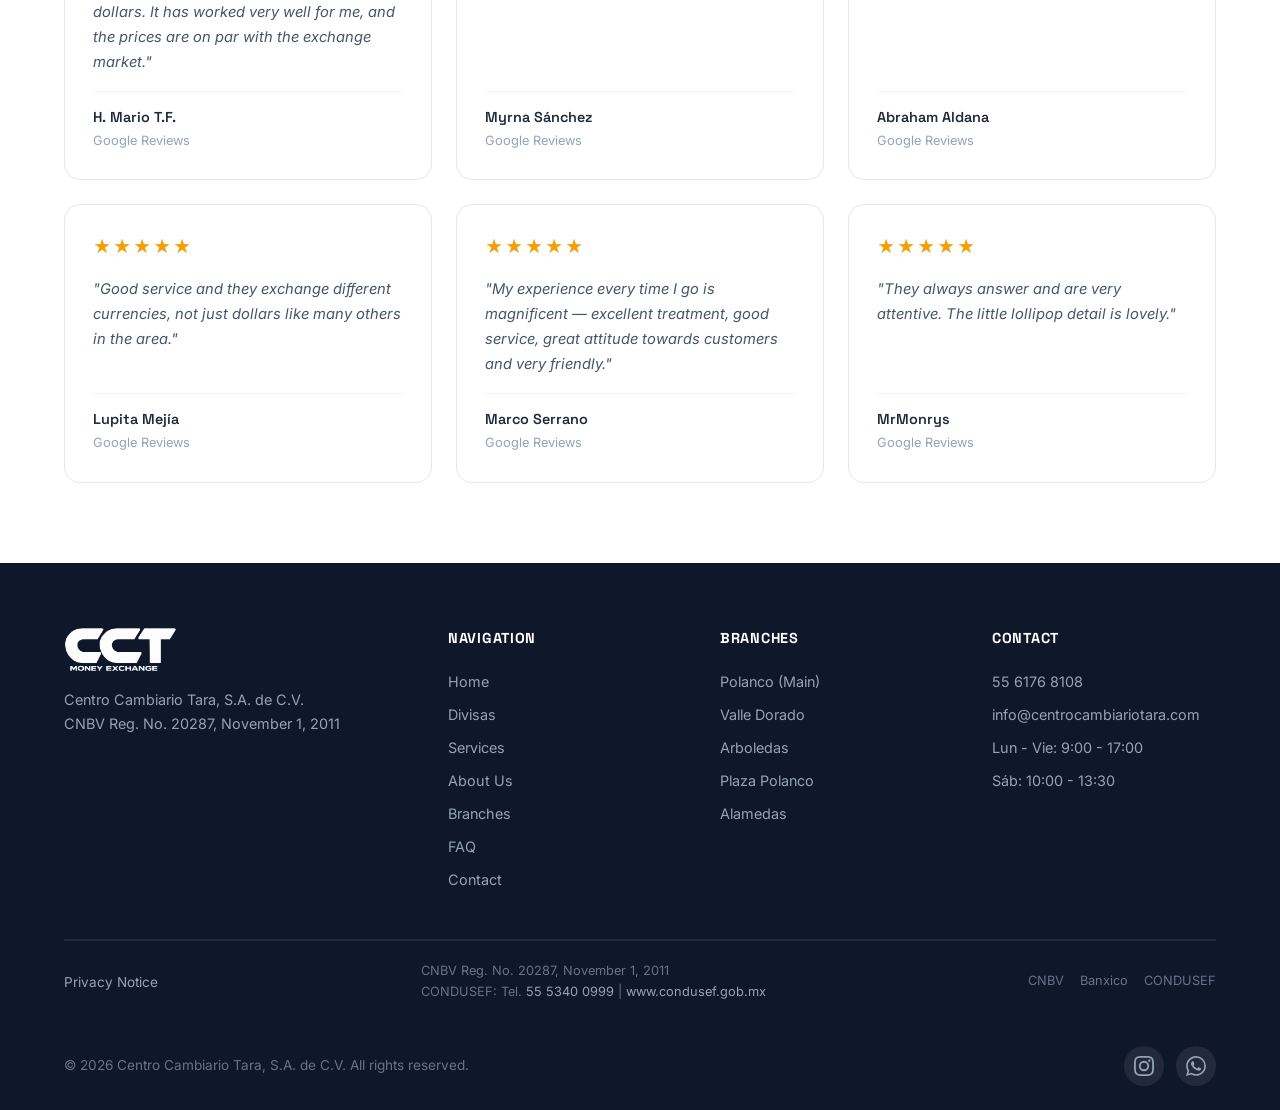
==== commit 91e1be09: "Fix CNBV registration number to 20287 and add date Correct from 02267 to 20287, add registration dat" ====
--- a/en/index.html
+++ b/en/index.html
@@ -4,7 +4,7 @@
     <meta charset="UTF-8">
     <meta name="viewport" content="width=device-width, initial-scale=1.0">
     <title>Centro Cambiario Tara | Currency Exchange</title>
-    <meta name="description" content="Centro Cambiario Tara - Currency exchange, gold and silver coins. 5 branches in Mexico City and State of Mexico. CNBV Registration No. 02267.">
+    <meta name="description" content="Centro Cambiario Tara - Currency exchange, gold and silver coins. 5 branches in Mexico City and State of Mexico. CNBV Registration No. 20287.">
     <meta property="og:title" content="Centro Cambiario Tara | Currency Exchange">
     <meta property="og:description" content="Your trusted currency exchange. Gold and silver coins. 5 branches in Mexico City and State of Mexico.">
     <meta property="og:type" content="website">
@@ -36,7 +36,7 @@
         "url": "https://centrocambiariotara.com",
         "logo": "https://centrocambiariotara.com/assets/logo-tara-new.png",
         "image": "https://centrocambiariotara.com/assets/logo-tara-new.png",
-        "description": "Compra y venta de divisas, monedas de oro y plata. 5 sucursales en CDMX y Estado de México. Registro CNBV No. 02267.",
+        "description": "Compra y venta de divisas, monedas de oro y plata. 5 sucursales en CDMX y Estado de México. Registro CNBV No. 20287.",
         "telephone": "+525561768108",
         "email": "info@centrocambiariotara.com",
         "currenciesAccepted": "MXN, USD, EUR, CAD, AUD, GBP, CHF, JPY, CNY",
@@ -369,7 +369,7 @@
                     <span class="section-tag">About Us</span>
                     <h2 class="section-title section-title--left">Your trusted currency exchange</h2>
                     <p class="about__text">
-                        En <strong>Centro Cambiario Tara</strong> we are dedicated to providing professional and transparent currency exchange services. Founded in 1998 and registered with CNBV (Reg. No. 02267), we have over 25 years of experience in the foreign exchange market.
+                        En <strong>Centro Cambiario Tara</strong> we are dedicated to providing professional and transparent currency exchange services. Founded in 1998 and registered with CNBV (Reg. No. 20287), we have over 25 years of experience in the foreign exchange market.
                     </p>
                     <p class="about__text">
                         Our commitment is to offer you a fast, safe experience with the best personalized service at any of our 5 branches.
@@ -975,7 +975,7 @@
                     <a href="#" class="navbar__logo">
                         <img src="../assets/logo-tara-new.png" alt="Centro Cambiario Tara - CCT Money Exchange" class="navbar__logo-img navbar__logo-img--footer">
                     </a>
-                    <p class="footer__desc">Centro Cambiario Tara, S.A. de C.V.<br>Registro CNBV No. 02267</p>
+                    <p class="footer__desc">Centro Cambiario Tara, S.A. de C.V.<br>CNBV Reg. No. 20287, November 1, 2011</p>
                 </div>
                 <div class="footer__links">
                     <h4>Navigation</h4>
@@ -1014,6 +1014,7 @@
                     <a href="https://avisoprivacidadcc.com/cc-tara" target="_blank" rel="noopener">Privacy Notice</a>
                 </div>
                 <div class="footer__condusef">
+                    <p>CNBV Reg. No. 20287, November 1, 2011</p>
                     <p>CONDUSEF: Tel. <a href="tel:+525553400999">55 5340 0999</a> | <a href="https://www.condusef.gob.mx" target="_blank" rel="noopener">www.condusef.gob.mx</a></p>
                 </div>
                 <div class="footer__regulatory">
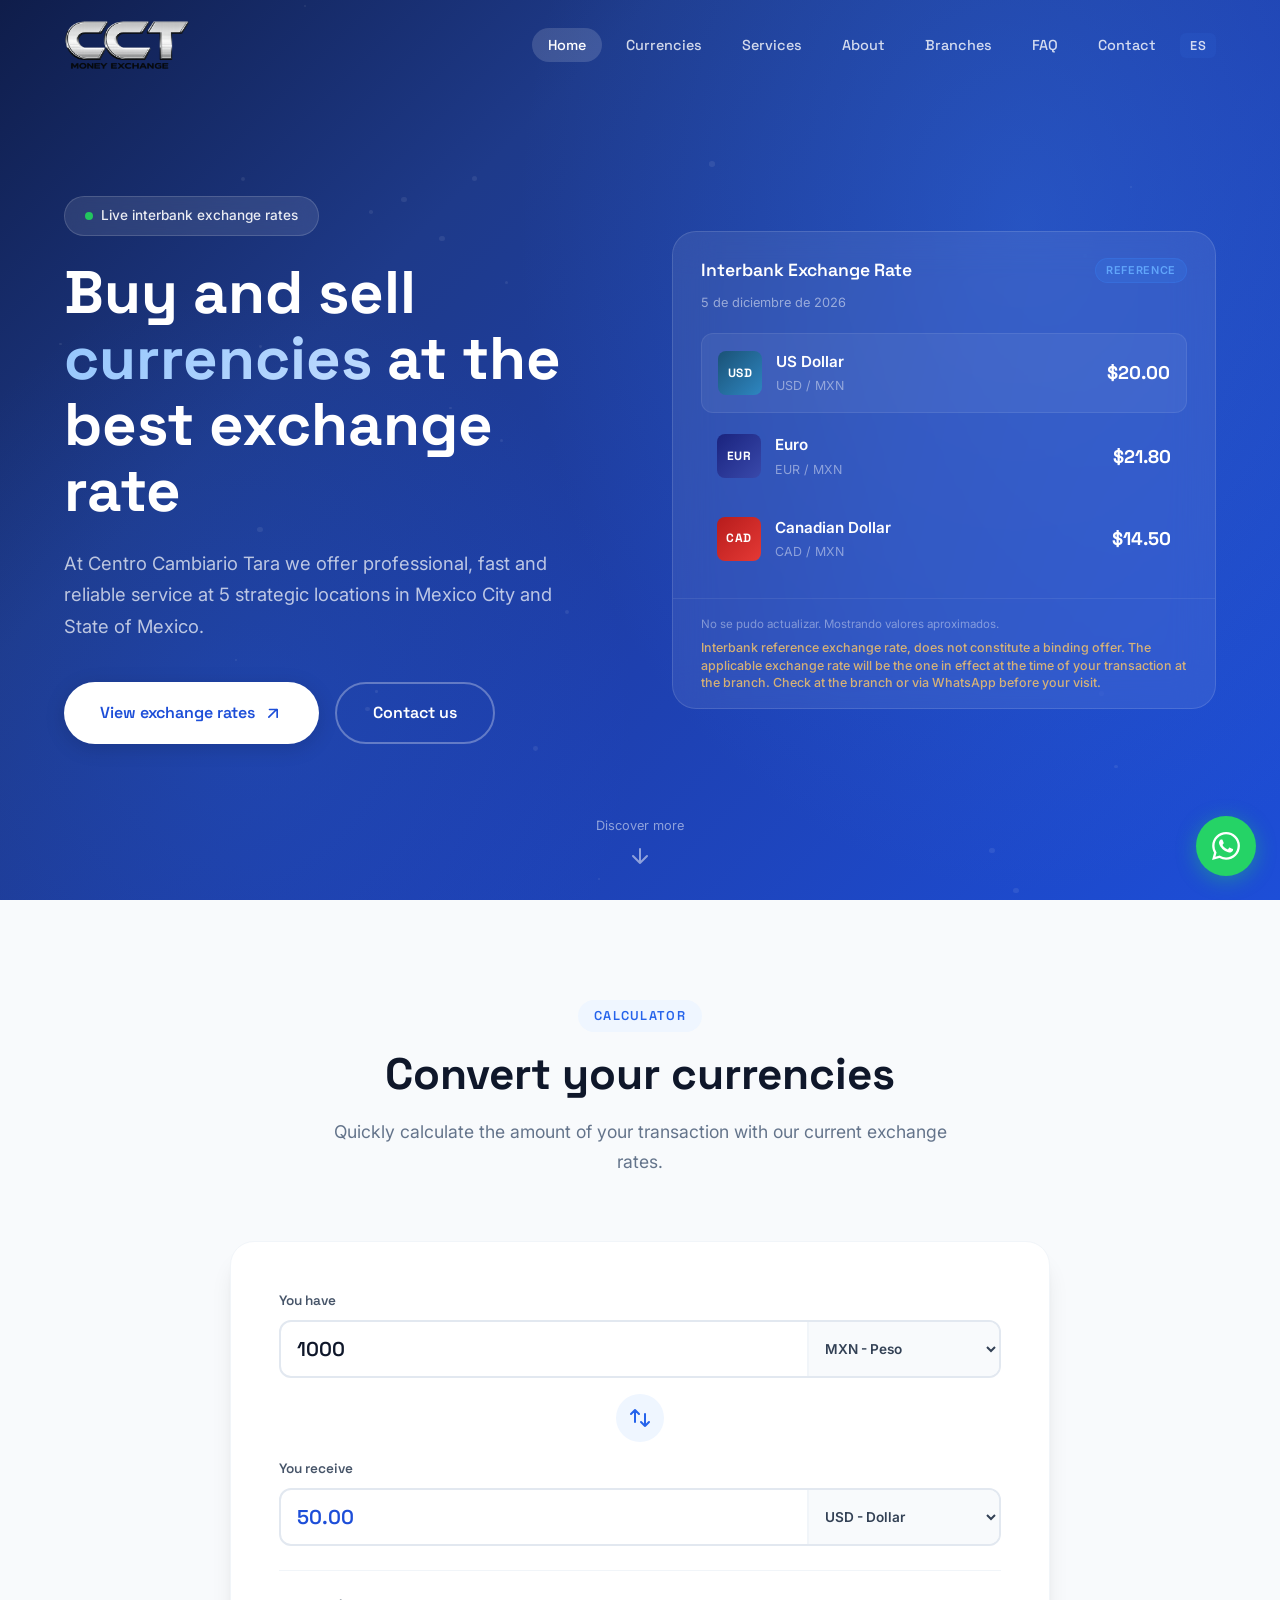
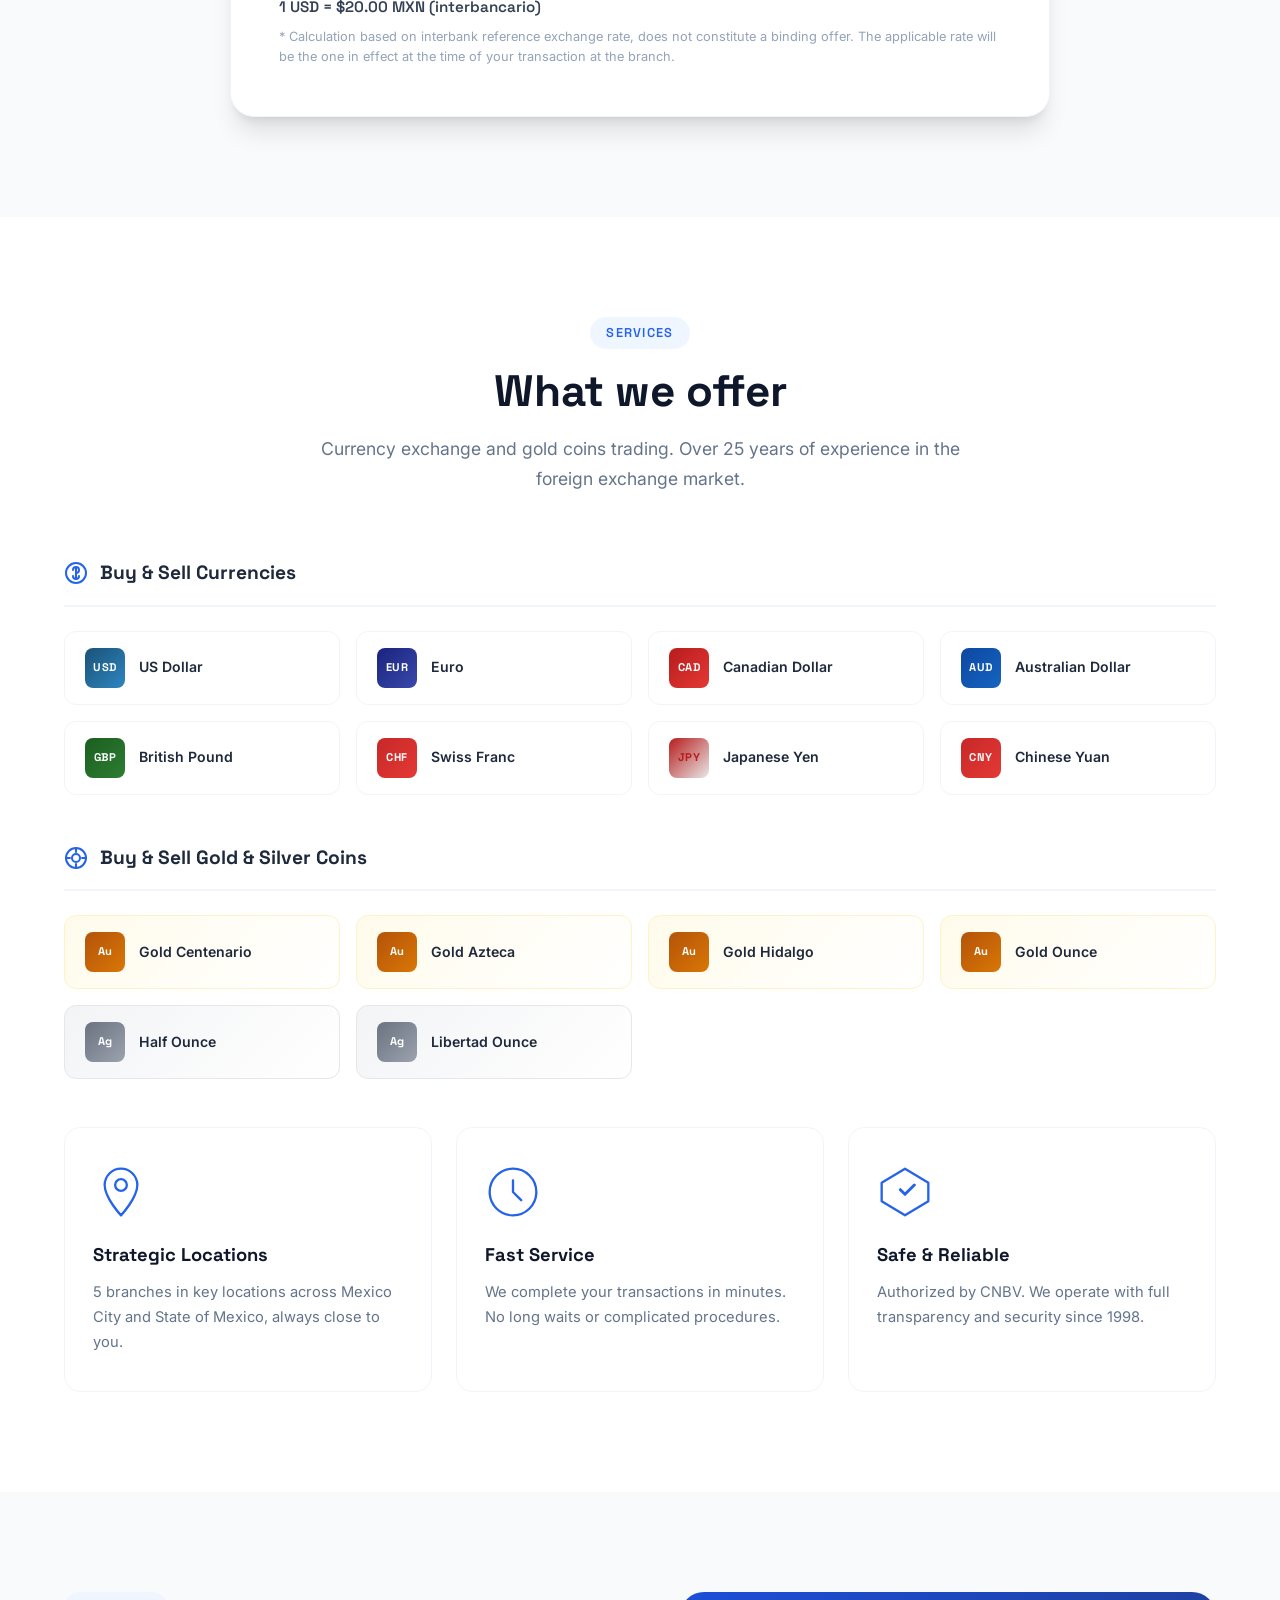
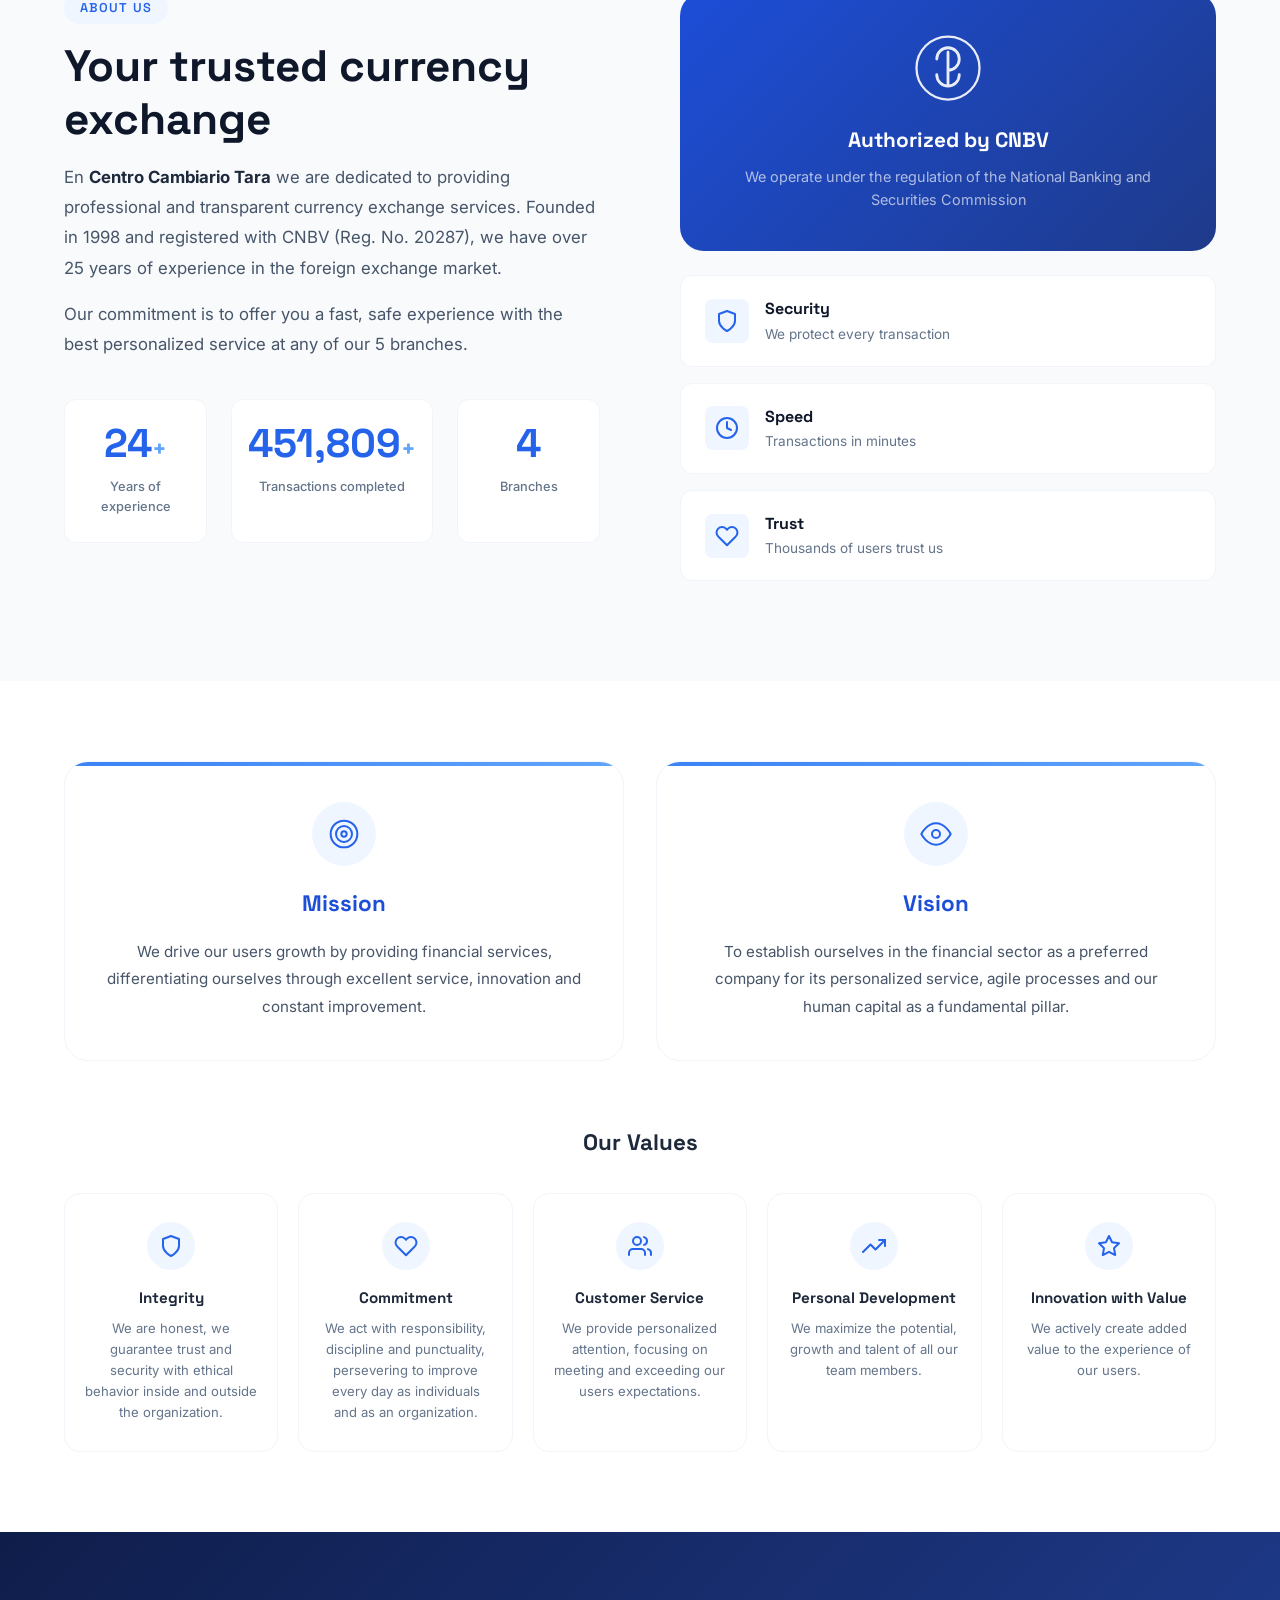
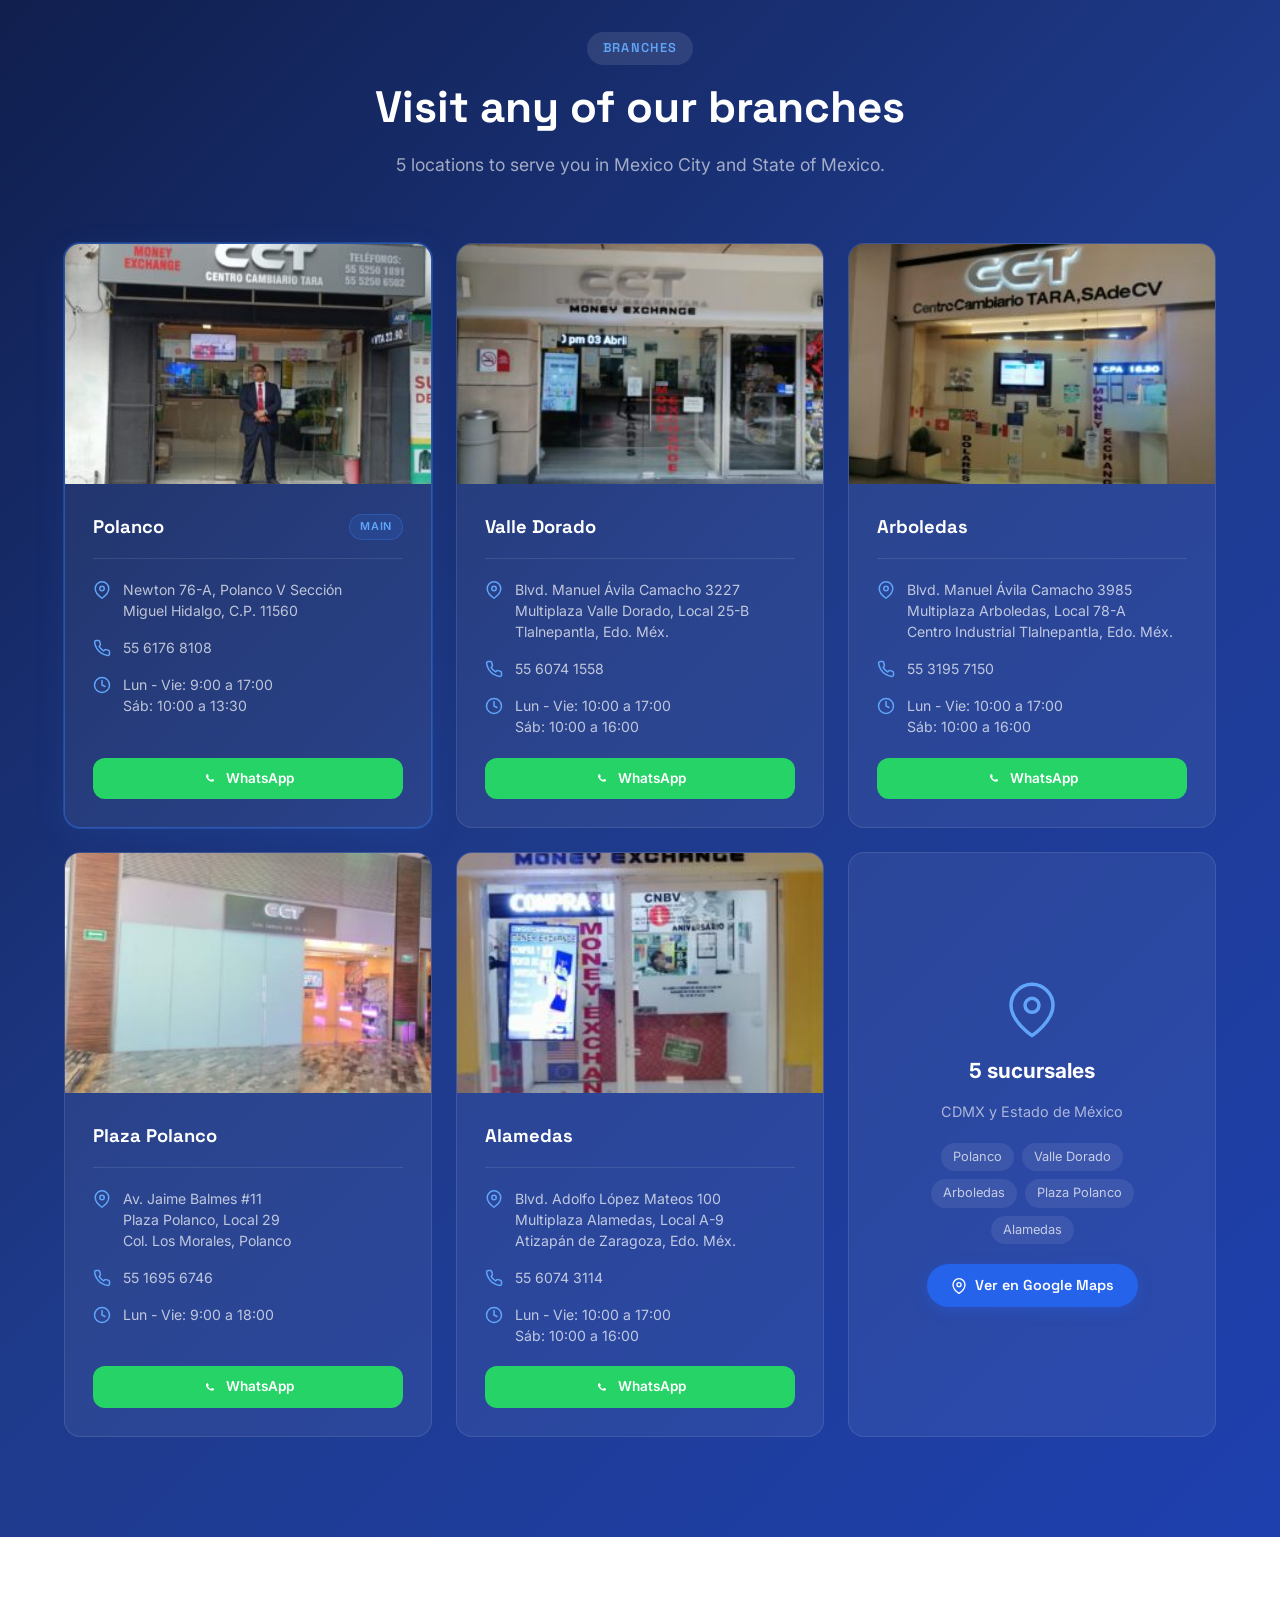
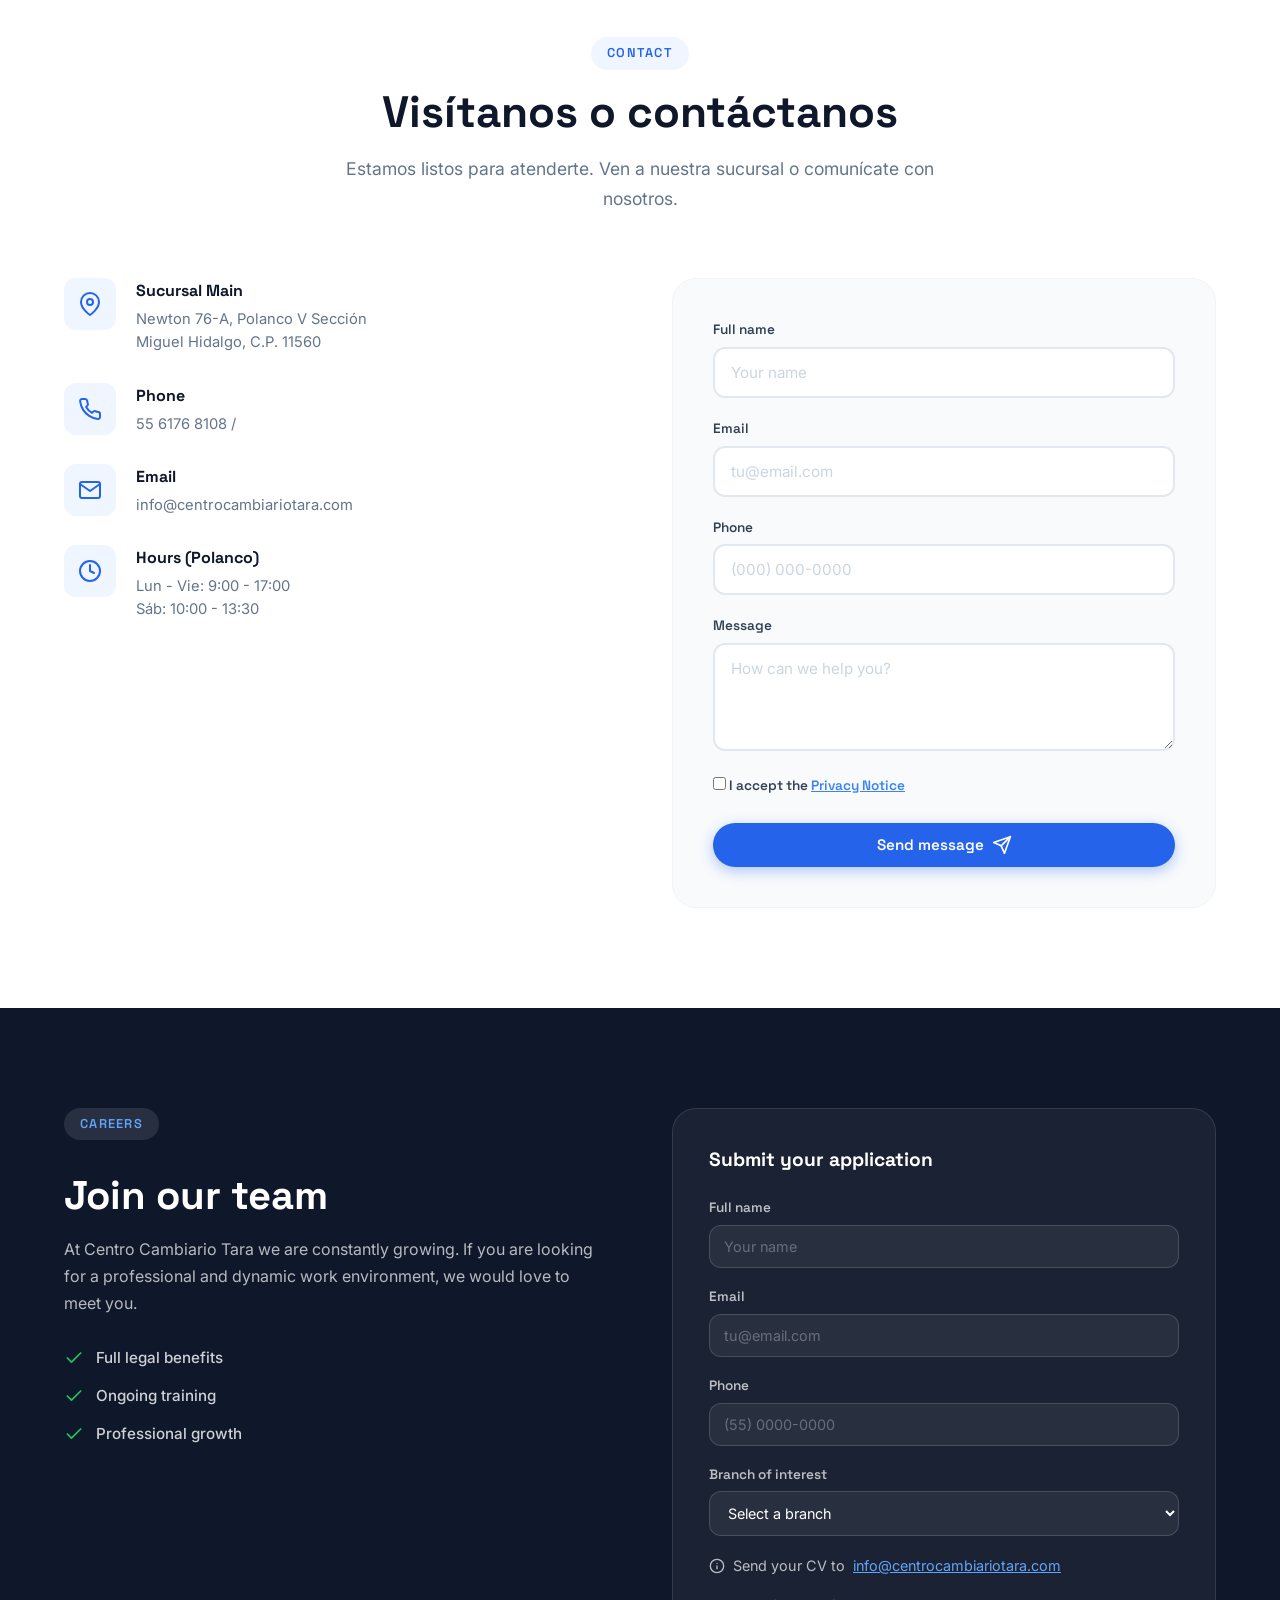
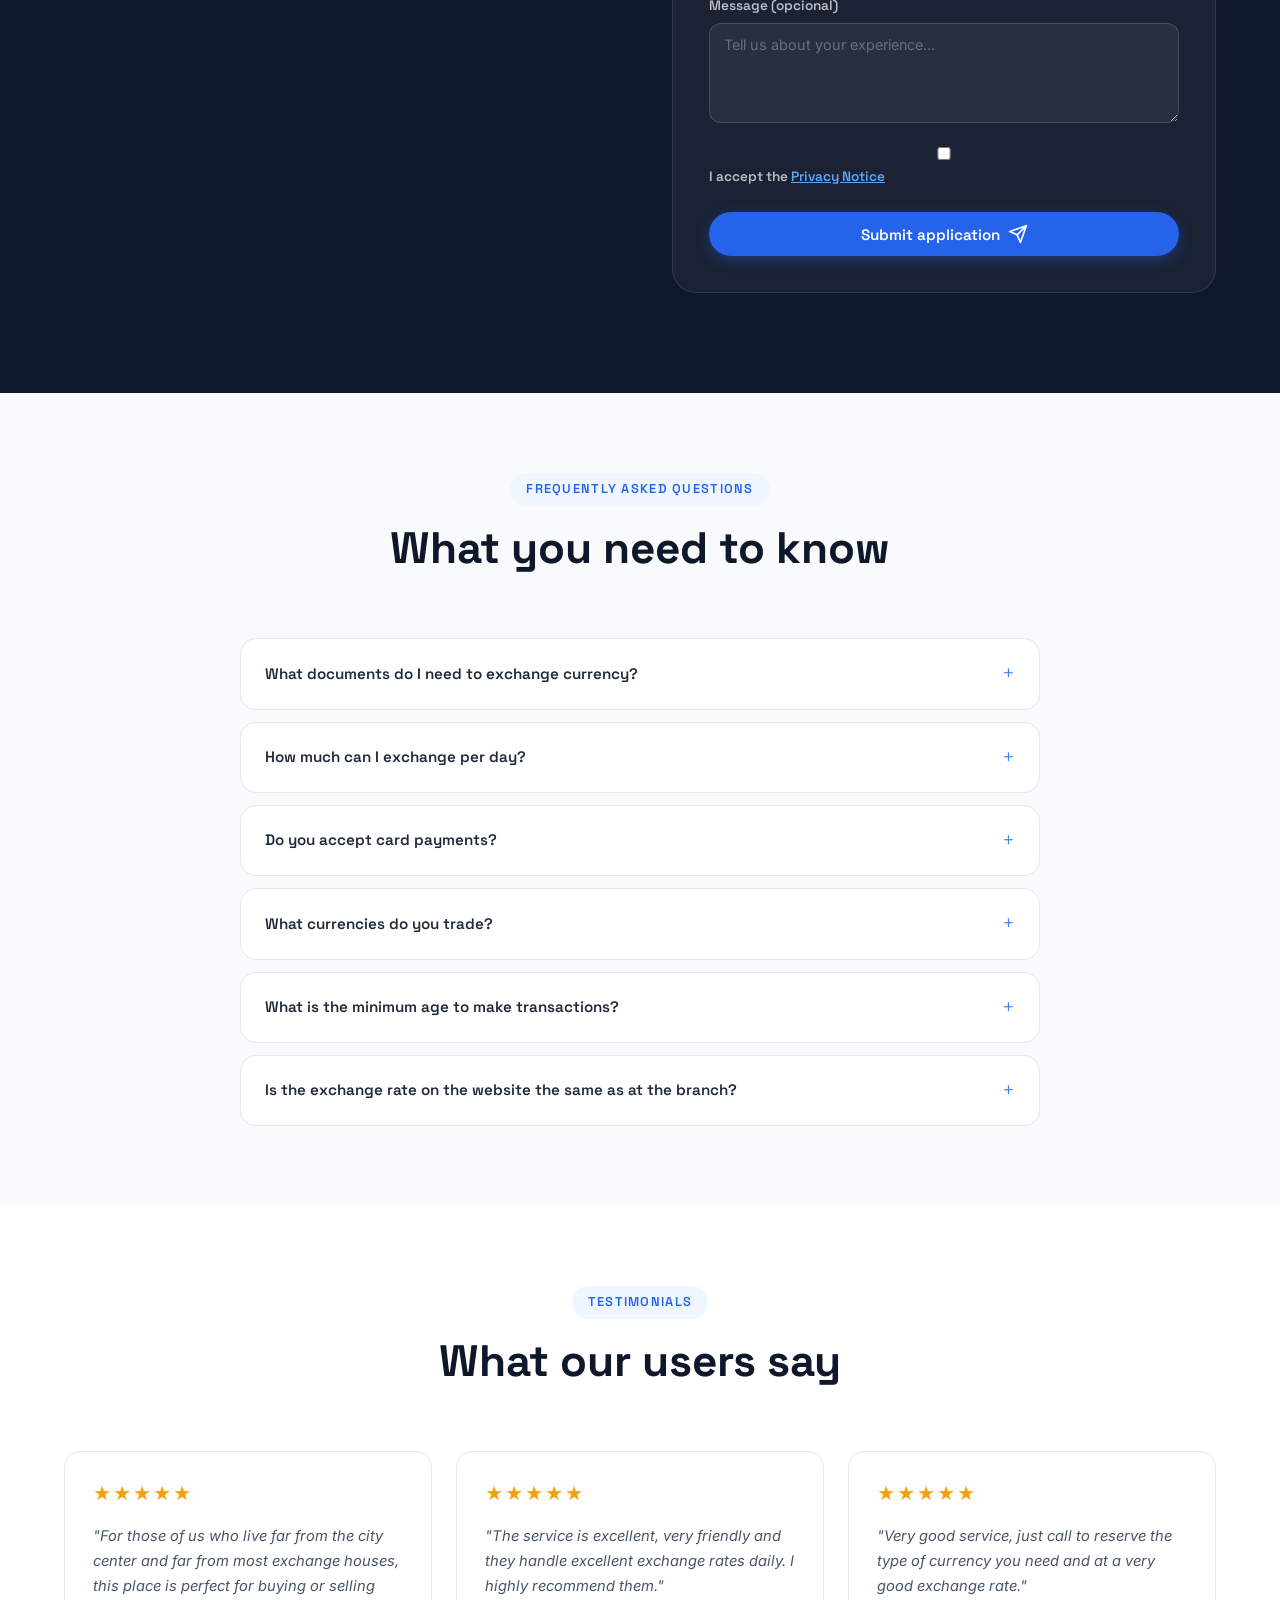
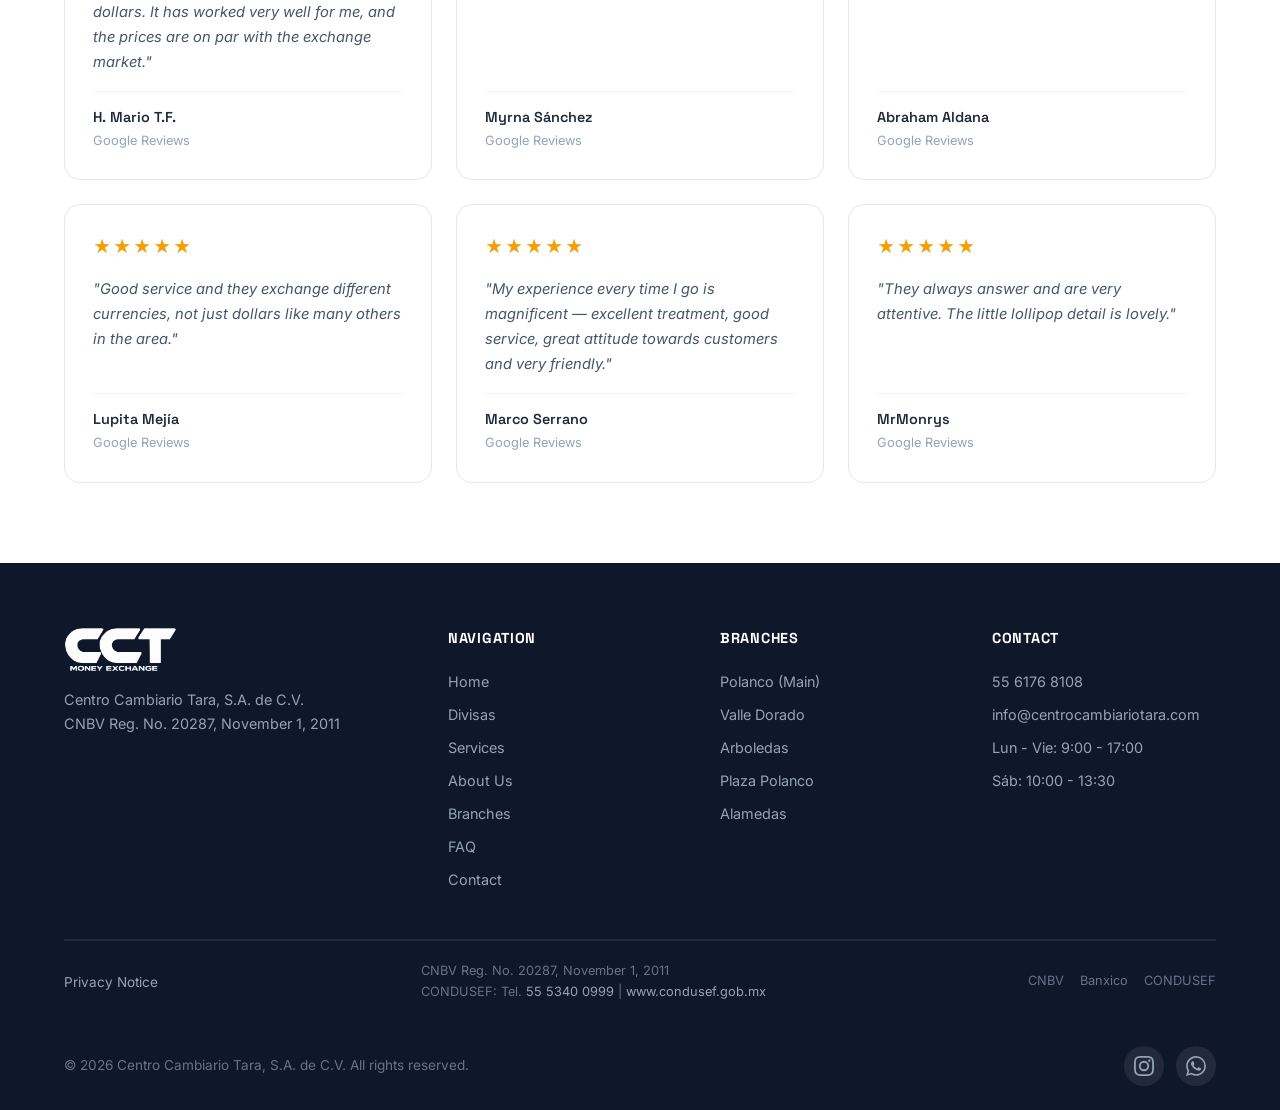
==== commit 3e421b23: "Update operations counter to 460,152 https://claude.ai/code/session_01XLa8miS7cgs7HEYKdLDhTC" ====
--- a/en/index.html
+++ b/en/index.html
@@ -380,7 +380,7 @@
                             <span class="stat__label">Years of experience</span>
                         </div>
                         <div class="stat">
-                            <span class="stat__number" data-count="50000">0</span><span class="stat__suffix">+</span>
+                            <span class="stat__number" data-count="460152">0</span><span class="stat__suffix">+</span>
                             <span class="stat__label">Transactions completed</span>
                         </div>
                         <div class="stat">
